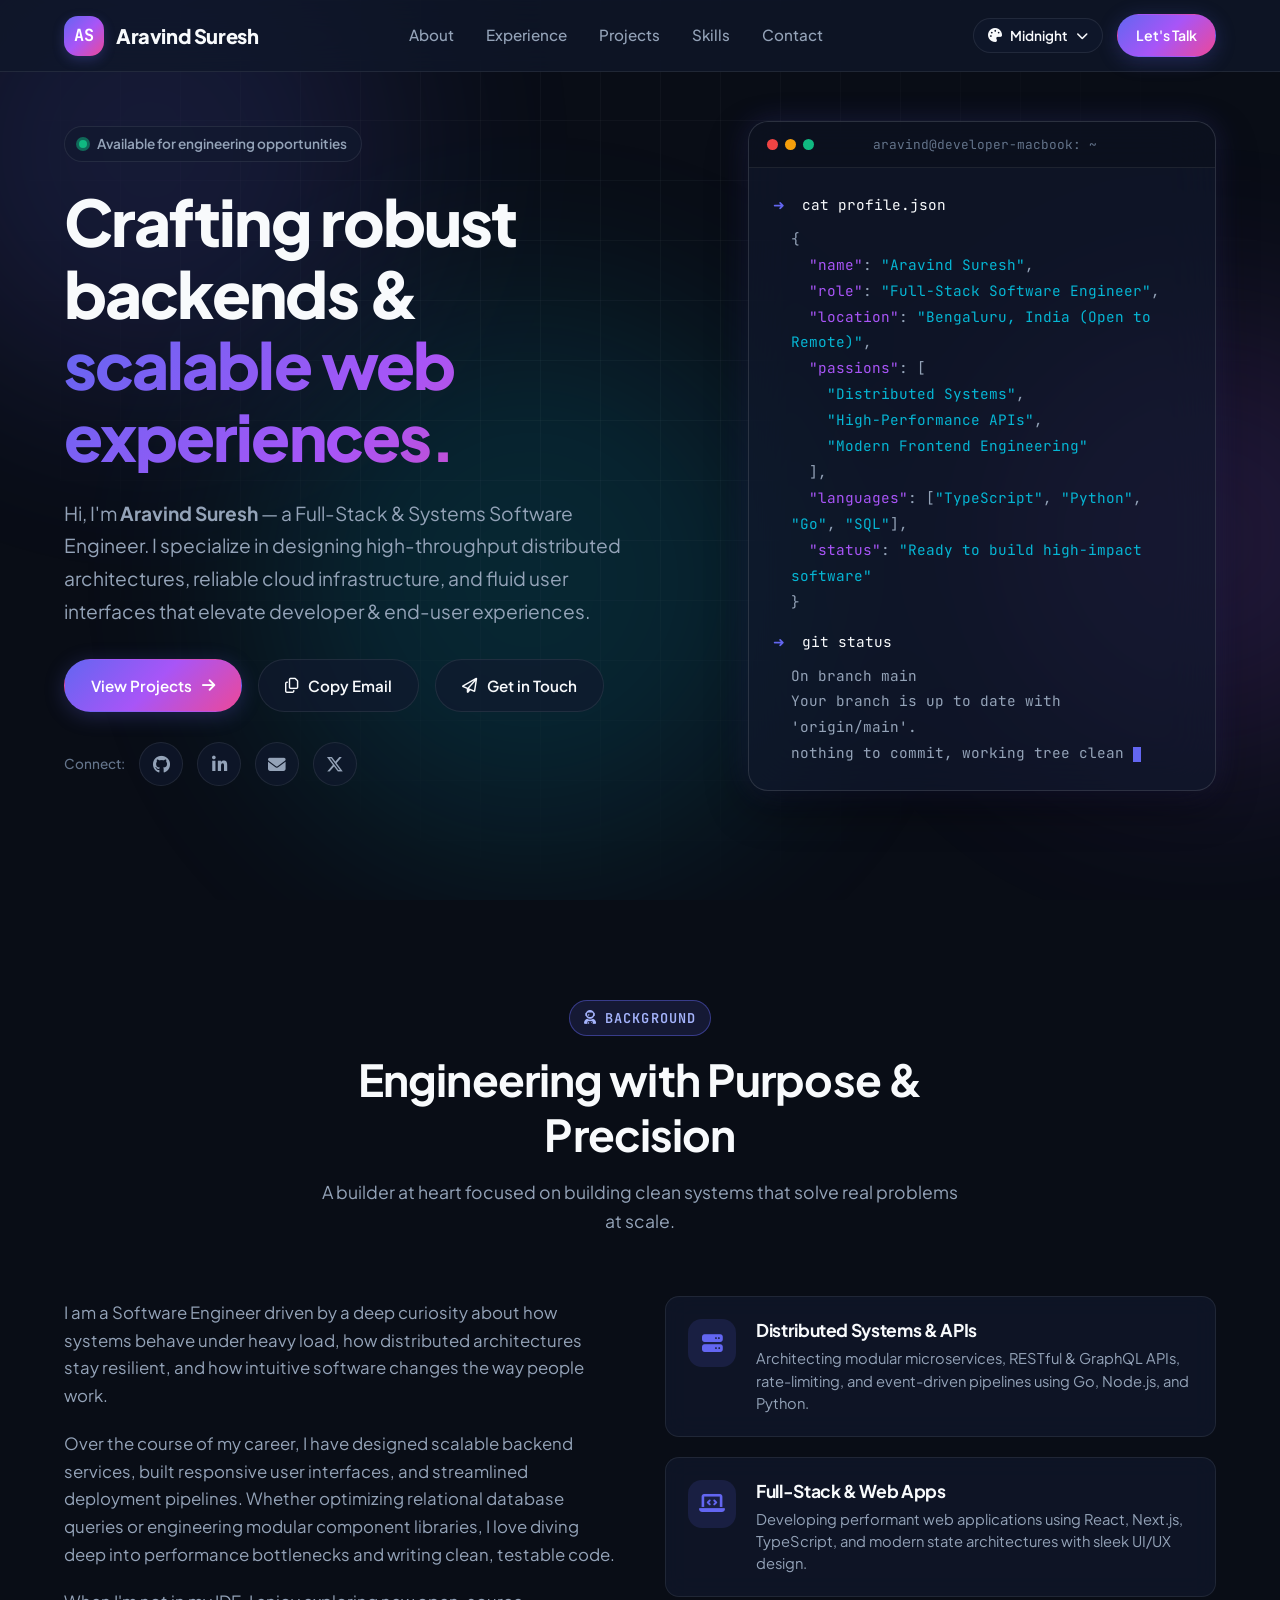
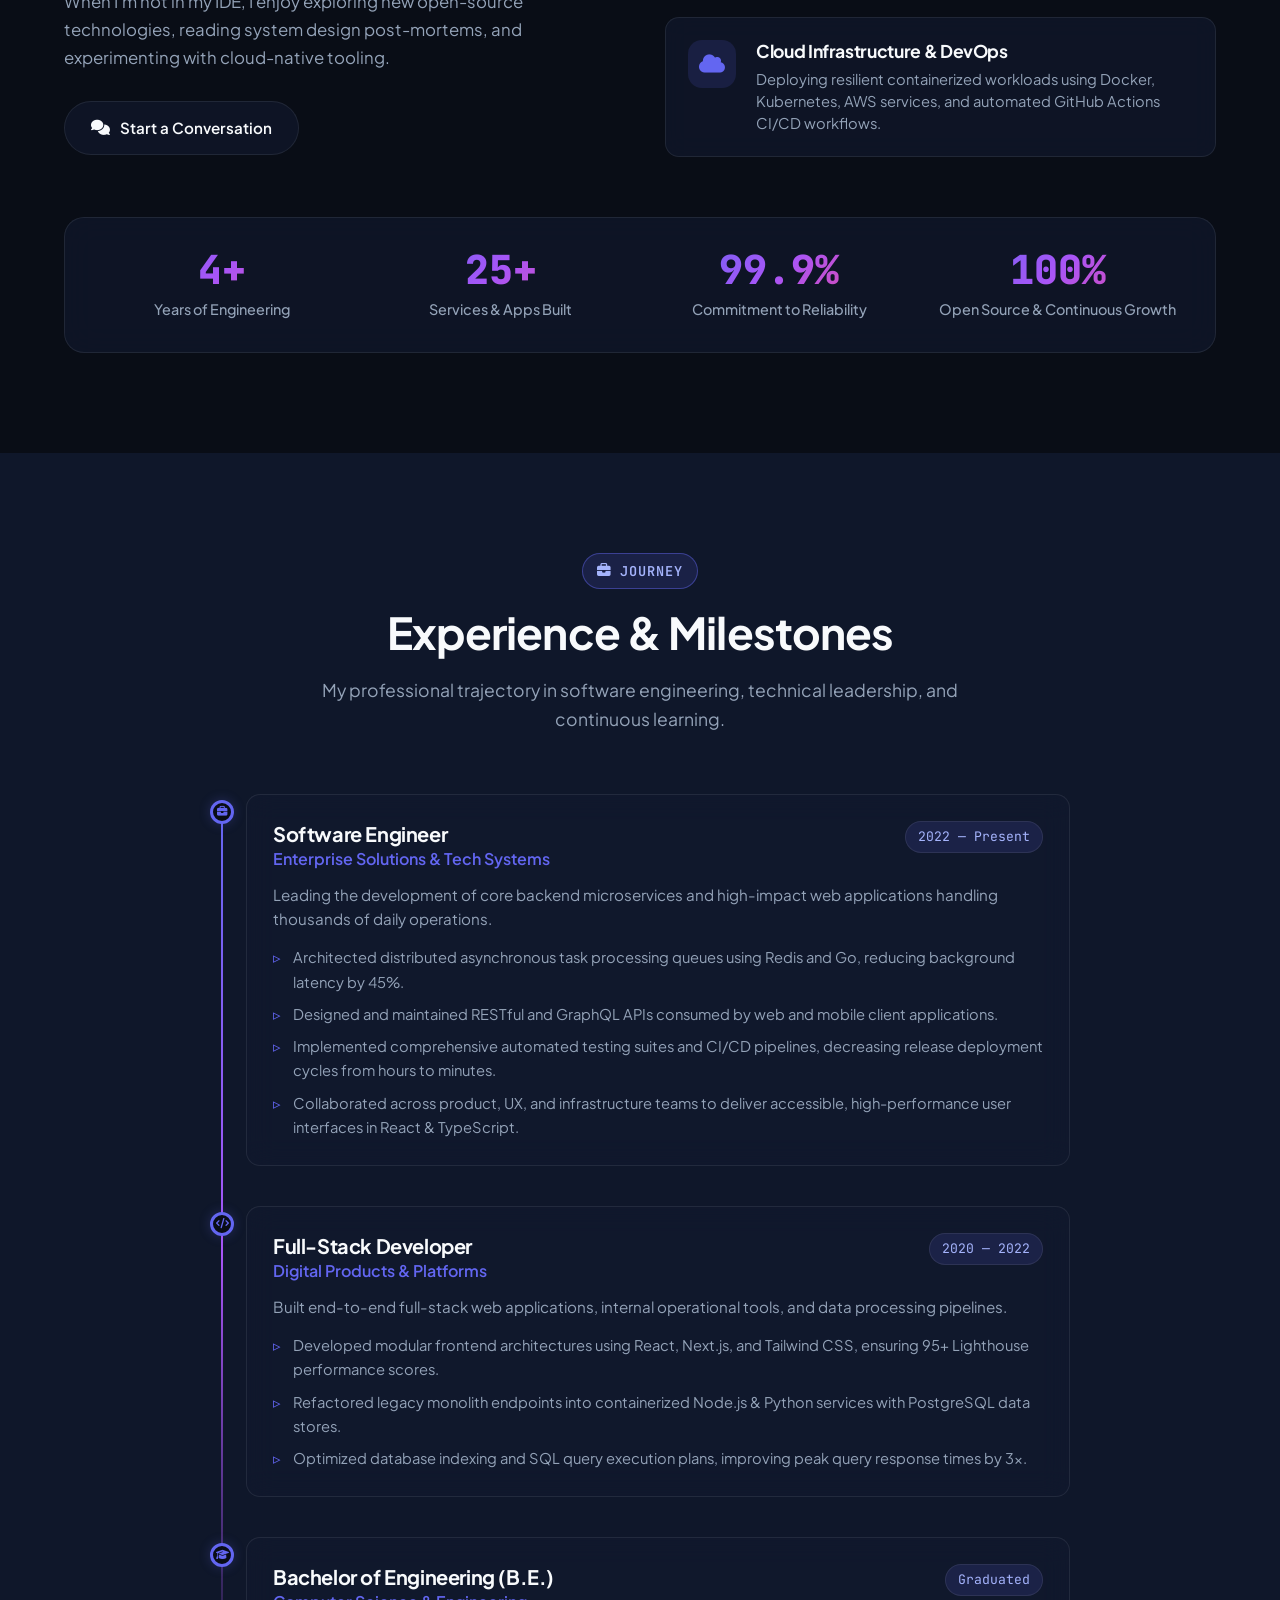
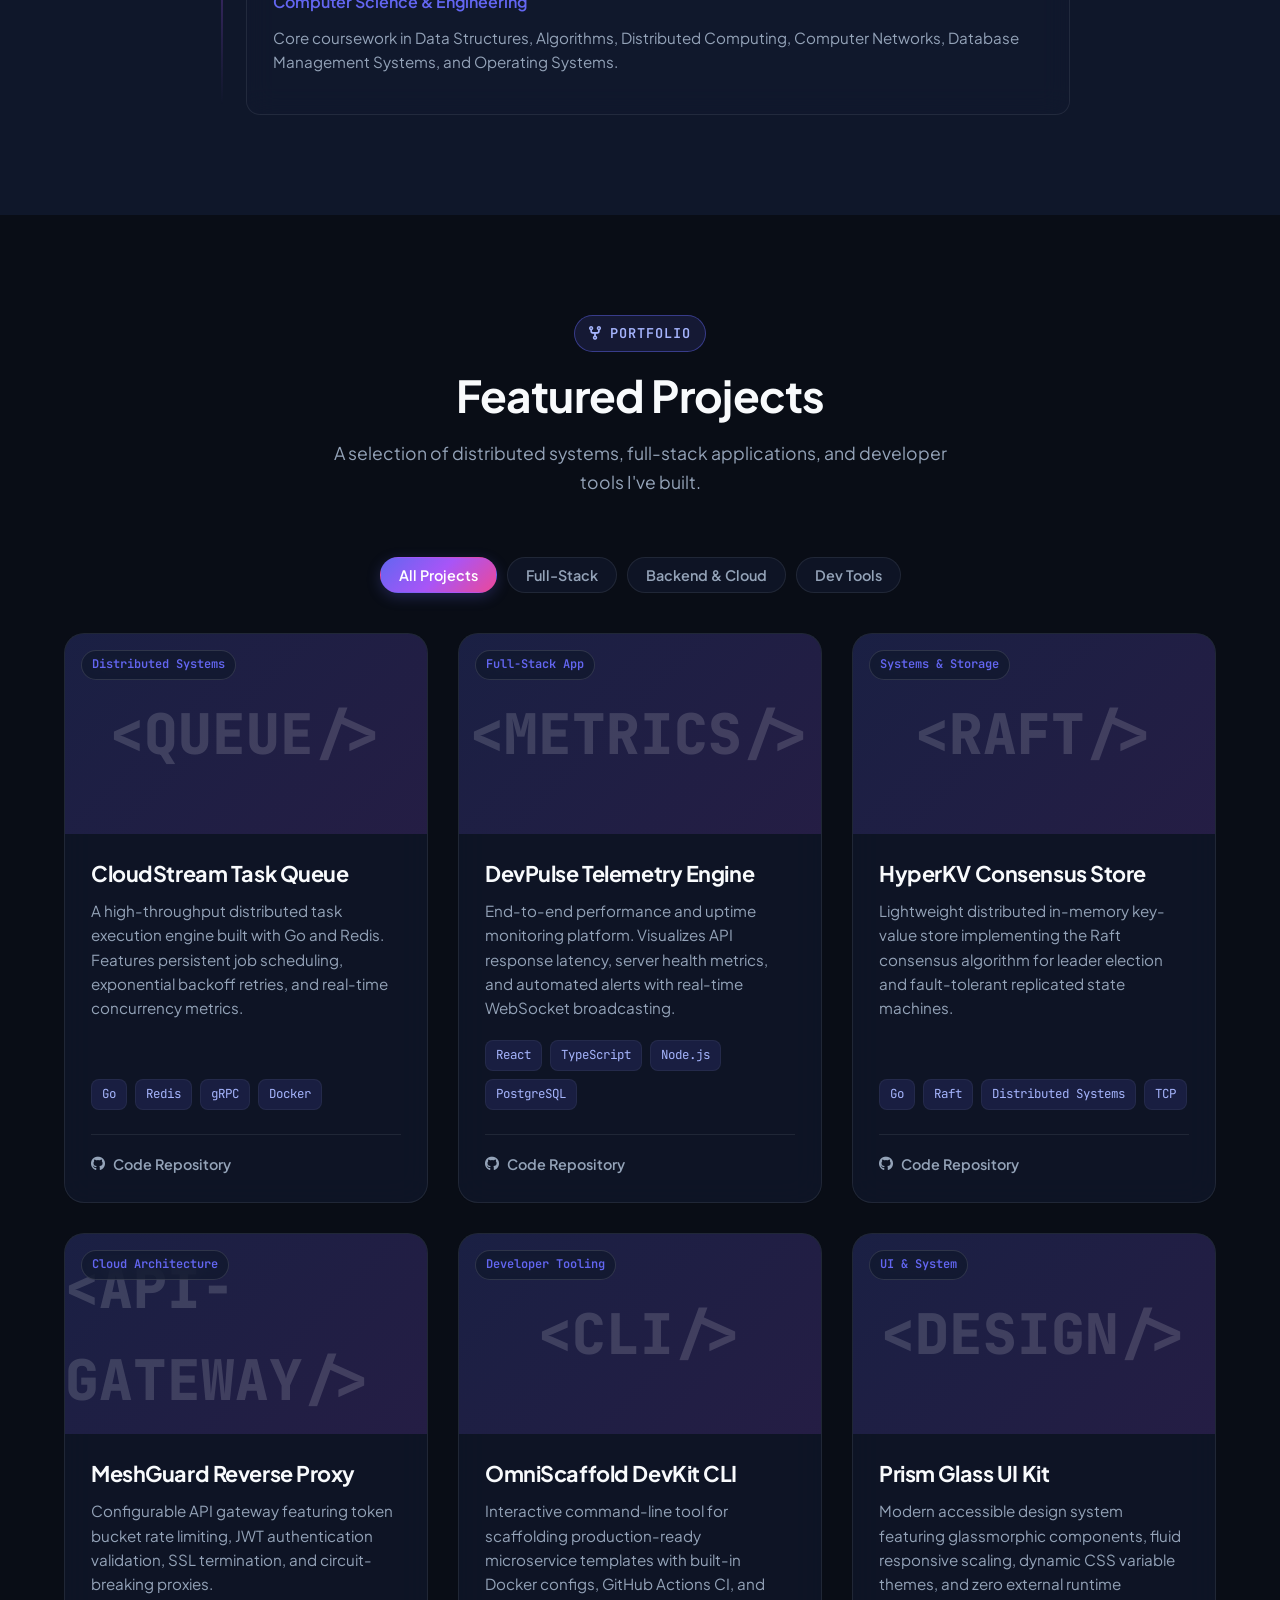
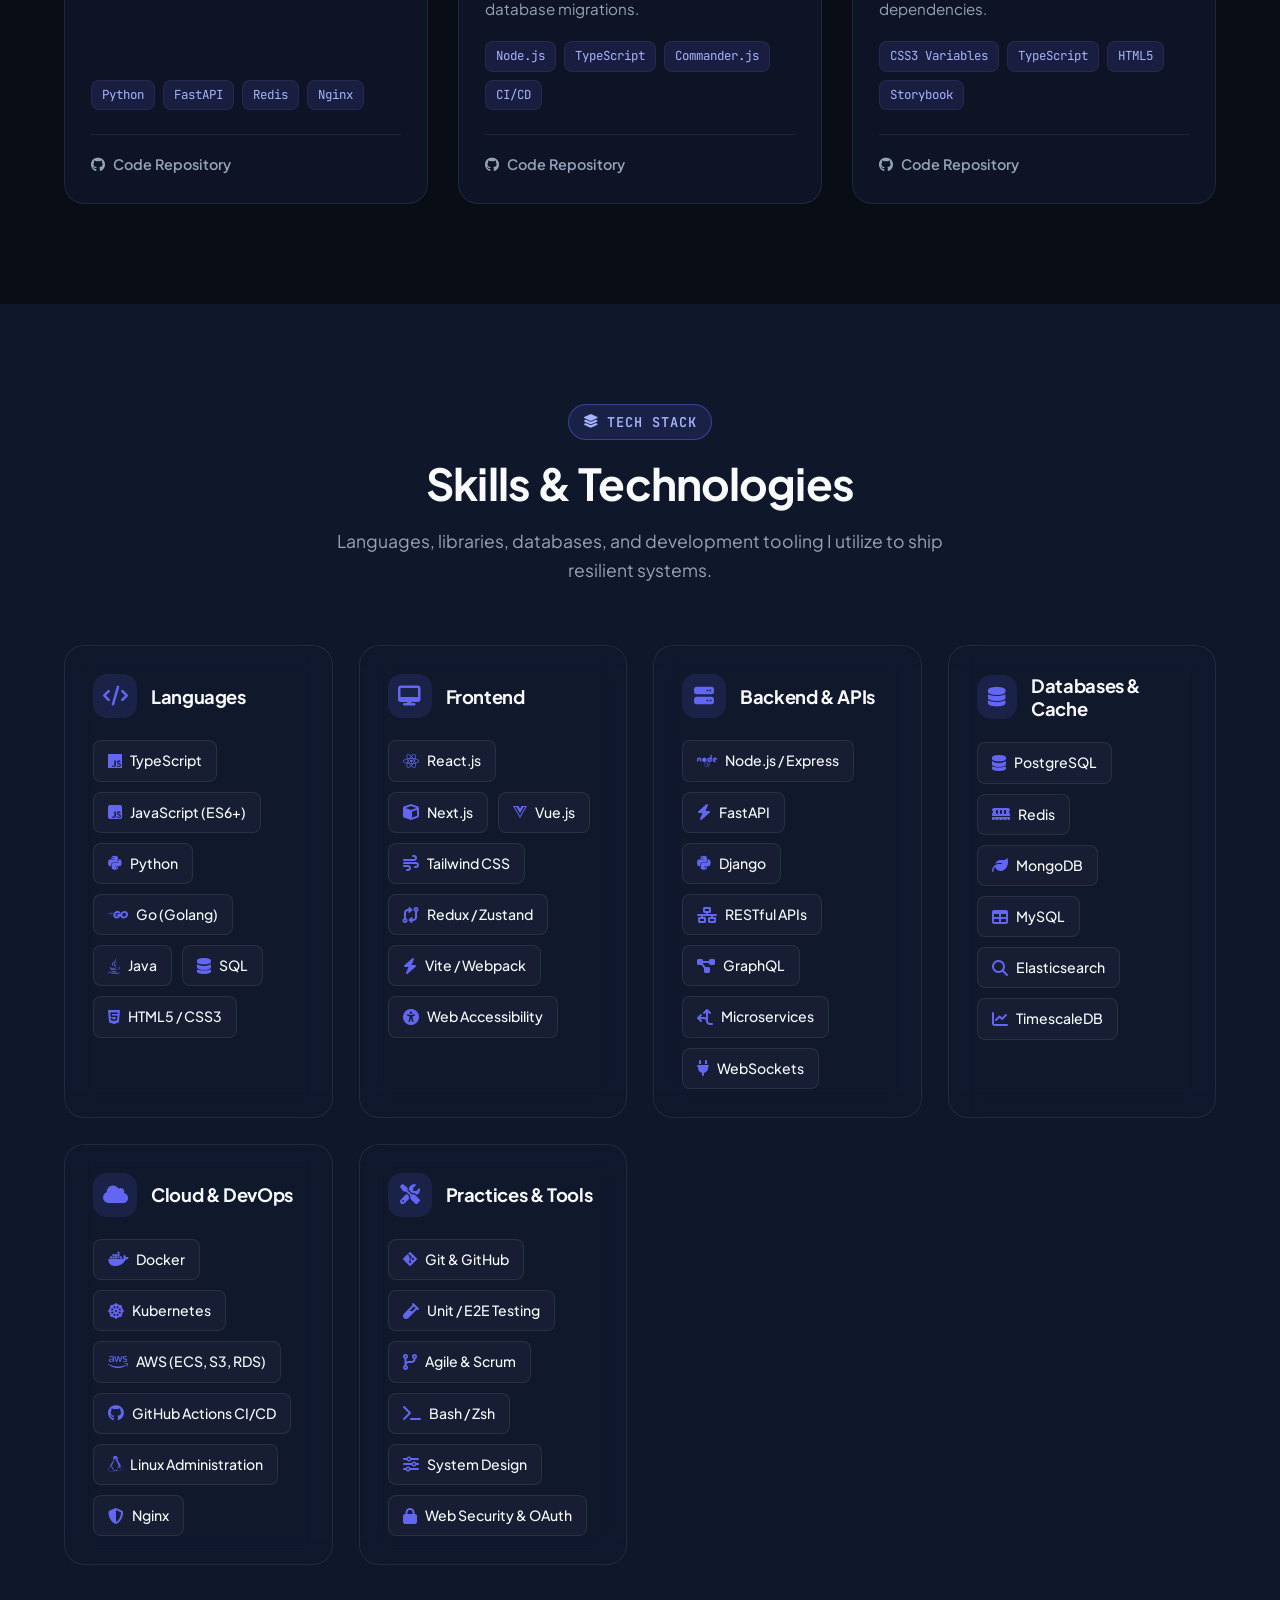
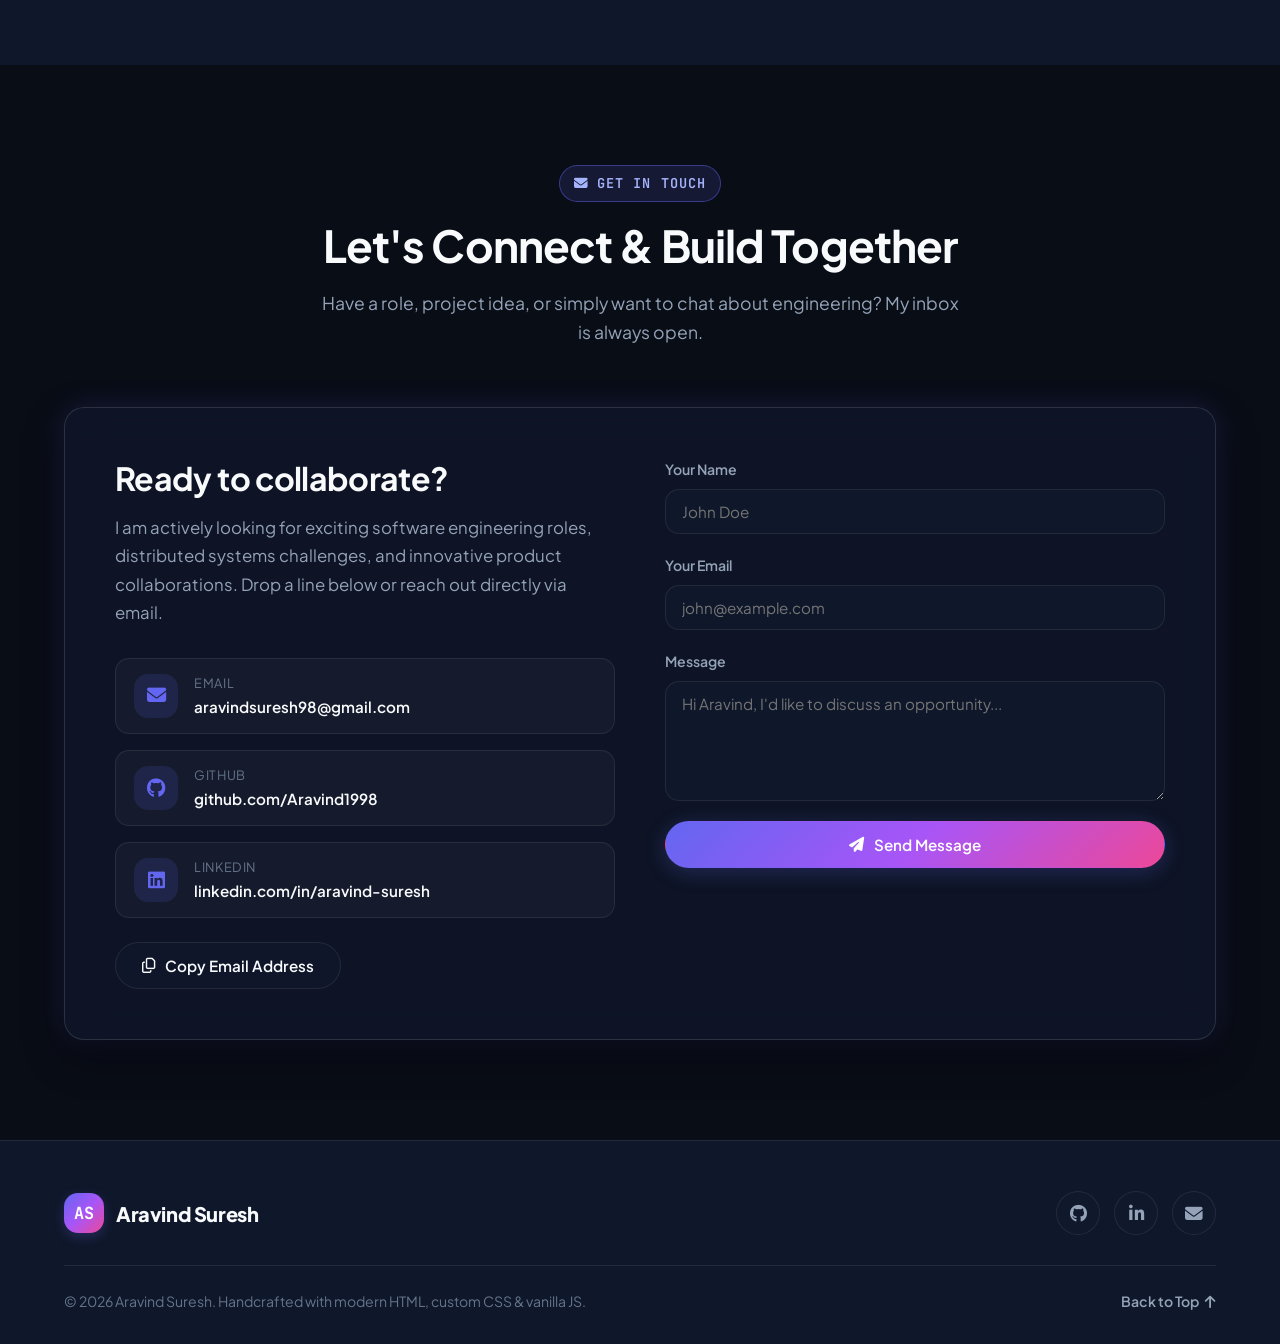
==== index.html @ 9234cc14 "feat: launch personal website with custom multi-palette glassmorphic theme" ====
<!DOCTYPE html>
<html lang="en">
<head>
  <meta charset="UTF-8">
  <meta name="viewport" content="width=device-width, initial-scale=1.0">
  <title>Aravind Suresh | Full-Stack & Systems Software Engineer</title>

  <!-- SEO & Metadata -->
  <meta name="description" content="Personal website & portfolio of Aravind Suresh — Full-Stack & Systems Software Engineer specializing in scalable backends, modern web applications, and cloud architecture.">
  <meta name="author" content="Aravind Suresh">
  <meta name="keywords" content="Aravind Suresh, Software Engineer, Full-Stack Developer, Backend Engineer, Cloud Architecture, TypeScript, Python, Go, React, Portfolio">

  <!-- Open Graph / Social Cards -->
  <meta property="og:type" content="website">
  <meta property="og:url" content="https://aravind1998.github.io/">
  <meta property="og:title" content="Aravind Suresh | Software Engineer">
  <meta property="og:description" content="Personal portfolio and projects of Aravind Suresh. Building robust distributed backends and modern web applications.">
  <meta name="twitter:card" content="summary_large_image">

  <!-- Favicon -->
  <link rel="icon" href="data:image/svg+xml,<svg xmlns=%22http://www.w3.org/2000/svg%22 viewBox=%220%200%20100%20100%22><rect width=%22100%22 height=%22100%22 rx=%2220%22 fill=%22%236366f1%22/><text y=%22.68em%22 x=%2250%25%22 font-size=%2252%22 font-family=%22sans-serif%22 font-weight=%22bold%22 fill=%22white%22 text-anchor=%22middle%22>AS</text></svg>">

  <!-- Stylesheets -->
  <link rel="stylesheet" href="https://cdnjs.cloudflare.com/ajax/libs/font-awesome/6.5.1/css/all.min.css" integrity="sha512-DTOQO9RWCH3ppGqcWaEA1BIZOC6xxalwEsw9c2QQeAIftl+Vegovlnee1c9QX4TctnWMn13TZye+giMm8e2LwA==" crossorigin="anonymous" referrerpolicy="no-referrer" />
  <link rel="stylesheet" href="assets/css/custom-theme.css">
</head>
<body>

  <!-- Ambient Light Orbs for Background Glow -->
  <div class="ambient-bg" aria-hidden="true">
    <div class="ambient-grid"></div>
    <div class="ambient-orb ambient-orb-1"></div>
    <div class="ambient-orb ambient-orb-2"></div>
    <div class="ambient-orb ambient-orb-3"></div>
  </div>

  <!-- Navigation Bar -->
  <header class="header-nav">
    <div class="container nav-container">
      <a href="#" class="nav-logo" aria-label="Aravind Suresh Home">
        <div class="logo-badge">AS</div>
        <span>Aravind Suresh</span>
      </a>

      <ul class="nav-links" id="nav-links">
        <li><a href="#about" class="nav-link">About</a></li>
        <li><a href="#experience" class="nav-link">Experience</a></li>
        <li><a href="#projects" class="nav-link">Projects</a></li>
        <li><a href="#skills" class="nav-link">Skills</a></li>
        <li><a href="#contact" class="nav-link">Contact</a></li>
      </ul>

      <div class="nav-actions">
        <!-- Custom Multi-Theme Picker -->
        <div class="theme-picker-wrapper">
          <button class="theme-btn" id="theme-picker-btn" aria-label="Select theme palette" title="Switch Theme">
            <i class="fa-solid fa-palette"></i>
            <span id="current-theme-label">Theme</span>
            <i class="fa-solid fa-chevron-down" style="font-size: 0.75rem;"></i>
          </button>
          <div class="theme-dropdown" id="theme-dropdown">
            <button class="theme-option active" data-set-theme="midnight">
              <span class="theme-color-dot dot-midnight"></span> Midnight (Dark)
            </button>
            <button class="theme-option" data-set-theme="cyber">
              <span class="theme-color-dot dot-cyber"></span> Cyberpunk (Neon)
            </button>
            <button class="theme-option" data-set-theme="nord">
              <span class="theme-color-dot dot-nord"></span> Nord Frost
            </button>
            <button class="theme-option" data-set-theme="light">
              <span class="theme-color-dot dot-light"></span> Minimal Light
            </button>
          </div>
        </div>

        <a href="#contact" class="btn btn-primary" style="padding: 9px 18px; font-size: 0.88rem;">Let's Talk</a>

        <!-- Mobile Menu Toggle -->
        <button class="mobile-menu-btn" id="mobile-menu-toggle" aria-label="Toggle navigation menu">
          <i class="fa-solid fa-bars"></i>
        </button>
      </div>
    </div>
  </header>

  <main>
    <!-- Hero Section -->
    <section class="hero-section" id="hero">
      <div class="container">
        <div class="hero-grid">
          <div class="hero-content">
            <div class="status-badge">
              <span class="status-dot"></span>
              <span>Available for engineering opportunities</span>
            </div>

            <h1 class="hero-title">
              Crafting robust backends &amp; <span class="gradient-text">scalable web experiences.</span>
            </h1>

            <p class="hero-subtitle">
              Hi, I'm <strong>Aravind Suresh</strong> — a Full-Stack &amp; Systems Software Engineer. I specialize in designing high-throughput distributed architectures, reliable cloud infrastructure, and fluid user interfaces that elevate developer &amp; end-user experiences.
            </p>

            <div class="hero-cta-group">
              <a href="#projects" class="btn btn-primary">
                <span>View Projects</span>
                <i class="fa-solid fa-arrow-right"></i>
              </a>
              <button class="btn btn-secondary copy-email-btn" title="Copy email to clipboard">
                <i class="fa-regular fa-copy"></i>
                <span>Copy Email</span>
              </button>
              <a href="#contact" class="btn btn-secondary">
                <i class="fa-regular fa-paper-plane"></i>
                <span>Get in Touch</span>
              </a>
            </div>

            <div class="hero-socials">
              <span>Connect:</span>
              <a href="https://github.com/Aravind1998" target="_blank" rel="noopener noreferrer" class="btn-icon" title="GitHub">
                <i class="fa-brands fa-github"></i>
              </a>
              <a href="https://linkedin.com/in/aravind-suresh" target="_blank" rel="noopener noreferrer" class="btn-icon" title="LinkedIn">
                <i class="fa-brands fa-linkedin-in"></i>
              </a>
              <a href="mailto:aravindsuresh98@gmail.com" class="btn-icon" title="Email">
                <i class="fa-solid fa-envelope"></i>
              </a>
              <a href="https://twitter.com" target="_blank" rel="noopener noreferrer" class="btn-icon" title="Twitter / X">
                <i class="fa-brands fa-x-twitter"></i>
              </a>
            </div>
          </div>

          <!-- Glassmorphic Terminal Card -->
          <div class="hero-visual">
            <div class="terminal-card">
              <div class="terminal-header">
                <div class="terminal-dots">
                  <div class="terminal-dot dot-red"></div>
                  <div class="terminal-dot dot-yellow"></div>
                  <div class="terminal-dot dot-green"></div>
                </div>
                <div class="terminal-title">aravind@developer-macbook: ~</div>
                <div style="width: 40px;"></div>
              </div>
              <div class="terminal-body">
                <div class="terminal-line">
                  <span class="terminal-prompt">➜</span>
                  <span class="terminal-cmd">cat profile.json</span>
                </div>
                <div class="terminal-output">
                  {<br>
                  &nbsp;&nbsp;<span class="terminal-key">"name"</span>: <span class="terminal-val">"Aravind Suresh"</span>,<br>
                  &nbsp;&nbsp;<span class="terminal-key">"role"</span>: <span class="terminal-val">"Full-Stack Software Engineer"</span>,<br>
                  &nbsp;&nbsp;<span class="terminal-key">"location"</span>: <span class="terminal-val">"Bengaluru, India (Open to Remote)"</span>,<br>
                  &nbsp;&nbsp;<span class="terminal-key">"passions"</span>: [<br>
                  &nbsp;&nbsp;&nbsp;&nbsp;<span class="terminal-val">"Distributed Systems"</span>,<br>
                  &nbsp;&nbsp;&nbsp;&nbsp;<span class="terminal-val">"High-Performance APIs"</span>,<br>
                  &nbsp;&nbsp;&nbsp;&nbsp;<span class="terminal-val">"Modern Frontend Engineering"</span><br>
                  &nbsp;&nbsp;],<br>
                  &nbsp;&nbsp;<span class="terminal-key">"languages"</span>: [<span class="terminal-val">"TypeScript"</span>, <span class="terminal-val">"Python"</span>, <span class="terminal-val">"Go"</span>, <span class="terminal-val">"SQL"</span>],<br>
                  &nbsp;&nbsp;<span class="terminal-key">"status"</span>: <span class="terminal-val">"Ready to build high-impact software"</span><br>
                  }
                </div>
                <div class="terminal-line">
                  <span class="terminal-prompt">➜</span>
                  <span class="terminal-cmd">git status</span>
                </div>
                <div class="terminal-output" style="margin-bottom: 0;">
                  On branch main<br>
                  Your branch is up to date with 'origin/main'.<br>
                  nothing to commit, working tree clean <span class="cursor-blink"></span>
                </div>
              </div>
            </div>
          </div>
        </div>
      </div>
    </section>

    <!-- About Section -->
    <section id="about">
      <div class="container">
        <div class="section-header">
          <span class="section-tag"><i class="fa-solid fa-user-astronaut"></i> Background</span>
          <h2 class="section-title">Engineering with Purpose &amp; Precision</h2>
          <p class="section-desc">A builder at heart focused on building clean systems that solve real problems at scale.</p>
        </div>

        <div class="about-grid">
          <div class="about-text">
            <p>
              I am a Software Engineer driven by a deep curiosity about how systems behave under heavy load, how distributed architectures stay resilient, and how intuitive software changes the way people work.
            </p>
            <p>
              Over the course of my career, I have designed scalable backend services, built responsive user interfaces, and streamlined deployment pipelines. Whether optimizing relational database queries or engineering modular component libraries, I love diving deep into performance bottlenecks and writing clean, testable code.
            </p>
            <p>
              When I'm not in my IDE, I enjoy exploring new open-source technologies, reading system design post-mortems, and experimenting with cloud-native tooling.
            </p>
            <div style="margin-top: 10px;">
              <a href="#contact" class="btn btn-secondary">
                <i class="fa-solid fa-comments"></i> Start a Conversation
              </a>
            </div>
          </div>

          <div class="about-features">
            <div class="feature-card">
              <div class="feature-icon">
                <i class="fa-solid fa-server"></i>
              </div>
              <div class="feature-info">
                <h4>Distributed Systems &amp; APIs</h4>
                <p>Architecting modular microservices, RESTful &amp; GraphQL APIs, rate-limiting, and event-driven pipelines using Go, Node.js, and Python.</p>
              </div>
            </div>

            <div class="feature-card">
              <div class="feature-icon">
                <i class="fa-solid fa-laptop-code"></i>
              </div>
              <div class="feature-info">
                <h4>Full-Stack &amp; Web Apps</h4>
                <p>Developing performant web applications using React, Next.js, TypeScript, and modern state architectures with sleek UI/UX design.</p>
              </div>
            </div>

            <div class="feature-card">
              <div class="feature-icon">
                <i class="fa-solid fa-cloud"></i>
              </div>
              <div class="feature-info">
                <h4>Cloud Infrastructure &amp; DevOps</h4>
                <p>Deploying resilient containerized workloads using Docker, Kubernetes, AWS services, and automated GitHub Actions CI/CD workflows.</p>
              </div>
            </div>
          </div>
        </div>

        <!-- Metric Highlights -->
        <div class="stats-strip">
          <div class="stat-item">
            <div class="stat-number">4+</div>
            <div class="stat-label">Years of Engineering</div>
          </div>
          <div class="stat-item">
            <div class="stat-number">25+</div>
            <div class="stat-label">Services &amp; Apps Built</div>
          </div>
          <div class="stat-item">
            <div class="stat-number">99.9%</div>
            <div class="stat-label">Commitment to Reliability</div>
          </div>
          <div class="stat-item">
            <div class="stat-number">100%</div>
            <div class="stat-label">Open Source &amp; Continuous Growth</div>
          </div>
        </div>
      </div>
    </section>

    <!-- Experience & Education Section -->
    <section id="experience" style="background: var(--bg-secondary);">
      <div class="container">
        <div class="section-header">
          <span class="section-tag"><i class="fa-solid fa-briefcase"></i> Journey</span>
          <h2 class="section-title">Experience &amp; Milestones</h2>
          <p class="section-desc">My professional trajectory in software engineering, technical leadership, and continuous learning.</p>
        </div>

        <div class="timeline-container">
          <!-- Timeline Item 1 -->
          <div class="timeline-item">
            <div class="timeline-dot"><i class="fa-solid fa-briefcase" style="font-size: 0.65rem; color: var(--accent-primary);"></i></div>
            <div class="timeline-card">
              <div class="timeline-header-wrap">
                <div>
                  <h3 class="timeline-role">Software Engineer</h3>
                  <div class="timeline-company">Enterprise Solutions &amp; Tech Systems</div>
                </div>
                <div class="timeline-date">2022 — Present</div>
              </div>
              <p class="timeline-desc">
                Leading the development of core backend microservices and high-impact web applications handling thousands of daily operations.
              </p>
              <ul class="timeline-bullets">
                <li>Architected distributed asynchronous task processing queues using Redis and Go, reducing background latency by 45%.</li>
                <li>Designed and maintained RESTful and GraphQL APIs consumed by web and mobile client applications.</li>
                <li>Implemented comprehensive automated testing suites and CI/CD pipelines, decreasing release deployment cycles from hours to minutes.</li>
                <li>Collaborated across product, UX, and infrastructure teams to deliver accessible, high-performance user interfaces in React &amp; TypeScript.</li>
              </ul>
            </div>
          </div>

          <!-- Timeline Item 2 -->
          <div class="timeline-item">
            <div class="timeline-dot"><i class="fa-solid fa-code" style="font-size: 0.65rem; color: var(--accent-primary);"></i></div>
            <div class="timeline-card">
              <div class="timeline-header-wrap">
                <div>
                  <h3 class="timeline-role">Full-Stack Developer</h3>
                  <div class="timeline-company">Digital Products &amp; Platforms</div>
                </div>
                <div class="timeline-date">2020 — 2022</div>
              </div>
              <p class="timeline-desc">
                Built end-to-end full-stack web applications, internal operational tools, and data processing pipelines.
              </p>
              <ul class="timeline-bullets">
                <li>Developed modular frontend architectures using React, Next.js, and Tailwind CSS, ensuring 95+ Lighthouse performance scores.</li>
                <li>Refactored legacy monolith endpoints into containerized Node.js &amp; Python services with PostgreSQL data stores.</li>
                <li>Optimized database indexing and SQL query execution plans, improving peak query response times by 3x.</li>
              </ul>
            </div>
          </div>

          <!-- Timeline Item 3 -->
          <div class="timeline-item">
            <div class="timeline-dot"><i class="fa-solid fa-graduation-cap" style="font-size: 0.65rem; color: var(--accent-primary);"></i></div>
            <div class="timeline-card">
              <div class="timeline-header-wrap">
                <div>
                  <h3 class="timeline-role">Bachelor of Engineering (B.E.)</h3>
                  <div class="timeline-company">Computer Science &amp; Engineering</div>
                </div>
                <div class="timeline-date">Graduated</div>
              </div>
              <p class="timeline-desc">
                Core coursework in Data Structures, Algorithms, Distributed Computing, Computer Networks, Database Management Systems, and Operating Systems.
              </p>
            </div>
          </div>
        </div>
      </div>
    </section>

    <!-- Featured Projects Section -->
    <section id="projects">
      <div class="container">
        <div class="section-header">
          <span class="section-tag"><i class="fa-solid fa-code-fork"></i> Portfolio</span>
          <h2 class="section-title">Featured Projects</h2>
          <p class="section-desc">A selection of distributed systems, full-stack applications, and developer tools I've built.</p>
        </div>

        <!-- Filter Buttons -->
        <div class="project-filters">
          <button class="filter-btn active" data-filter="all">All Projects</button>
          <button class="filter-btn" data-filter="fullstack">Full-Stack</button>
          <button class="filter-btn" data-filter="backend">Backend &amp; Cloud</button>
          <button class="filter-btn" data-filter="tools">Dev Tools</button>
        </div>

        <div class="projects-grid">
          <!-- Project 1 -->
          <div class="project-card" data-category="backend">
            <div class="project-preview">
              <div class="project-banner-decor">&lt;QUEUE/&gt;</div>
              <span class="project-badge-top">Distributed Systems</span>
            </div>
            <div class="project-body">
              <h3 class="project-title">CloudStream Task Queue</h3>
              <p class="project-desc">
                A high-throughput distributed task execution engine built with Go and Redis. Features persistent job scheduling, exponential backoff retries, and real-time concurrency metrics.
              </p>
              <div class="project-tech-tags">
                <span class="tech-tag">Go</span>
                <span class="tech-tag">Redis</span>
                <span class="tech-tag">gRPC</span>
                <span class="tech-tag">Docker</span>
              </div>
              <div class="project-links">
                <a href="https://github.com/Aravind1998" target="_blank" rel="noopener noreferrer" class="project-link-item">
                  <i class="fa-brands fa-github"></i> Code Repository
                </a>
              </div>
            </div>
          </div>

          <!-- Project 2 -->
          <div class="project-card" data-category="fullstack">
            <div class="project-preview">
              <div class="project-banner-decor">&lt;METRICS/&gt;</div>
              <span class="project-badge-top">Full-Stack App</span>
            </div>
            <div class="project-body">
              <h3 class="project-title">DevPulse Telemetry Engine</h3>
              <p class="project-desc">
                End-to-end performance and uptime monitoring platform. Visualizes API response latency, server health metrics, and automated alerts with real-time WebSocket broadcasting.
              </p>
              <div class="project-tech-tags">
                <span class="tech-tag">React</span>
                <span class="tech-tag">TypeScript</span>
                <span class="tech-tag">Node.js</span>
                <span class="tech-tag">PostgreSQL</span>
              </div>
              <div class="project-links">
                <a href="https://github.com/Aravind1998" target="_blank" rel="noopener noreferrer" class="project-link-item">
                  <i class="fa-brands fa-github"></i> Code Repository
                </a>
              </div>
            </div>
          </div>

          <!-- Project 3 -->
          <div class="project-card" data-category="backend tools">
            <div class="project-preview">
              <div class="project-banner-decor">&lt;RAFT/&gt;</div>
              <span class="project-badge-top">Systems &amp; Storage</span>
            </div>
            <div class="project-body">
              <h3 class="project-title">HyperKV Consensus Store</h3>
              <p class="project-desc">
                Lightweight distributed in-memory key-value store implementing the Raft consensus algorithm for leader election and fault-tolerant replicated state machines.
              </p>
              <div class="project-tech-tags">
                <span class="tech-tag">Go</span>
                <span class="tech-tag">Raft</span>
                <span class="tech-tag">Distributed Systems</span>
                <span class="tech-tag">TCP</span>
              </div>
              <div class="project-links">
                <a href="https://github.com/Aravind1998" target="_blank" rel="noopener noreferrer" class="project-link-item">
                  <i class="fa-brands fa-github"></i> Code Repository
                </a>
              </div>
            </div>
          </div>

          <!-- Project 4 -->
          <div class="project-card" data-category="fullstack">
            <div class="project-preview">
              <div class="project-banner-decor">&lt;API-GATEWAY/&gt;</div>
              <span class="project-badge-top">Cloud Architecture</span>
            </div>
            <div class="project-body">
              <h3 class="project-title">MeshGuard Reverse Proxy</h3>
              <p class="project-desc">
                Configurable API gateway featuring token bucket rate limiting, JWT authentication validation, SSL termination, and circuit-breaking proxies.
              </p>
              <div class="project-tech-tags">
                <span class="tech-tag">Python</span>
                <span class="tech-tag">FastAPI</span>
                <span class="tech-tag">Redis</span>
                <span class="tech-tag">Nginx</span>
              </div>
              <div class="project-links">
                <a href="https://github.com/Aravind1998" target="_blank" rel="noopener noreferrer" class="project-link-item">
                  <i class="fa-brands fa-github"></i> Code Repository
                </a>
              </div>
            </div>
          </div>

          <!-- Project 5 -->
          <div class="project-card" data-category="tools">
            <div class="project-preview">
              <div class="project-banner-decor">&lt;CLI/&gt;</div>
              <span class="project-badge-top">Developer Tooling</span>
            </div>
            <div class="project-body">
              <h3 class="project-title">OmniScaffold DevKit CLI</h3>
              <p class="project-desc">
                Interactive command-line tool for scaffolding production-ready microservice templates with built-in Docker configs, GitHub Actions CI, and database migrations.
              </p>
              <div class="project-tech-tags">
                <span class="tech-tag">Node.js</span>
                <span class="tech-tag">TypeScript</span>
                <span class="tech-tag">Commander.js</span>
                <span class="tech-tag">CI/CD</span>
              </div>
              <div class="project-links">
                <a href="https://github.com/Aravind1998" target="_blank" rel="noopener noreferrer" class="project-link-item">
                  <i class="fa-brands fa-github"></i> Code Repository
                </a>
              </div>
            </div>
          </div>

          <!-- Project 6 -->
          <div class="project-card" data-category="fullstack">
            <div class="project-preview">
              <div class="project-banner-decor">&lt;DESIGN/&gt;</div>
              <span class="project-badge-top">UI &amp; System</span>
            </div>
            <div class="project-body">
              <h3 class="project-title">Prism Glass UI Kit</h3>
              <p class="project-desc">
                Modern accessible design system featuring glassmorphic components, fluid responsive scaling, dynamic CSS variable themes, and zero external runtime dependencies.
              </p>
              <div class="project-tech-tags">
                <span class="tech-tag">CSS3 Variables</span>
                <span class="tech-tag">TypeScript</span>
                <span class="tech-tag">HTML5</span>
                <span class="tech-tag">Storybook</span>
              </div>
              <div class="project-links">
                <a href="https://github.com/Aravind1998" target="_blank" rel="noopener noreferrer" class="project-link-item">
                  <i class="fa-brands fa-github"></i> Code Repository
                </a>
              </div>
            </div>
          </div>
        </div>
      </div>
    </section>

    <!-- Skills & Tech Stack Section -->
    <section id="skills" style="background: var(--bg-secondary);">
      <div class="container">
        <div class="section-header">
          <span class="section-tag"><i class="fa-solid fa-layer-group"></i> Tech Stack</span>
          <h2 class="section-title">Skills &amp; Technologies</h2>
          <p class="section-desc">Languages, libraries, databases, and development tooling I utilize to ship resilient systems.</p>
        </div>

        <div class="skills-grid">
          <!-- Card 1: Languages -->
          <div class="skill-category-card">
            <div class="skill-category-header">
              <div class="skill-cat-icon"><i class="fa-solid fa-code"></i></div>
              <h3>Languages</h3>
            </div>
            <div class="skills-pill-group">
              <span class="skill-pill"><i class="fa-brands fa-js"></i> TypeScript</span>
              <span class="skill-pill"><i class="fa-brands fa-square-js"></i> JavaScript (ES6+)</span>
              <span class="skill-pill"><i class="fa-brands fa-python"></i> Python</span>
              <span class="skill-pill"><i class="fa-brands fa-golang"></i> Go (Golang)</span>
              <span class="skill-pill"><i class="fa-brands fa-java"></i> Java</span>
              <span class="skill-pill"><i class="fa-solid fa-database"></i> SQL</span>
              <span class="skill-pill"><i class="fa-brands fa-html5"></i> HTML5 / CSS3</span>
            </div>
          </div>

          <!-- Card 2: Frontend Engineering -->
          <div class="skill-category-card">
            <div class="skill-category-header">
              <div class="skill-cat-icon"><i class="fa-solid fa-desktop"></i></div>
              <h3>Frontend</h3>
            </div>
            <div class="skills-pill-group">
              <span class="skill-pill"><i class="fa-brands fa-react"></i> React.js</span>
              <span class="skill-pill"><i class="fa-solid fa-cube"></i> Next.js</span>
              <span class="skill-pill"><i class="fa-brands fa-vuejs"></i> Vue.js</span>
              <span class="skill-pill"><i class="fa-solid fa-wind"></i> Tailwind CSS</span>
              <span class="skill-pill"><i class="fa-solid fa-code-compare"></i> Redux / Zustand</span>
              <span class="skill-pill"><i class="fa-solid fa-bolt"></i> Vite / Webpack</span>
              <span class="skill-pill"><i class="fa-solid fa-universal-access"></i> Web Accessibility</span>
            </div>
          </div>

          <!-- Card 3: Backend & Architecture -->
          <div class="skill-category-card">
            <div class="skill-category-header">
              <div class="skill-cat-icon"><i class="fa-solid fa-server"></i></div>
              <h3>Backend &amp; APIs</h3>
            </div>
            <div class="skills-pill-group">
              <span class="skill-pill"><i class="fa-brands fa-node"></i> Node.js / Express</span>
              <span class="skill-pill"><i class="fa-solid fa-bolt"></i> FastAPI</span>
              <span class="skill-pill"><i class="fa-brands fa-python"></i> Django</span>
              <span class="skill-pill"><i class="fa-solid fa-network-wired"></i> RESTful APIs</span>
              <span class="skill-pill"><i class="fa-solid fa-diagram-project"></i> GraphQL</span>
              <span class="skill-pill"><i class="fa-solid fa-arrows-split-up-and-left"></i> Microservices</span>
              <span class="skill-pill"><i class="fa-solid fa-plug"></i> WebSockets</span>
            </div>
          </div>

          <!-- Card 4: Databases & Caching -->
          <div class="skill-category-card">
            <div class="skill-category-header">
              <div class="skill-cat-icon"><i class="fa-solid fa-database"></i></div>
              <h3>Databases &amp; Cache</h3>
            </div>
            <div class="skills-pill-group">
              <span class="skill-pill"><i class="fa-solid fa-database"></i> PostgreSQL</span>
              <span class="skill-pill"><i class="fa-solid fa-memory"></i> Redis</span>
              <span class="skill-pill"><i class="fa-solid fa-leaf"></i> MongoDB</span>
              <span class="skill-pill"><i class="fa-solid fa-table"></i> MySQL</span>
              <span class="skill-pill"><i class="fa-solid fa-magnifying-glass"></i> Elasticsearch</span>
              <span class="skill-pill"><i class="fa-solid fa-chart-line"></i> TimescaleDB</span>
            </div>
          </div>

          <!-- Card 5: Cloud & DevOps -->
          <div class="skill-category-card">
            <div class="skill-category-header">
              <div class="skill-cat-icon"><i class="fa-solid fa-cloud"></i></div>
              <h3>Cloud &amp; DevOps</h3>
            </div>
            <div class="skills-pill-group">
              <span class="skill-pill"><i class="fa-brands fa-docker"></i> Docker</span>
              <span class="skill-pill"><i class="fa-solid fa-dharmachakra"></i> Kubernetes</span>
              <span class="skill-pill"><i class="fa-brands fa-aws"></i> AWS (ECS, S3, RDS)</span>
              <span class="skill-pill"><i class="fa-brands fa-github"></i> GitHub Actions CI/CD</span>
              <span class="skill-pill"><i class="fa-brands fa-linux"></i> Linux Administration</span>
              <span class="skill-pill"><i class="fa-solid fa-shield-halved"></i> Nginx</span>
            </div>
          </div>

          <!-- Card 6: Tools & Practices -->
          <div class="skill-category-card">
            <div class="skill-category-header">
              <div class="skill-cat-icon"><i class="fa-solid fa-screwdriver-wrench"></i></div>
              <h3>Practices &amp; Tools</h3>
            </div>
            <div class="skills-pill-group">
              <span class="skill-pill"><i class="fa-brands fa-git-alt"></i> Git &amp; GitHub</span>
              <span class="skill-pill"><i class="fa-solid fa-vial"></i> Unit / E2E Testing</span>
              <span class="skill-pill"><i class="fa-solid fa-code-branch"></i> Agile &amp; Scrum</span>
              <span class="skill-pill"><i class="fa-solid fa-terminal"></i> Bash / Zsh</span>
              <span class="skill-pill"><i class="fa-solid fa-sliders"></i> System Design</span>
              <span class="skill-pill"><i class="fa-solid fa-lock"></i> Web Security &amp; OAuth</span>
            </div>
          </div>
        </div>
      </div>
    </section>

    <!-- Contact Section -->
    <section id="contact">
      <div class="container">
        <div class="section-header">
          <span class="section-tag"><i class="fa-solid fa-envelope"></i> Get In Touch</span>
          <h2 class="section-title">Let's Connect &amp; Build Together</h2>
          <p class="section-desc">Have a role, project idea, or simply want to chat about engineering? My inbox is always open.</p>
        </div>

        <div class="contact-card-box">
          <div class="contact-left">
            <h3>Ready to collaborate?</h3>
            <p>
              I am actively looking for exciting software engineering roles, distributed systems challenges, and innovative product collaborations. Drop a line below or reach out directly via email.
            </p>

            <div class="contact-channels">
              <div class="contact-item">
                <div class="contact-icon-box">
                  <i class="fa-solid fa-envelope"></i>
                </div>
                <div class="contact-detail">
                  <span class="contact-label">Email</span>
                  <a href="mailto:aravindsuresh98@gmail.com" class="contact-value">aravindsuresh98@gmail.com</a>
                </div>
              </div>

              <div class="contact-item">
                <div class="contact-icon-box">
                  <i class="fa-brands fa-github"></i>
                </div>
                <div class="contact-detail">
                  <span class="contact-label">GitHub</span>
                  <a href="https://github.com/Aravind1998" target="_blank" rel="noopener noreferrer" class="contact-value">github.com/Aravind1998</a>
                </div>
              </div>

              <div class="contact-item">
                <div class="contact-icon-box">
                  <i class="fa-brands fa-linkedin"></i>
                </div>
                <div class="contact-detail">
                  <span class="contact-label">LinkedIn</span>
                  <a href="https://linkedin.com/in/aravind-suresh" target="_blank" rel="noopener noreferrer" class="contact-value">linkedin.com/in/aravind-suresh</a>
                </div>
              </div>
            </div>

            <div style="margin-top: 24px;">
              <button class="btn btn-secondary copy-email-btn">
                <i class="fa-regular fa-copy"></i>
                <span>Copy Email Address</span>
              </button>
            </div>
          </div>

          <!-- Contact Form -->
          <div class="contact-right">
            <form class="contact-form" id="contact-form">
              <div class="form-group">
                <label for="name-input">Your Name</label>
                <input type="text" id="name-input" class="form-control" placeholder="John Doe" required>
              </div>

              <div class="form-group">
                <label for="email-input">Your Email</label>
                <input type="email" id="email-input" class="form-control" placeholder="john@example.com" required>
              </div>

              <div class="form-group">
                <label for="msg-input">Message</label>
                <textarea id="msg-input" class="form-control" placeholder="Hi Aravind, I'd like to discuss an opportunity..." required></textarea>
              </div>

              <button type="submit" class="btn btn-primary" style="width: 100%;">
                <i class="fa-solid fa-paper-plane"></i> Send Message
              </button>
            </form>
          </div>
        </div>
      </div>
    </section>
  </main>

  <!-- Footer -->
  <footer>
    <div class="container">
      <div class="footer-top">
        <a href="#" class="nav-logo">
          <div class="logo-badge">AS</div>
          <span>Aravind Suresh</span>
        </a>

        <div class="footer-social-links">
          <a href="https://github.com/Aravind1998" target="_blank" rel="noopener noreferrer" class="btn-icon" title="GitHub">
            <i class="fa-brands fa-github"></i>
          </a>
          <a href="https://linkedin.com/in/aravind-suresh" target="_blank" rel="noopener noreferrer" class="btn-icon" title="LinkedIn">
            <i class="fa-brands fa-linkedin-in"></i>
          </a>
          <a href="mailto:aravindsuresh98@gmail.com" class="btn-icon" title="Email">
            <i class="fa-solid fa-envelope"></i>
          </a>
        </div>
      </div>

      <div class="footer-bottom">
        <div>
          &copy; 2026 Aravind Suresh. Handcrafted with modern HTML, custom CSS &amp; vanilla JS.
        </div>
        <a href="#" class="back-to-top">
          <span>Back to Top</span>
          <i class="fa-solid fa-arrow-up"></i>
        </a>
      </div>
    </div>
  </footer>

  <!-- Toast Notification -->
  <div class="toast-msg" id="toast-notification">
    <i class="fa-solid fa-circle-check" style="color: #10b981;"></i>
    <span class="toast-text">Notification</span>
  </div>

  <!-- Scripts -->
  <script src="assets/js/custom-site.js"></script>
</body>
</html>
---- assets/css/custom-theme.css ----
/* ===================================================================
   ARAVIND SURESH — PERSONAL PORTFOLIO
   Custom Theme Engine & Glassmorphism Design System
   =================================================================== */

@import url('https://fonts.googleapis.com/css2?family=Plus+Jakarta+Sans:wght@300;400;500;600;700;800&family=JetBrains+Mono:wght@400;500;600&display=swap');

/* --- Root Variables: Midnight Theme (Default) --- */
:root {
  --font-main: 'Plus Jakarta Sans', -apple-system, BlinkMacSystemFont, 'Segoe UI', Roboto, sans-serif;
  --font-mono: 'JetBrains Mono', 'Fira Code', monospace;

  /* Midnight Palette */
  --bg-primary: #090d16;
  --bg-secondary: #0f172a;
  --bg-card: rgba(18, 26, 46, 0.65);
  --bg-card-hover: rgba(28, 39, 68, 0.85);
  --bg-card-active: rgba(35, 48, 82, 0.95);
  --bg-glass: rgba(15, 23, 42, 0.75);
  --border-color: rgba(255, 255, 255, 0.08);
  --border-hover: rgba(99, 102, 241, 0.45);
  --border-glass: rgba(255, 255, 255, 0.12);

  --text-primary: #f8fafc;
  --text-secondary: #94a3b8;
  --text-muted: #64748b;

  --accent-primary: #6366f1;
  --accent-secondary: #a855f7;
  --accent-cyan: #06b6d4;
  --accent-gradient: linear-gradient(135deg, #6366f1 0%, #a855f7 50%, #ec4899 100%);
  --accent-subtle: rgba(99, 102, 241, 0.12);
  --glow-color: rgba(99, 102, 241, 0.25);
  
  --badge-bg: rgba(99, 102, 241, 0.14);
  --badge-text: #a5b4fc;
  
  --shadow-sm: 0 2px 8px rgba(0, 0, 0, 0.25);
  --shadow-md: 0 8px 24px rgba(0, 0, 0, 0.35);
  --shadow-lg: 0 16px 40px rgba(0, 0, 0, 0.45);
  --shadow-glow: 0 0 30px rgba(99, 102, 241, 0.2);

  --radius-sm: 8px;
  --radius-md: 14px;
  --radius-lg: 20px;
  --radius-full: 9999px;

  --nav-height: 72px;
  --transition: all 0.3s cubic-bezier(0.16, 1, 0.3, 1);
}

/* --- Theme 2: Cyberpunk / Neon --- */
[data-theme="cyber"] {
  --bg-primary: #060911;
  --bg-secondary: #0b1120;
  --bg-card: rgba(14, 23, 40, 0.7);
  --bg-card-hover: rgba(20, 32, 57, 0.9);
  --bg-card-active: rgba(25, 41, 74, 0.95);
  --bg-glass: rgba(10, 17, 30, 0.85);
  --border-color: rgba(0, 245, 212, 0.12);
  --border-hover: rgba(0, 245, 212, 0.55);
  --border-glass: rgba(0, 245, 212, 0.2);

  --text-primary: #f0fdf4;
  --text-secondary: #94a3b8;
  --text-muted: #64748b;

  --accent-primary: #00f5d4;
  --accent-secondary: #f72585;
  --accent-cyan: #7209b7;
  --accent-gradient: linear-gradient(135deg, #00f5d4 0%, #7209b7 60%, #f72585 100%);
  --accent-subtle: rgba(0, 245, 212, 0.12);
  --glow-color: rgba(0, 245, 212, 0.3);

  --badge-bg: rgba(0, 245, 212, 0.12);
  --badge-text: #2dd4bf;

  --shadow-glow: 0 0 32px rgba(0, 245, 212, 0.22);
}

/* --- Theme 3: Nord Frost --- */
[data-theme="nord"] {
  --bg-primary: #242933;
  --bg-secondary: #2e3440;
  --bg-card: rgba(46, 52, 64, 0.72);
  --bg-card-hover: rgba(59, 66, 82, 0.9);
  --bg-card-active: rgba(67, 76, 94, 0.95);
  --bg-glass: rgba(46, 52, 64, 0.85);
  --border-color: rgba(216, 222, 233, 0.1);
  --border-hover: rgba(136, 192, 208, 0.55);
  --border-glass: rgba(216, 222, 233, 0.18);

  --text-primary: #eceff4;
  --text-secondary: #d8dee9;
  --text-muted: #8892b0;

  --accent-primary: #88c0d0;
  --accent-secondary: #81a1c1;
  --accent-cyan: #8fbcbb;
  --accent-gradient: linear-gradient(135deg, #88c0d0 0%, #81a1c1 60%, #b48ead 100%);
  --accent-subtle: rgba(136, 192, 208, 0.14);
  --glow-color: rgba(136, 192, 208, 0.25);

  --badge-bg: rgba(136, 192, 208, 0.15);
  --badge-text: #88c0d0;

  --shadow-glow: 0 0 30px rgba(136, 192, 208, 0.2);
}

/* --- Theme 4: Minimal Light --- */
[data-theme="light"] {
  --bg-primary: #f8fafc;
  --bg-secondary: #ffffff;
  --bg-card: rgba(255, 255, 255, 0.85);
  --bg-card-hover: #ffffff;
  --bg-card-active: #f1f5f9;
  --bg-glass: rgba(255, 255, 255, 0.85);
  --border-color: rgba(226, 232, 240, 0.9);
  --border-hover: rgba(79, 70, 229, 0.45);
  --border-glass: rgba(226, 232, 240, 0.8);

  --text-primary: #0f172a;
  --text-secondary: #475569;
  --text-muted: #94a3b8;

  --accent-primary: #4f46e5;
  --accent-secondary: #7c3aed;
  --accent-cyan: #0284c7;
  --accent-gradient: linear-gradient(135deg, #4f46e5 0%, #7c3aed 60%, #db2777 100%);
  --accent-subtle: rgba(79, 70, 229, 0.08);
  --glow-color: rgba(79, 70, 229, 0.15);

  --badge-bg: rgba(79, 70, 229, 0.08);
  --badge-text: #4f46e5;

  --shadow-sm: 0 1px 3px rgba(0, 0, 0, 0.05);
  --shadow-md: 0 6px 18px rgba(0, 0, 0, 0.08);
  --shadow-lg: 0 12px 30px rgba(0, 0, 0, 0.1);
  --shadow-glow: 0 0 25px rgba(79, 70, 229, 0.12);
}

/* --- Base & Reset --- */
*, *::before, *::after {
  box-sizing: border-box;
  margin: 0;
  padding: 0;
}

html {
  scroll-behavior: smooth;
  scroll-padding-top: calc(var(--nav-height) + 20px);
}

body {
  font-family: var(--font-main);
  background-color: var(--bg-primary);
  color: var(--text-primary);
  line-height: 1.65;
  overflow-x: hidden;
  transition: background-color 0.4s ease, color 0.3s ease;
  min-height: 100vh;
  position: relative;
}

/* Background Ambient Orbs */
.ambient-bg {
  position: fixed;
  inset: 0;
  pointer-events: none;
  z-index: 0;
  overflow: hidden;
}

.ambient-orb {
  position: absolute;
  border-radius: 50%;
  filter: blur(100px);
  opacity: 0.15;
  transition: all 0.6s ease;
}

.ambient-orb-1 {
  width: 500px;
  height: 500px;
  top: -100px;
  left: -100px;
  background: var(--accent-primary);
}

.ambient-orb-2 {
  width: 450px;
  height: 450px;
  top: 35%;
  right: -150px;
  background: var(--accent-secondary);
}

.ambient-orb-3 {
  width: 550px;
  height: 550px;
  bottom: 5%;
  left: 20%;
  background: var(--accent-cyan);
}

/* Subtle Grid Texture */
.ambient-grid {
  position: absolute;
  inset: 0;
  background-image: 
    linear-gradient(to right, var(--border-color) 1px, transparent 1px),
    linear-gradient(to bottom, var(--border-color) 1px, transparent 1px);
  background-size: 60px 60px;
  mask-image: radial-gradient(ellipse at 50% 30%, black 20%, transparent 75%);
  -webkit-mask-image: radial-gradient(ellipse at 50% 30%, black 20%, transparent 75%);
  opacity: 0.4;
}

/* --- Container & Layout --- */
.container {
  width: 100%;
  max-width: 1200px;
  margin: 0 auto;
  padding: 0 24px;
  position: relative;
  z-index: 1;
}

section {
  padding: 100px 0;
}

/* --- Typography --- */
h1, h2, h3, h4, h5, h6 {
  font-weight: 700;
  line-height: 1.25;
  color: var(--text-primary);
  letter-spacing: -0.02em;
}

p {
  color: var(--text-secondary);
}

a {
  color: inherit;
  text-decoration: none;
  transition: var(--transition);
}

.gradient-text {
  background: var(--accent-gradient);
  -webkit-background-clip: text;
  -webkit-text-fill-color: transparent;
  background-clip: text;
  display: inline-block;
}

.section-header {
  text-align: center;
  max-width: 650px;
  margin: 0 auto 60px;
}

.section-tag {
  display: inline-flex;
  align-items: center;
  gap: 8px;
  font-family: var(--font-mono);
  font-size: 0.85rem;
  font-weight: 600;
  text-transform: uppercase;
  letter-spacing: 0.08em;
  padding: 6px 14px;
  border-radius: var(--radius-full);
  background: var(--badge-bg);
  color: var(--badge-text);
  border: 1px solid var(--border-hover);
  margin-bottom: 16px;
}

.section-title {
  font-size: clamp(2rem, 3.5vw, 2.75rem);
  margin-bottom: 16px;
}

.section-desc {
  font-size: 1.1rem;
  color: var(--text-secondary);
}

/* --- Navigation Bar --- */
.header-nav {
  position: fixed;
  top: 0;
  left: 0;
  right: 0;
  height: var(--nav-height);
  background: var(--bg-glass);
  backdrop-filter: blur(20px);
  -webkit-backdrop-filter: blur(20px);
  border-bottom: 1px solid var(--border-color);
  z-index: 100;
  transition: var(--transition);
}

.nav-container {
  display: flex;
  align-items: center;
  justify-content: space-between;
  height: 100%;
}

.nav-logo {
  display: flex;
  align-items: center;
  gap: 12px;
  font-size: 1.25rem;
  font-weight: 800;
  letter-spacing: -0.02em;
}

.logo-badge {
  width: 40px;
  height: 40px;
  border-radius: var(--radius-md);
  background: var(--accent-gradient);
  display: flex;
  align-items: center;
  justify-content: center;
  font-family: var(--font-mono);
  font-size: 1.05rem;
  font-weight: 700;
  color: #ffffff;
  box-shadow: 0 4px 12px var(--glow-color);
}

.nav-links {
  display: flex;
  align-items: center;
  gap: 32px;
  list-style: none;
}

.nav-link {
  font-size: 0.95rem;
  font-weight: 500;
  color: var(--text-secondary);
  position: relative;
  padding: 6px 0;
}

.nav-link:hover, .nav-link.active {
  color: var(--text-primary);
}

.nav-link::after {
  content: '';
  position: absolute;
  bottom: 0;
  left: 0;
  width: 0%;
  height: 2px;
  background: var(--accent-gradient);
  border-radius: 2px;
  transition: width 0.3s ease;
}

.nav-link:hover::after, .nav-link.active::after {
  width: 100%;
}

.nav-actions {
  display: flex;
  align-items: center;
  gap: 14px;
}

/* Theme Dropdown / Selector */
.theme-picker-wrapper {
  position: relative;
}

.theme-btn {
  display: flex;
  align-items: center;
  gap: 8px;
  background: var(--bg-card);
  border: 1px solid var(--border-color);
  padding: 8px 14px;
  border-radius: var(--radius-full);
  color: var(--text-primary);
  font-family: var(--font-main);
  font-size: 0.85rem;
  font-weight: 600;
  cursor: pointer;
  transition: var(--transition);
}

.theme-btn:hover {
  border-color: var(--border-hover);
  box-shadow: var(--shadow-glow);
}

.theme-dropdown {
  position: absolute;
  top: calc(100% + 10px);
  right: 0;
  width: 190px;
  background: var(--bg-secondary);
  border: 1px solid var(--border-glass);
  border-radius: var(--radius-md);
  box-shadow: var(--shadow-lg);
  padding: 8px;
  display: none;
  flex-direction: column;
  gap: 4px;
  z-index: 102;
  backdrop-filter: blur(20px);
  -webkit-backdrop-filter: blur(20px);
}

.theme-dropdown.show {
  display: flex;
  animation: fadeInDown 0.2s ease-out forwards;
}

@keyframes fadeInDown {
  from { opacity: 0; transform: translateY(-8px); }
  to { opacity: 1; transform: translateY(0); }
}

.theme-option {
  display: flex;
  align-items: center;
  gap: 10px;
  padding: 9px 12px;
  border-radius: var(--radius-sm);
  background: transparent;
  border: none;
  color: var(--text-secondary);
  font-family: var(--font-main);
  font-size: 0.85rem;
  font-weight: 500;
  cursor: pointer;
  width: 100%;
  text-align: left;
  transition: var(--transition);
}

.theme-option:hover {
  background: var(--bg-card-hover);
  color: var(--text-primary);
}

.theme-option.active {
  background: var(--accent-subtle);
  color: var(--accent-primary);
  font-weight: 600;
}

.theme-color-dot {
  width: 12px;
  height: 12px;
  border-radius: 50%;
  border: 1px solid rgba(255, 255, 255, 0.2);
}

.dot-midnight { background: #6366f1; }
.dot-cyber { background: #00f5d4; }
.dot-nord { background: #88c0d0; }
.dot-light { background: #f8fafc; border: 1px solid #cbd5e1; }

.mobile-menu-btn {
  display: none;
  background: transparent;
  border: none;
  color: var(--text-primary);
  font-size: 1.4rem;
  cursor: pointer;
  padding: 6px;
}

/* --- Hero Section --- */
.hero-section {
  min-height: 100vh;
  display: flex;
  align-items: center;
  padding-top: calc(var(--nav-height) + 40px);
  position: relative;
}

.hero-grid {
  display: grid;
  grid-template-columns: 1.15fr 0.85fr;
  gap: 50px;
  align-items: center;
}

.hero-content {
  display: flex;
  flex-direction: column;
  gap: 24px;
}

.status-badge {
  display: inline-flex;
  align-items: center;
  gap: 10px;
  padding: 6px 14px;
  background: var(--bg-card);
  border: 1px solid var(--border-color);
  border-radius: var(--radius-full);
  font-size: 0.85rem;
  font-weight: 600;
  width: fit-content;
  color: var(--text-secondary);
}

.status-dot {
  width: 8px;
  height: 8px;
  border-radius: 50%;
  background: #10b981;
  position: relative;
}

.status-dot::after {
  content: '';
  position: absolute;
  inset: -3px;
  border-radius: 50%;
  background: #10b981;
  opacity: 0.5;
  animation: pulseDot 2s infinite ease-out;
}

@keyframes pulseDot {
  0% { transform: scale(1); opacity: 0.6; }
  100% { transform: scale(2.4); opacity: 0; }
}

.hero-title {
  font-size: clamp(2.5rem, 5vw, 4rem);
  font-weight: 800;
  line-height: 1.12;
  letter-spacing: -0.03em;
}

.hero-subtitle {
  font-size: 1.2rem;
  line-height: 1.7;
  color: var(--text-secondary);
  max-width: 560px;
}

.hero-cta-group {
  display: flex;
  flex-wrap: wrap;
  gap: 16px;
  margin-top: 8px;
}

.btn {
  display: inline-flex;
  align-items: center;
  justify-content: center;
  gap: 10px;
  padding: 13px 26px;
  border-radius: var(--radius-full);
  font-family: var(--font-main);
  font-size: 0.95rem;
  font-weight: 600;
  cursor: pointer;
  transition: var(--transition);
  border: 1px solid transparent;
  white-space: nowrap;
}

.btn-primary {
  background: var(--accent-gradient);
  color: #ffffff;
  box-shadow: 0 4px 20px var(--glow-color);
}

.btn-primary:hover {
  transform: translateY(-2px);
  box-shadow: 0 8px 25px var(--glow-color);
  color: #ffffff;
}

.btn-secondary {
  background: var(--bg-card);
  border-color: var(--border-color);
  color: var(--text-primary);
}

.btn-secondary:hover {
  background: var(--bg-card-hover);
  border-color: var(--border-hover);
  transform: translateY(-2px);
}

.btn-icon {
  width: 44px;
  height: 44px;
  padding: 0;
  border-radius: 50%;
  display: inline-flex;
  align-items: center;
  justify-content: center;
  background: var(--bg-card);
  border: 1px solid var(--border-color);
  color: var(--text-secondary);
  font-size: 1.1rem;
}

.btn-icon:hover {
  color: var(--accent-primary);
  border-color: var(--border-hover);
  transform: translateY(-2px);
}

.hero-socials {
  display: flex;
  align-items: center;
  gap: 14px;
  margin-top: 6px;
}

.hero-socials span {
  font-size: 0.85rem;
  color: var(--text-muted);
  font-weight: 500;
}

/* Glassmorphic Interactive Terminal / Tech Window */
.terminal-card {
  background: var(--bg-card);
  border: 1px solid var(--border-glass);
  border-radius: var(--radius-lg);
  box-shadow: var(--shadow-lg), var(--shadow-glow);
  backdrop-filter: blur(24px);
  -webkit-backdrop-filter: blur(24px);
  overflow: hidden;
  transition: var(--transition);
}

.terminal-card:hover {
  border-color: var(--border-hover);
  transform: translateY(-4px);
}

.terminal-header {
  background: rgba(0, 0, 0, 0.2);
  padding: 12px 18px;
  display: flex;
  align-items: center;
  justify-content: space-between;
  border-bottom: 1px solid var(--border-color);
}

.terminal-dots {
  display: flex;
  gap: 7px;
}

.terminal-dot {
  width: 11px;
  height: 11px;
  border-radius: 50%;
}

.dot-red { background: #ef4444; }
.dot-yellow { background: #f59e0b; }
.dot-green { background: #10b981; }

.terminal-title {
  font-family: var(--font-mono);
  font-size: 0.8rem;
  color: var(--text-muted);
}

.terminal-body {
  padding: 24px;
  font-family: var(--font-mono);
  font-size: 0.9rem;
  line-height: 1.8;
}

.terminal-line {
  margin-bottom: 8px;
}

.terminal-prompt {
  color: var(--accent-primary);
  margin-right: 8px;
}

.terminal-cmd {
  color: var(--text-primary);
}

.terminal-output {
  color: var(--text-secondary);
  padding-left: 18px;
  margin-bottom: 14px;
}

.terminal-key {
  color: var(--accent-secondary);
}

.terminal-val {
  color: var(--accent-cyan);
}

.cursor-blink {
  display: inline-block;
  width: 8px;
  height: 15px;
  background: var(--accent-primary);
  vertical-align: middle;
  animation: blink 1s step-end infinite;
}

@keyframes blink {
  0%, 100% { opacity: 1; }
  50% { opacity: 0; }
}

/* --- About Section --- */
.about-grid {
  display: grid;
  grid-template-columns: 1fr 1fr;
  gap: 50px;
  align-items: center;
}

.about-text {
  display: flex;
  flex-direction: column;
  gap: 20px;
  font-size: 1.05rem;
}

.about-features {
  display: grid;
  grid-template-columns: 1fr;
  gap: 20px;
}

.feature-card {
  display: flex;
  gap: 20px;
  padding: 22px;
  background: var(--bg-card);
  border: 1px solid var(--border-color);
  border-radius: var(--radius-md);
  backdrop-filter: blur(12px);
  -webkit-backdrop-filter: blur(12px);
  transition: var(--transition);
}

.feature-card:hover {
  border-color: var(--border-hover);
  background: var(--bg-card-hover);
  transform: translateX(6px);
}

.feature-icon {
  width: 48px;
  height: 48px;
  flex-shrink: 0;
  border-radius: var(--radius-md);
  background: var(--badge-bg);
  color: var(--accent-primary);
  display: flex;
  align-items: center;
  justify-content: center;
  font-size: 1.3rem;
}

.feature-info h4 {
  font-size: 1.1rem;
  margin-bottom: 6px;
}

.feature-info p {
  font-size: 0.92rem;
  line-height: 1.5;
}

/* Stats Counter Row */
.stats-strip {
  display: grid;
  grid-template-columns: repeat(4, 1fr);
  gap: 24px;
  margin-top: 60px;
  padding: 30px;
  background: var(--bg-card);
  border: 1px solid var(--border-color);
  border-radius: var(--radius-lg);
  backdrop-filter: blur(16px);
}

.stat-item {
  text-align: center;
}

.stat-number {
  font-size: 2.5rem;
  font-weight: 800;
  font-family: var(--font-mono);
  background: var(--accent-gradient);
  -webkit-background-clip: text;
  -webkit-text-fill-color: transparent;
  line-height: 1.1;
  margin-bottom: 6px;
}

.stat-label {
  font-size: 0.9rem;
  color: var(--text-secondary);
  font-weight: 500;
}

/* --- Projects Section --- */
.project-filters {
  display: flex;
  justify-content: center;
  flex-wrap: wrap;
  gap: 10px;
  margin-bottom: 40px;
}

.filter-btn {
  padding: 8px 18px;
  border-radius: var(--radius-full);
  background: var(--bg-card);
  border: 1px solid var(--border-color);
  color: var(--text-secondary);
  font-family: var(--font-main);
  font-size: 0.9rem;
  font-weight: 600;
  cursor: pointer;
  transition: var(--transition);
}

.filter-btn:hover {
  color: var(--text-primary);
  border-color: var(--border-hover);
}

.filter-btn.active {
  background: var(--accent-gradient);
  color: #ffffff;
  border-color: transparent;
  box-shadow: 0 4px 14px var(--glow-color);
}

.projects-grid {
  display: grid;
  grid-template-columns: repeat(auto-fill, minmax(360px, 1fr));
  gap: 30px;
}

.project-card {
  background: var(--bg-card);
  border: 1px solid var(--border-color);
  border-radius: var(--radius-lg);
  overflow: hidden;
  backdrop-filter: blur(16px);
  -webkit-backdrop-filter: blur(16px);
  transition: var(--transition);
  display: flex;
  flex-direction: column;
}

.project-card:hover {
  transform: translateY(-8px);
  border-color: var(--border-hover);
  box-shadow: var(--shadow-lg), var(--shadow-glow);
}

.project-preview {
  height: 200px;
  position: relative;
  overflow: hidden;
  background: linear-gradient(135deg, rgba(99, 102, 241, 0.15), rgba(168, 85, 247, 0.15));
  display: flex;
  align-items: center;
  justify-content: center;
}

.project-banner-decor {
  font-family: var(--font-mono);
  font-size: 3.5rem;
  font-weight: 800;
  opacity: 0.15;
  color: var(--text-primary);
  user-select: none;
}

.project-badge-top {
  position: absolute;
  top: 16px;
  left: 16px;
  font-family: var(--font-mono);
  font-size: 0.75rem;
  font-weight: 600;
  padding: 4px 10px;
  border-radius: var(--radius-full);
  background: var(--bg-glass);
  border: 1px solid var(--border-glass);
  color: var(--accent-primary);
  backdrop-filter: blur(8px);
}

.project-body {
  padding: 26px;
  display: flex;
  flex-direction: column;
  flex-grow: 1;
}

.project-title {
  font-size: 1.35rem;
  margin-bottom: 12px;
}

.project-desc {
  font-size: 0.95rem;
  line-height: 1.6;
  margin-bottom: 20px;
  flex-grow: 1;
}

.project-tech-tags {
  display: flex;
  flex-wrap: wrap;
  gap: 8px;
  margin-bottom: 24px;
}

.tech-tag {
  font-family: var(--font-mono);
  font-size: 0.78rem;
  padding: 4px 10px;
  border-radius: var(--radius-sm);
  background: var(--badge-bg);
  color: var(--badge-text);
  border: 1px solid rgba(255, 255, 255, 0.05);
}

.project-links {
  display: flex;
  align-items: center;
  gap: 16px;
  border-top: 1px solid var(--border-color);
  padding-top: 18px;
}

.project-link-item {
  display: inline-flex;
  align-items: center;
  gap: 8px;
  font-size: 0.9rem;
  font-weight: 600;
  color: var(--text-secondary);
}

.project-link-item:hover {
  color: var(--accent-primary);
}

/* --- Experience & Education Section --- */
.timeline-container {
  position: relative;
  max-width: 860px;
  margin: 0 auto;
  padding-left: 36px;
}

.timeline-container::before {
  content: '';
  position: absolute;
  top: 10px;
  bottom: 10px;
  left: 11px;
  width: 2px;
  background: linear-gradient(to bottom, var(--accent-primary), var(--accent-secondary), transparent);
}

.timeline-item {
  position: relative;
  margin-bottom: 40px;
}

.timeline-item:last-child {
  margin-bottom: 0;
}

.timeline-dot {
  position: absolute;
  left: -36px;
  top: 6px;
  width: 24px;
  height: 24px;
  border-radius: 50%;
  background: var(--bg-primary);
  border: 3px solid var(--accent-primary);
  box-shadow: 0 0 12px var(--glow-color);
  display: flex;
  align-items: center;
  justify-content: center;
}

.timeline-card {
  background: var(--bg-card);
  border: 1px solid var(--border-color);
  border-radius: var(--radius-md);
  padding: 26px;
  backdrop-filter: blur(14px);
  -webkit-backdrop-filter: blur(14px);
  transition: var(--transition);
}

.timeline-card:hover {
  border-color: var(--border-hover);
  transform: translateX(6px);
  box-shadow: var(--shadow-md);
}

.timeline-header-wrap {
  display: flex;
  justify-content: space-between;
  align-items: flex-start;
  flex-wrap: wrap;
  gap: 10px;
  margin-bottom: 10px;
}

.timeline-role {
  font-size: 1.25rem;
  font-weight: 700;
}

.timeline-company {
  color: var(--accent-primary);
  font-weight: 600;
  font-size: 1rem;
}

.timeline-date {
  font-family: var(--font-mono);
  font-size: 0.82rem;
  padding: 4px 12px;
  border-radius: var(--radius-full);
  background: var(--badge-bg);
  color: var(--badge-text);
  border: 1px solid var(--border-color);
}

.timeline-desc {
  font-size: 0.95rem;
  line-height: 1.6;
  margin-bottom: 14px;
}

.timeline-bullets {
  list-style: none;
  display: flex;
  flex-direction: column;
  gap: 8px;
}

.timeline-bullets li {
  font-size: 0.92rem;
  color: var(--text-secondary);
  position: relative;
  padding-left: 20px;
}

.timeline-bullets li::before {
  content: '▹';
  position: absolute;
  left: 0;
  color: var(--accent-primary);
}

/* --- Skills Section --- */
.skills-grid {
  display: grid;
  grid-template-columns: repeat(auto-fit, minmax(260px, 1fr));
  gap: 26px;
}

.skill-category-card {
  background: var(--bg-card);
  border: 1px solid var(--border-color);
  border-radius: var(--radius-lg);
  padding: 28px;
  backdrop-filter: blur(14px);
  -webkit-backdrop-filter: blur(14px);
  transition: var(--transition);
}

.skill-category-card:hover {
  border-color: var(--border-hover);
  transform: translateY(-5px);
  box-shadow: var(--shadow-md);
}

.skill-category-header {
  display: flex;
  align-items: center;
  gap: 14px;
  margin-bottom: 22px;
}

.skill-cat-icon {
  width: 44px;
  height: 44px;
  border-radius: var(--radius-md);
  background: var(--badge-bg);
  color: var(--accent-primary);
  display: flex;
  align-items: center;
  justify-content: center;
  font-size: 1.25rem;
}

.skill-category-header h3 {
  font-size: 1.15rem;
}

.skills-pill-group {
  display: flex;
  flex-wrap: wrap;
  gap: 10px;
}

.skill-pill {
  display: inline-flex;
  align-items: center;
  gap: 8px;
  padding: 8px 14px;
  border-radius: var(--radius-sm);
  background: rgba(255, 255, 255, 0.03);
  border: 1px solid var(--border-color);
  font-size: 0.88rem;
  font-weight: 500;
  color: var(--text-primary);
  transition: var(--transition);
}

.skill-pill:hover {
  background: var(--accent-subtle);
  border-color: var(--border-hover);
  color: var(--accent-primary);
  transform: translateY(-2px);
}

.skill-pill i {
  color: var(--accent-primary);
  font-size: 1rem;
}

/* --- Contact Section --- */
.contact-card-box {
  background: var(--bg-card);
  border: 1px solid var(--border-glass);
  border-radius: var(--radius-lg);
  padding: 50px;
  backdrop-filter: blur(20px);
  -webkit-backdrop-filter: blur(20px);
  box-shadow: var(--shadow-lg), var(--shadow-glow);
  display: grid;
  grid-template-columns: 1fr 1fr;
  gap: 50px;
}

.contact-left h3 {
  font-size: 2rem;
  margin-bottom: 16px;
}

.contact-left p {
  font-size: 1.05rem;
  line-height: 1.7;
  margin-bottom: 30px;
}

.contact-channels {
  display: flex;
  flex-direction: column;
  gap: 16px;
}

.contact-item {
  display: flex;
  align-items: center;
  gap: 16px;
  padding: 14px 18px;
  background: rgba(255, 255, 255, 0.03);
  border: 1px solid var(--border-color);
  border-radius: var(--radius-md);
  transition: var(--transition);
}

.contact-item:hover {
  border-color: var(--border-hover);
  background: var(--bg-card-hover);
}

.contact-icon-box {
  width: 44px;
  height: 44px;
  border-radius: var(--radius-md);
  background: var(--badge-bg);
  color: var(--accent-primary);
  display: flex;
  align-items: center;
  justify-content: center;
  font-size: 1.2rem;
}

.contact-detail {
  display: flex;
  flex-direction: column;
}

.contact-label {
  font-size: 0.8rem;
  color: var(--text-muted);
  text-transform: uppercase;
  letter-spacing: 0.05em;
}

.contact-value {
  font-size: 0.95rem;
  font-weight: 600;
  color: var(--text-primary);
}

/* Contact Form */
.contact-form {
  display: flex;
  flex-direction: column;
  gap: 20px;
}

.form-group {
  display: flex;
  flex-direction: column;
  gap: 8px;
}

.form-group label {
  font-size: 0.88rem;
  font-weight: 600;
  color: var(--text-secondary);
}

.form-control {
  padding: 12px 16px;
  border-radius: var(--radius-md);
  background: var(--bg-secondary);
  border: 1px solid var(--border-color);
  color: var(--text-primary);
  font-family: var(--font-main);
  font-size: 0.95rem;
  outline: none;
  transition: var(--transition);
}

.form-control:focus {
  border-color: var(--accent-primary);
  box-shadow: 0 0 0 3px var(--glow-color);
}

textarea.form-control {
  min-height: 120px;
  resize: vertical;
}

/* Copy Email Toast */
.toast-msg {
  position: fixed;
  bottom: 30px;
  right: 30px;
  background: var(--bg-secondary);
  color: var(--text-primary);
  border: 1px solid var(--border-hover);
  box-shadow: var(--shadow-lg);
  padding: 14px 22px;
  border-radius: var(--radius-md);
  font-size: 0.92rem;
  font-weight: 600;
  display: flex;
  align-items: center;
  gap: 12px;
  z-index: 1000;
  transform: translateY(100px);
  opacity: 0;
  pointer-events: none;
  transition: var(--transition);
}

.toast-msg.show {
  transform: translateY(0);
  opacity: 1;
}

/* --- Footer --- */
footer {
  border-top: 1px solid var(--border-color);
  padding: 50px 0 30px;
  background: var(--bg-secondary);
  position: relative;
  z-index: 1;
}

.footer-top {
  display: flex;
  justify-content: space-between;
  align-items: center;
  flex-wrap: wrap;
  gap: 24px;
  margin-bottom: 30px;
}

.footer-social-links {
  display: flex;
  gap: 14px;
}

.footer-bottom {
  display: flex;
  justify-content: space-between;
  align-items: center;
  flex-wrap: wrap;
  gap: 16px;
  padding-top: 24px;
  border-top: 1px solid var(--border-color);
  font-size: 0.88rem;
  color: var(--text-muted);
}

.back-to-top {
  display: inline-flex;
  align-items: center;
  gap: 6px;
  color: var(--text-secondary);
  font-weight: 600;
}

.back-to-top:hover {
  color: var(--accent-primary);
}

/* --- Responsive Media Queries --- */
@media (max-width: 992px) {
  .hero-grid {
    grid-template-columns: 1fr;
    gap: 40px;
  }

  .about-grid {
    grid-template-columns: 1fr;
  }

  .contact-card-box {
    grid-template-columns: 1fr;
    padding: 30px;
  }

  .stats-strip {
    grid-template-columns: repeat(2, 1fr);
  }
}

@media (max-width: 768px) {
  .nav-links {
    position: fixed;
    top: var(--nav-height);
    left: 0;
    right: 0;
    background: var(--bg-secondary);
    border-bottom: 1px solid var(--border-glass);
    flex-direction: column;
    padding: 24px;
    gap: 18px;
    transform: translateY(-150%);
    opacity: 0;
    transition: var(--transition);
    pointer-events: none;
    box-shadow: var(--shadow-lg);
  }

  .nav-links.mobile-open {
    transform: translateY(0);
    opacity: 1;
    pointer-events: auto;
  }

  .mobile-menu-btn {
    display: block;
  }

  .projects-grid {
    grid-template-columns: 1fr;
  }

  .stats-strip {
    grid-template-columns: 1fr 1fr;
    gap: 16px;
    padding: 20px;
  }

  .hero-cta-group {
    flex-direction: column;
  }

  .btn {
    width: 100%;
  }

  .footer-top, .footer-bottom {
    flex-direction: column;
    text-align: center;
    align-items: center;
  }
}

@keyframes fadeInUp {
  from {
    opacity: 0;
    transform: translateY(16px);
  }
  to {
    opacity: 1;
    transform: translateY(0);
  }
}
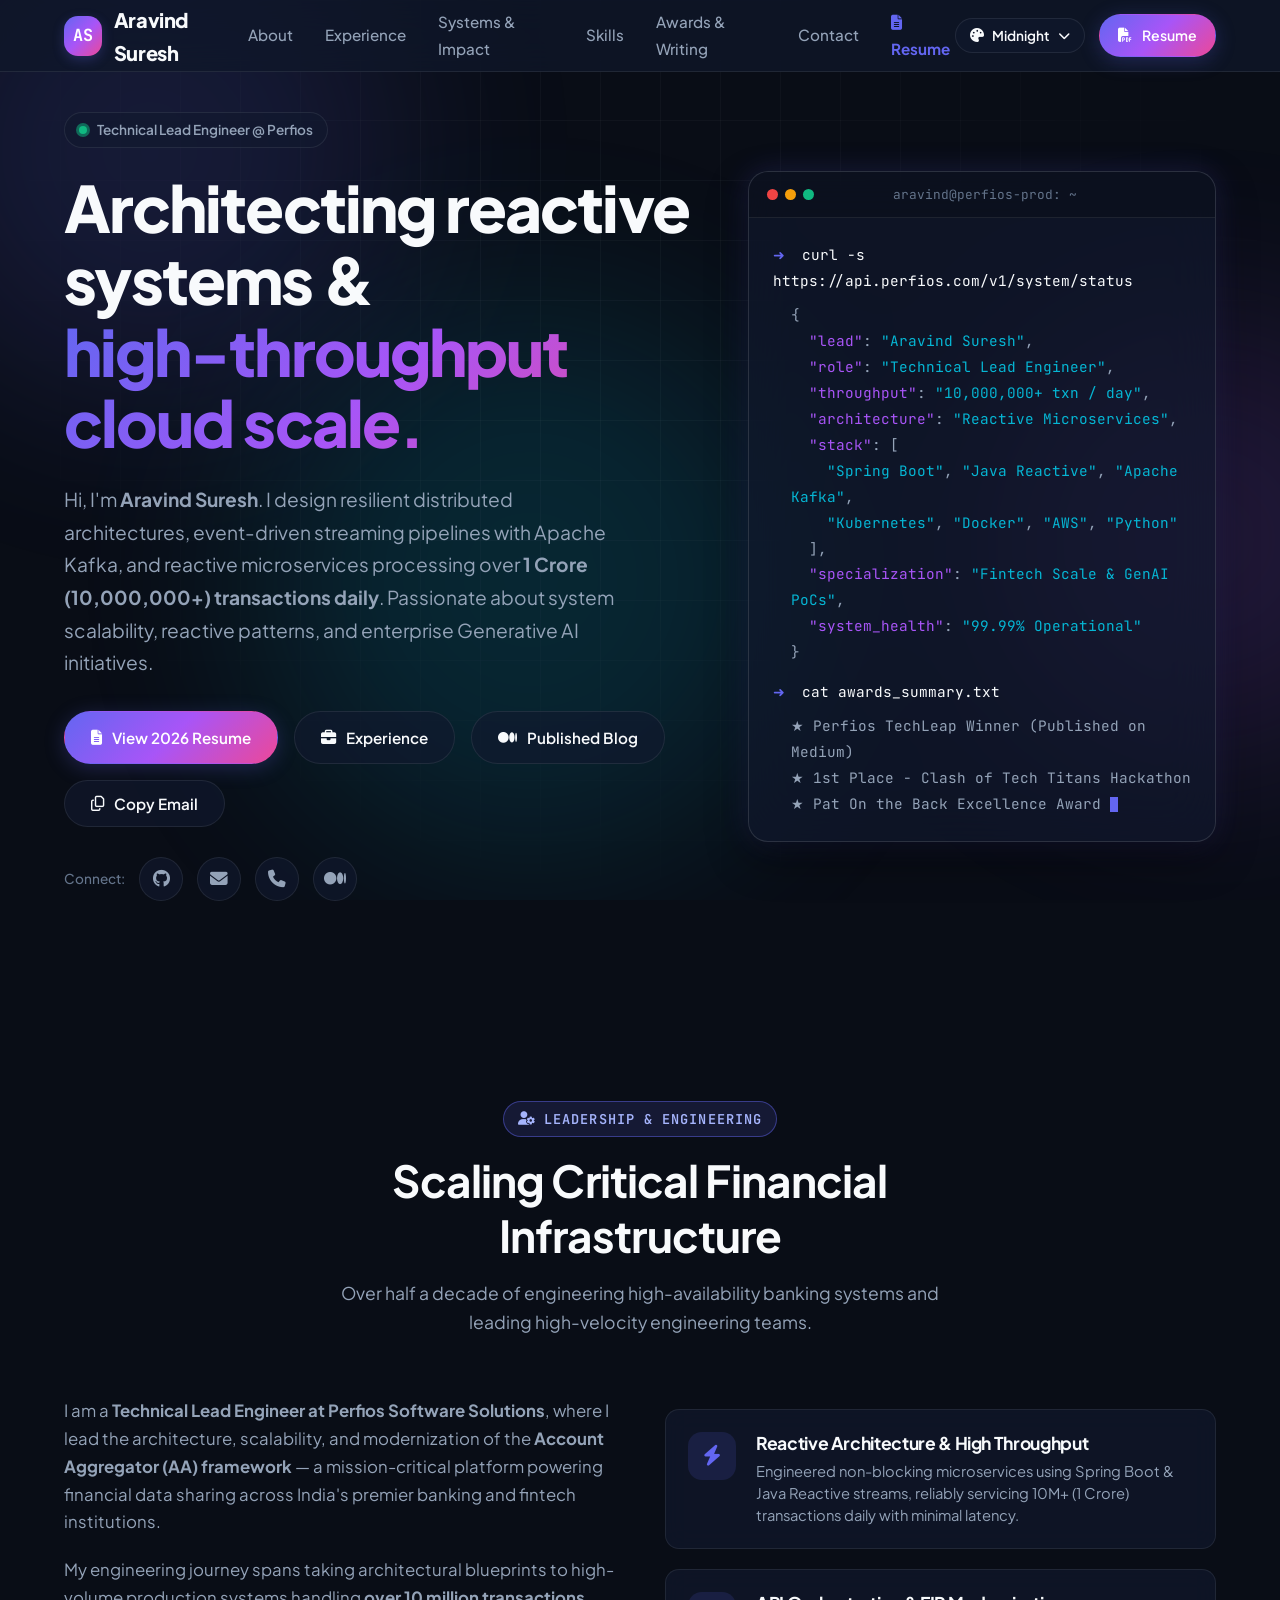
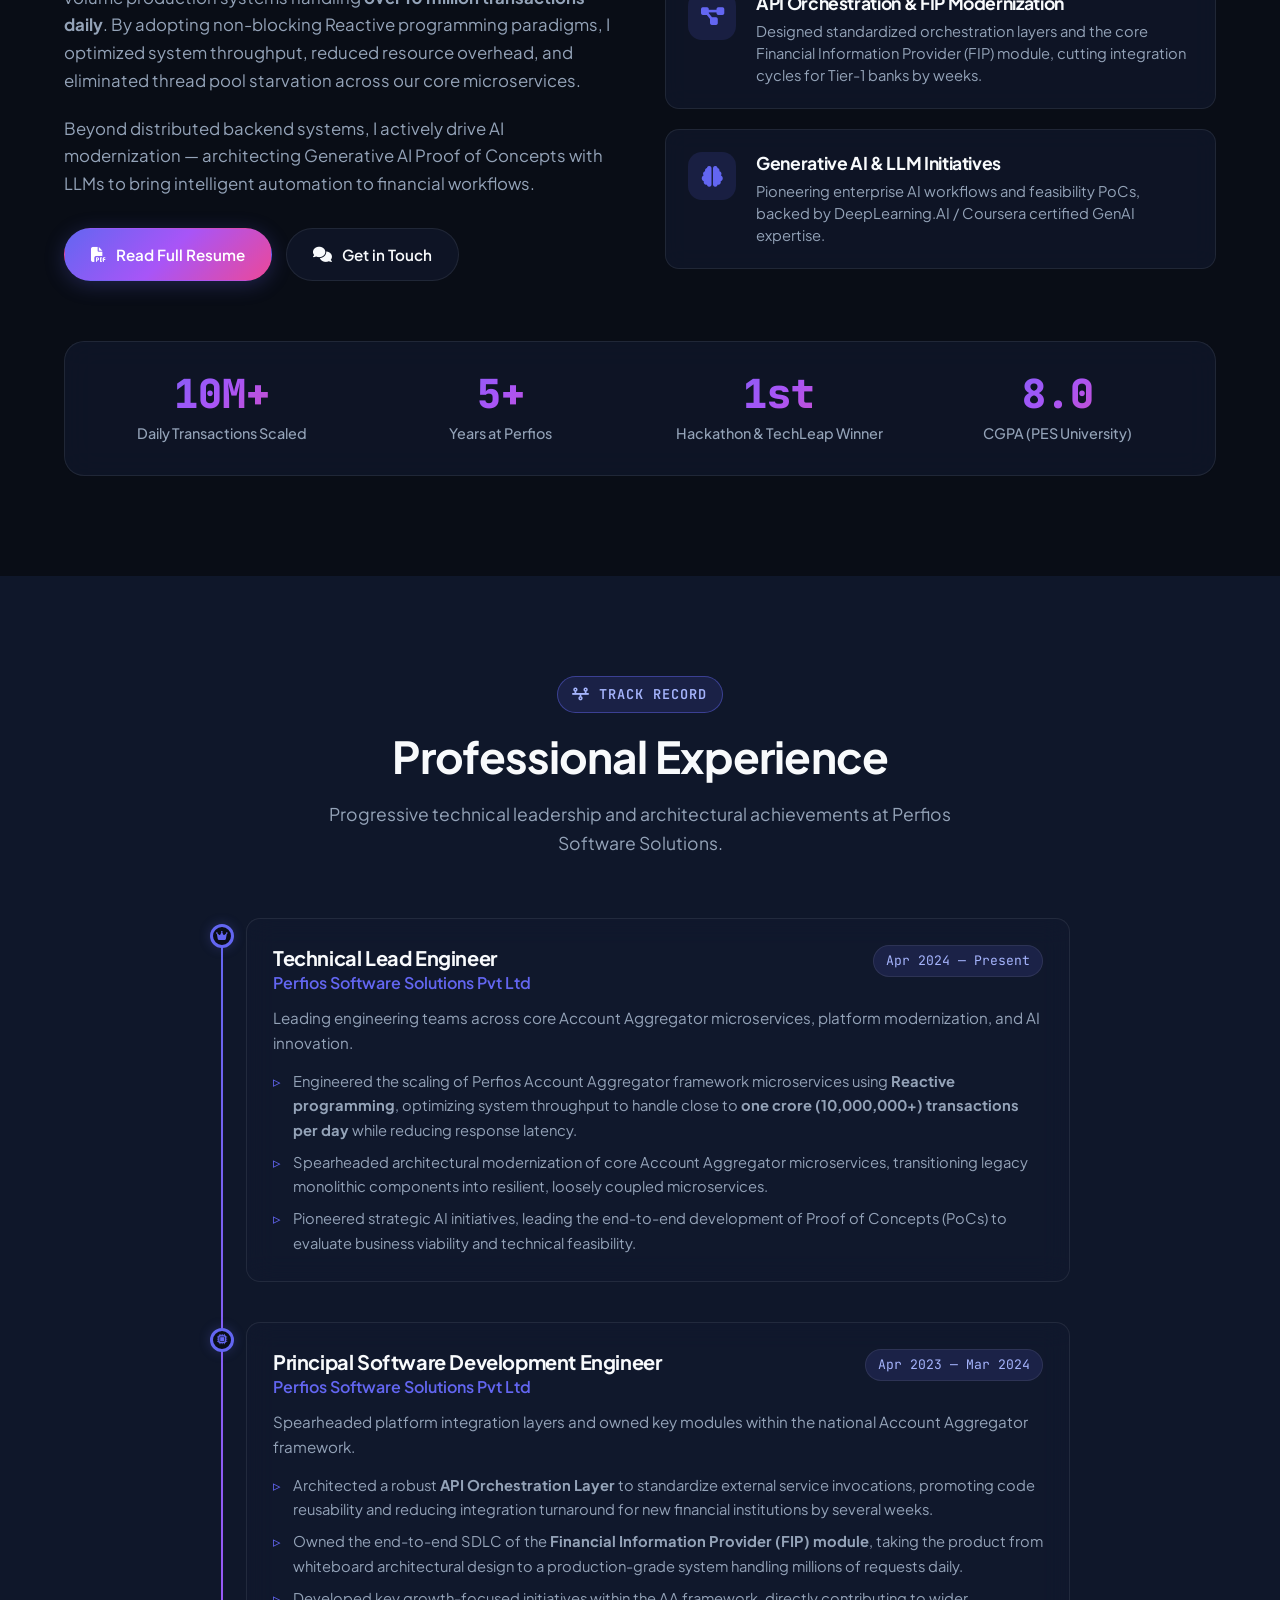
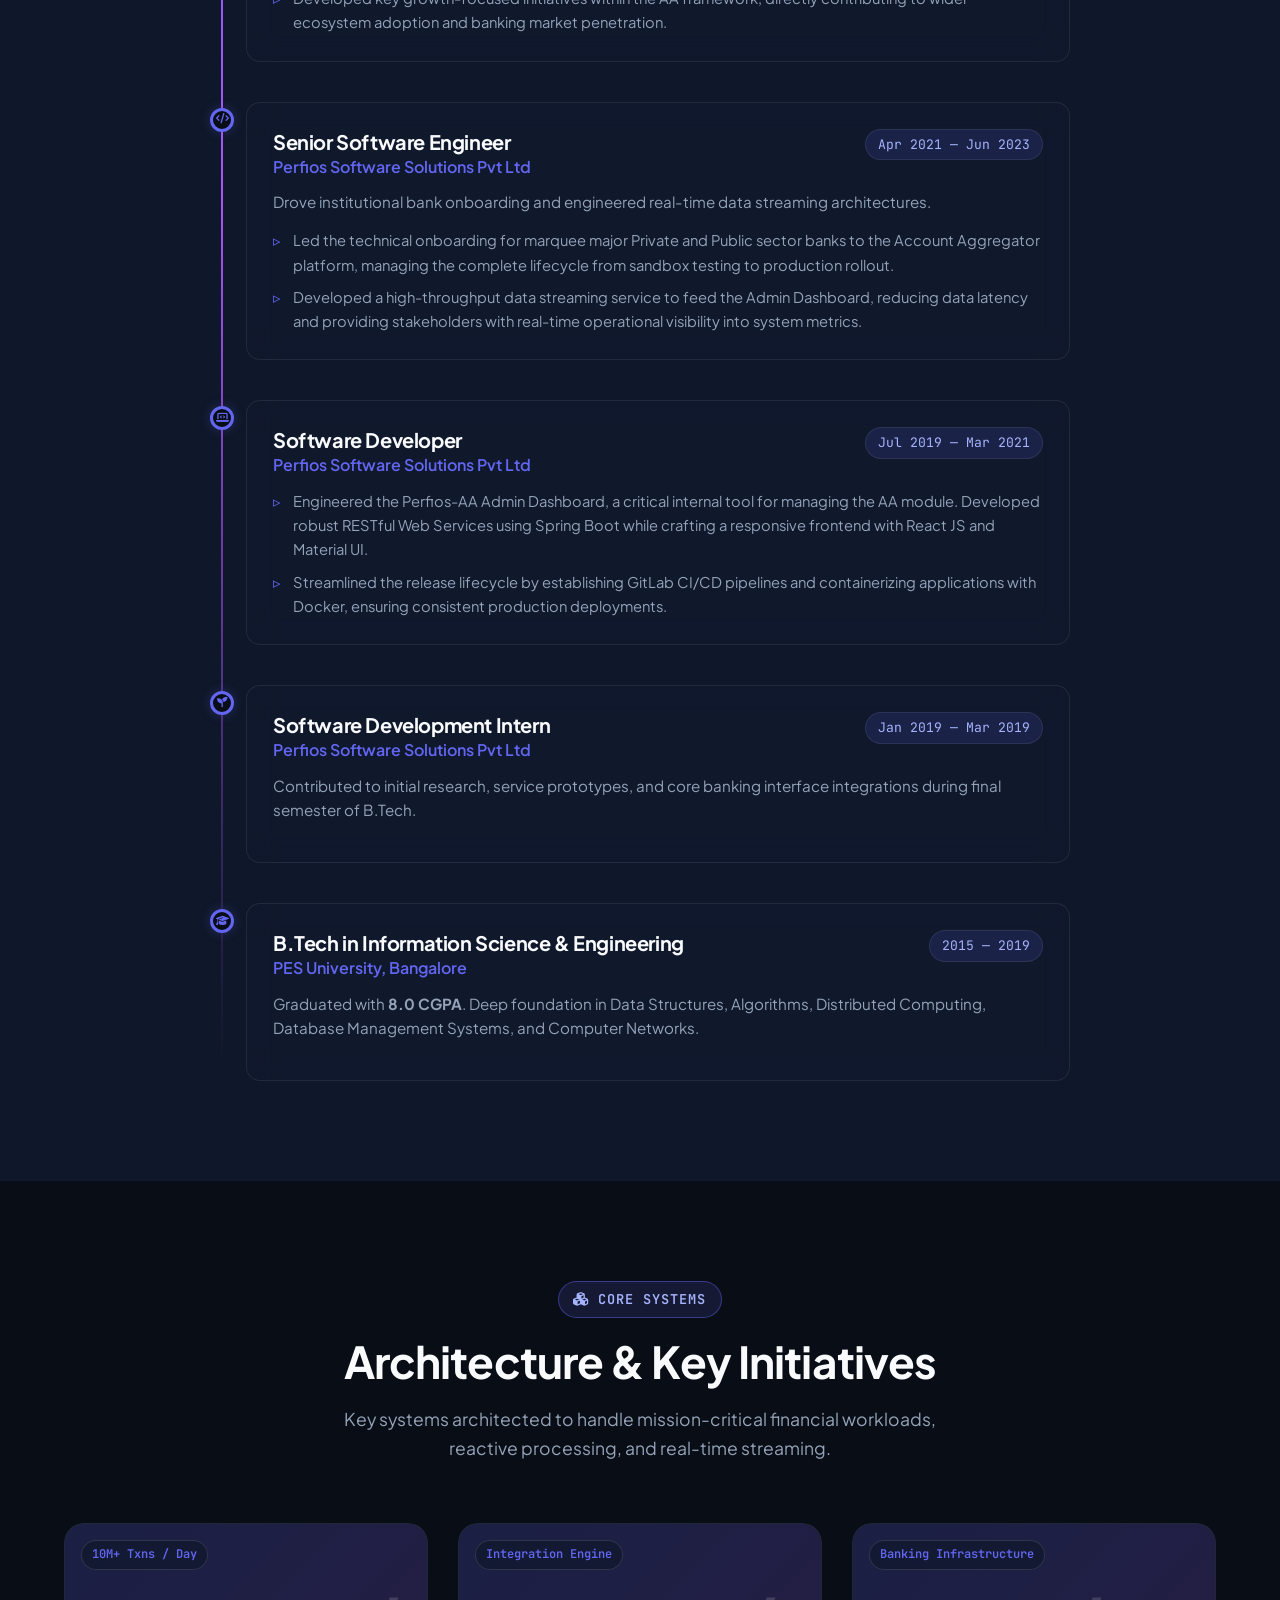
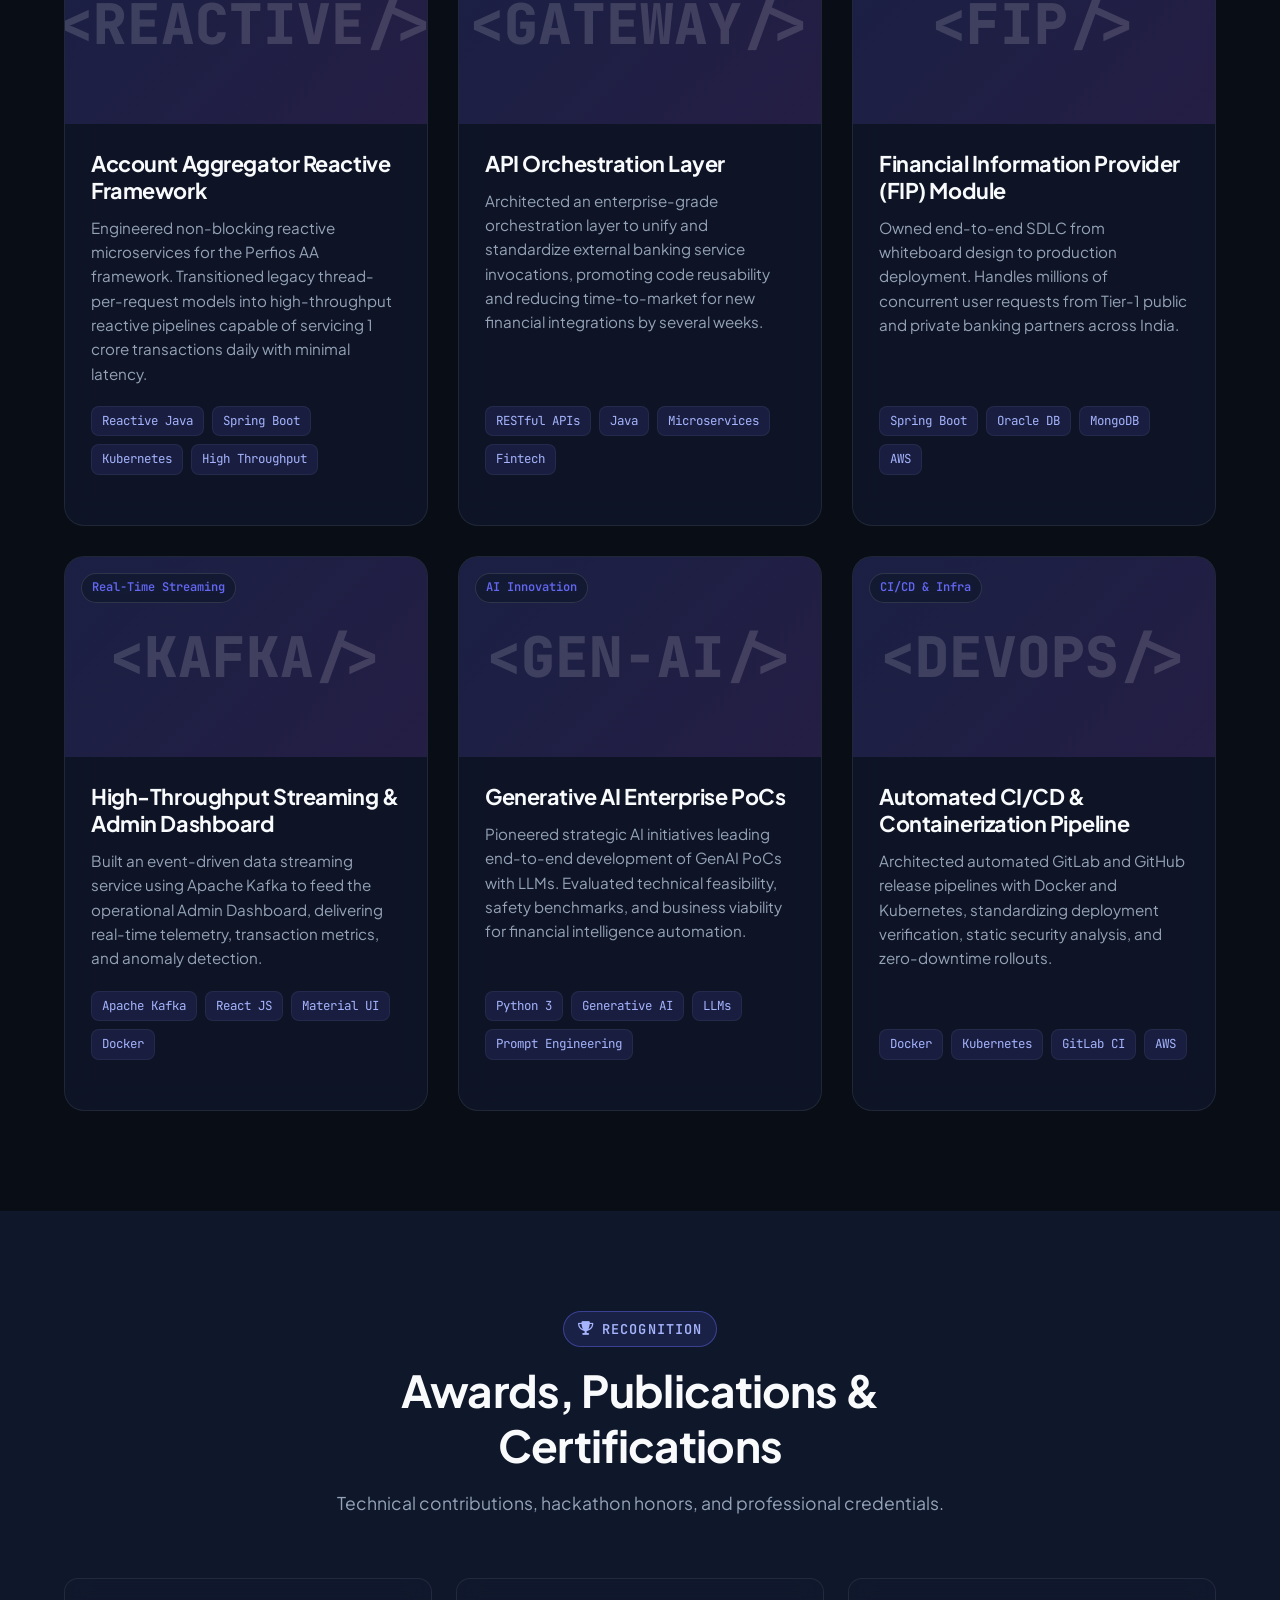
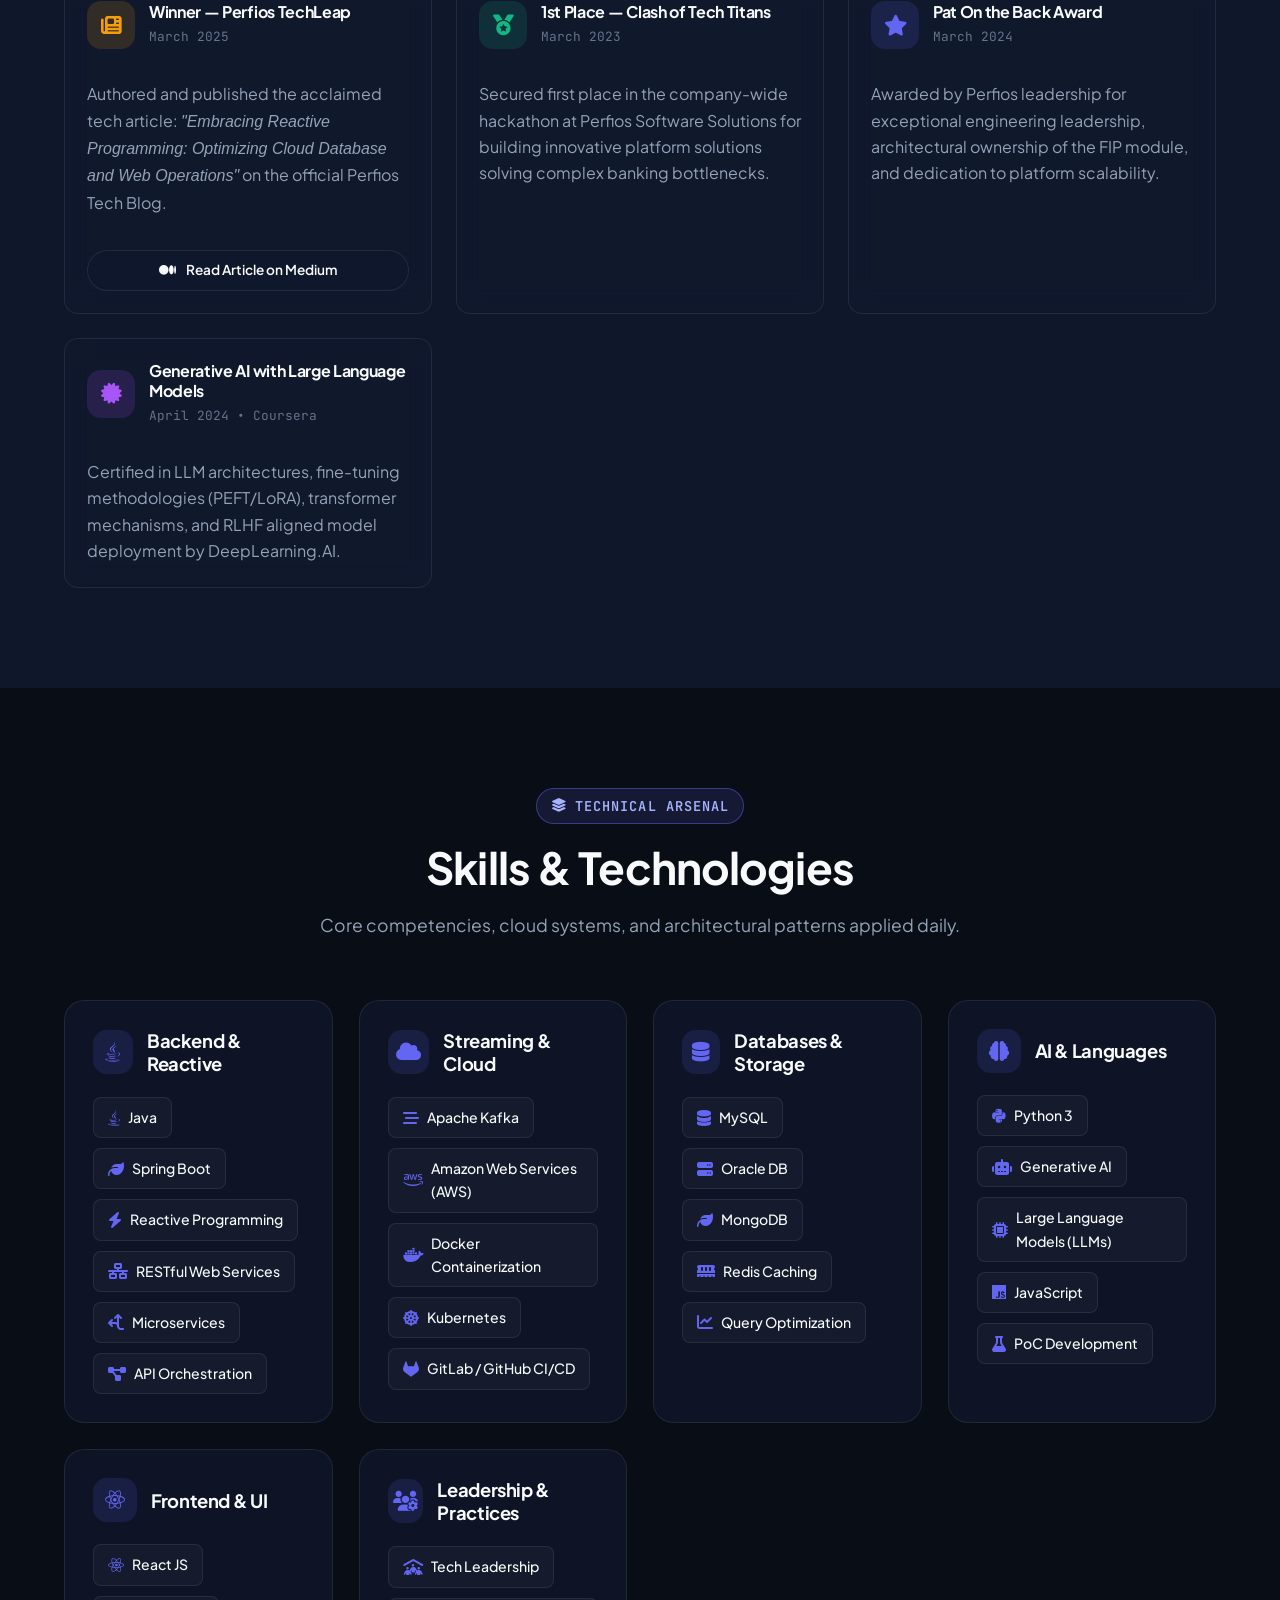
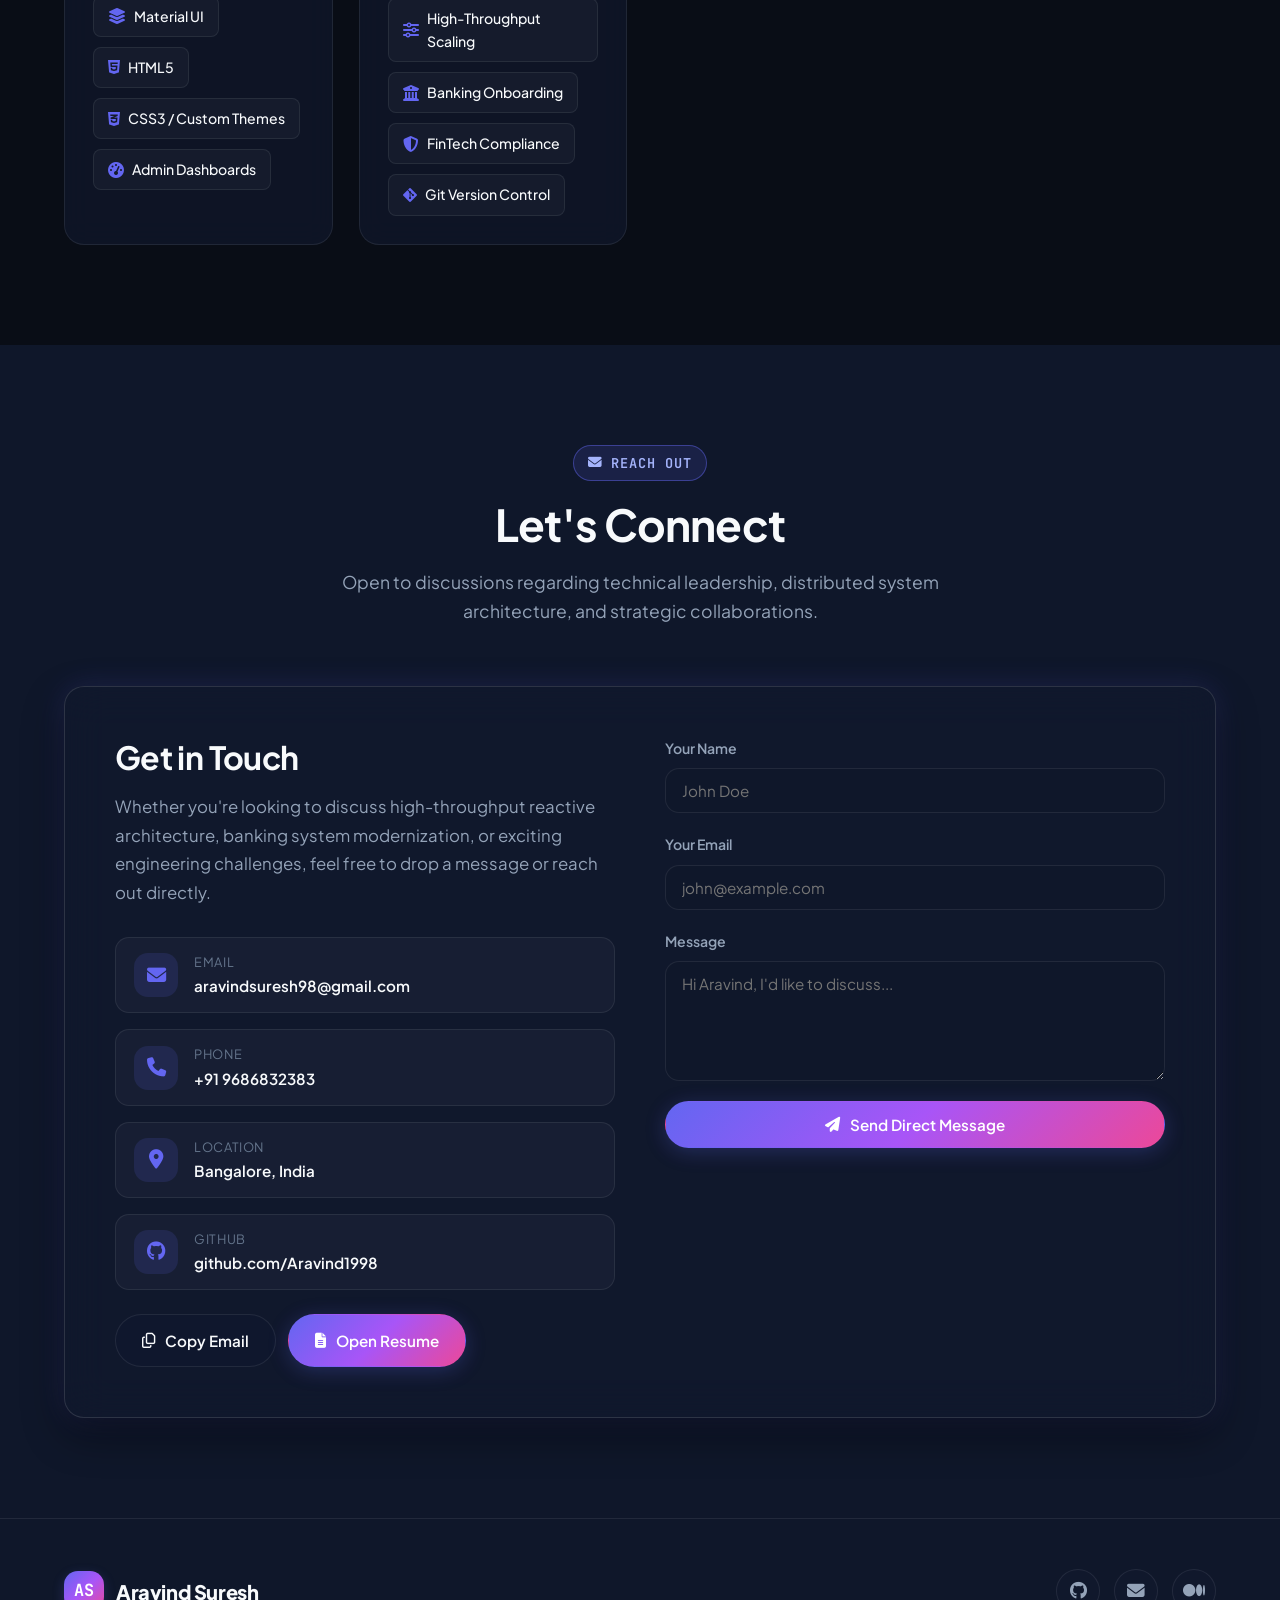
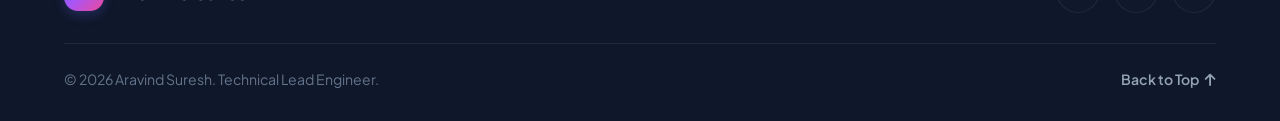
==== commit 4a2e29de: "feat: modernize resume & portfolio with 2026 standards, docx template, and live resume page" ====
--- a/index.html
+++ b/index.html
@@ -3,18 +3,18 @@
 <head>
   <meta charset="UTF-8">
   <meta name="viewport" content="width=device-width, initial-scale=1.0">
-  <title>Aravind Suresh | Full-Stack & Systems Software Engineer</title>
+  <title>Aravind Suresh | Technical Lead Engineer</title>
 
   <!-- SEO & Metadata -->
-  <meta name="description" content="Personal website & portfolio of Aravind Suresh — Full-Stack & Systems Software Engineer specializing in scalable backends, modern web applications, and cloud architecture.">
+  <meta name="description" content="Portfolio of Aravind Suresh — Technical Lead Engineer at Perfios specializing in Reactive Programming, High-Throughput Microservices (10M+ txns/day), Cloud Architecture & Generative AI.">
   <meta name="author" content="Aravind Suresh">
-  <meta name="keywords" content="Aravind Suresh, Software Engineer, Full-Stack Developer, Backend Engineer, Cloud Architecture, TypeScript, Python, Go, React, Portfolio">
+  <meta name="keywords" content="Aravind Suresh, Technical Lead Engineer, Perfios, Reactive Programming, Spring Boot, Java, Apache Kafka, Generative AI, Bangalore, Portfolio">
 
   <!-- Open Graph / Social Cards -->
   <meta property="og:type" content="website">
   <meta property="og:url" content="https://aravind1998.github.io/">
-  <meta property="og:title" content="Aravind Suresh | Software Engineer">
-  <meta property="og:description" content="Personal portfolio and projects of Aravind Suresh. Building robust distributed backends and modern web applications.">
+  <meta property="og:title" content="Aravind Suresh | Technical Lead Engineer">
+  <meta property="og:description" content="Technical Lead Engineer specializing in Reactive Systems, High-Throughput Microservices (10M+ txn/day), and GenAI.">
   <meta name="twitter:card" content="summary_large_image">
 
   <!-- Favicon -->
@@ -45,9 +45,11 @@
       <ul class="nav-links" id="nav-links">
         <li><a href="#about" class="nav-link">About</a></li>
         <li><a href="#experience" class="nav-link">Experience</a></li>
-        <li><a href="#projects" class="nav-link">Projects</a></li>
+        <li><a href="#projects" class="nav-link">Systems &amp; Impact</a></li>
         <li><a href="#skills" class="nav-link">Skills</a></li>
+        <li><a href="#awards" class="nav-link">Awards &amp; Writing</a></li>
         <li><a href="#contact" class="nav-link">Contact</a></li>
+        <li><a href="resume.html" class="nav-link" style="color: var(--accent-primary); font-weight: 700;"><i class="fa-solid fa-file-lines"></i> Resume</a></li>
       </ul>
 
       <div class="nav-actions">
@@ -74,7 +76,9 @@
           </div>
         </div>
 
-        <a href="#contact" class="btn btn-primary" style="padding: 9px 18px; font-size: 0.88rem;">Let's Talk</a>
+        <a href="resume.html" class="btn btn-primary" style="padding: 9px 18px; font-size: 0.88rem;">
+          <i class="fa-solid fa-file-pdf"></i> Resume
+        </a>
 
         <!-- Mobile Menu Toggle -->
         <button class="mobile-menu-btn" id="mobile-menu-toggle" aria-label="Toggle navigation menu">
@@ -92,30 +96,34 @@
           <div class="hero-content">
             <div class="status-badge">
               <span class="status-dot"></span>
-              <span>Available for engineering opportunities</span>
+              <span>Technical Lead Engineer @ Perfios</span>
             </div>
 
             <h1 class="hero-title">
-              Crafting robust backends &amp; <span class="gradient-text">scalable web experiences.</span>
+              Architecting reactive systems &amp; <span class="gradient-text">high-throughput cloud scale.</span>
             </h1>
 
             <p class="hero-subtitle">
-              Hi, I'm <strong>Aravind Suresh</strong> — a Full-Stack &amp; Systems Software Engineer. I specialize in designing high-throughput distributed architectures, reliable cloud infrastructure, and fluid user interfaces that elevate developer &amp; end-user experiences.
+              Hi, I'm <strong>Aravind Suresh</strong>. I design resilient distributed architectures, event-driven streaming pipelines with Apache Kafka, and reactive microservices processing over <strong>1 Crore (10,000,000+) transactions daily</strong>. Passionate about system scalability, reactive patterns, and enterprise Generative AI initiatives.
             </p>
 
             <div class="hero-cta-group">
-              <a href="#projects" class="btn btn-primary">
-                <span>View Projects</span>
-                <i class="fa-solid fa-arrow-right"></i>
+              <a href="resume.html" class="btn btn-primary">
+                <i class="fa-solid fa-file-lines"></i>
+                <span>View 2026 Resume</span>
+              </a>
+              <a href="#experience" class="btn btn-secondary">
+                <i class="fa-solid fa-briefcase"></i>
+                <span>Experience</span>
+              </a>
+              <a href="https://medium.com/perfiostechblog/embracing-reactive-programming-optimizing-cloud-database-and-web-operations-36e16913ded9" target="_blank" rel="noopener noreferrer" class="btn btn-secondary" title="Read on Medium">
+                <i class="fa-brands fa-medium"></i>
+                <span>Published Blog</span>
               </a>
               <button class="btn btn-secondary copy-email-btn" title="Copy email to clipboard">
                 <i class="fa-regular fa-copy"></i>
                 <span>Copy Email</span>
               </button>
-              <a href="#contact" class="btn btn-secondary">
-                <i class="fa-regular fa-paper-plane"></i>
-                <span>Get in Touch</span>
-              </a>
             </div>
 
             <div class="hero-socials">
@@ -123,14 +131,14 @@
               <a href="https://github.com/Aravind1998" target="_blank" rel="noopener noreferrer" class="btn-icon" title="GitHub">
                 <i class="fa-brands fa-github"></i>
               </a>
-              <a href="https://linkedin.com/in/aravind-suresh" target="_blank" rel="noopener noreferrer" class="btn-icon" title="LinkedIn">
-                <i class="fa-brands fa-linkedin-in"></i>
-              </a>
               <a href="mailto:aravindsuresh98@gmail.com" class="btn-icon" title="Email">
                 <i class="fa-solid fa-envelope"></i>
               </a>
-              <a href="https://twitter.com" target="_blank" rel="noopener noreferrer" class="btn-icon" title="Twitter / X">
-                <i class="fa-brands fa-x-twitter"></i>
+              <a href="tel:+919686832383" class="btn-icon" title="Call">
+                <i class="fa-solid fa-phone"></i>
+              </a>
+              <a href="https://medium.com/perfiostechblog/embracing-reactive-programming-optimizing-cloud-database-and-web-operations-36e16913ded9" target="_blank" rel="noopener noreferrer" class="btn-icon" title="Medium Publication">
+                <i class="fa-brands fa-medium"></i>
               </a>
             </div>
           </div>
@@ -144,36 +152,36 @@
                   <div class="terminal-dot dot-yellow"></div>
                   <div class="terminal-dot dot-green"></div>
                 </div>
-                <div class="terminal-title">aravind@developer-macbook: ~</div>
+                <div class="terminal-title">aravind@perfios-prod: ~</div>
                 <div style="width: 40px;"></div>
               </div>
               <div class="terminal-body">
                 <div class="terminal-line">
                   <span class="terminal-prompt">➜</span>
-                  <span class="terminal-cmd">cat profile.json</span>
+                  <span class="terminal-cmd">curl -s https://api.perfios.com/v1/system/status</span>
                 </div>
                 <div class="terminal-output">
                   {<br>
-                  &nbsp;&nbsp;<span class="terminal-key">"name"</span>: <span class="terminal-val">"Aravind Suresh"</span>,<br>
-                  &nbsp;&nbsp;<span class="terminal-key">"role"</span>: <span class="terminal-val">"Full-Stack Software Engineer"</span>,<br>
-                  &nbsp;&nbsp;<span class="terminal-key">"location"</span>: <span class="terminal-val">"Bengaluru, India (Open to Remote)"</span>,<br>
-                  &nbsp;&nbsp;<span class="terminal-key">"passions"</span>: [<br>
-                  &nbsp;&nbsp;&nbsp;&nbsp;<span class="terminal-val">"Distributed Systems"</span>,<br>
-                  &nbsp;&nbsp;&nbsp;&nbsp;<span class="terminal-val">"High-Performance APIs"</span>,<br>
-                  &nbsp;&nbsp;&nbsp;&nbsp;<span class="terminal-val">"Modern Frontend Engineering"</span><br>
+                  &nbsp;&nbsp;<span class="terminal-key">"lead"</span>: <span class="terminal-val">"Aravind Suresh"</span>,<br>
+                  &nbsp;&nbsp;<span class="terminal-key">"role"</span>: <span class="terminal-val">"Technical Lead Engineer"</span>,<br>
+                  &nbsp;&nbsp;<span class="terminal-key">"throughput"</span>: <span class="terminal-val">"10,000,000+ txn / day"</span>,<br>
+                  &nbsp;&nbsp;<span class="terminal-key">"architecture"</span>: <span class="terminal-val">"Reactive Microservices"</span>,<br>
+                  &nbsp;&nbsp;<span class="terminal-key">"stack"</span>: [<br>
+                  &nbsp;&nbsp;&nbsp;&nbsp;<span class="terminal-val">"Spring Boot"</span>, <span class="terminal-val">"Java Reactive"</span>, <span class="terminal-val">"Apache Kafka"</span>,<br>
+                  &nbsp;&nbsp;&nbsp;&nbsp;<span class="terminal-val">"Kubernetes"</span>, <span class="terminal-val">"Docker"</span>, <span class="terminal-val">"AWS"</span>, <span class="terminal-val">"Python"</span><br>
                   &nbsp;&nbsp;],<br>
-                  &nbsp;&nbsp;<span class="terminal-key">"languages"</span>: [<span class="terminal-val">"TypeScript"</span>, <span class="terminal-val">"Python"</span>, <span class="terminal-val">"Go"</span>, <span class="terminal-val">"SQL"</span>],<br>
-                  &nbsp;&nbsp;<span class="terminal-key">"status"</span>: <span class="terminal-val">"Ready to build high-impact software"</span><br>
+                  &nbsp;&nbsp;<span class="terminal-key">"specialization"</span>: <span class="terminal-val">"Fintech Scale &amp; GenAI PoCs"</span>,<br>
+                  &nbsp;&nbsp;<span class="terminal-key">"system_health"</span>: <span class="terminal-val">"99.99% Operational"</span><br>
                   }
                 </div>
                 <div class="terminal-line">
                   <span class="terminal-prompt">➜</span>
-                  <span class="terminal-cmd">git status</span>
+                  <span class="terminal-cmd">cat awards_summary.txt</span>
                 </div>
                 <div class="terminal-output" style="margin-bottom: 0;">
-                  On branch main<br>
-                  Your branch is up to date with 'origin/main'.<br>
-                  nothing to commit, working tree clean <span class="cursor-blink"></span>
+                  ★ Perfios TechLeap Winner (Published on Medium)<br>
+                  ★ 1st Place - Clash of Tech Titans Hackathon<br>
+                  ★ Pat On the Back Excellence Award <span class="cursor-blink"></span>
                 </div>
               </div>
             </div>
@@ -186,25 +194,28 @@
     <section id="about">
       <div class="container">
         <div class="section-header">
-          <span class="section-tag"><i class="fa-solid fa-user-astronaut"></i> Background</span>
-          <h2 class="section-title">Engineering with Purpose &amp; Precision</h2>
-          <p class="section-desc">A builder at heart focused on building clean systems that solve real problems at scale.</p>
+          <span class="section-tag"><i class="fa-solid fa-user-gear"></i> Leadership &amp; Engineering</span>
+          <h2 class="section-title">Scaling Critical Financial Infrastructure</h2>
+          <p class="section-desc">Over half a decade of engineering high-availability banking systems and leading high-velocity engineering teams.</p>
         </div>
 
         <div class="about-grid">
           <div class="about-text">
             <p>
-              I am a Software Engineer driven by a deep curiosity about how systems behave under heavy load, how distributed architectures stay resilient, and how intuitive software changes the way people work.
+              I am a <strong>Technical Lead Engineer at Perfios Software Solutions</strong>, where I lead the architecture, scalability, and modernization of the <strong>Account Aggregator (AA) framework</strong> — a mission-critical platform powering financial data sharing across India's premier banking and fintech institutions.
             </p>
             <p>
-              Over the course of my career, I have designed scalable backend services, built responsive user interfaces, and streamlined deployment pipelines. Whether optimizing relational database queries or engineering modular component libraries, I love diving deep into performance bottlenecks and writing clean, testable code.
+              My engineering journey spans taking architectural blueprints to high-volume production systems handling <strong>over 10 million transactions daily</strong>. By adopting non-blocking Reactive programming paradigms, I optimized system throughput, reduced resource overhead, and eliminated thread pool starvation across our core microservices.
             </p>
             <p>
-              When I'm not in my IDE, I enjoy exploring new open-source technologies, reading system design post-mortems, and experimenting with cloud-native tooling.
+              Beyond distributed backend systems, I actively drive AI modernization — architecting Generative AI Proof of Concepts with LLMs to bring intelligent automation to financial workflows.
             </p>
-            <div style="margin-top: 10px;">
+            <div style="margin-top: 10px; display: flex; gap: 14px; flex-wrap: wrap;">
+              <a href="resume.html" class="btn btn-primary">
+                <i class="fa-solid fa-file-pdf"></i> Read Full Resume
+              </a>
               <a href="#contact" class="btn btn-secondary">
-                <i class="fa-solid fa-comments"></i> Start a Conversation
+                <i class="fa-solid fa-comments"></i> Get in Touch
               </a>
             </div>
           </div>
@@ -212,31 +223,31 @@
           <div class="about-features">
             <div class="feature-card">
               <div class="feature-icon">
-                <i class="fa-solid fa-server"></i>
+                <i class="fa-solid fa-bolt"></i>
               </div>
               <div class="feature-info">
-                <h4>Distributed Systems &amp; APIs</h4>
-                <p>Architecting modular microservices, RESTful &amp; GraphQL APIs, rate-limiting, and event-driven pipelines using Go, Node.js, and Python.</p>
+                <h4>Reactive Architecture &amp; High Throughput</h4>
+                <p>Engineered non-blocking microservices using Spring Boot &amp; Java Reactive streams, reliably servicing 10M+ (1 Crore) transactions daily with minimal latency.</p>
               </div>
             </div>
 
             <div class="feature-card">
               <div class="feature-icon">
-                <i class="fa-solid fa-laptop-code"></i>
+                <i class="fa-solid fa-diagram-project"></i>
               </div>
               <div class="feature-info">
-                <h4>Full-Stack &amp; Web Apps</h4>
-                <p>Developing performant web applications using React, Next.js, TypeScript, and modern state architectures with sleek UI/UX design.</p>
+                <h4>API Orchestration &amp; FIP Modernization</h4>
+                <p>Designed standardized orchestration layers and the core Financial Information Provider (FIP) module, cutting integration cycles for Tier-1 banks by weeks.</p>
               </div>
             </div>
 
             <div class="feature-card">
               <div class="feature-icon">
-                <i class="fa-solid fa-cloud"></i>
+                <i class="fa-solid fa-brain"></i>
               </div>
               <div class="feature-info">
-                <h4>Cloud Infrastructure &amp; DevOps</h4>
-                <p>Deploying resilient containerized workloads using Docker, Kubernetes, AWS services, and automated GitHub Actions CI/CD workflows.</p>
+                <h4>Generative AI &amp; LLM Initiatives</h4>
+                <p>Pioneering enterprise AI workflows and feasibility PoCs, backed by DeepLearning.AI / Coursera certified GenAI expertise.</p>
               </div>
             </div>
           </div>
@@ -245,93 +256,148 @@
         <!-- Metric Highlights -->
         <div class="stats-strip">
           <div class="stat-item">
-            <div class="stat-number">4+</div>
-            <div class="stat-label">Years of Engineering</div>
+            <div class="stat-number">10M+</div>
+            <div class="stat-label">Daily Transactions Scaled</div>
           </div>
           <div class="stat-item">
-            <div class="stat-number">25+</div>
-            <div class="stat-label">Services &amp; Apps Built</div>
+            <div class="stat-number">5+</div>
+            <div class="stat-label">Years at Perfios</div>
           </div>
           <div class="stat-item">
-            <div class="stat-number">99.9%</div>
-            <div class="stat-label">Commitment to Reliability</div>
+            <div class="stat-number">1st</div>
+            <div class="stat-label">Hackathon &amp; TechLeap Winner</div>
           </div>
           <div class="stat-item">
-            <div class="stat-number">100%</div>
-            <div class="stat-label">Open Source &amp; Continuous Growth</div>
+            <div class="stat-number">8.0</div>
+            <div class="stat-label">CGPA (PES University)</div>
           </div>
         </div>
       </div>
     </section>
 
-    <!-- Experience & Education Section -->
+    <!-- Experience Timeline Section -->
     <section id="experience" style="background: var(--bg-secondary);">
       <div class="container">
         <div class="section-header">
-          <span class="section-tag"><i class="fa-solid fa-briefcase"></i> Journey</span>
-          <h2 class="section-title">Experience &amp; Milestones</h2>
-          <p class="section-desc">My professional trajectory in software engineering, technical leadership, and continuous learning.</p>
+          <span class="section-tag"><i class="fa-solid fa-timeline"></i> Track Record</span>
+          <h2 class="section-title">Professional Experience</h2>
+          <p class="section-desc">Progressive technical leadership and architectural achievements at Perfios Software Solutions.</p>
         </div>
 
         <div class="timeline-container">
-          <!-- Timeline Item 1 -->
+          <!-- Role 1: Technical Lead Engineer -->
           <div class="timeline-item">
-            <div class="timeline-dot"><i class="fa-solid fa-briefcase" style="font-size: 0.65rem; color: var(--accent-primary);"></i></div>
+            <div class="timeline-dot"><i class="fa-solid fa-crown" style="font-size: 0.65rem; color: var(--accent-primary);"></i></div>
             <div class="timeline-card">
               <div class="timeline-header-wrap">
                 <div>
-                  <h3 class="timeline-role">Software Engineer</h3>
-                  <div class="timeline-company">Enterprise Solutions &amp; Tech Systems</div>
-                </div>
-                <div class="timeline-date">2022 — Present</div>
+                  <h3 class="timeline-role">Technical Lead Engineer</h3>
+                  <div class="timeline-company">Perfios Software Solutions Pvt Ltd</div>
+                </div>
+                <div class="timeline-date">Apr 2024 — Present</div>
               </div>
               <p class="timeline-desc">
-                Leading the development of core backend microservices and high-impact web applications handling thousands of daily operations.
+                Leading engineering teams across core Account Aggregator microservices, platform modernization, and AI innovation.
               </p>
               <ul class="timeline-bullets">
-                <li>Architected distributed asynchronous task processing queues using Redis and Go, reducing background latency by 45%.</li>
-                <li>Designed and maintained RESTful and GraphQL APIs consumed by web and mobile client applications.</li>
-                <li>Implemented comprehensive automated testing suites and CI/CD pipelines, decreasing release deployment cycles from hours to minutes.</li>
-                <li>Collaborated across product, UX, and infrastructure teams to deliver accessible, high-performance user interfaces in React &amp; TypeScript.</li>
+                <li>Engineered the scaling of Perfios Account Aggregator framework microservices using <strong>Reactive programming</strong>, optimizing system throughput to handle close to <strong>one crore (10,000,000+) transactions per day</strong> while reducing response latency.</li>
+                <li>Spearheaded architectural modernization of core Account Aggregator microservices, transitioning legacy monolithic components into resilient, loosely coupled microservices.</li>
+                <li>Pioneered strategic AI initiatives, leading the end-to-end development of Proof of Concepts (PoCs) to evaluate business viability and technical feasibility.</li>
               </ul>
             </div>
           </div>
 
-          <!-- Timeline Item 2 -->
+          <!-- Role 2: Principal SDE -->
+          <div class="timeline-item">
+            <div class="timeline-dot"><i class="fa-solid fa-microchip" style="font-size: 0.65rem; color: var(--accent-primary);"></i></div>
+            <div class="timeline-card">
+              <div class="timeline-header-wrap">
+                <div>
+                  <h3 class="timeline-role">Principal Software Development Engineer</h3>
+                  <div class="timeline-company">Perfios Software Solutions Pvt Ltd</div>
+                </div>
+                <div class="timeline-date">Apr 2023 — Mar 2024</div>
+              </div>
+              <p class="timeline-desc">
+                Spearheaded platform integration layers and owned key modules within the national Account Aggregator framework.
+              </p>
+              <ul class="timeline-bullets">
+                <li>Architected a robust <strong>API Orchestration Layer</strong> to standardize external service invocations, promoting code reusability and reducing integration turnaround for new financial institutions by several weeks.</li>
+                <li>Owned the end-to-end SDLC of the <strong>Financial Information Provider (FIP) module</strong>, taking the product from whiteboard architectural design to a production-grade system handling millions of requests daily.</li>
+                <li>Developed key growth-focused initiatives within the AA framework, directly contributing to wider ecosystem adoption and banking market penetration.</li>
+              </ul>
+            </div>
+          </div>
+
+          <!-- Role 3: Senior Software Engineer -->
           <div class="timeline-item">
             <div class="timeline-dot"><i class="fa-solid fa-code" style="font-size: 0.65rem; color: var(--accent-primary);"></i></div>
             <div class="timeline-card">
               <div class="timeline-header-wrap">
                 <div>
-                  <h3 class="timeline-role">Full-Stack Developer</h3>
-                  <div class="timeline-company">Digital Products &amp; Platforms</div>
-                </div>
-                <div class="timeline-date">2020 — 2022</div>
+                  <h3 class="timeline-role">Senior Software Engineer</h3>
+                  <div class="timeline-company">Perfios Software Solutions Pvt Ltd</div>
+                </div>
+                <div class="timeline-date">Apr 2021 — Jun 2023</div>
               </div>
               <p class="timeline-desc">
-                Built end-to-end full-stack web applications, internal operational tools, and data processing pipelines.
+                Drove institutional bank onboarding and engineered real-time data streaming architectures.
               </p>
               <ul class="timeline-bullets">
-                <li>Developed modular frontend architectures using React, Next.js, and Tailwind CSS, ensuring 95+ Lighthouse performance scores.</li>
-                <li>Refactored legacy monolith endpoints into containerized Node.js &amp; Python services with PostgreSQL data stores.</li>
-                <li>Optimized database indexing and SQL query execution plans, improving peak query response times by 3x.</li>
+                <li>Led the technical onboarding for marquee major Private and Public sector banks to the Account Aggregator platform, managing the complete lifecycle from sandbox testing to production rollout.</li>
+                <li>Developed a high-throughput data streaming service to feed the Admin Dashboard, reducing data latency and providing stakeholders with real-time operational visibility into system metrics.</li>
               </ul>
             </div>
           </div>
 
-          <!-- Timeline Item 3 -->
+          <!-- Role 4: Software Developer -->
+          <div class="timeline-item">
+            <div class="timeline-dot"><i class="fa-solid fa-laptop-code" style="font-size: 0.65rem; color: var(--accent-primary);"></i></div>
+            <div class="timeline-card">
+              <div class="timeline-header-wrap">
+                <div>
+                  <h3 class="timeline-role">Software Developer</h3>
+                  <div class="timeline-company">Perfios Software Solutions Pvt Ltd</div>
+                </div>
+                <div class="timeline-date">Jul 2019 — Mar 2021</div>
+              </div>
+              <ul class="timeline-bullets">
+                <li>Engineered the Perfios-AA Admin Dashboard, a critical internal tool for managing the AA module. Developed robust RESTful Web Services using Spring Boot while crafting a responsive frontend with React JS and Material UI.</li>
+                <li>Streamlined the release lifecycle by establishing GitLab CI/CD pipelines and containerizing applications with Docker, ensuring consistent production deployments.</li>
+              </ul>
+            </div>
+          </div>
+
+          <!-- Role 5: Intern -->
+          <div class="timeline-item">
+            <div class="timeline-dot"><i class="fa-solid fa-seedling" style="font-size: 0.65rem; color: var(--accent-primary);"></i></div>
+            <div class="timeline-card">
+              <div class="timeline-header-wrap">
+                <div>
+                  <h3 class="timeline-role">Software Development Intern</h3>
+                  <div class="timeline-company">Perfios Software Solutions Pvt Ltd</div>
+                </div>
+                <div class="timeline-date">Jan 2019 — Mar 2019</div>
+              </div>
+              <p class="timeline-desc">
+                Contributed to initial research, service prototypes, and core banking interface integrations during final semester of B.Tech.
+              </p>
+            </div>
+          </div>
+
+          <!-- Education -->
           <div class="timeline-item">
             <div class="timeline-dot"><i class="fa-solid fa-graduation-cap" style="font-size: 0.65rem; color: var(--accent-primary);"></i></div>
             <div class="timeline-card">
               <div class="timeline-header-wrap">
                 <div>
-                  <h3 class="timeline-role">Bachelor of Engineering (B.E.)</h3>
-                  <div class="timeline-company">Computer Science &amp; Engineering</div>
-                </div>
-                <div class="timeline-date">Graduated</div>
+                  <h3 class="timeline-role">B.Tech in Information Science &amp; Engineering</h3>
+                  <div class="timeline-company">PES University, Bangalore</div>
+                </div>
+                <div class="timeline-date">2015 — 2019</div>
               </div>
               <p class="timeline-desc">
-                Core coursework in Data Structures, Algorithms, Distributed Computing, Computer Networks, Database Management Systems, and Operating Systems.
+                Graduated with <strong>8.0 CGPA</strong>. Deep foundation in Data Structures, Algorithms, Distributed Computing, Database Management Systems, and Computer Networks.
               </p>
             </div>
           </div>
@@ -339,170 +405,132 @@
       </div>
     </section>
 
-    <!-- Featured Projects Section -->
+    <!-- Systems, Architecture & Impact Section -->
     <section id="projects">
       <div class="container">
         <div class="section-header">
-          <span class="section-tag"><i class="fa-solid fa-code-fork"></i> Portfolio</span>
-          <h2 class="section-title">Featured Projects</h2>
-          <p class="section-desc">A selection of distributed systems, full-stack applications, and developer tools I've built.</p>
-        </div>
-
-        <!-- Filter Buttons -->
-        <div class="project-filters">
-          <button class="filter-btn active" data-filter="all">All Projects</button>
-          <button class="filter-btn" data-filter="fullstack">Full-Stack</button>
-          <button class="filter-btn" data-filter="backend">Backend &amp; Cloud</button>
-          <button class="filter-btn" data-filter="tools">Dev Tools</button>
+          <span class="section-tag"><i class="fa-solid fa-cubes"></i> Core Systems</span>
+          <h2 class="section-title">Architecture &amp; Key Initiatives</h2>
+          <p class="section-desc">Key systems architected to handle mission-critical financial workloads, reactive processing, and real-time streaming.</p>
         </div>
 
         <div class="projects-grid">
-          <!-- Project 1 -->
-          <div class="project-card" data-category="backend">
+          <!-- System 1 -->
+          <div class="project-card">
             <div class="project-preview">
-              <div class="project-banner-decor">&lt;QUEUE/&gt;</div>
-              <span class="project-badge-top">Distributed Systems</span>
+              <div class="project-banner-decor">&lt;REACTIVE/&gt;</div>
+              <span class="project-badge-top">10M+ Txns / Day</span>
             </div>
             <div class="project-body">
-              <h3 class="project-title">CloudStream Task Queue</h3>
+              <h3 class="project-title">Account Aggregator Reactive Framework</h3>
               <p class="project-desc">
-                A high-throughput distributed task execution engine built with Go and Redis. Features persistent job scheduling, exponential backoff retries, and real-time concurrency metrics.
+                Engineered non-blocking reactive microservices for the Perfios AA framework. Transitioned legacy thread-per-request models into high-throughput reactive pipelines capable of servicing 1 crore transactions daily with minimal latency.
               </p>
               <div class="project-tech-tags">
-                <span class="tech-tag">Go</span>
-                <span class="tech-tag">Redis</span>
-                <span class="tech-tag">gRPC</span>
+                <span class="tech-tag">Reactive Java</span>
+                <span class="tech-tag">Spring Boot</span>
+                <span class="tech-tag">Kubernetes</span>
+                <span class="tech-tag">High Throughput</span>
+              </div>
+            </div>
+          </div>
+
+          <!-- System 2 -->
+          <div class="project-card">
+            <div class="project-preview">
+              <div class="project-banner-decor">&lt;GATEWAY/&gt;</div>
+              <span class="project-badge-top">Integration Engine</span>
+            </div>
+            <div class="project-body">
+              <h3 class="project-title">API Orchestration Layer</h3>
+              <p class="project-desc">
+                Architected an enterprise-grade orchestration layer to unify and standardize external banking service invocations, promoting code reusability and reducing time-to-market for new financial integrations by several weeks.
+              </p>
+              <div class="project-tech-tags">
+                <span class="tech-tag">RESTful APIs</span>
+                <span class="tech-tag">Java</span>
+                <span class="tech-tag">Microservices</span>
+                <span class="tech-tag">Fintech</span>
+              </div>
+            </div>
+          </div>
+
+          <!-- System 3 -->
+          <div class="project-card">
+            <div class="project-preview">
+              <div class="project-banner-decor">&lt;FIP/&gt;</div>
+              <span class="project-badge-top">Banking Infrastructure</span>
+            </div>
+            <div class="project-body">
+              <h3 class="project-title">Financial Information Provider (FIP) Module</h3>
+              <p class="project-desc">
+                Owned end-to-end SDLC from whiteboard design to production deployment. Handles millions of concurrent user requests from Tier-1 public and private banking partners across India.
+              </p>
+              <div class="project-tech-tags">
+                <span class="tech-tag">Spring Boot</span>
+                <span class="tech-tag">Oracle DB</span>
+                <span class="tech-tag">MongoDB</span>
+                <span class="tech-tag">AWS</span>
+              </div>
+            </div>
+          </div>
+
+          <!-- System 4 -->
+          <div class="project-card">
+            <div class="project-preview">
+              <div class="project-banner-decor">&lt;KAFKA/&gt;</div>
+              <span class="project-badge-top">Real-Time Streaming</span>
+            </div>
+            <div class="project-body">
+              <h3 class="project-title">High-Throughput Streaming &amp; Admin Dashboard</h3>
+              <p class="project-desc">
+                Built an event-driven data streaming service using Apache Kafka to feed the operational Admin Dashboard, delivering real-time telemetry, transaction metrics, and anomaly detection.
+              </p>
+              <div class="project-tech-tags">
+                <span class="tech-tag">Apache Kafka</span>
+                <span class="tech-tag">React JS</span>
+                <span class="tech-tag">Material UI</span>
                 <span class="tech-tag">Docker</span>
               </div>
-              <div class="project-links">
-                <a href="https://github.com/Aravind1998" target="_blank" rel="noopener noreferrer" class="project-link-item">
-                  <i class="fa-brands fa-github"></i> Code Repository
-                </a>
-              </div>
-            </div>
-          </div>
-
-          <!-- Project 2 -->
-          <div class="project-card" data-category="fullstack">
+            </div>
+          </div>
+
+          <!-- System 5 -->
+          <div class="project-card">
             <div class="project-preview">
-              <div class="project-banner-decor">&lt;METRICS/&gt;</div>
-              <span class="project-badge-top">Full-Stack App</span>
+              <div class="project-banner-decor">&lt;GEN-AI/&gt;</div>
+              <span class="project-badge-top">AI Innovation</span>
             </div>
             <div class="project-body">
-              <h3 class="project-title">DevPulse Telemetry Engine</h3>
+              <h3 class="project-title">Generative AI Enterprise PoCs</h3>
               <p class="project-desc">
-                End-to-end performance and uptime monitoring platform. Visualizes API response latency, server health metrics, and automated alerts with real-time WebSocket broadcasting.
+                Pioneered strategic AI initiatives leading end-to-end development of GenAI PoCs with LLMs. Evaluated technical feasibility, safety benchmarks, and business viability for financial intelligence automation.
               </p>
               <div class="project-tech-tags">
-                <span class="tech-tag">React</span>
-                <span class="tech-tag">TypeScript</span>
-                <span class="tech-tag">Node.js</span>
-                <span class="tech-tag">PostgreSQL</span>
-              </div>
-              <div class="project-links">
-                <a href="https://github.com/Aravind1998" target="_blank" rel="noopener noreferrer" class="project-link-item">
-                  <i class="fa-brands fa-github"></i> Code Repository
-                </a>
-              </div>
-            </div>
-          </div>
-
-          <!-- Project 3 -->
-          <div class="project-card" data-category="backend tools">
+                <span class="tech-tag">Python 3</span>
+                <span class="tech-tag">Generative AI</span>
+                <span class="tech-tag">LLMs</span>
+                <span class="tech-tag">Prompt Engineering</span>
+              </div>
+            </div>
+          </div>
+
+          <!-- System 6 -->
+          <div class="project-card">
             <div class="project-preview">
-              <div class="project-banner-decor">&lt;RAFT/&gt;</div>
-              <span class="project-badge-top">Systems &amp; Storage</span>
+              <div class="project-banner-decor">&lt;DEVOPS/&gt;</div>
+              <span class="project-badge-top">CI/CD &amp; Infra</span>
             </div>
             <div class="project-body">
-              <h3 class="project-title">HyperKV Consensus Store</h3>
+              <h3 class="project-title">Automated CI/CD &amp; Containerization Pipeline</h3>
               <p class="project-desc">
-                Lightweight distributed in-memory key-value store implementing the Raft consensus algorithm for leader election and fault-tolerant replicated state machines.
+                Architected automated GitLab and GitHub release pipelines with Docker and Kubernetes, standardizing deployment verification, static security analysis, and zero-downtime rollouts.
               </p>
               <div class="project-tech-tags">
-                <span class="tech-tag">Go</span>
-                <span class="tech-tag">Raft</span>
-                <span class="tech-tag">Distributed Systems</span>
-                <span class="tech-tag">TCP</span>
-              </div>
-              <div class="project-links">
-                <a href="https://github.com/Aravind1998" target="_blank" rel="noopener noreferrer" class="project-link-item">
-                  <i class="fa-brands fa-github"></i> Code Repository
-                </a>
-              </div>
-            </div>
-          </div>
-
-          <!-- Project 4 -->
-          <div class="project-card" data-category="fullstack">
-            <div class="project-preview">
-              <div class="project-banner-decor">&lt;API-GATEWAY/&gt;</div>
-              <span class="project-badge-top">Cloud Architecture</span>
-            </div>
-            <div class="project-body">
-              <h3 class="project-title">MeshGuard Reverse Proxy</h3>
-              <p class="project-desc">
-                Configurable API gateway featuring token bucket rate limiting, JWT authentication validation, SSL termination, and circuit-breaking proxies.
-              </p>
-              <div class="project-tech-tags">
-                <span class="tech-tag">Python</span>
-                <span class="tech-tag">FastAPI</span>
-                <span class="tech-tag">Redis</span>
-                <span class="tech-tag">Nginx</span>
-              </div>
-              <div class="project-links">
-                <a href="https://github.com/Aravind1998" target="_blank" rel="noopener noreferrer" class="project-link-item">
-                  <i class="fa-brands fa-github"></i> Code Repository
-                </a>
-              </div>
-            </div>
-          </div>
-
-          <!-- Project 5 -->
-          <div class="project-card" data-category="tools">
-            <div class="project-preview">
-              <div class="project-banner-decor">&lt;CLI/&gt;</div>
-              <span class="project-badge-top">Developer Tooling</span>
-            </div>
-            <div class="project-body">
-              <h3 class="project-title">OmniScaffold DevKit CLI</h3>
-              <p class="project-desc">
-                Interactive command-line tool for scaffolding production-ready microservice templates with built-in Docker configs, GitHub Actions CI, and database migrations.
-              </p>
-              <div class="project-tech-tags">
-                <span class="tech-tag">Node.js</span>
-                <span class="tech-tag">TypeScript</span>
-                <span class="tech-tag">Commander.js</span>
-                <span class="tech-tag">CI/CD</span>
-              </div>
-              <div class="project-links">
-                <a href="https://github.com/Aravind1998" target="_blank" rel="noopener noreferrer" class="project-link-item">
-                  <i class="fa-brands fa-github"></i> Code Repository
-                </a>
-              </div>
-            </div>
-          </div>
-
-          <!-- Project 6 -->
-          <div class="project-card" data-category="fullstack">
-            <div class="project-preview">
-              <div class="project-banner-decor">&lt;DESIGN/&gt;</div>
-              <span class="project-badge-top">UI &amp; System</span>
-            </div>
-            <div class="project-body">
-              <h3 class="project-title">Prism Glass UI Kit</h3>
-              <p class="project-desc">
-                Modern accessible design system featuring glassmorphic components, fluid responsive scaling, dynamic CSS variable themes, and zero external runtime dependencies.
-              </p>
-              <div class="project-tech-tags">
-                <span class="tech-tag">CSS3 Variables</span>
-                <span class="tech-tag">TypeScript</span>
-                <span class="tech-tag">HTML5</span>
-                <span class="tech-tag">Storybook</span>
-              </div>
-              <div class="project-links">
-                <a href="https://github.com/Aravind1998" target="_blank" rel="noopener noreferrer" class="project-link-item">
-                  <i class="fa-brands fa-github"></i> Code Repository
-                </a>
+                <span class="tech-tag">Docker</span>
+                <span class="tech-tag">Kubernetes</span>
+                <span class="tech-tag">GitLab CI</span>
+                <span class="tech-tag">AWS</span>
               </div>
             </div>
           </div>
@@ -510,112 +538,184 @@
       </div>
     </section>
 
-    <!-- Skills & Tech Stack Section -->
-    <section id="skills" style="background: var(--bg-secondary);">
+    <!-- Awards, Publications & Certifications Section -->
+    <section id="awards" style="background: var(--bg-secondary);">
       <div class="container">
         <div class="section-header">
-          <span class="section-tag"><i class="fa-solid fa-layer-group"></i> Tech Stack</span>
+          <span class="section-tag"><i class="fa-solid fa-trophy"></i> Recognition</span>
+          <h2 class="section-title">Awards, Publications &amp; Certifications</h2>
+          <p class="section-desc">Technical contributions, hackathon honors, and professional credentials.</p>
+        </div>
+
+        <div style="display: grid; grid-template-columns: repeat(auto-fit, minmax(320px, 1fr)); gap: 24px;">
+          <!-- Card 1 -->
+          <div class="feature-card" style="flex-direction: column;">
+            <div style="display: flex; align-items: center; gap: 14px;">
+              <div class="feature-icon" style="color: #f59e0b; background: rgba(245, 158, 11, 0.15);">
+                <i class="fa-solid fa-newspaper"></i>
+              </div>
+              <div>
+                <h4>Winner — Perfios TechLeap</h4>
+                <span style="font-family: var(--font-mono); font-size: 0.8rem; color: var(--text-muted);">March 2025</span>
+              </div>
+            </div>
+            <p style="margin-top: 12px;">
+              Authored and published the acclaimed tech article: <em>"Embracing Reactive Programming: Optimizing Cloud Database and Web Operations"</em> on the official Perfios Tech Blog.
+            </p>
+            <a href="https://medium.com/perfiostechblog/embracing-reactive-programming-optimizing-cloud-database-and-web-operations-36e16913ded9" target="_blank" rel="noopener noreferrer" class="btn btn-secondary" style="margin-top: 14px; font-size: 0.85rem; padding: 8px 16px;">
+              <i class="fa-brands fa-medium"></i> Read Article on Medium
+            </a>
+          </div>
+
+          <!-- Card 2 -->
+          <div class="feature-card" style="flex-direction: column;">
+            <div style="display: flex; align-items: center; gap: 14px;">
+              <div class="feature-icon" style="color: #10b981; background: rgba(16, 185, 129, 0.15);">
+                <i class="fa-solid fa-medal"></i>
+              </div>
+              <div>
+                <h4>1st Place — Clash of Tech Titans</h4>
+                <span style="font-family: var(--font-mono); font-size: 0.8rem; color: var(--text-muted);">March 2023</span>
+              </div>
+            </div>
+            <p style="margin-top: 12px;">
+              Secured first place in the company-wide hackathon at Perfios Software Solutions for building innovative platform solutions solving complex banking bottlenecks.
+            </p>
+          </div>
+
+          <!-- Card 3 -->
+          <div class="feature-card" style="flex-direction: column;">
+            <div style="display: flex; align-items: center; gap: 14px;">
+              <div class="feature-icon" style="color: #6366f1; background: rgba(99, 102, 241, 0.15);">
+                <i class="fa-solid fa-star"></i>
+              </div>
+              <div>
+                <h4>Pat On the Back Award</h4>
+                <span style="font-family: var(--font-mono); font-size: 0.8rem; color: var(--text-muted);">March 2024</span>
+              </div>
+            </div>
+            <p style="margin-top: 12px;">
+              Awarded by Perfios leadership for exceptional engineering leadership, architectural ownership of the FIP module, and dedication to platform scalability.
+            </p>
+          </div>
+
+          <!-- Card 4 -->
+          <div class="feature-card" style="flex-direction: column;">
+            <div style="display: flex; align-items: center; gap: 14px;">
+              <div class="feature-icon" style="color: #a855f7; background: rgba(168, 85, 247, 0.15);">
+                <i class="fa-solid fa-certificate"></i>
+              </div>
+              <div>
+                <h4>Generative AI with Large Language Models</h4>
+                <span style="font-family: var(--font-mono); font-size: 0.8rem; color: var(--text-muted);">April 2024 • Coursera</span>
+              </div>
+            </div>
+            <p style="margin-top: 12px;">
+              Certified in LLM architectures, fine-tuning methodologies (PEFT/LoRA), transformer mechanisms, and RLHF aligned model deployment by DeepLearning.AI.
+            </p>
+          </div>
+        </div>
+      </div>
+    </section>
+
+    <!-- Skills & Tech Stack Section -->
+    <section id="skills">
+      <div class="container">
+        <div class="section-header">
+          <span class="section-tag"><i class="fa-solid fa-layer-group"></i> Technical Arsenal</span>
           <h2 class="section-title">Skills &amp; Technologies</h2>
-          <p class="section-desc">Languages, libraries, databases, and development tooling I utilize to ship resilient systems.</p>
+          <p class="section-desc">Core competencies, cloud systems, and architectural patterns applied daily.</p>
         </div>
 
         <div class="skills-grid">
-          <!-- Card 1: Languages -->
+          <!-- Card 1: Core Backend -->
           <div class="skill-category-card">
             <div class="skill-category-header">
-              <div class="skill-cat-icon"><i class="fa-solid fa-code"></i></div>
-              <h3>Languages</h3>
+              <div class="skill-cat-icon"><i class="fa-brands fa-java"></i></div>
+              <h3>Backend &amp; Reactive</h3>
             </div>
             <div class="skills-pill-group">
-              <span class="skill-pill"><i class="fa-brands fa-js"></i> TypeScript</span>
-              <span class="skill-pill"><i class="fa-brands fa-square-js"></i> JavaScript (ES6+)</span>
-              <span class="skill-pill"><i class="fa-brands fa-python"></i> Python</span>
-              <span class="skill-pill"><i class="fa-brands fa-golang"></i> Go (Golang)</span>
               <span class="skill-pill"><i class="fa-brands fa-java"></i> Java</span>
-              <span class="skill-pill"><i class="fa-solid fa-database"></i> SQL</span>
-              <span class="skill-pill"><i class="fa-brands fa-html5"></i> HTML5 / CSS3</span>
-            </div>
-          </div>
-
-          <!-- Card 2: Frontend Engineering -->
+              <span class="skill-pill"><i class="fa-solid fa-leaf"></i> Spring Boot</span>
+              <span class="skill-pill"><i class="fa-solid fa-bolt"></i> Reactive Programming</span>
+              <span class="skill-pill"><i class="fa-solid fa-network-wired"></i> RESTful Web Services</span>
+              <span class="skill-pill"><i class="fa-solid fa-arrows-split-up-and-left"></i> Microservices</span>
+              <span class="skill-pill"><i class="fa-solid fa-diagram-project"></i> API Orchestration</span>
+            </div>
+          </div>
+
+          <!-- Card 2: Streaming & Cloud -->
           <div class="skill-category-card">
             <div class="skill-category-header">
-              <div class="skill-cat-icon"><i class="fa-solid fa-desktop"></i></div>
-              <h3>Frontend</h3>
+              <div class="skill-cat-icon"><i class="fa-solid fa-cloud"></i></div>
+              <h3>Streaming &amp; Cloud</h3>
             </div>
             <div class="skills-pill-group">
-              <span class="skill-pill"><i class="fa-brands fa-react"></i> React.js</span>
-              <span class="skill-pill"><i class="fa-solid fa-cube"></i> Next.js</span>
-              <span class="skill-pill"><i class="fa-brands fa-vuejs"></i> Vue.js</span>
-              <span class="skill-pill"><i class="fa-solid fa-wind"></i> Tailwind CSS</span>
-              <span class="skill-pill"><i class="fa-solid fa-code-compare"></i> Redux / Zustand</span>
-              <span class="skill-pill"><i class="fa-solid fa-bolt"></i> Vite / Webpack</span>
-              <span class="skill-pill"><i class="fa-solid fa-universal-access"></i> Web Accessibility</span>
-            </div>
-          </div>
-
-          <!-- Card 3: Backend & Architecture -->
-          <div class="skill-category-card">
-            <div class="skill-category-header">
-              <div class="skill-cat-icon"><i class="fa-solid fa-server"></i></div>
-              <h3>Backend &amp; APIs</h3>
-            </div>
-            <div class="skills-pill-group">
-              <span class="skill-pill"><i class="fa-brands fa-node"></i> Node.js / Express</span>
-              <span class="skill-pill"><i class="fa-solid fa-bolt"></i> FastAPI</span>
-              <span class="skill-pill"><i class="fa-brands fa-python"></i> Django</span>
-              <span class="skill-pill"><i class="fa-solid fa-network-wired"></i> RESTful APIs</span>
-              <span class="skill-pill"><i class="fa-solid fa-diagram-project"></i> GraphQL</span>
-              <span class="skill-pill"><i class="fa-solid fa-arrows-split-up-and-left"></i> Microservices</span>
-              <span class="skill-pill"><i class="fa-solid fa-plug"></i> WebSockets</span>
-            </div>
-          </div>
-
-          <!-- Card 4: Databases & Caching -->
+              <span class="skill-pill"><i class="fa-solid fa-bars-staggered"></i> Apache Kafka</span>
+              <span class="skill-pill"><i class="fa-brands fa-aws"></i> Amazon Web Services (AWS)</span>
+              <span class="skill-pill"><i class="fa-brands fa-docker"></i> Docker Containerization</span>
+              <span class="skill-pill"><i class="fa-solid fa-dharmachakra"></i> Kubernetes</span>
+              <span class="skill-pill"><i class="fa-brands fa-gitlab"></i> GitLab / GitHub CI/CD</span>
+            </div>
+          </div>
+
+          <!-- Card 3: Databases -->
           <div class="skill-category-card">
             <div class="skill-category-header">
               <div class="skill-cat-icon"><i class="fa-solid fa-database"></i></div>
-              <h3>Databases &amp; Cache</h3>
+              <h3>Databases &amp; Storage</h3>
             </div>
             <div class="skills-pill-group">
-              <span class="skill-pill"><i class="fa-solid fa-database"></i> PostgreSQL</span>
-              <span class="skill-pill"><i class="fa-solid fa-memory"></i> Redis</span>
+              <span class="skill-pill"><i class="fa-solid fa-database"></i> MySQL</span>
+              <span class="skill-pill"><i class="fa-solid fa-server"></i> Oracle DB</span>
               <span class="skill-pill"><i class="fa-solid fa-leaf"></i> MongoDB</span>
-              <span class="skill-pill"><i class="fa-solid fa-table"></i> MySQL</span>
-              <span class="skill-pill"><i class="fa-solid fa-magnifying-glass"></i> Elasticsearch</span>
-              <span class="skill-pill"><i class="fa-solid fa-chart-line"></i> TimescaleDB</span>
-            </div>
-          </div>
-
-          <!-- Card 5: Cloud & DevOps -->
+              <span class="skill-pill"><i class="fa-solid fa-memory"></i> Redis Caching</span>
+              <span class="skill-pill"><i class="fa-solid fa-chart-line"></i> Query Optimization</span>
+            </div>
+          </div>
+
+          <!-- Card 4: AI & Languages -->
           <div class="skill-category-card">
             <div class="skill-category-header">
-              <div class="skill-cat-icon"><i class="fa-solid fa-cloud"></i></div>
-              <h3>Cloud &amp; DevOps</h3>
+              <div class="skill-cat-icon"><i class="fa-solid fa-brain"></i></div>
+              <h3>AI &amp; Languages</h3>
             </div>
             <div class="skills-pill-group">
-              <span class="skill-pill"><i class="fa-brands fa-docker"></i> Docker</span>
-              <span class="skill-pill"><i class="fa-solid fa-dharmachakra"></i> Kubernetes</span>
-              <span class="skill-pill"><i class="fa-brands fa-aws"></i> AWS (ECS, S3, RDS)</span>
-              <span class="skill-pill"><i class="fa-brands fa-github"></i> GitHub Actions CI/CD</span>
-              <span class="skill-pill"><i class="fa-brands fa-linux"></i> Linux Administration</span>
-              <span class="skill-pill"><i class="fa-solid fa-shield-halved"></i> Nginx</span>
-            </div>
-          </div>
-
-          <!-- Card 6: Tools & Practices -->
+              <span class="skill-pill"><i class="fa-brands fa-python"></i> Python 3</span>
+              <span class="skill-pill"><i class="fa-solid fa-robot"></i> Generative AI</span>
+              <span class="skill-pill"><i class="fa-solid fa-microchip"></i> Large Language Models (LLMs)</span>
+              <span class="skill-pill"><i class="fa-brands fa-js"></i> JavaScript</span>
+              <span class="skill-pill"><i class="fa-solid fa-flask"></i> PoC Development</span>
+            </div>
+          </div>
+
+          <!-- Card 5: Frontend -->
           <div class="skill-category-card">
             <div class="skill-category-header">
-              <div class="skill-cat-icon"><i class="fa-solid fa-screwdriver-wrench"></i></div>
-              <h3>Practices &amp; Tools</h3>
+              <div class="skill-cat-icon"><i class="fa-brands fa-react"></i></div>
+              <h3>Frontend &amp; UI</h3>
             </div>
             <div class="skills-pill-group">
-              <span class="skill-pill"><i class="fa-brands fa-git-alt"></i> Git &amp; GitHub</span>
-              <span class="skill-pill"><i class="fa-solid fa-vial"></i> Unit / E2E Testing</span>
-              <span class="skill-pill"><i class="fa-solid fa-code-branch"></i> Agile &amp; Scrum</span>
-              <span class="skill-pill"><i class="fa-solid fa-terminal"></i> Bash / Zsh</span>
-              <span class="skill-pill"><i class="fa-solid fa-sliders"></i> System Design</span>
-              <span class="skill-pill"><i class="fa-solid fa-lock"></i> Web Security &amp; OAuth</span>
+              <span class="skill-pill"><i class="fa-brands fa-react"></i> React JS</span>
+              <span class="skill-pill"><i class="fa-solid fa-layer-group"></i> Material UI</span>
+              <span class="skill-pill"><i class="fa-brands fa-html5"></i> HTML5</span>
+              <span class="skill-pill"><i class="fa-brands fa-css3-alt"></i> CSS3 / Custom Themes</span>
+              <span class="skill-pill"><i class="fa-solid fa-gauge-high"></i> Admin Dashboards</span>
+            </div>
+          </div>
+
+          <!-- Card 6: Engineering Practices -->
+          <div class="skill-category-card">
+            <div class="skill-category-header">
+              <div class="skill-cat-icon"><i class="fa-solid fa-users-gear"></i></div>
+              <h3>Leadership &amp; Practices</h3>
+            </div>
+            <div class="skills-pill-group">
+              <span class="skill-pill"><i class="fa-solid fa-people-roof"></i> Tech Leadership</span>
+              <span class="skill-pill"><i class="fa-solid fa-sliders"></i> High-Throughput Scaling</span>
+              <span class="skill-pill"><i class="fa-solid fa-building-columns"></i> Banking Onboarding</span>
+              <span class="skill-pill"><i class="fa-solid fa-shield-halved"></i> FinTech Compliance</span>
+              <span class="skill-pill"><i class="fa-brands fa-git-alt"></i> Git Version Control</span>
             </div>
           </div>
         </div>
@@ -623,19 +723,19 @@
     </section>
 
     <!-- Contact Section -->
-    <section id="contact">
+    <section id="contact" style="background: var(--bg-secondary);">
       <div class="container">
         <div class="section-header">
-          <span class="section-tag"><i class="fa-solid fa-envelope"></i> Get In Touch</span>
-          <h2 class="section-title">Let's Connect &amp; Build Together</h2>
-          <p class="section-desc">Have a role, project idea, or simply want to chat about engineering? My inbox is always open.</p>
+          <span class="section-tag"><i class="fa-solid fa-envelope"></i> Reach Out</span>
+          <h2 class="section-title">Let's Connect</h2>
+          <p class="section-desc">Open to discussions regarding technical leadership, distributed system architecture, and strategic collaborations.</p>
         </div>
 
         <div class="contact-card-box">
           <div class="contact-left">
-            <h3>Ready to collaborate?</h3>
+            <h3>Get in Touch</h3>
             <p>
-              I am actively looking for exciting software engineering roles, distributed systems challenges, and innovative product collaborations. Drop a line below or reach out directly via email.
+              Whether you're looking to discuss high-throughput reactive architecture, banking system modernization, or exciting engineering challenges, feel free to drop a message or reach out directly.
             </p>
 
             <div class="contact-channels">
@@ -651,6 +751,26 @@
 
               <div class="contact-item">
                 <div class="contact-icon-box">
+                  <i class="fa-solid fa-phone"></i>
+                </div>
+                <div class="contact-detail">
+                  <span class="contact-label">Phone</span>
+                  <a href="tel:+919686832383" class="contact-value">+91 9686832383</a>
+                </div>
+              </div>
+
+              <div class="contact-item">
+                <div class="contact-icon-box">
+                  <i class="fa-solid fa-location-dot"></i>
+                </div>
+                <div class="contact-detail">
+                  <span class="contact-label">Location</span>
+                  <span class="contact-value">Bangalore, India</span>
+                </div>
+              </div>
+
+              <div class="contact-item">
+                <div class="contact-icon-box">
                   <i class="fa-brands fa-github"></i>
                 </div>
                 <div class="contact-detail">
@@ -658,23 +778,17 @@
                   <a href="https://github.com/Aravind1998" target="_blank" rel="noopener noreferrer" class="contact-value">github.com/Aravind1998</a>
                 </div>
               </div>
-
-              <div class="contact-item">
-                <div class="contact-icon-box">
-                  <i class="fa-brands fa-linkedin"></i>
-                </div>
-                <div class="contact-detail">
-                  <span class="contact-label">LinkedIn</span>
-                  <a href="https://linkedin.com/in/aravind-suresh" target="_blank" rel="noopener noreferrer" class="contact-value">linkedin.com/in/aravind-suresh</a>
-                </div>
-              </div>
-            </div>
-
-            <div style="margin-top: 24px;">
+            </div>
+
+            <div style="margin-top: 24px; display: flex; gap: 12px; flex-wrap: wrap;">
               <button class="btn btn-secondary copy-email-btn">
                 <i class="fa-regular fa-copy"></i>
-                <span>Copy Email Address</span>
+                <span>Copy Email</span>
               </button>
+              <a href="resume.html" class="btn btn-primary">
+                <i class="fa-solid fa-file-lines"></i>
+                <span>Open Resume</span>
+              </a>
             </div>
           </div>
 
@@ -693,11 +807,11 @@
 
               <div class="form-group">
                 <label for="msg-input">Message</label>
-                <textarea id="msg-input" class="form-control" placeholder="Hi Aravind, I'd like to discuss an opportunity..." required></textarea>
+                <textarea id="msg-input" class="form-control" placeholder="Hi Aravind, I'd like to discuss..." required></textarea>
               </div>
 
               <button type="submit" class="btn btn-primary" style="width: 100%;">
-                <i class="fa-solid fa-paper-plane"></i> Send Message
+                <i class="fa-solid fa-paper-plane"></i> Send Direct Message
               </button>
             </form>
           </div>
@@ -719,18 +833,18 @@
           <a href="https://github.com/Aravind1998" target="_blank" rel="noopener noreferrer" class="btn-icon" title="GitHub">
             <i class="fa-brands fa-github"></i>
           </a>
-          <a href="https://linkedin.com/in/aravind-suresh" target="_blank" rel="noopener noreferrer" class="btn-icon" title="LinkedIn">
-            <i class="fa-brands fa-linkedin-in"></i>
-          </a>
           <a href="mailto:aravindsuresh98@gmail.com" class="btn-icon" title="Email">
             <i class="fa-solid fa-envelope"></i>
           </a>
+          <a href="https://medium.com/perfiostechblog/embracing-reactive-programming-optimizing-cloud-database-and-web-operations-36e16913ded9" target="_blank" rel="noopener noreferrer" class="btn-icon" title="Medium Publication">
+            <i class="fa-brands fa-medium"></i>
+          </a>
         </div>
       </div>
 
       <div class="footer-bottom">
         <div>
-          &copy; 2026 Aravind Suresh. Handcrafted with modern HTML, custom CSS &amp; vanilla JS.
+          &copy; 2026 Aravind Suresh. Technical Lead Engineer.
         </div>
         <a href="#" class="back-to-top">
           <span>Back to Top</span>
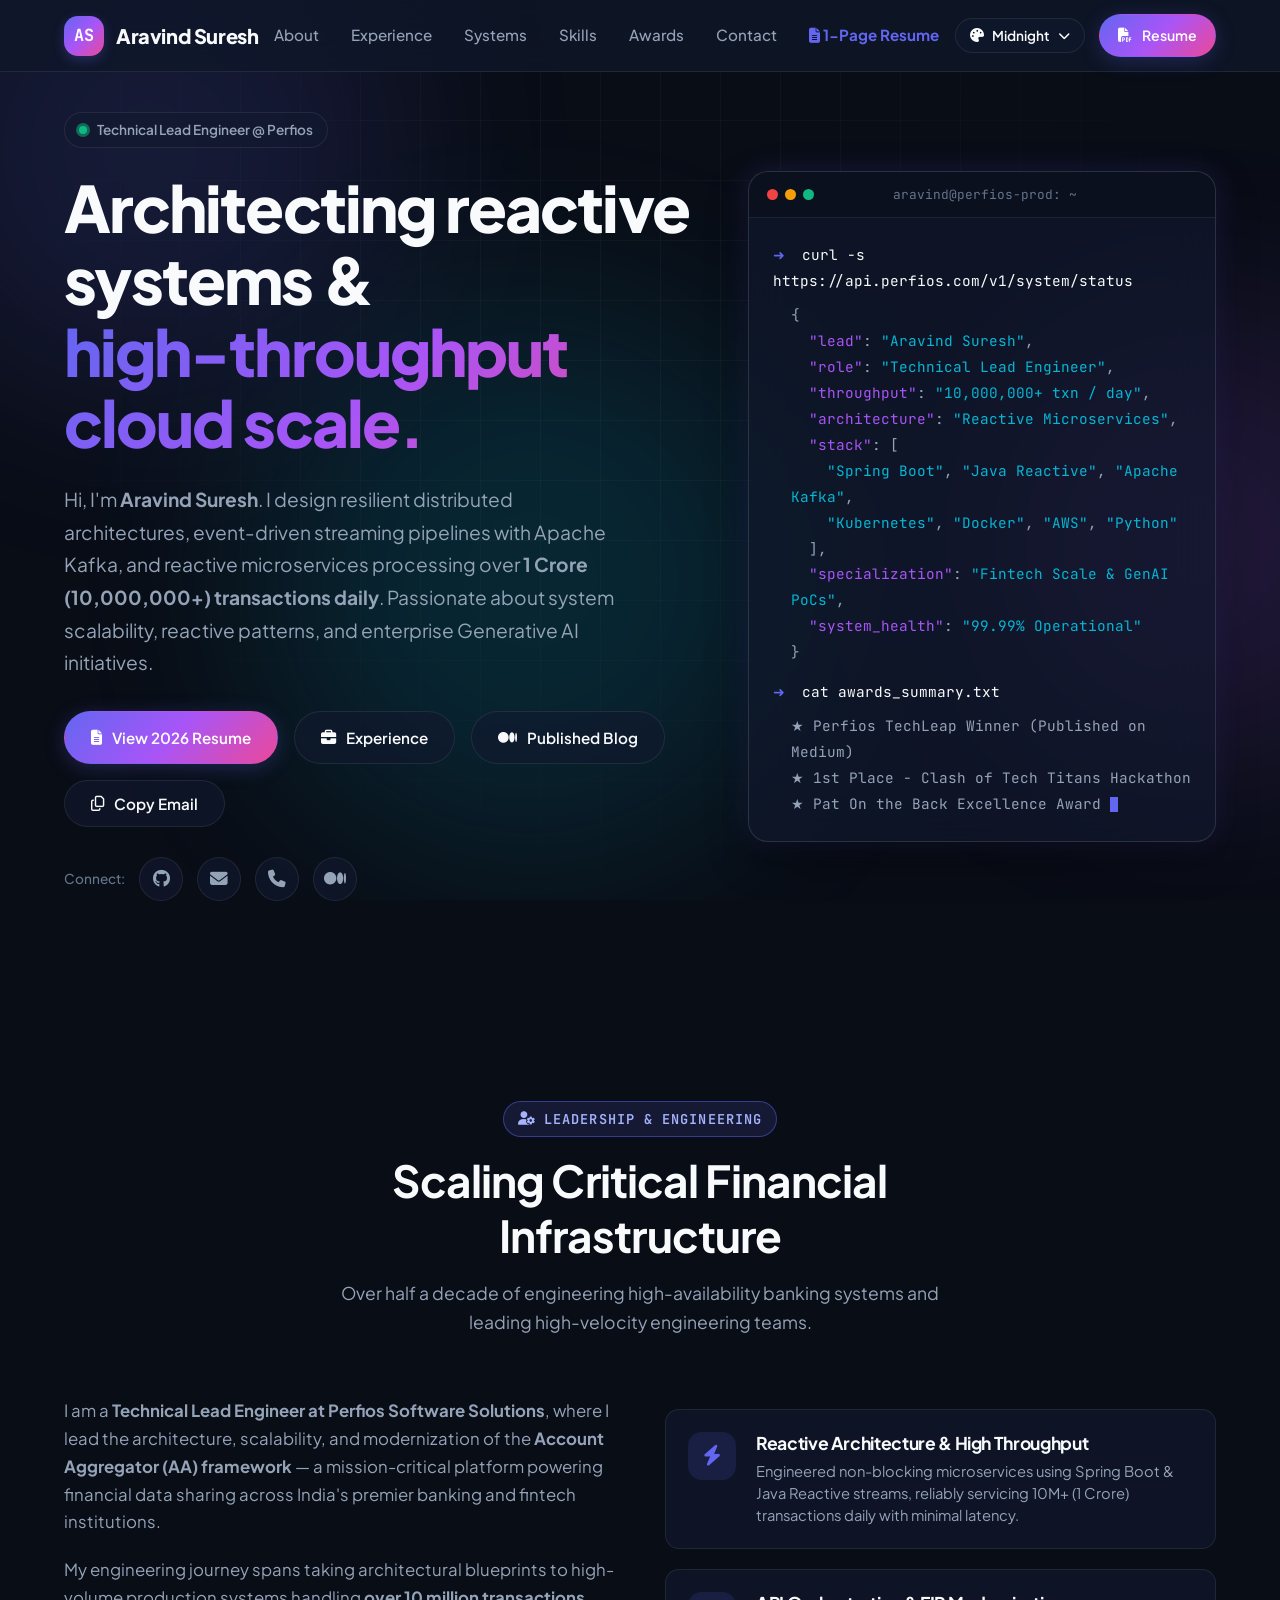
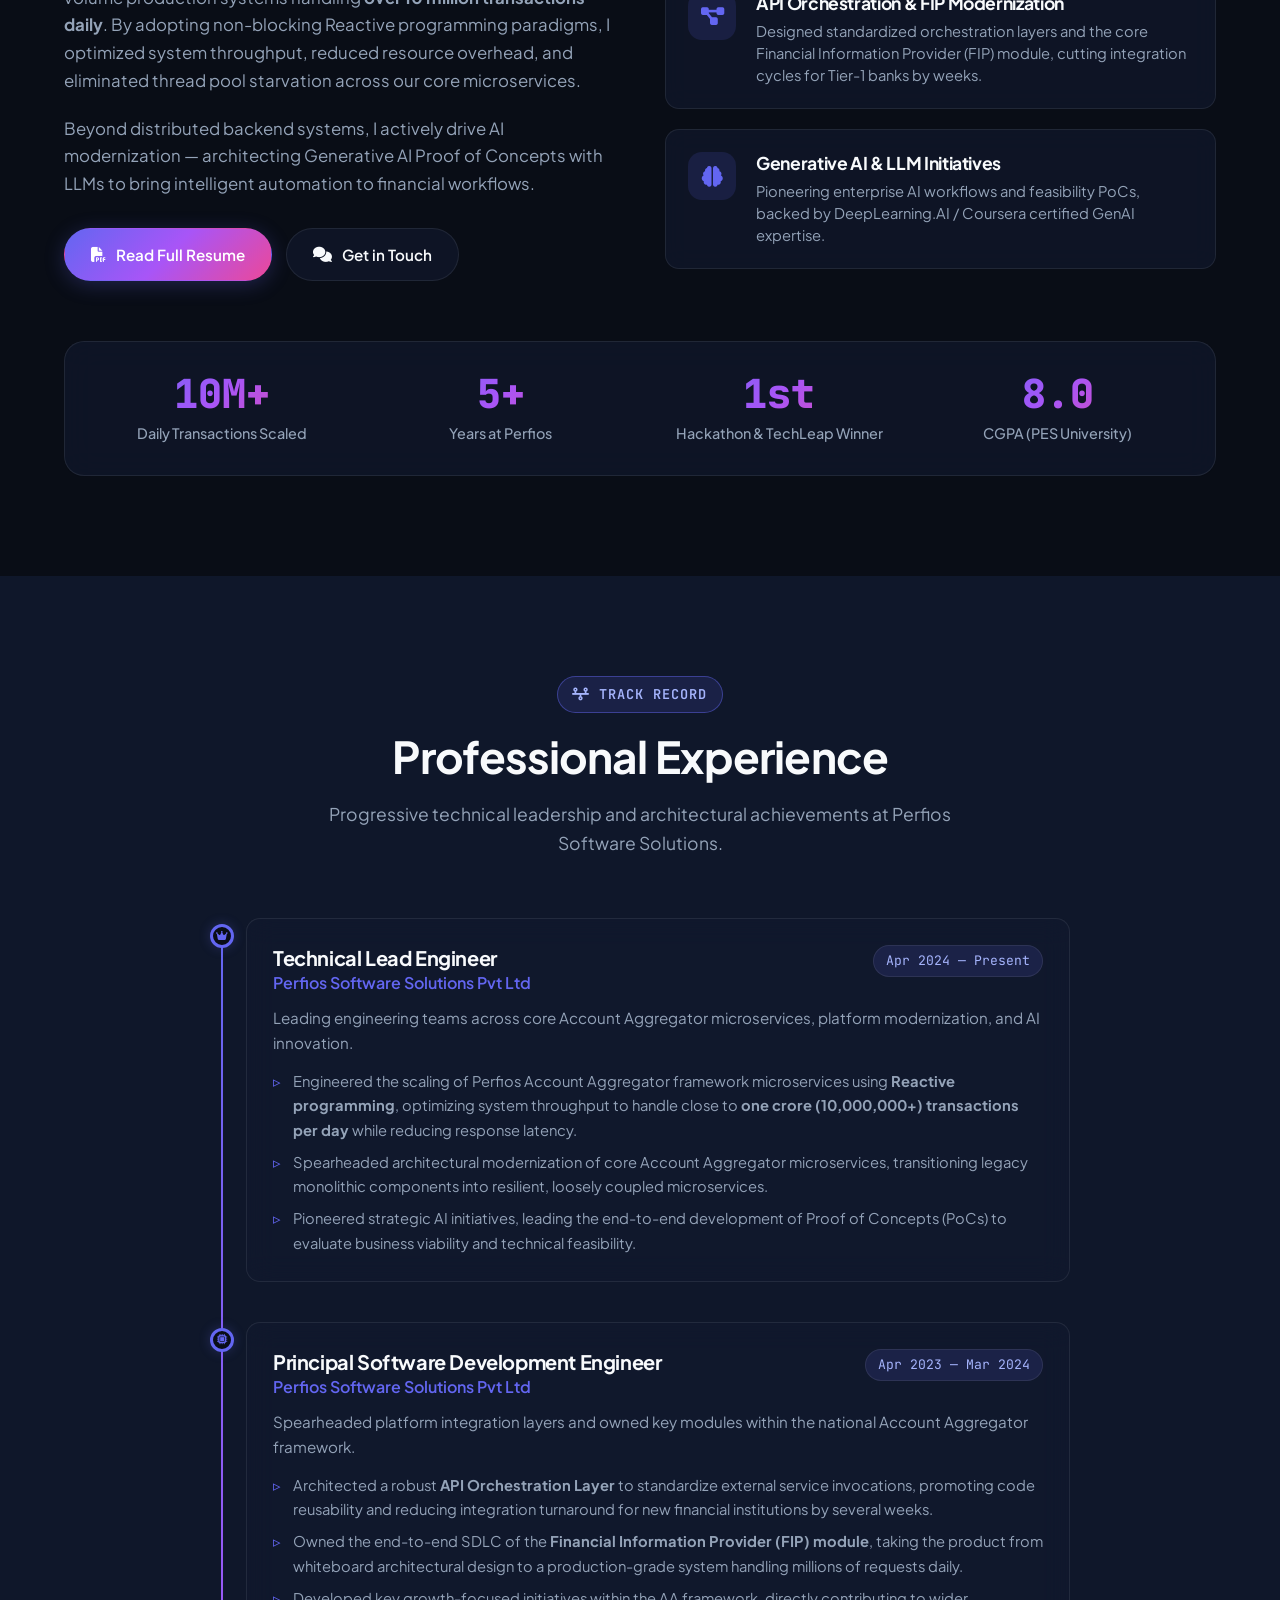
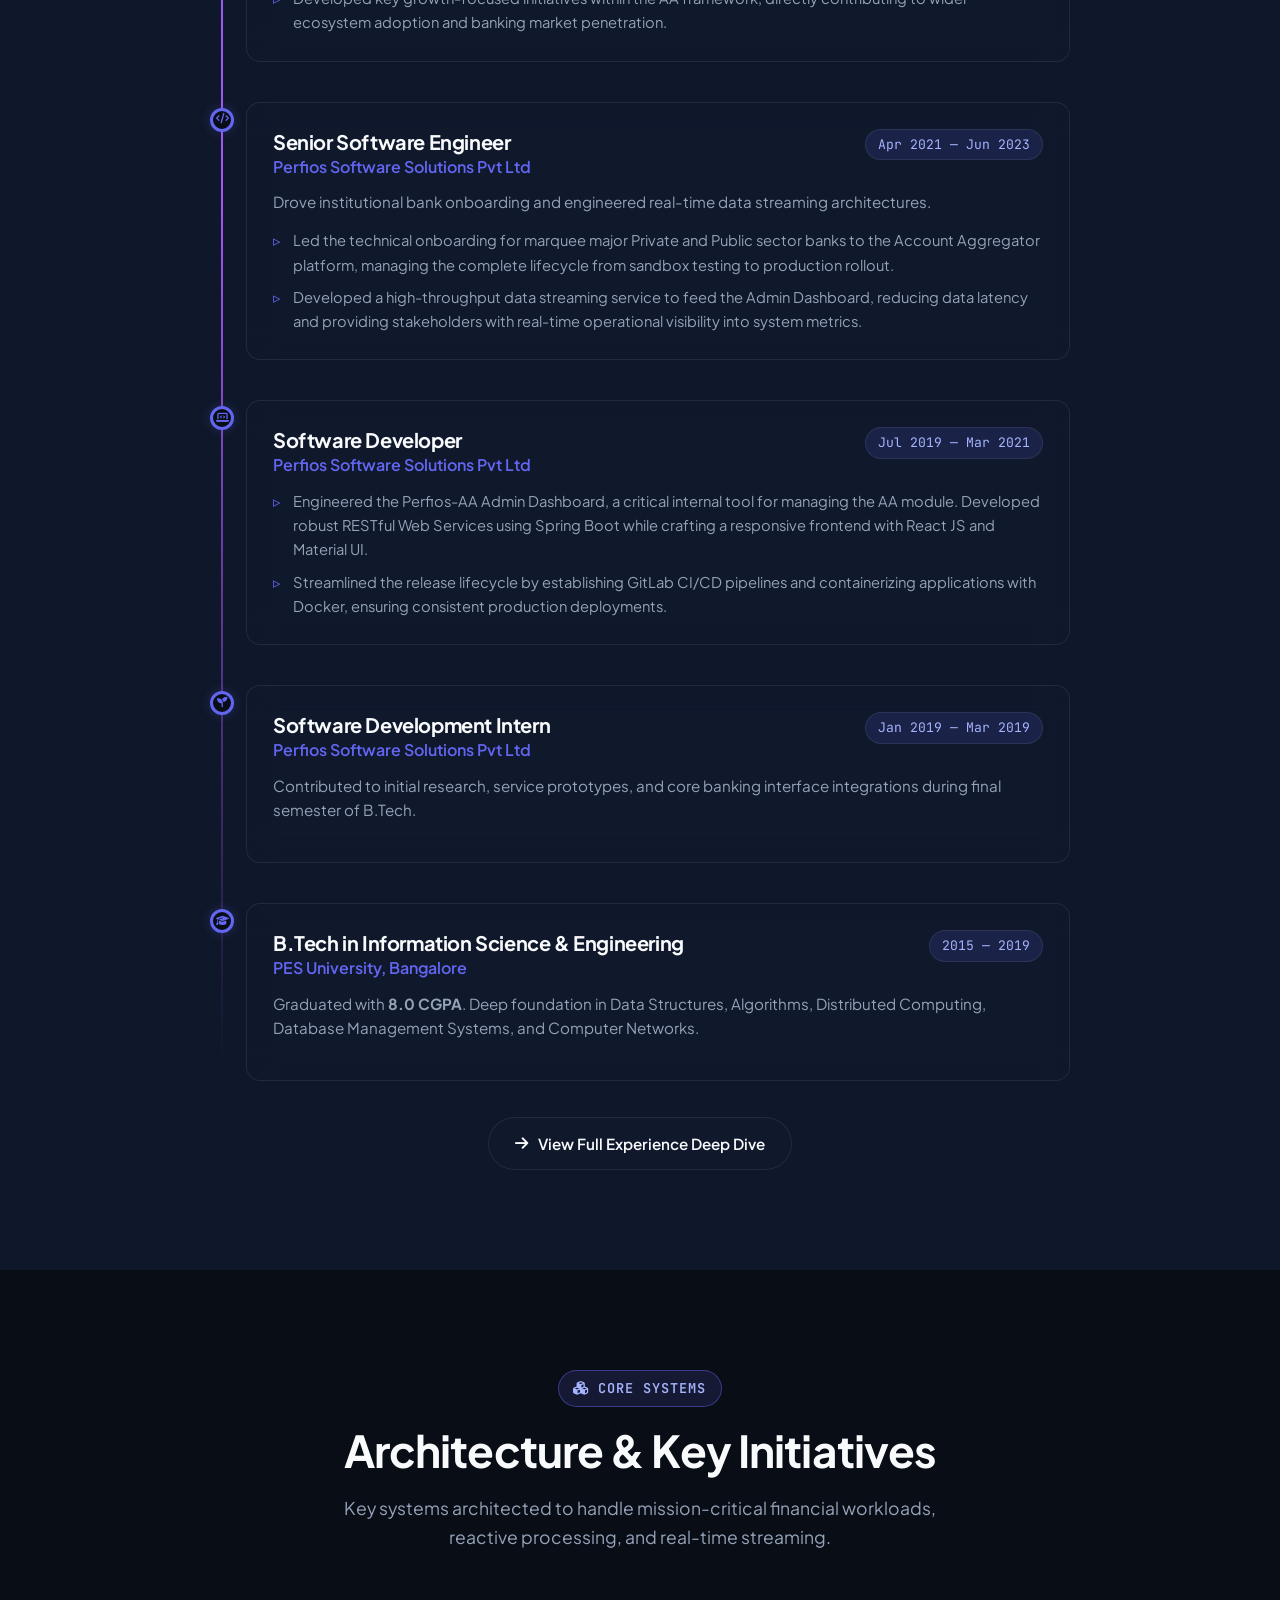
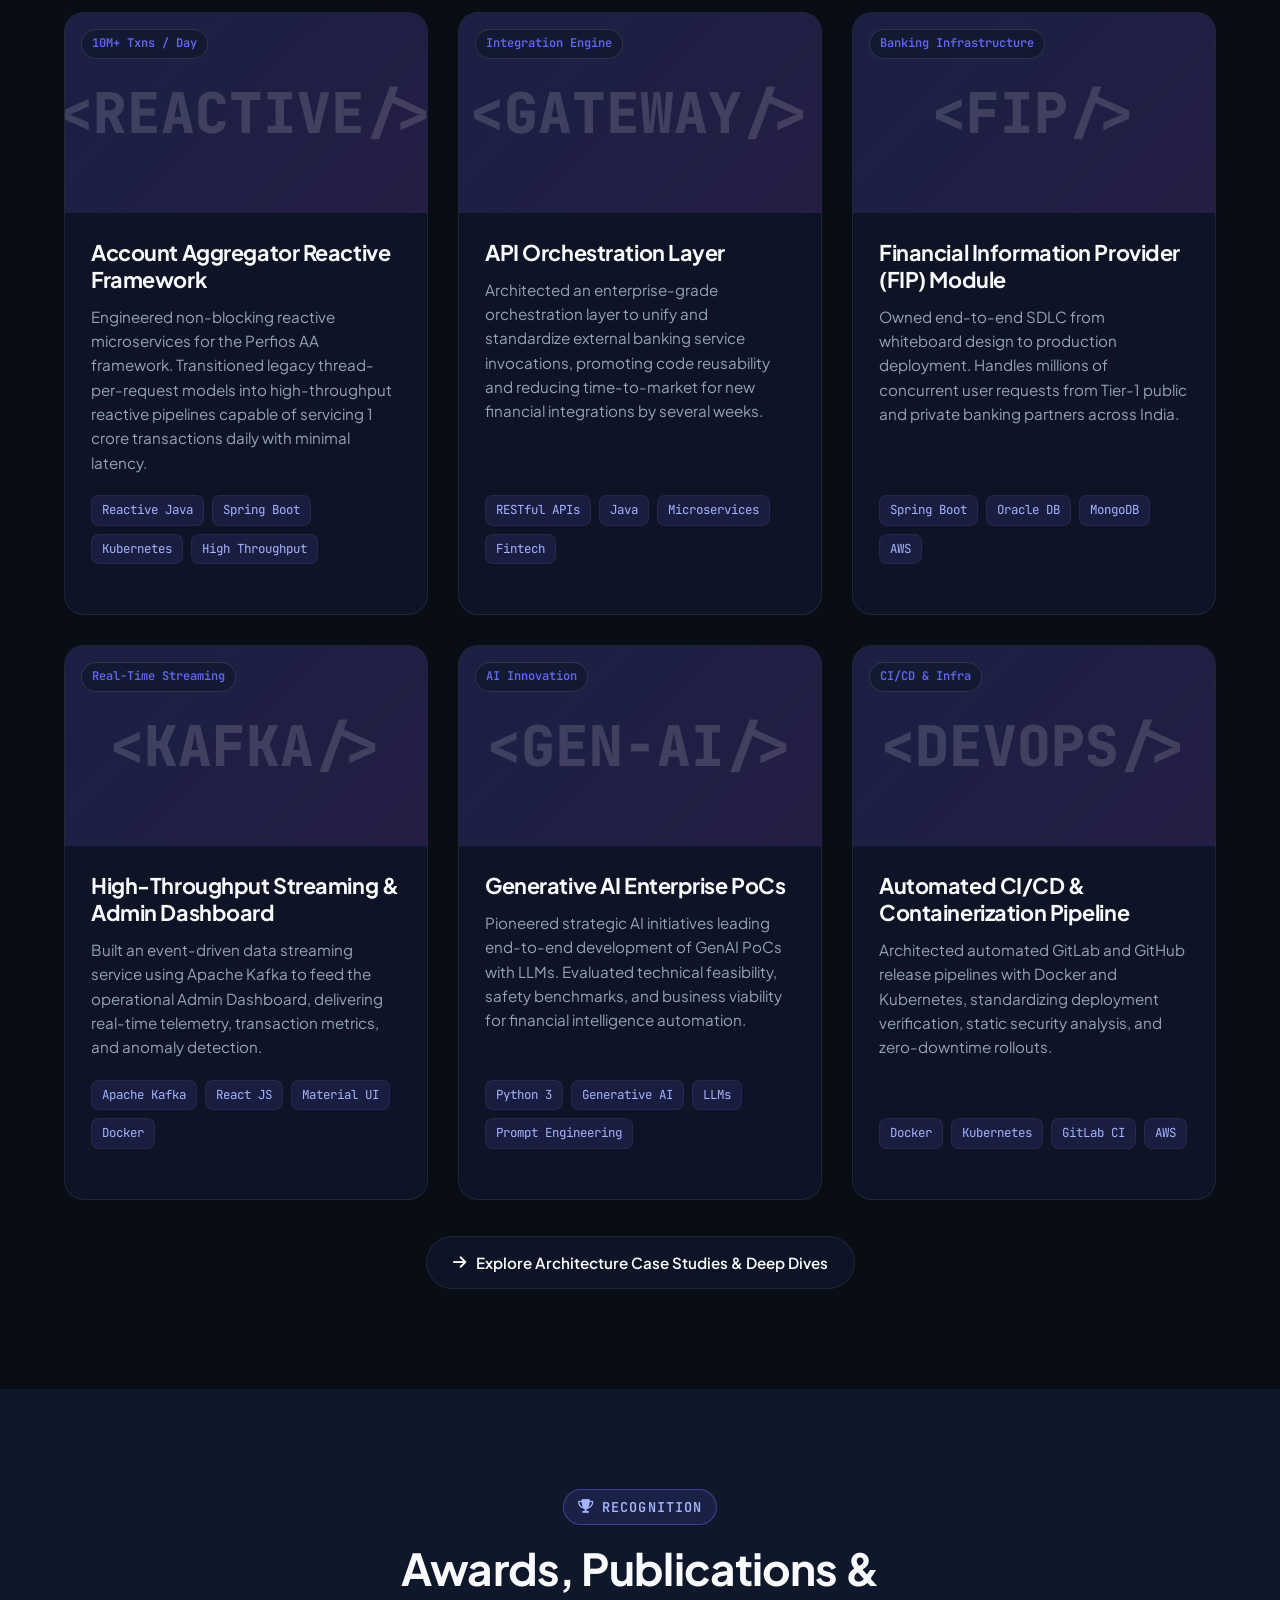
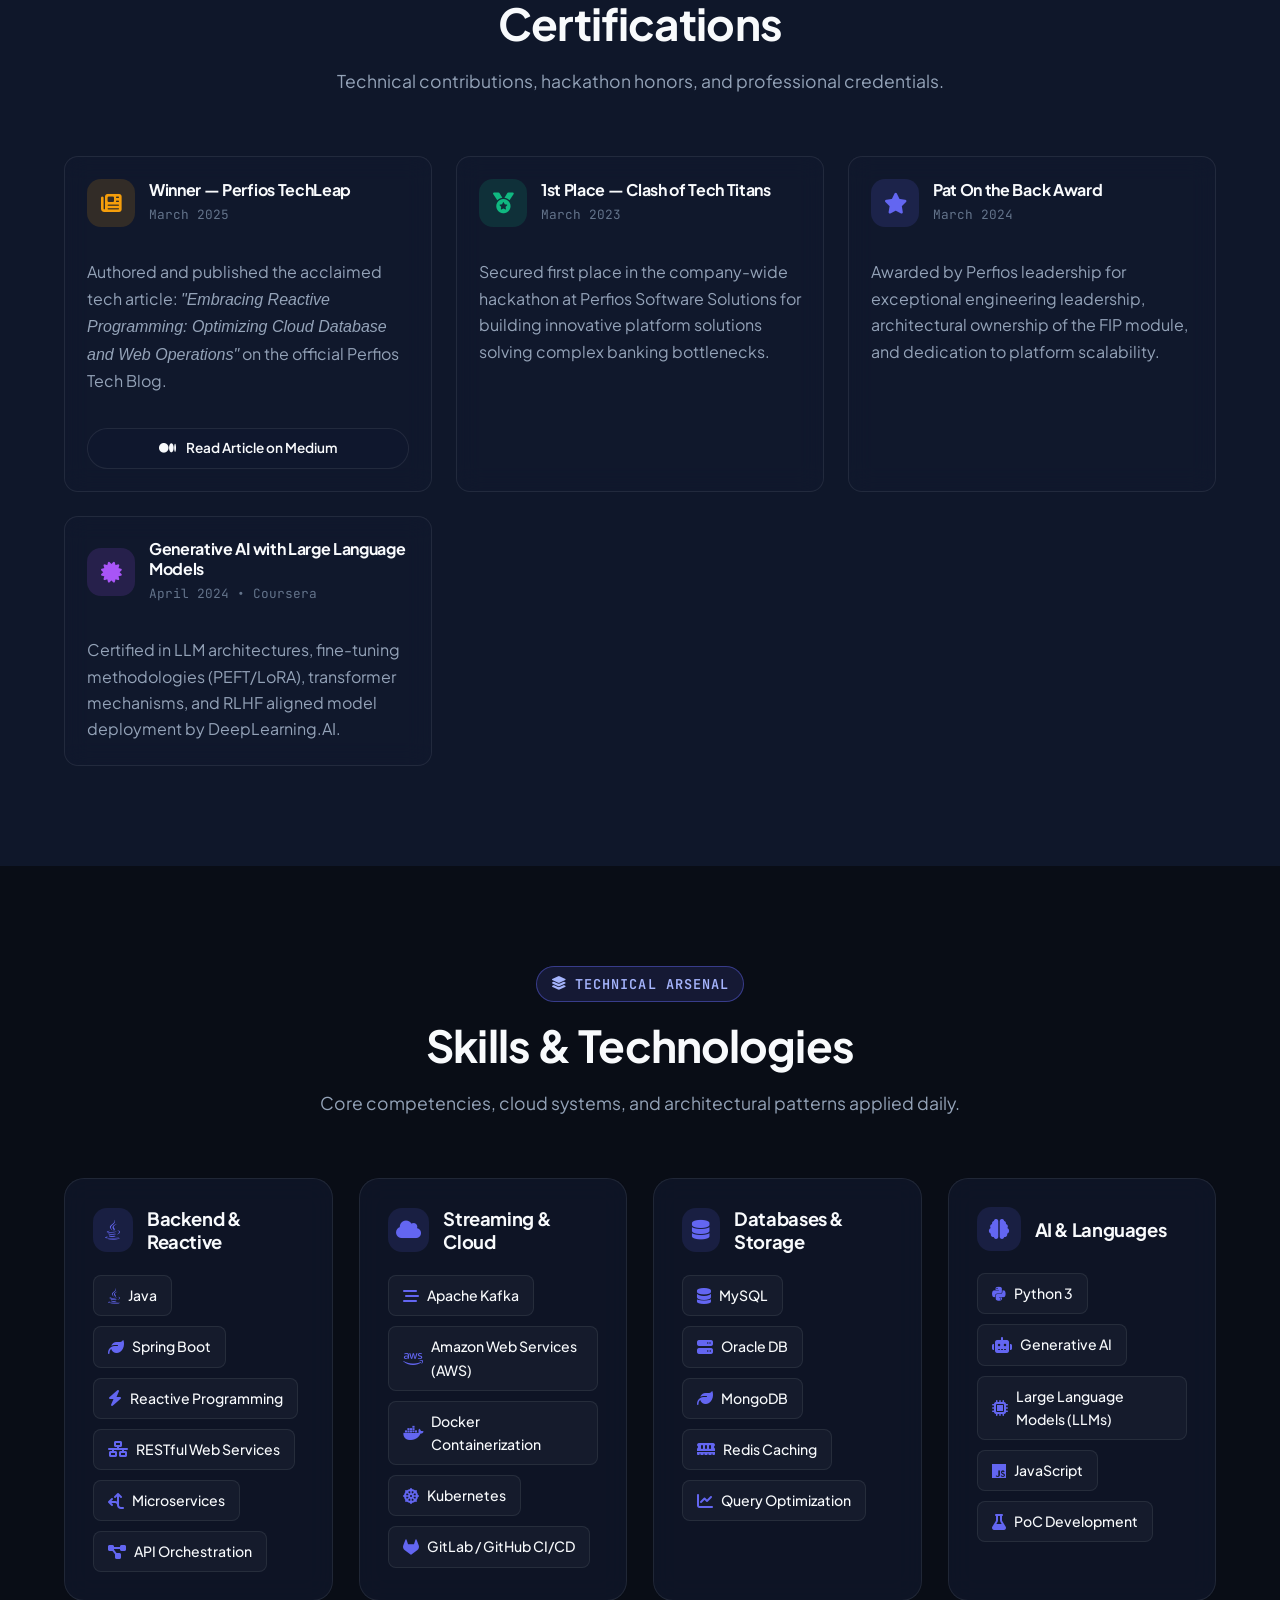
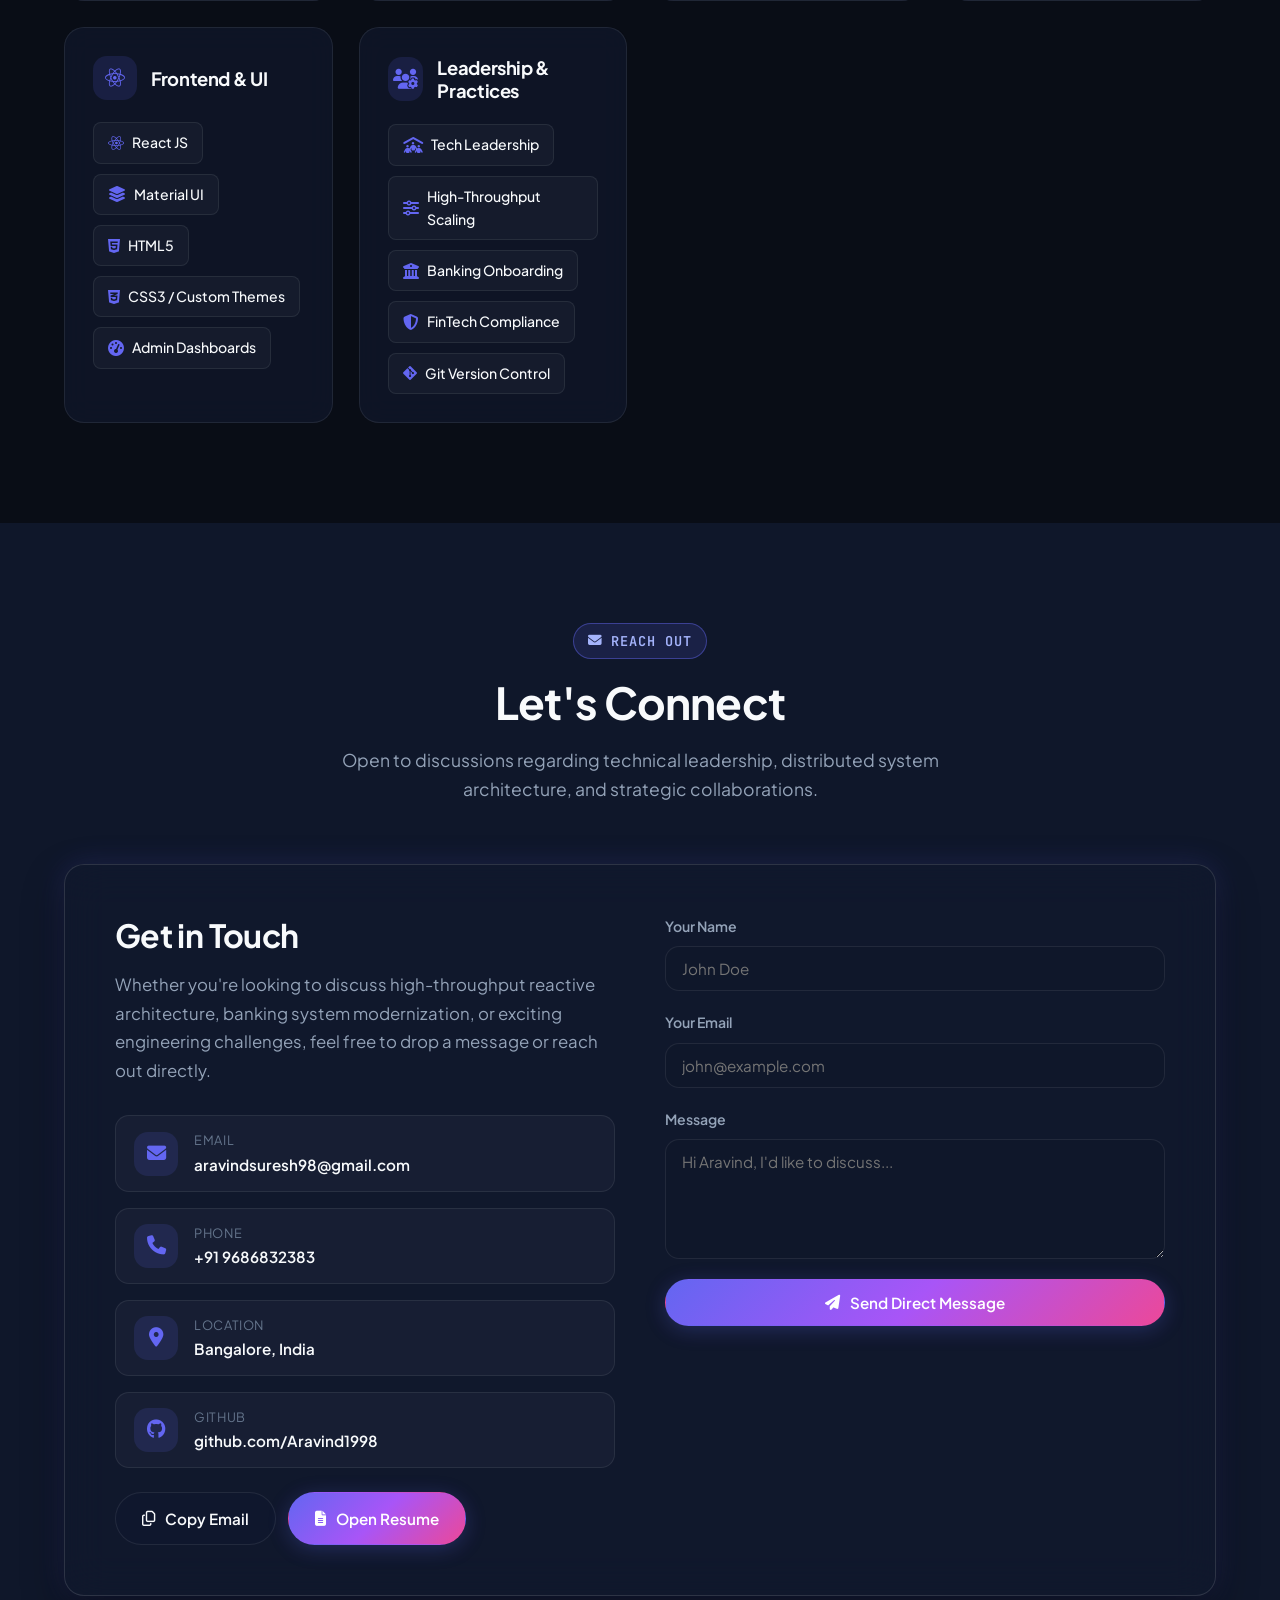
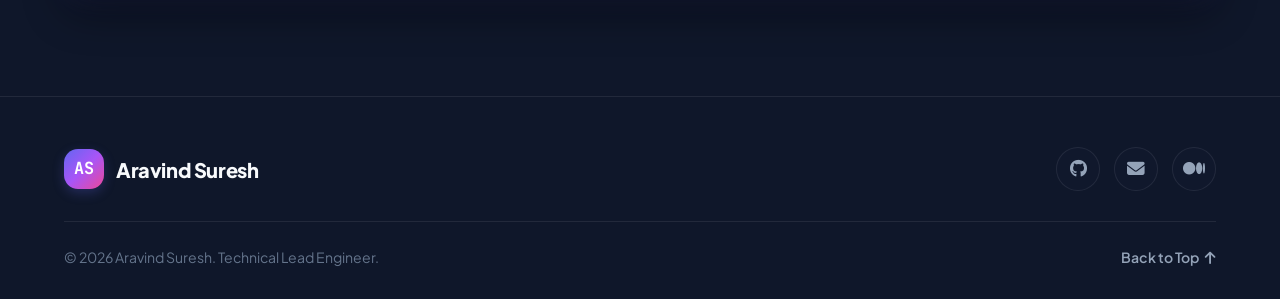
==== commit 6521158c: "feat: expand personal website to rich multi-page architecture with 1-page resume" ====
--- a/index.html
+++ b/index.html
@@ -44,12 +44,12 @@
 
       <ul class="nav-links" id="nav-links">
         <li><a href="#about" class="nav-link">About</a></li>
-        <li><a href="#experience" class="nav-link">Experience</a></li>
-        <li><a href="#projects" class="nav-link">Systems &amp; Impact</a></li>
+        <li><a href="experience.html" class="nav-link">Experience</a></li>
+        <li><a href="projects.html" class="nav-link">Systems</a></li>
         <li><a href="#skills" class="nav-link">Skills</a></li>
-        <li><a href="#awards" class="nav-link">Awards &amp; Writing</a></li>
-        <li><a href="#contact" class="nav-link">Contact</a></li>
-        <li><a href="resume.html" class="nav-link" style="color: var(--accent-primary); font-weight: 700;"><i class="fa-solid fa-file-lines"></i> Resume</a></li>
+        <li><a href="#awards" class="nav-link">Awards</a></li>
+        <li><a href="contact.html" class="nav-link">Contact</a></li>
+        <li><a href="resume.html" class="nav-link" style="color: var(--accent-primary); font-weight: 700;"><i class="fa-solid fa-file-lines"></i> 1-Page Resume</a></li>
       </ul>
 
       <div class="nav-actions">
@@ -402,6 +402,12 @@
             </div>
           </div>
         </div>
+
+        <div style="text-align: center; margin-top: 36px;">
+          <a href="experience.html" class="btn btn-secondary">
+            <i class="fa-solid fa-arrow-right"></i> View Full Experience Deep Dive
+          </a>
+        </div>
       </div>
     </section>
 
@@ -534,6 +540,12 @@
               </div>
             </div>
           </div>
+        </div>
+
+        <div style="text-align: center; margin-top: 36px;">
+          <a href="projects.html" class="btn btn-secondary">
+            <i class="fa-solid fa-arrow-right"></i> Explore Architecture Case Studies &amp; Deep Dives
+          </a>
         </div>
       </div>
     </section>
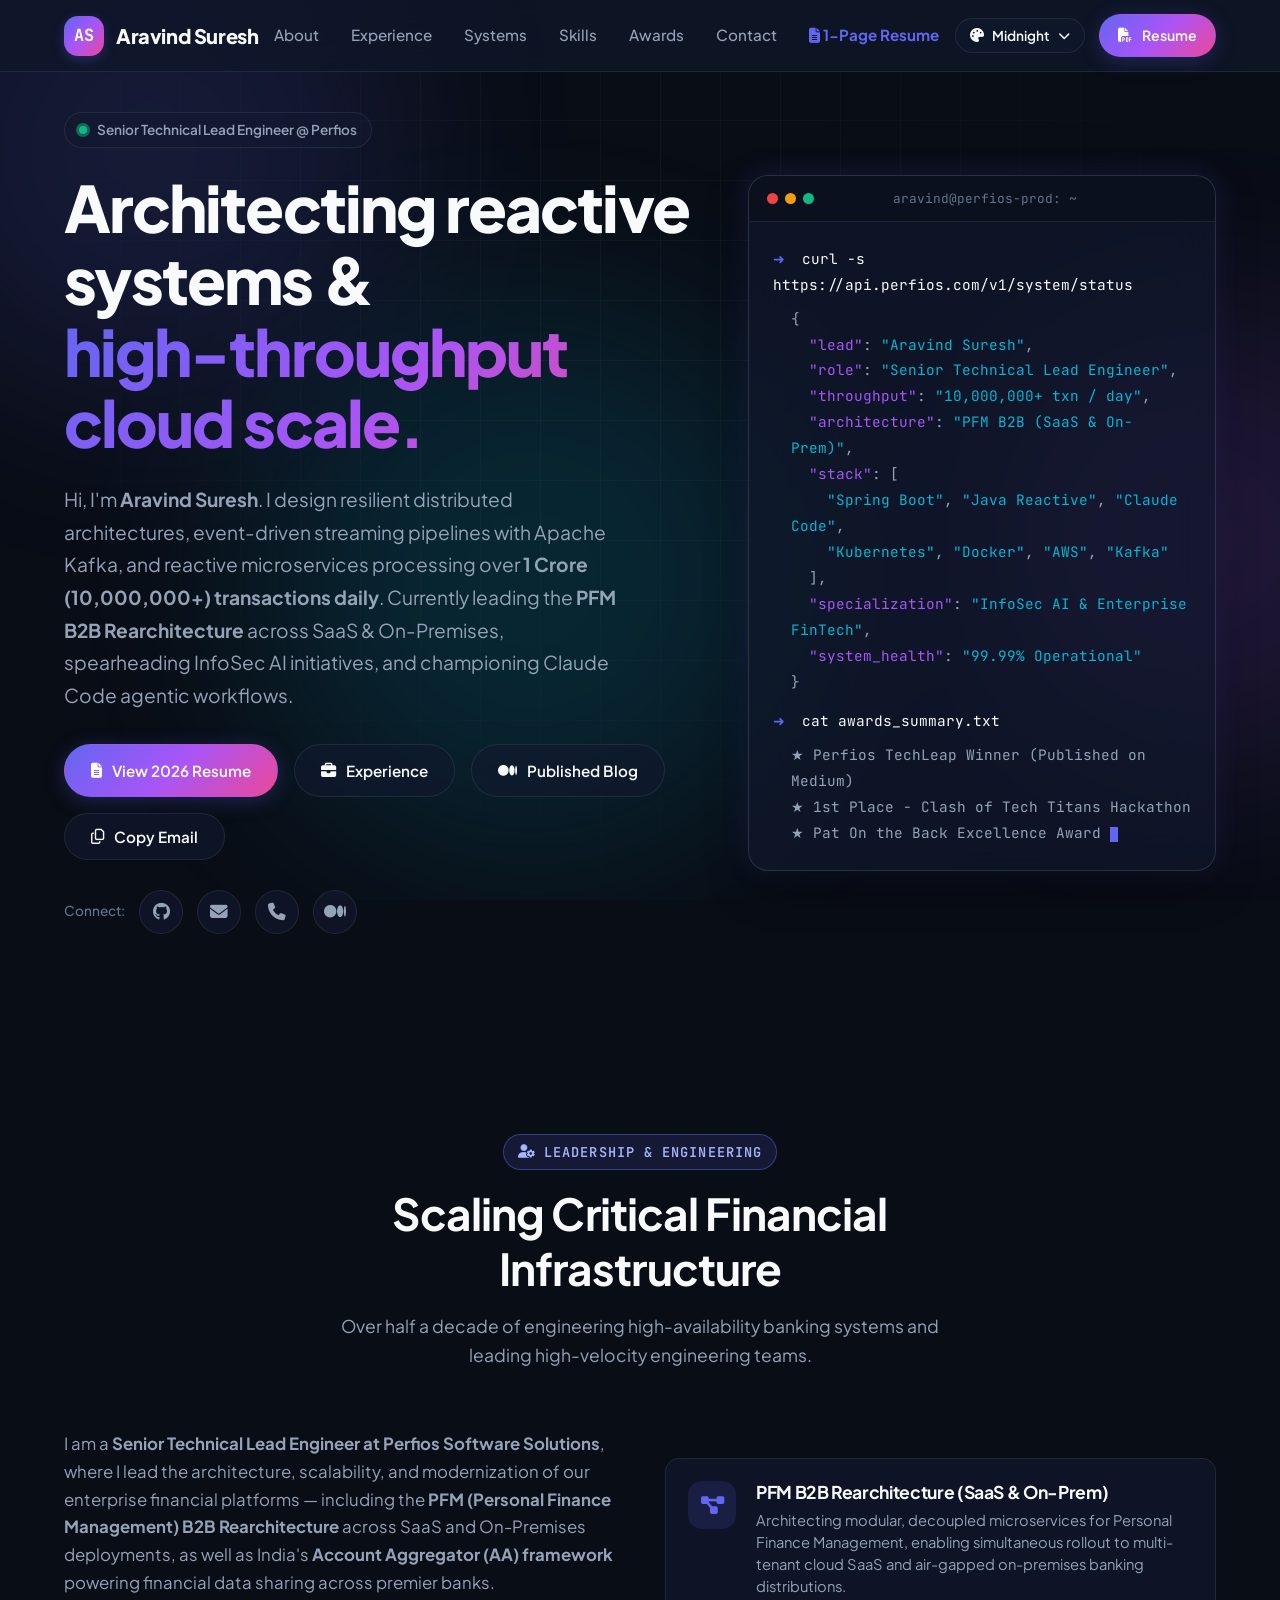
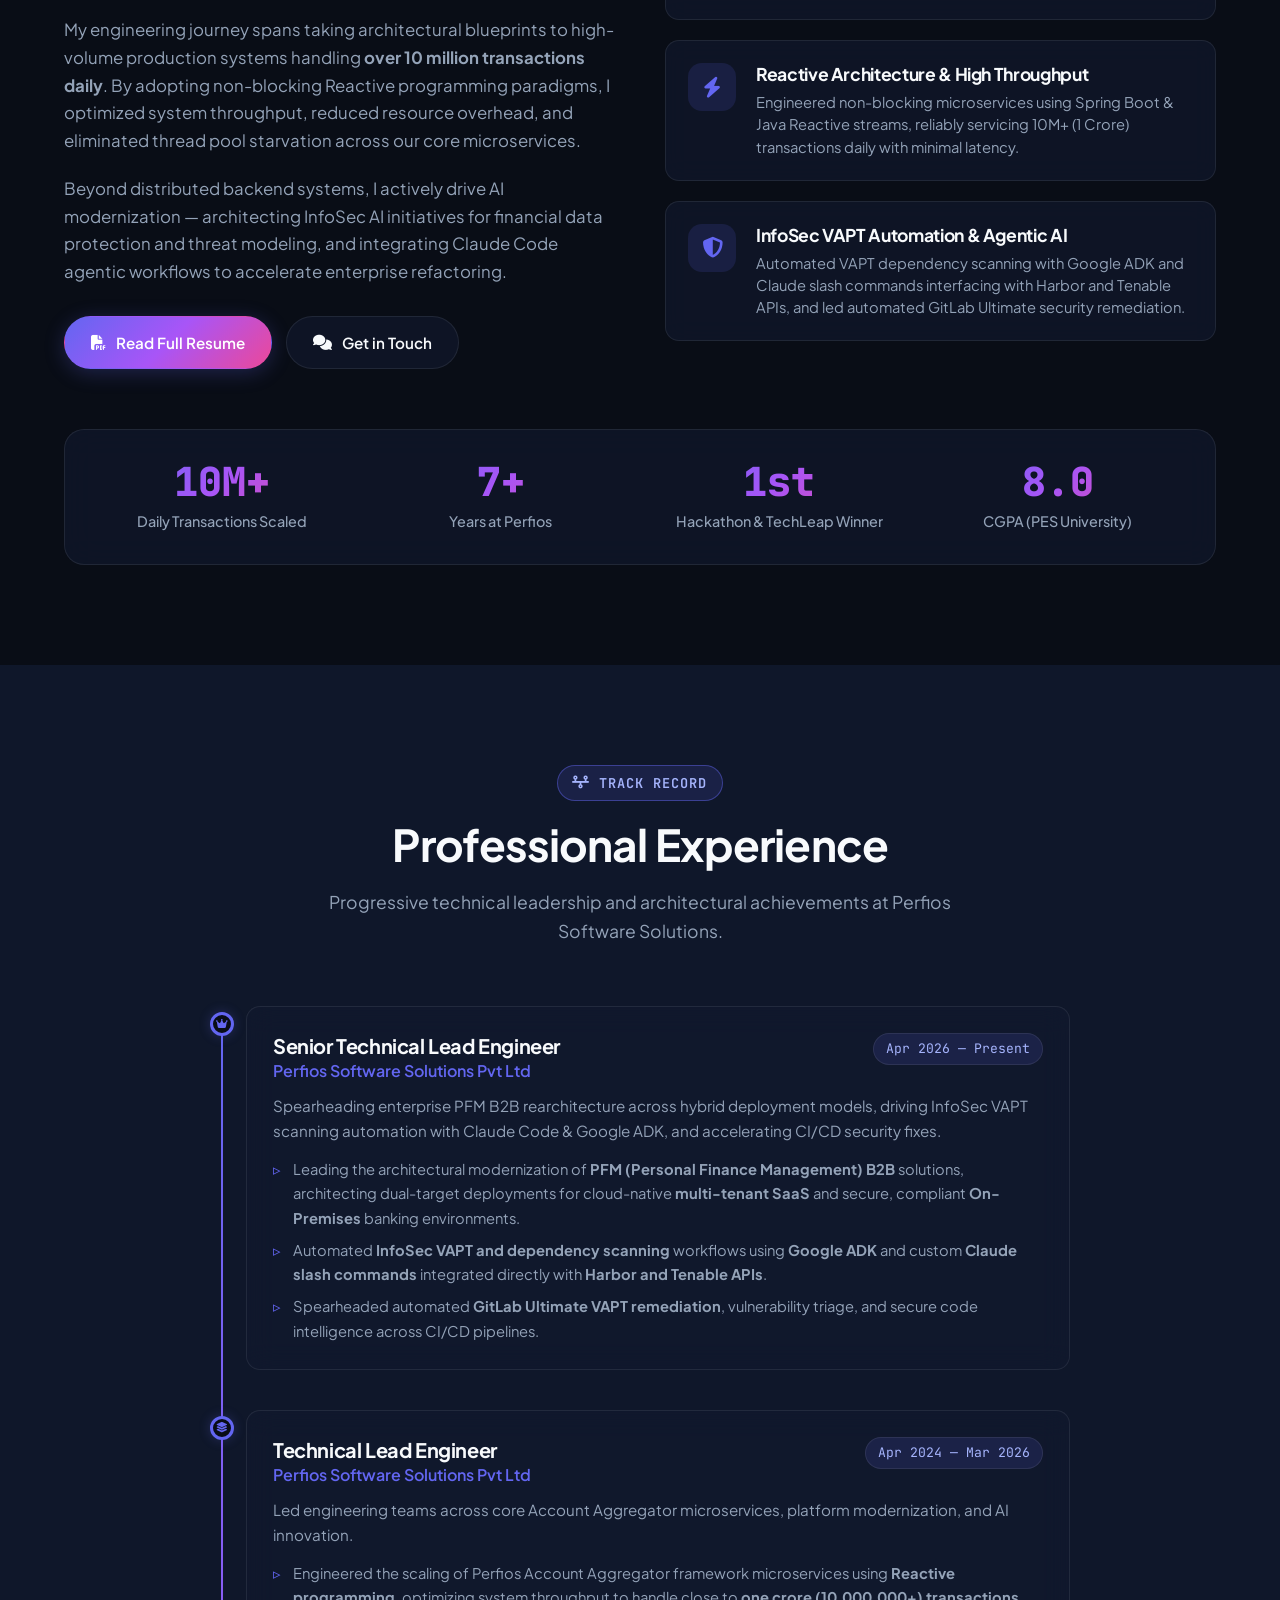
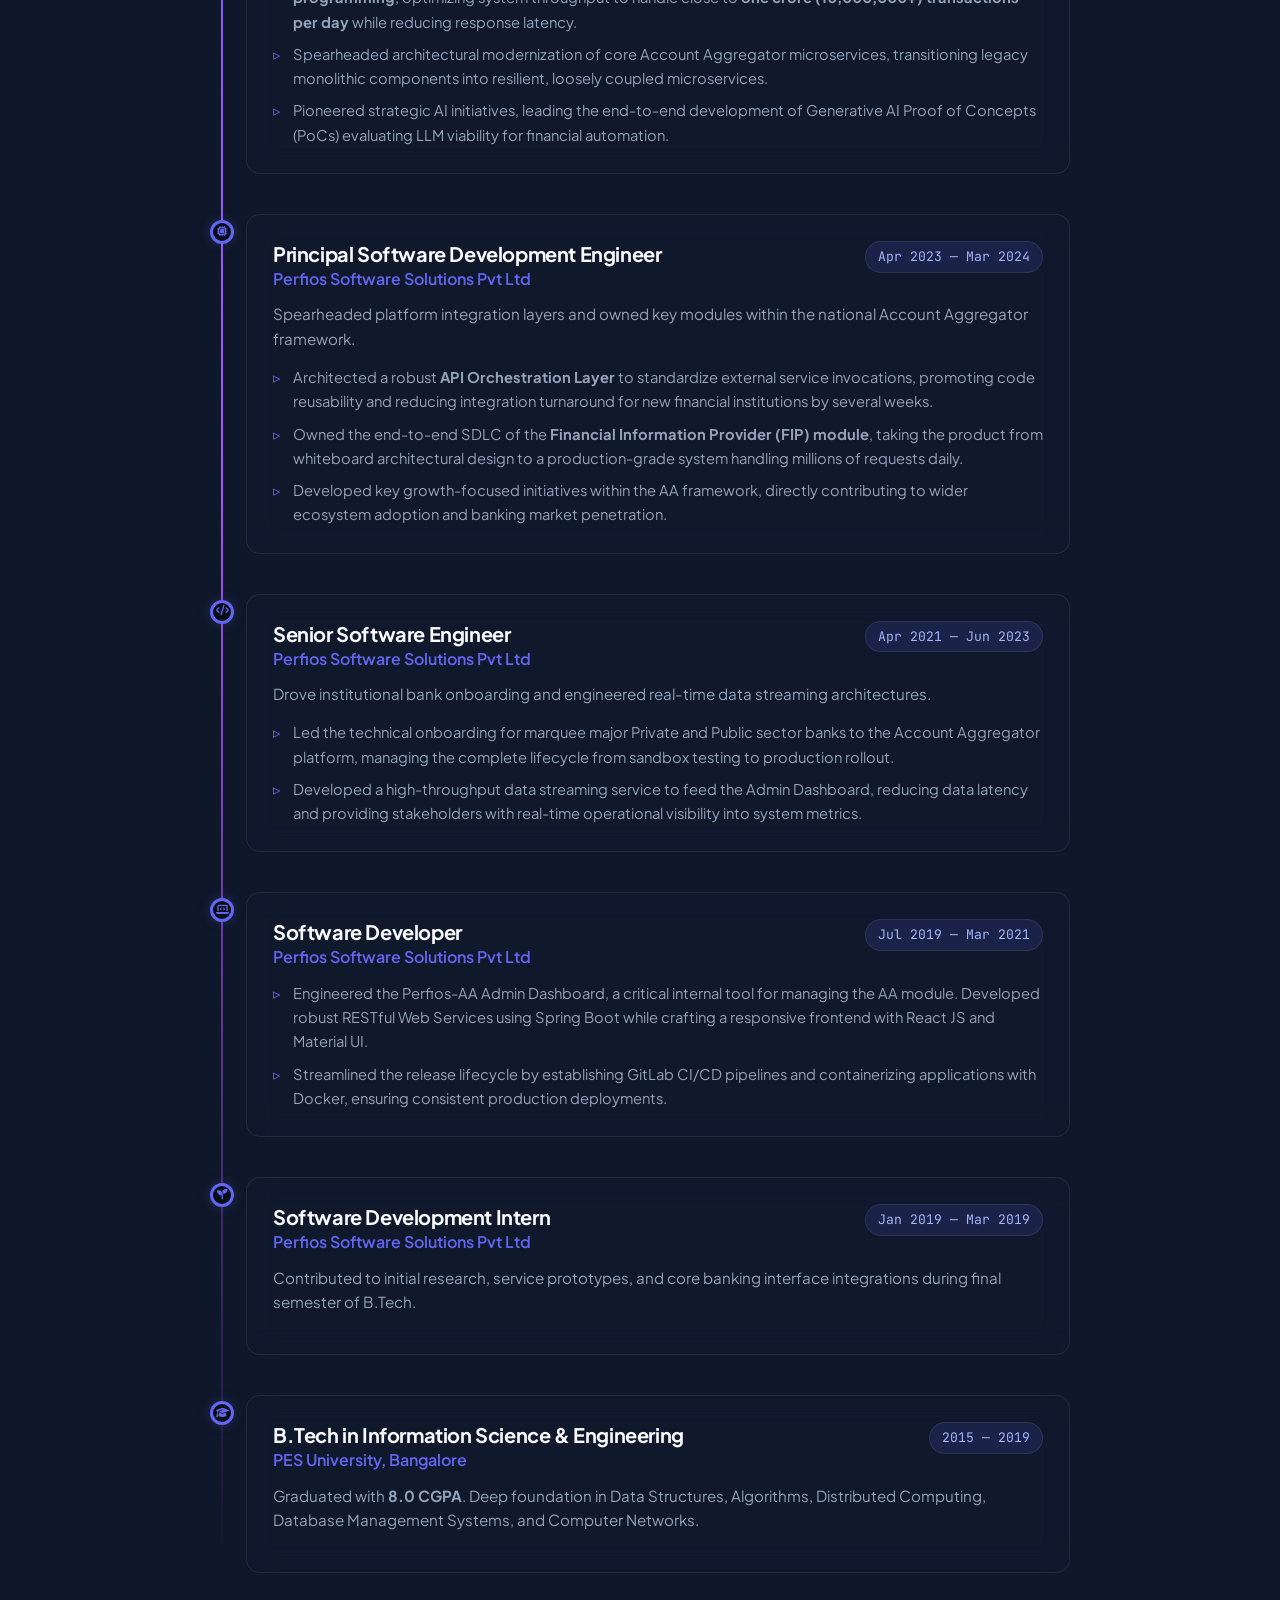
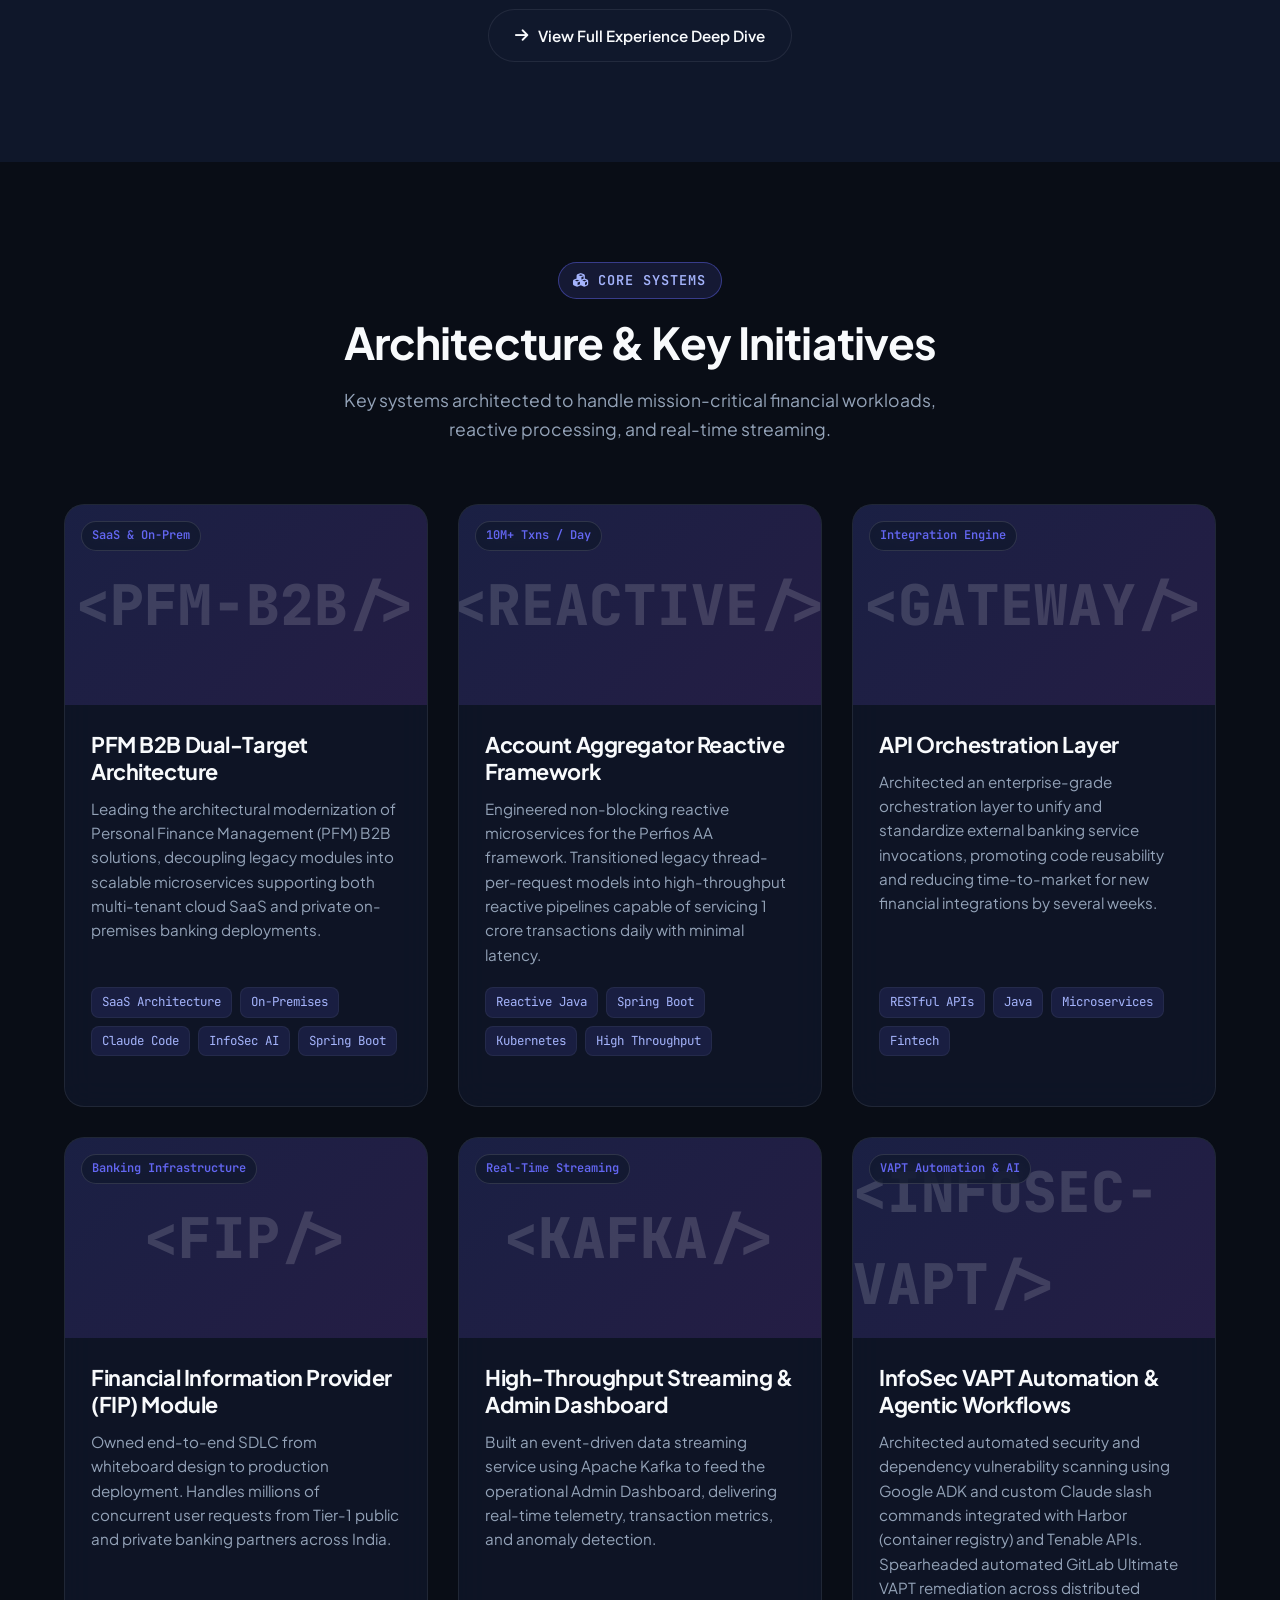
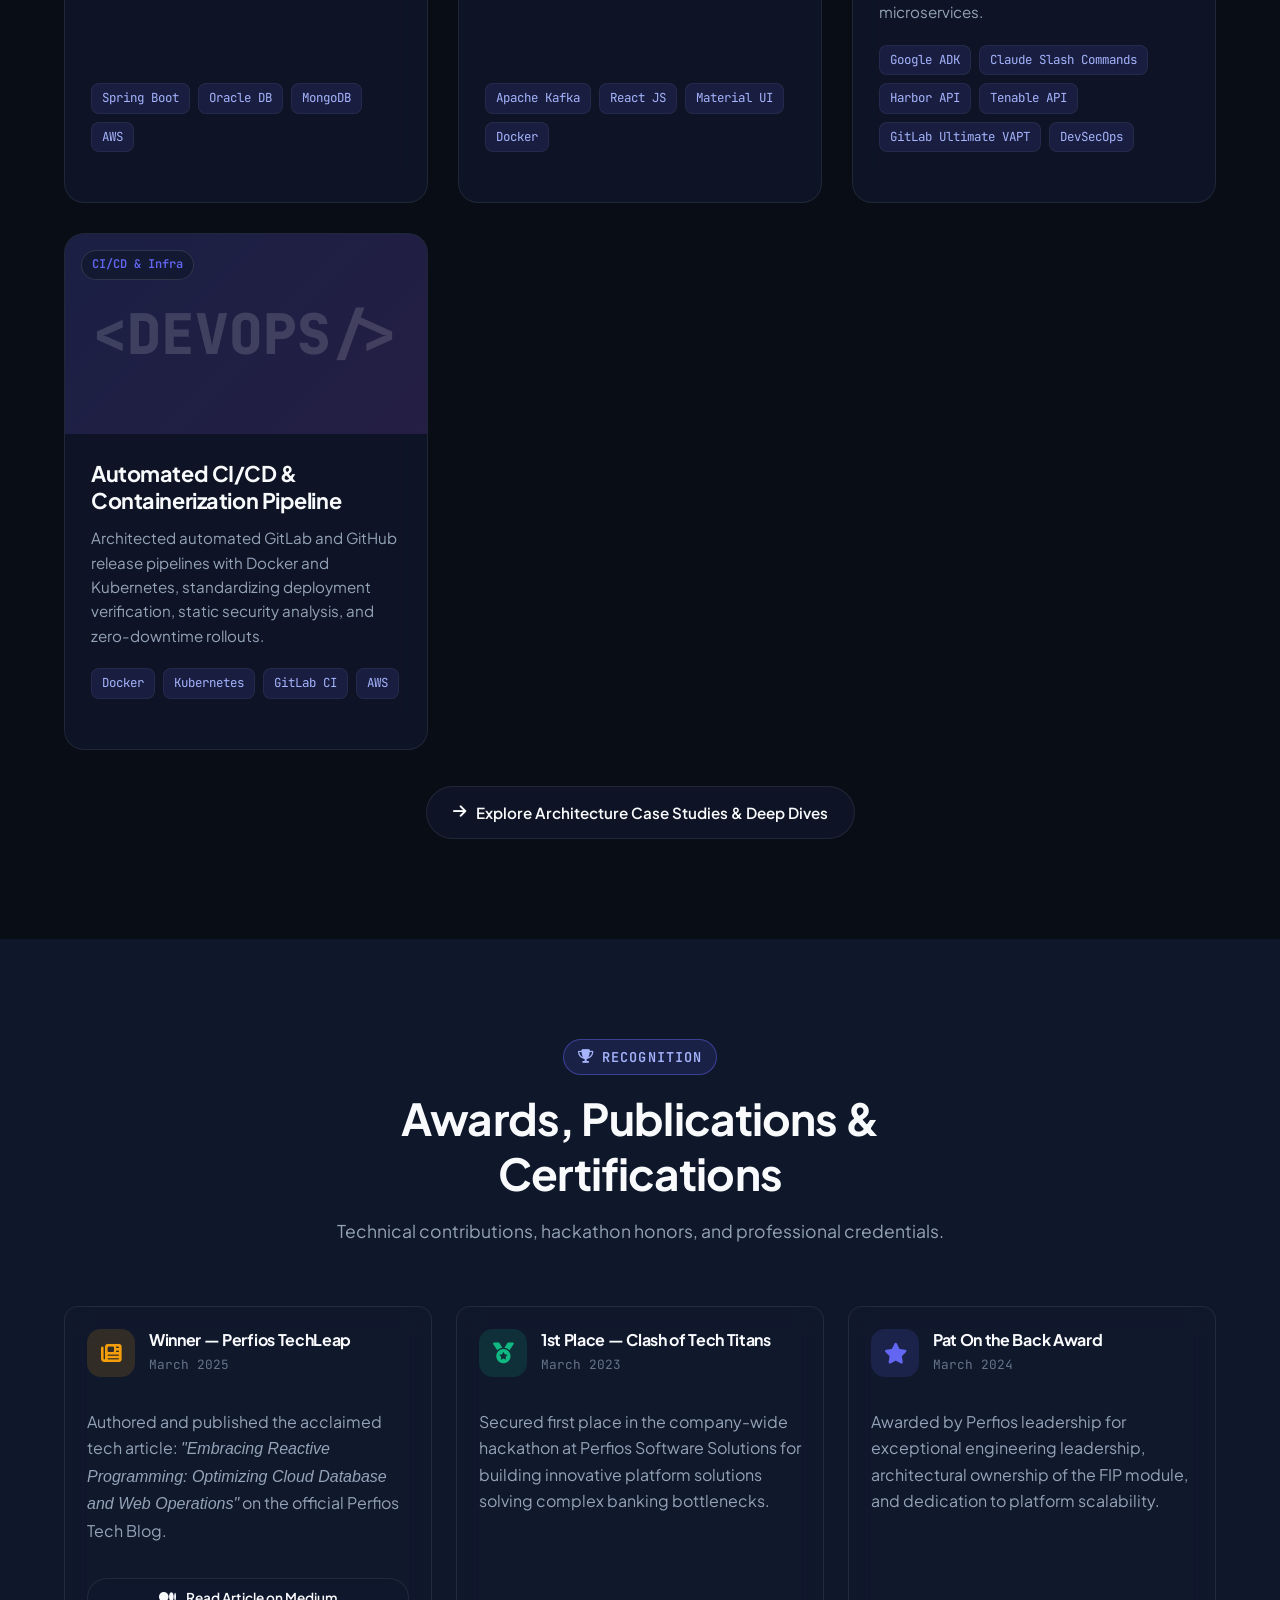
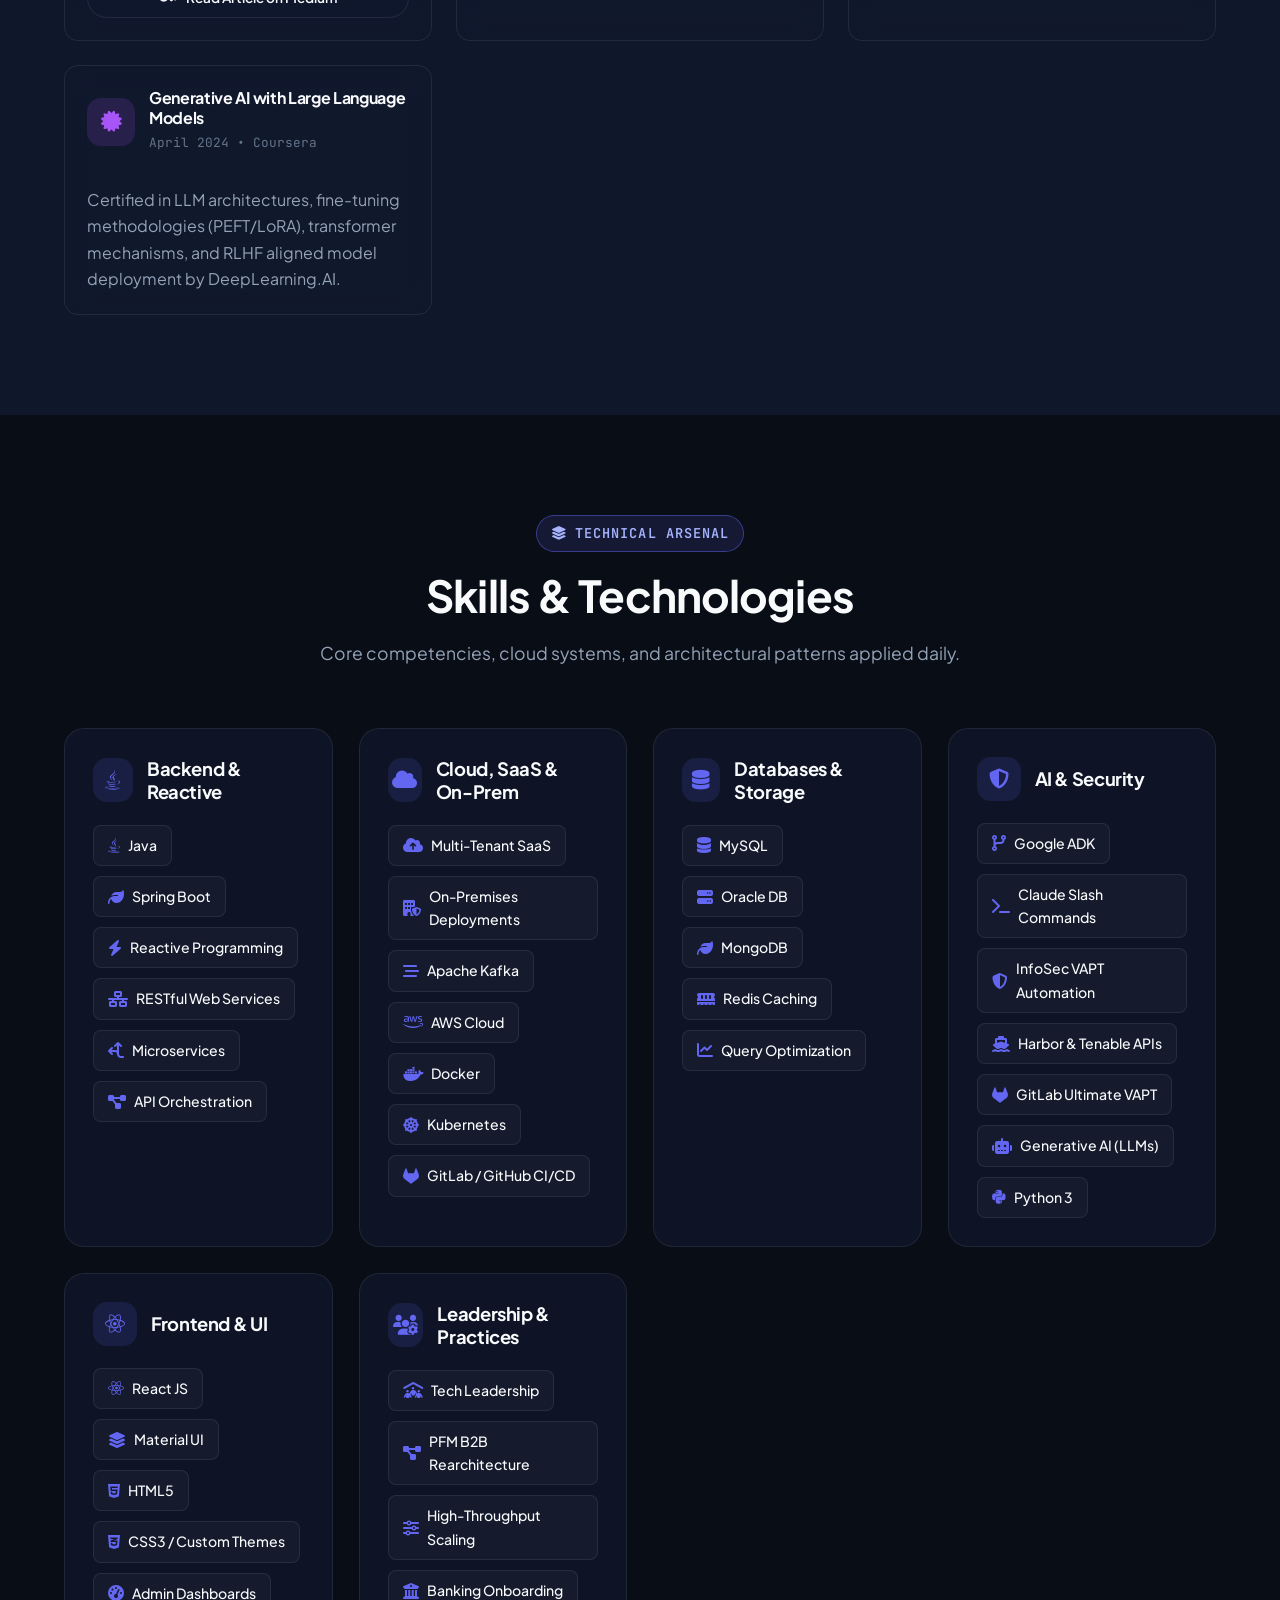
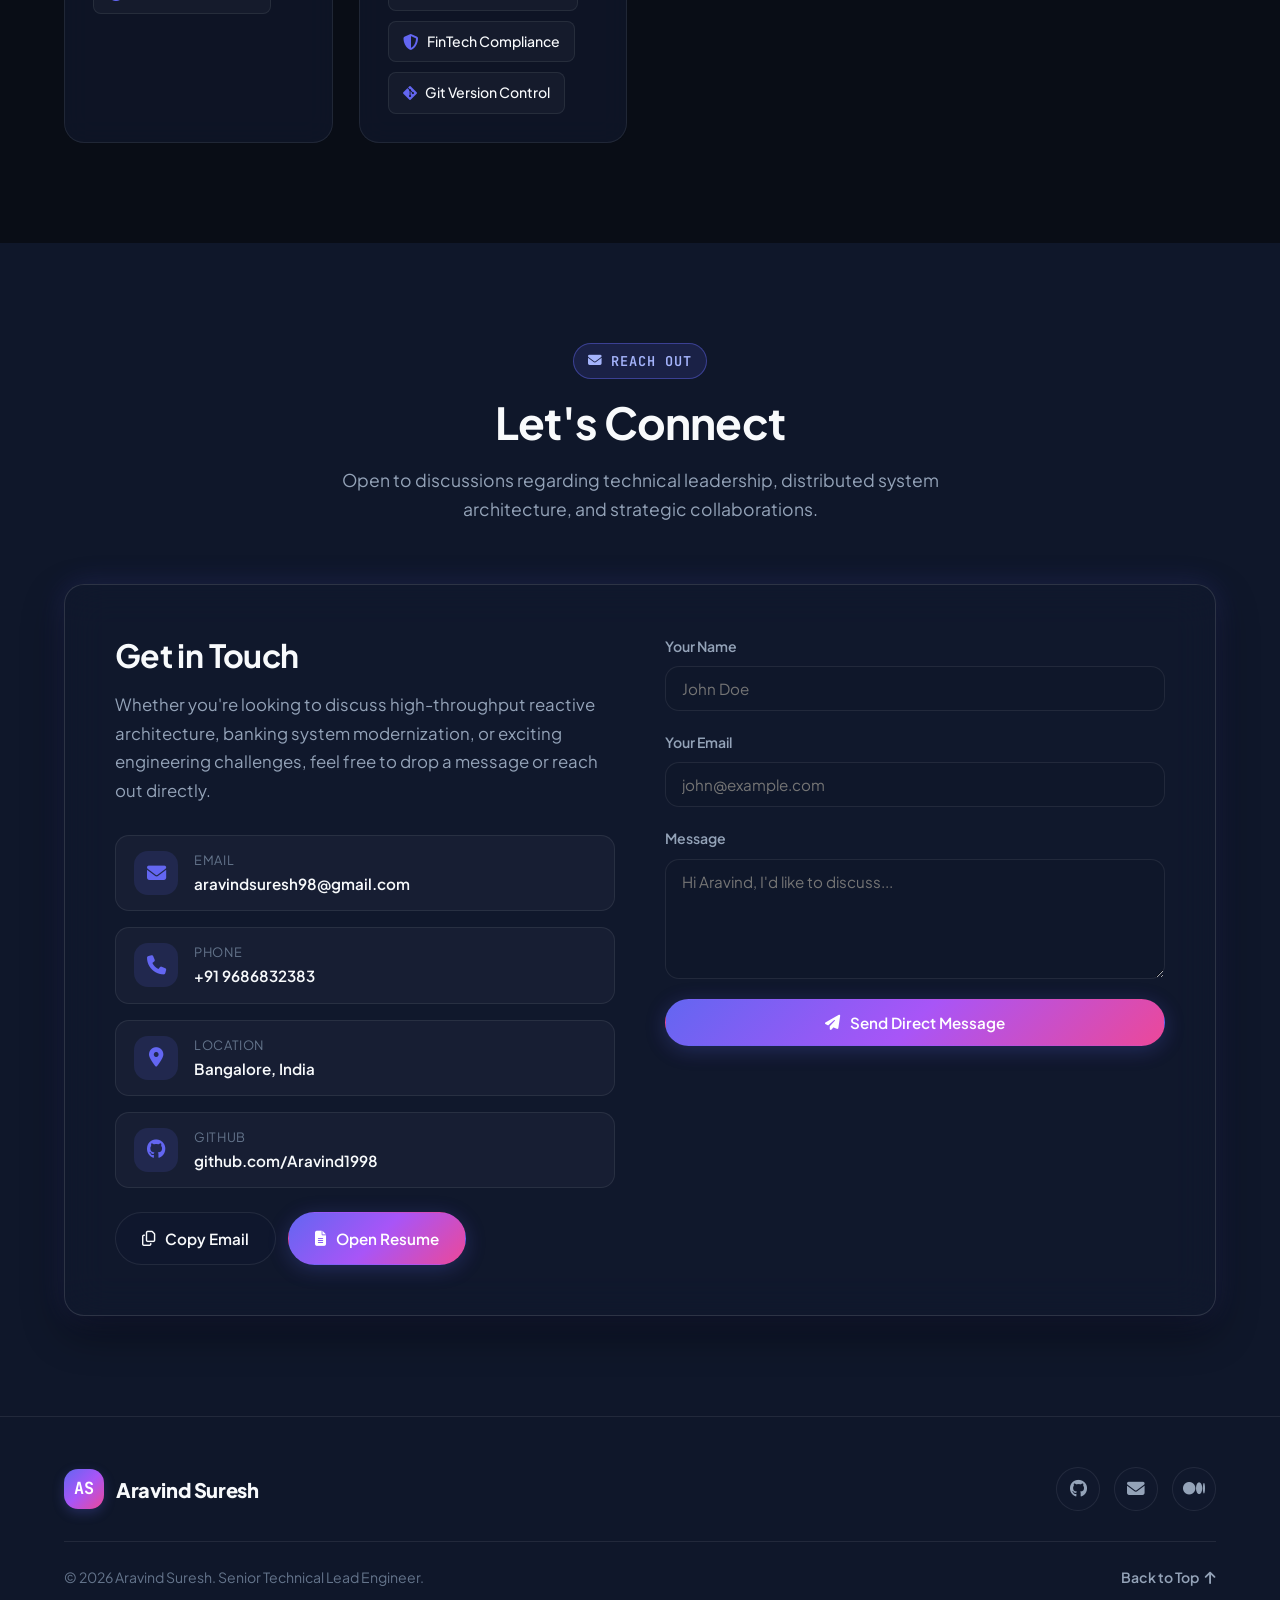
==== commit b4cbd442: "feat: add Senior Technical Lead promotion, PFM B2B rearchitecture, and InfoSec AI initiatives" ====
--- a/index.html
+++ b/index.html
@@ -3,18 +3,18 @@
 <head>
   <meta charset="UTF-8">
   <meta name="viewport" content="width=device-width, initial-scale=1.0">
-  <title>Aravind Suresh | Technical Lead Engineer</title>
+  <title>Aravind Suresh | Senior Technical Lead Engineer</title>
 
   <!-- SEO & Metadata -->
-  <meta name="description" content="Portfolio of Aravind Suresh — Technical Lead Engineer at Perfios specializing in Reactive Programming, High-Throughput Microservices (10M+ txns/day), Cloud Architecture & Generative AI.">
+  <meta name="description" content="Portfolio of Aravind Suresh — Senior Technical Lead Engineer at Perfios specializing in PFM B2B Rearchitecture (SaaS & On-Prem), Reactive Systems (10M+ txns/day), InfoSec AI & Claude Code.">
   <meta name="author" content="Aravind Suresh">
-  <meta name="keywords" content="Aravind Suresh, Technical Lead Engineer, Perfios, Reactive Programming, Spring Boot, Java, Apache Kafka, Generative AI, Bangalore, Portfolio">
+  <meta name="keywords" content="Aravind Suresh, Senior Technical Lead Engineer, Perfios, PFM B2B, SaaS, On-Prem, Reactive Programming, Spring Boot, Java, Claude Code, InfoSec AI, Apache Kafka, Bangalore, Portfolio">
 
   <!-- Open Graph / Social Cards -->
   <meta property="og:type" content="website">
   <meta property="og:url" content="https://aravind1998.github.io/">
-  <meta property="og:title" content="Aravind Suresh | Technical Lead Engineer">
-  <meta property="og:description" content="Technical Lead Engineer specializing in Reactive Systems, High-Throughput Microservices (10M+ txn/day), and GenAI.">
+  <meta property="og:title" content="Aravind Suresh | Senior Technical Lead Engineer">
+  <meta property="og:description" content="Senior Technical Lead Engineer specializing in PFM B2B Rearchitecture (SaaS & On-Prem), Reactive Systems (10M+ txn/day), InfoSec AI, and Claude Code.">
   <meta name="twitter:card" content="summary_large_image">
 
   <!-- Favicon -->
@@ -96,7 +96,7 @@
           <div class="hero-content">
             <div class="status-badge">
               <span class="status-dot"></span>
-              <span>Technical Lead Engineer @ Perfios</span>
+              <span>Senior Technical Lead Engineer @ Perfios</span>
             </div>
 
             <h1 class="hero-title">
@@ -104,7 +104,7 @@
             </h1>
 
             <p class="hero-subtitle">
-              Hi, I'm <strong>Aravind Suresh</strong>. I design resilient distributed architectures, event-driven streaming pipelines with Apache Kafka, and reactive microservices processing over <strong>1 Crore (10,000,000+) transactions daily</strong>. Passionate about system scalability, reactive patterns, and enterprise Generative AI initiatives.
+              Hi, I'm <strong>Aravind Suresh</strong>. I design resilient distributed architectures, event-driven streaming pipelines with Apache Kafka, and reactive microservices processing over <strong>1 Crore (10,000,000+) transactions daily</strong>. Currently leading the <strong>PFM B2B Rearchitecture</strong> across SaaS &amp; On-Premises, spearheading InfoSec AI initiatives, and championing Claude Code agentic workflows.
             </p>
 
             <div class="hero-cta-group">
@@ -163,14 +163,14 @@
                 <div class="terminal-output">
                   {<br>
                   &nbsp;&nbsp;<span class="terminal-key">"lead"</span>: <span class="terminal-val">"Aravind Suresh"</span>,<br>
-                  &nbsp;&nbsp;<span class="terminal-key">"role"</span>: <span class="terminal-val">"Technical Lead Engineer"</span>,<br>
+                  &nbsp;&nbsp;<span class="terminal-key">"role"</span>: <span class="terminal-val">"Senior Technical Lead Engineer"</span>,<br>
                   &nbsp;&nbsp;<span class="terminal-key">"throughput"</span>: <span class="terminal-val">"10,000,000+ txn / day"</span>,<br>
-                  &nbsp;&nbsp;<span class="terminal-key">"architecture"</span>: <span class="terminal-val">"Reactive Microservices"</span>,<br>
+                  &nbsp;&nbsp;<span class="terminal-key">"architecture"</span>: <span class="terminal-val">"PFM B2B (SaaS &amp; On-Prem)"</span>,<br>
                   &nbsp;&nbsp;<span class="terminal-key">"stack"</span>: [<br>
-                  &nbsp;&nbsp;&nbsp;&nbsp;<span class="terminal-val">"Spring Boot"</span>, <span class="terminal-val">"Java Reactive"</span>, <span class="terminal-val">"Apache Kafka"</span>,<br>
-                  &nbsp;&nbsp;&nbsp;&nbsp;<span class="terminal-val">"Kubernetes"</span>, <span class="terminal-val">"Docker"</span>, <span class="terminal-val">"AWS"</span>, <span class="terminal-val">"Python"</span><br>
+                  &nbsp;&nbsp;&nbsp;&nbsp;<span class="terminal-val">"Spring Boot"</span>, <span class="terminal-val">"Java Reactive"</span>, <span class="terminal-val">"Claude Code"</span>,<br>
+                  &nbsp;&nbsp;&nbsp;&nbsp;<span class="terminal-val">"Kubernetes"</span>, <span class="terminal-val">"Docker"</span>, <span class="terminal-val">"AWS"</span>, <span class="terminal-val">"Kafka"</span><br>
                   &nbsp;&nbsp;],<br>
-                  &nbsp;&nbsp;<span class="terminal-key">"specialization"</span>: <span class="terminal-val">"Fintech Scale &amp; GenAI PoCs"</span>,<br>
+                  &nbsp;&nbsp;<span class="terminal-key">"specialization"</span>: <span class="terminal-val">"InfoSec AI &amp; Enterprise FinTech"</span>,<br>
                   &nbsp;&nbsp;<span class="terminal-key">"system_health"</span>: <span class="terminal-val">"99.99% Operational"</span><br>
                   }
                 </div>
@@ -202,13 +202,13 @@
         <div class="about-grid">
           <div class="about-text">
             <p>
-              I am a <strong>Technical Lead Engineer at Perfios Software Solutions</strong>, where I lead the architecture, scalability, and modernization of the <strong>Account Aggregator (AA) framework</strong> — a mission-critical platform powering financial data sharing across India's premier banking and fintech institutions.
+              I am a <strong>Senior Technical Lead Engineer at Perfios Software Solutions</strong>, where I lead the architecture, scalability, and modernization of our enterprise financial platforms — including the <strong>PFM (Personal Finance Management) B2B Rearchitecture</strong> across SaaS and On-Premises deployments, as well as India's <strong>Account Aggregator (AA) framework</strong> powering financial data sharing across premier banks.
             </p>
             <p>
               My engineering journey spans taking architectural blueprints to high-volume production systems handling <strong>over 10 million transactions daily</strong>. By adopting non-blocking Reactive programming paradigms, I optimized system throughput, reduced resource overhead, and eliminated thread pool starvation across our core microservices.
             </p>
             <p>
-              Beyond distributed backend systems, I actively drive AI modernization — architecting Generative AI Proof of Concepts with LLMs to bring intelligent automation to financial workflows.
+              Beyond distributed backend systems, I actively drive AI modernization — architecting InfoSec AI initiatives for financial data protection and threat modeling, and integrating Claude Code agentic workflows to accelerate enterprise refactoring.
             </p>
             <div style="margin-top: 10px; display: flex; gap: 14px; flex-wrap: wrap;">
               <a href="resume.html" class="btn btn-primary">
@@ -223,6 +223,16 @@
           <div class="about-features">
             <div class="feature-card">
               <div class="feature-icon">
+                <i class="fa-solid fa-diagram-project"></i>
+              </div>
+              <div class="feature-info">
+                <h4>PFM B2B Rearchitecture (SaaS &amp; On-Prem)</h4>
+                <p>Architecting modular, decoupled microservices for Personal Finance Management, enabling simultaneous rollout to multi-tenant cloud SaaS and air-gapped on-premises banking distributions.</p>
+              </div>
+            </div>
+
+            <div class="feature-card">
+              <div class="feature-icon">
                 <i class="fa-solid fa-bolt"></i>
               </div>
               <div class="feature-info">
@@ -233,21 +243,11 @@
 
             <div class="feature-card">
               <div class="feature-icon">
-                <i class="fa-solid fa-diagram-project"></i>
+                <i class="fa-solid fa-shield-halved"></i>
               </div>
               <div class="feature-info">
-                <h4>API Orchestration &amp; FIP Modernization</h4>
-                <p>Designed standardized orchestration layers and the core Financial Information Provider (FIP) module, cutting integration cycles for Tier-1 banks by weeks.</p>
-              </div>
-            </div>
-
-            <div class="feature-card">
-              <div class="feature-icon">
-                <i class="fa-solid fa-brain"></i>
-              </div>
-              <div class="feature-info">
-                <h4>Generative AI &amp; LLM Initiatives</h4>
-                <p>Pioneering enterprise AI workflows and feasibility PoCs, backed by DeepLearning.AI / Coursera certified GenAI expertise.</p>
+                <h4>InfoSec VAPT Automation &amp; Agentic AI</h4>
+                <p>Automated VAPT dependency scanning with Google ADK and Claude slash commands interfacing with Harbor and Tenable APIs, and led automated GitLab Ultimate security remediation.</p>
               </div>
             </div>
           </div>
@@ -260,7 +260,7 @@
             <div class="stat-label">Daily Transactions Scaled</div>
           </div>
           <div class="stat-item">
-            <div class="stat-number">5+</div>
+            <div class="stat-number">7+</div>
             <div class="stat-label">Years at Perfios</div>
           </div>
           <div class="stat-item">
@@ -285,24 +285,46 @@
         </div>
 
         <div class="timeline-container">
-          <!-- Role 1: Technical Lead Engineer -->
+          <!-- Role 1: Senior Technical Lead Engineer -->
           <div class="timeline-item">
             <div class="timeline-dot"><i class="fa-solid fa-crown" style="font-size: 0.65rem; color: var(--accent-primary);"></i></div>
             <div class="timeline-card">
               <div class="timeline-header-wrap">
                 <div>
+                  <h3 class="timeline-role">Senior Technical Lead Engineer</h3>
+                  <div class="timeline-company">Perfios Software Solutions Pvt Ltd</div>
+                </div>
+                <div class="timeline-date">Apr 2026 — Present</div>
+              </div>
+              <p class="timeline-desc">
+                Spearheading enterprise PFM B2B rearchitecture across hybrid deployment models, driving InfoSec VAPT scanning automation with Claude Code &amp; Google ADK, and accelerating CI/CD security fixes.
+              </p>
+              <ul class="timeline-bullets">
+                <li>Leading the architectural modernization of <strong>PFM (Personal Finance Management) B2B</strong> solutions, architecting dual-target deployments for cloud-native <strong>multi-tenant SaaS</strong> and secure, compliant <strong>On-Premises</strong> banking environments.</li>
+                <li>Automated <strong>InfoSec VAPT and dependency scanning</strong> workflows using <strong>Google ADK</strong> and custom <strong>Claude slash commands</strong> integrated directly with <strong>Harbor and Tenable APIs</strong>.</li>
+                <li>Spearheaded automated <strong>GitLab Ultimate VAPT remediation</strong>, vulnerability triage, and secure code intelligence across CI/CD pipelines.</li>
+              </ul>
+            </div>
+          </div>
+
+          <!-- Role 2: Technical Lead Engineer -->
+          <div class="timeline-item">
+            <div class="timeline-dot"><i class="fa-solid fa-layer-group" style="font-size: 0.65rem; color: var(--accent-primary);"></i></div>
+            <div class="timeline-card">
+              <div class="timeline-header-wrap">
+                <div>
                   <h3 class="timeline-role">Technical Lead Engineer</h3>
                   <div class="timeline-company">Perfios Software Solutions Pvt Ltd</div>
                 </div>
-                <div class="timeline-date">Apr 2024 — Present</div>
+                <div class="timeline-date">Apr 2024 — Mar 2026</div>
               </div>
               <p class="timeline-desc">
-                Leading engineering teams across core Account Aggregator microservices, platform modernization, and AI innovation.
+                Led engineering teams across core Account Aggregator microservices, platform modernization, and AI innovation.
               </p>
               <ul class="timeline-bullets">
                 <li>Engineered the scaling of Perfios Account Aggregator framework microservices using <strong>Reactive programming</strong>, optimizing system throughput to handle close to <strong>one crore (10,000,000+) transactions per day</strong> while reducing response latency.</li>
                 <li>Spearheaded architectural modernization of core Account Aggregator microservices, transitioning legacy monolithic components into resilient, loosely coupled microservices.</li>
-                <li>Pioneered strategic AI initiatives, leading the end-to-end development of Proof of Concepts (PoCs) to evaluate business viability and technical feasibility.</li>
+                <li>Pioneered strategic AI initiatives, leading the end-to-end development of Generative AI Proof of Concepts (PoCs) evaluating LLM viability for financial automation.</li>
               </ul>
             </div>
           </div>
@@ -421,7 +443,28 @@
         </div>
 
         <div class="projects-grid">
-          <!-- System 1 -->
+          <!-- System 1: PFM B2B -->
+          <div class="project-card">
+            <div class="project-preview">
+              <div class="project-banner-decor">&lt;PFM-B2B/&gt;</div>
+              <span class="project-badge-top">SaaS &amp; On-Prem</span>
+            </div>
+            <div class="project-body">
+              <h3 class="project-title">PFM B2B Dual-Target Architecture</h3>
+              <p class="project-desc">
+                Leading the architectural modernization of Personal Finance Management (PFM) B2B solutions, decoupling legacy modules into scalable microservices supporting both multi-tenant cloud SaaS and private on-premises banking deployments.
+              </p>
+              <div class="project-tech-tags">
+                <span class="tech-tag">SaaS Architecture</span>
+                <span class="tech-tag">On-Premises</span>
+                <span class="tech-tag">Claude Code</span>
+                <span class="tech-tag">InfoSec AI</span>
+                <span class="tech-tag">Spring Boot</span>
+              </div>
+            </div>
+          </div>
+
+          <!-- System 2 -->
           <div class="project-card">
             <div class="project-preview">
               <div class="project-banner-decor">&lt;REACTIVE/&gt;</div>
@@ -501,22 +544,24 @@
             </div>
           </div>
 
-          <!-- System 5 -->
+          <!-- System 5: InfoSec VAPT Automation & Agentic Workflows -->
           <div class="project-card">
             <div class="project-preview">
-              <div class="project-banner-decor">&lt;GEN-AI/&gt;</div>
-              <span class="project-badge-top">AI Innovation</span>
+              <div class="project-banner-decor">&lt;INFOSEC-VAPT/&gt;</div>
+              <span class="project-badge-top">VAPT Automation &amp; AI</span>
             </div>
             <div class="project-body">
-              <h3 class="project-title">Generative AI Enterprise PoCs</h3>
+              <h3 class="project-title">InfoSec VAPT Automation &amp; Agentic Workflows</h3>
               <p class="project-desc">
-                Pioneered strategic AI initiatives leading end-to-end development of GenAI PoCs with LLMs. Evaluated technical feasibility, safety benchmarks, and business viability for financial intelligence automation.
+                Architected automated security and dependency vulnerability scanning using Google ADK and custom Claude slash commands integrated with Harbor (container registry) and Tenable APIs. Spearheaded automated GitLab Ultimate VAPT remediation across distributed microservices.
               </p>
               <div class="project-tech-tags">
-                <span class="tech-tag">Python 3</span>
-                <span class="tech-tag">Generative AI</span>
-                <span class="tech-tag">LLMs</span>
-                <span class="tech-tag">Prompt Engineering</span>
+                <span class="tech-tag">Google ADK</span>
+                <span class="tech-tag">Claude Slash Commands</span>
+                <span class="tech-tag">Harbor API</span>
+                <span class="tech-tag">Tenable API</span>
+                <span class="tech-tag">GitLab Ultimate VAPT</span>
+                <span class="tech-tag">DevSecOps</span>
               </div>
             </div>
           </div>
@@ -660,12 +705,14 @@
           <div class="skill-category-card">
             <div class="skill-category-header">
               <div class="skill-cat-icon"><i class="fa-solid fa-cloud"></i></div>
-              <h3>Streaming &amp; Cloud</h3>
+              <h3>Cloud, SaaS &amp; On-Prem</h3>
             </div>
             <div class="skills-pill-group">
+              <span class="skill-pill"><i class="fa-solid fa-cloud-arrow-up"></i> Multi-Tenant SaaS</span>
+              <span class="skill-pill"><i class="fa-solid fa-building-shield"></i> On-Premises Deployments</span>
               <span class="skill-pill"><i class="fa-solid fa-bars-staggered"></i> Apache Kafka</span>
-              <span class="skill-pill"><i class="fa-brands fa-aws"></i> Amazon Web Services (AWS)</span>
-              <span class="skill-pill"><i class="fa-brands fa-docker"></i> Docker Containerization</span>
+              <span class="skill-pill"><i class="fa-brands fa-aws"></i> AWS Cloud</span>
+              <span class="skill-pill"><i class="fa-brands fa-docker"></i> Docker</span>
               <span class="skill-pill"><i class="fa-solid fa-dharmachakra"></i> Kubernetes</span>
               <span class="skill-pill"><i class="fa-brands fa-gitlab"></i> GitLab / GitHub CI/CD</span>
             </div>
@@ -686,18 +733,20 @@
             </div>
           </div>
 
-          <!-- Card 4: AI & Languages -->
+          <!-- Card 4: AI & Security -->
           <div class="skill-category-card">
             <div class="skill-category-header">
-              <div class="skill-cat-icon"><i class="fa-solid fa-brain"></i></div>
-              <h3>AI &amp; Languages</h3>
+              <div class="skill-cat-icon"><i class="fa-solid fa-shield-halved"></i></div>
+              <h3>AI &amp; Security</h3>
             </div>
             <div class="skills-pill-group">
+              <span class="skill-pill"><i class="fa-solid fa-code-branch"></i> Google ADK</span>
+              <span class="skill-pill"><i class="fa-solid fa-terminal"></i> Claude Slash Commands</span>
+              <span class="skill-pill"><i class="fa-solid fa-shield-halved"></i> InfoSec VAPT Automation</span>
+              <span class="skill-pill"><i class="fa-solid fa-ship"></i> Harbor &amp; Tenable APIs</span>
+              <span class="skill-pill"><i class="fa-brands fa-gitlab"></i> GitLab Ultimate VAPT</span>
+              <span class="skill-pill"><i class="fa-solid fa-robot"></i> Generative AI (LLMs)</span>
               <span class="skill-pill"><i class="fa-brands fa-python"></i> Python 3</span>
-              <span class="skill-pill"><i class="fa-solid fa-robot"></i> Generative AI</span>
-              <span class="skill-pill"><i class="fa-solid fa-microchip"></i> Large Language Models (LLMs)</span>
-              <span class="skill-pill"><i class="fa-brands fa-js"></i> JavaScript</span>
-              <span class="skill-pill"><i class="fa-solid fa-flask"></i> PoC Development</span>
             </div>
           </div>
 
@@ -724,6 +773,7 @@
             </div>
             <div class="skills-pill-group">
               <span class="skill-pill"><i class="fa-solid fa-people-roof"></i> Tech Leadership</span>
+              <span class="skill-pill"><i class="fa-solid fa-diagram-project"></i> PFM B2B Rearchitecture</span>
               <span class="skill-pill"><i class="fa-solid fa-sliders"></i> High-Throughput Scaling</span>
               <span class="skill-pill"><i class="fa-solid fa-building-columns"></i> Banking Onboarding</span>
               <span class="skill-pill"><i class="fa-solid fa-shield-halved"></i> FinTech Compliance</span>
@@ -856,7 +906,7 @@
 
       <div class="footer-bottom">
         <div>
-          &copy; 2026 Aravind Suresh. Technical Lead Engineer.
+          &copy; 2026 Aravind Suresh. Senior Technical Lead Engineer.
         </div>
         <a href="#" class="back-to-top">
           <span>Back to Top</span>
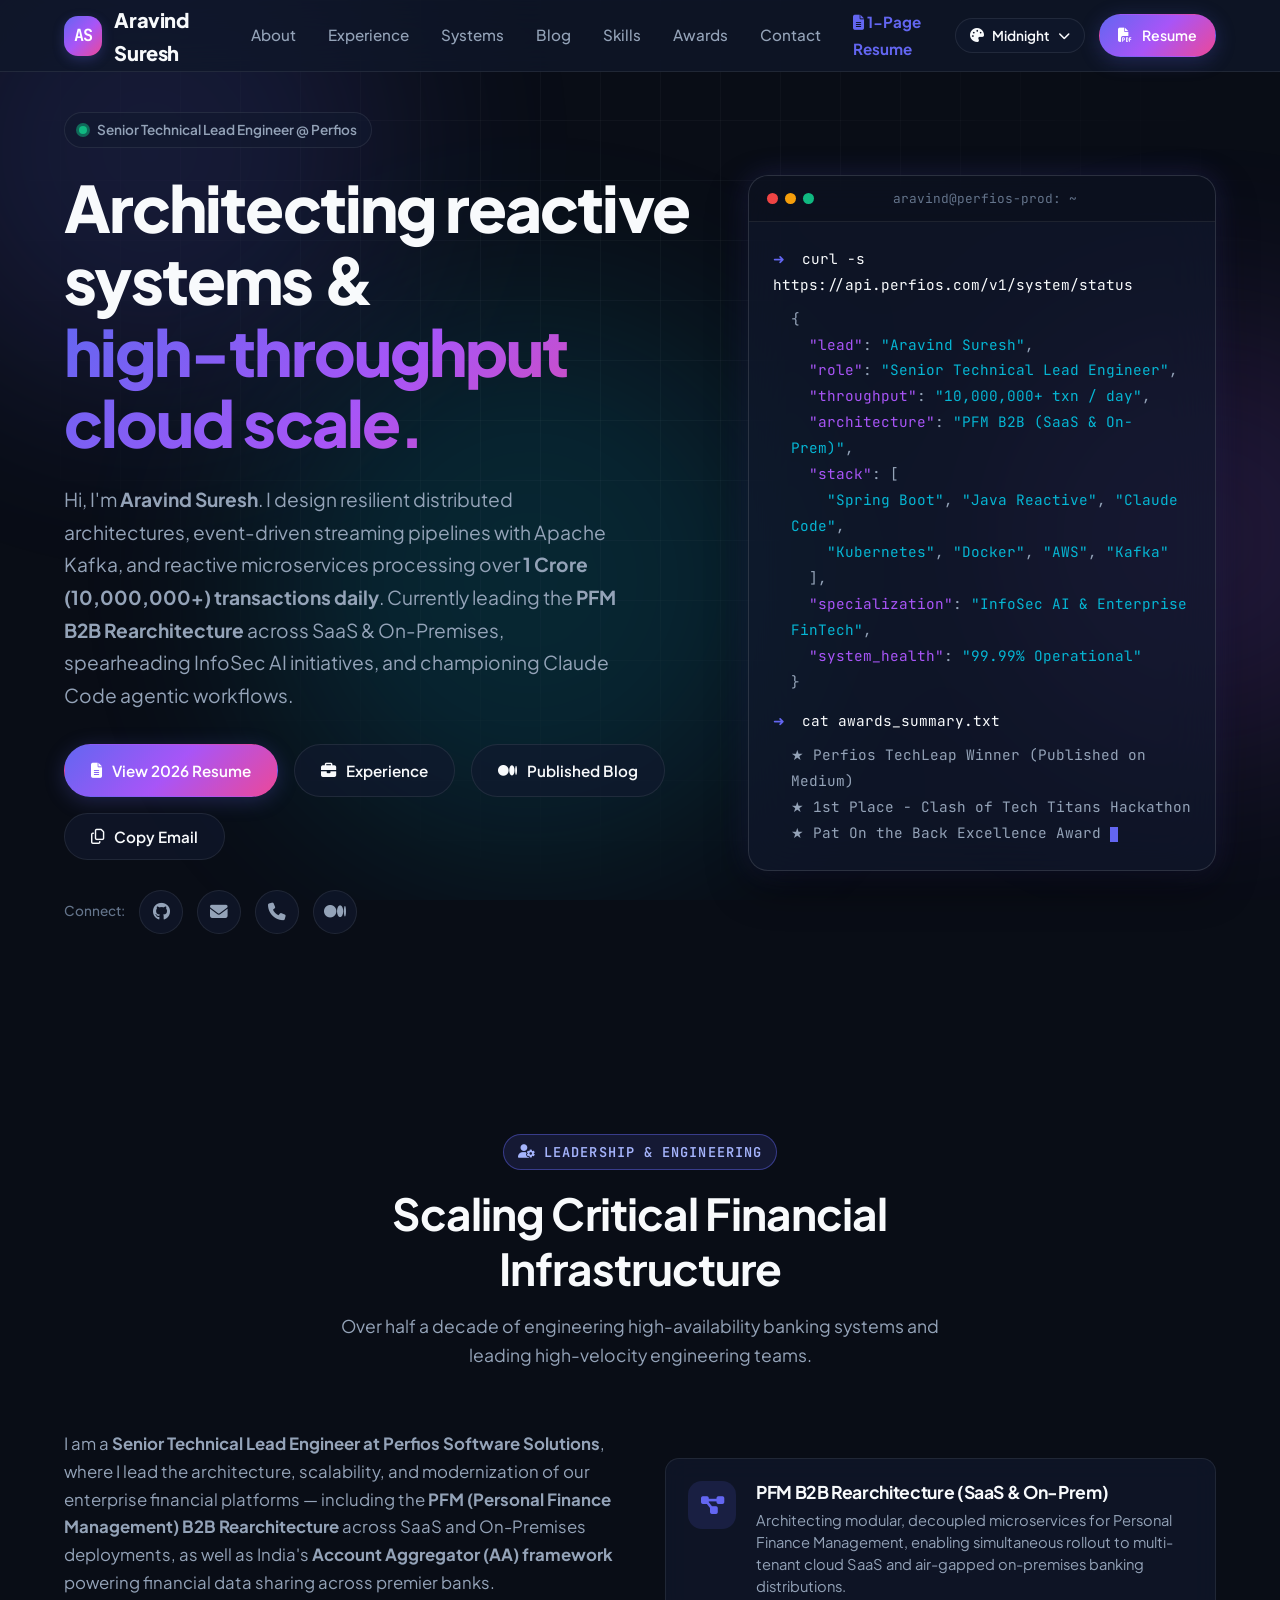
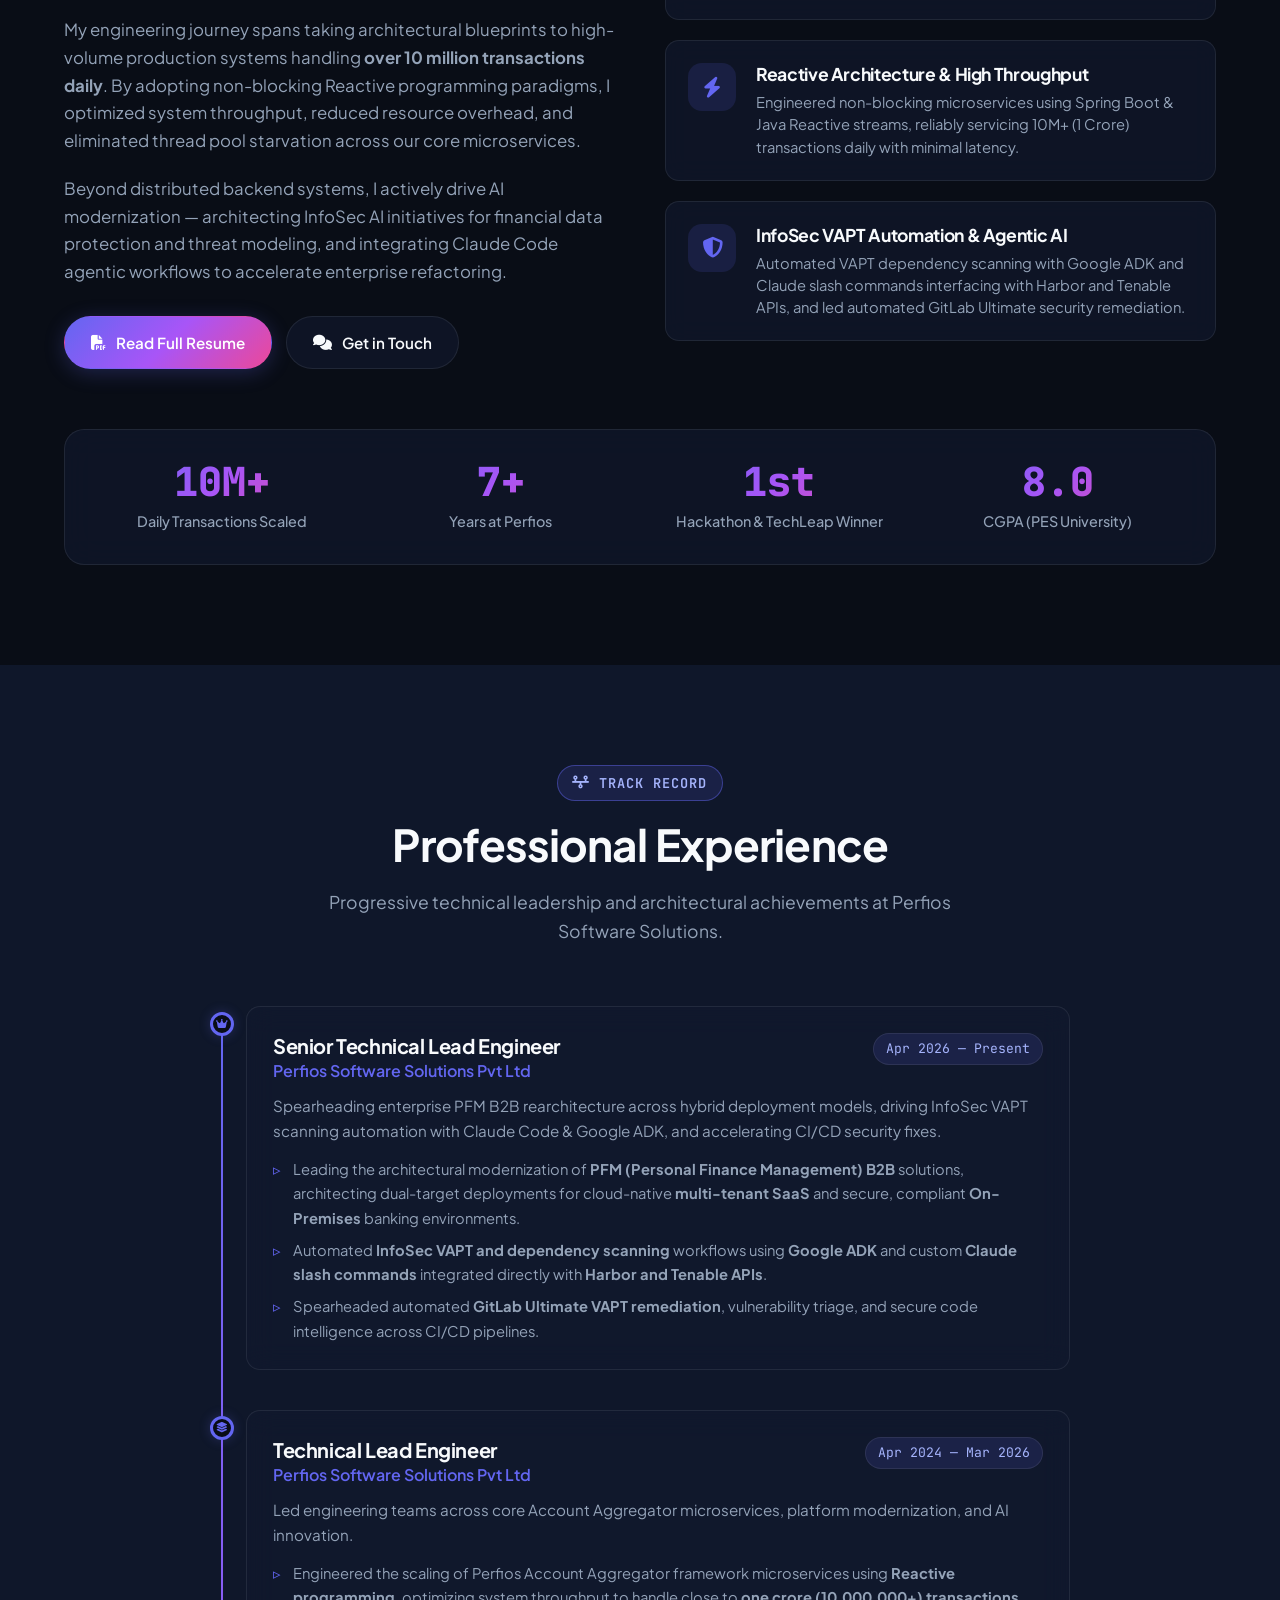
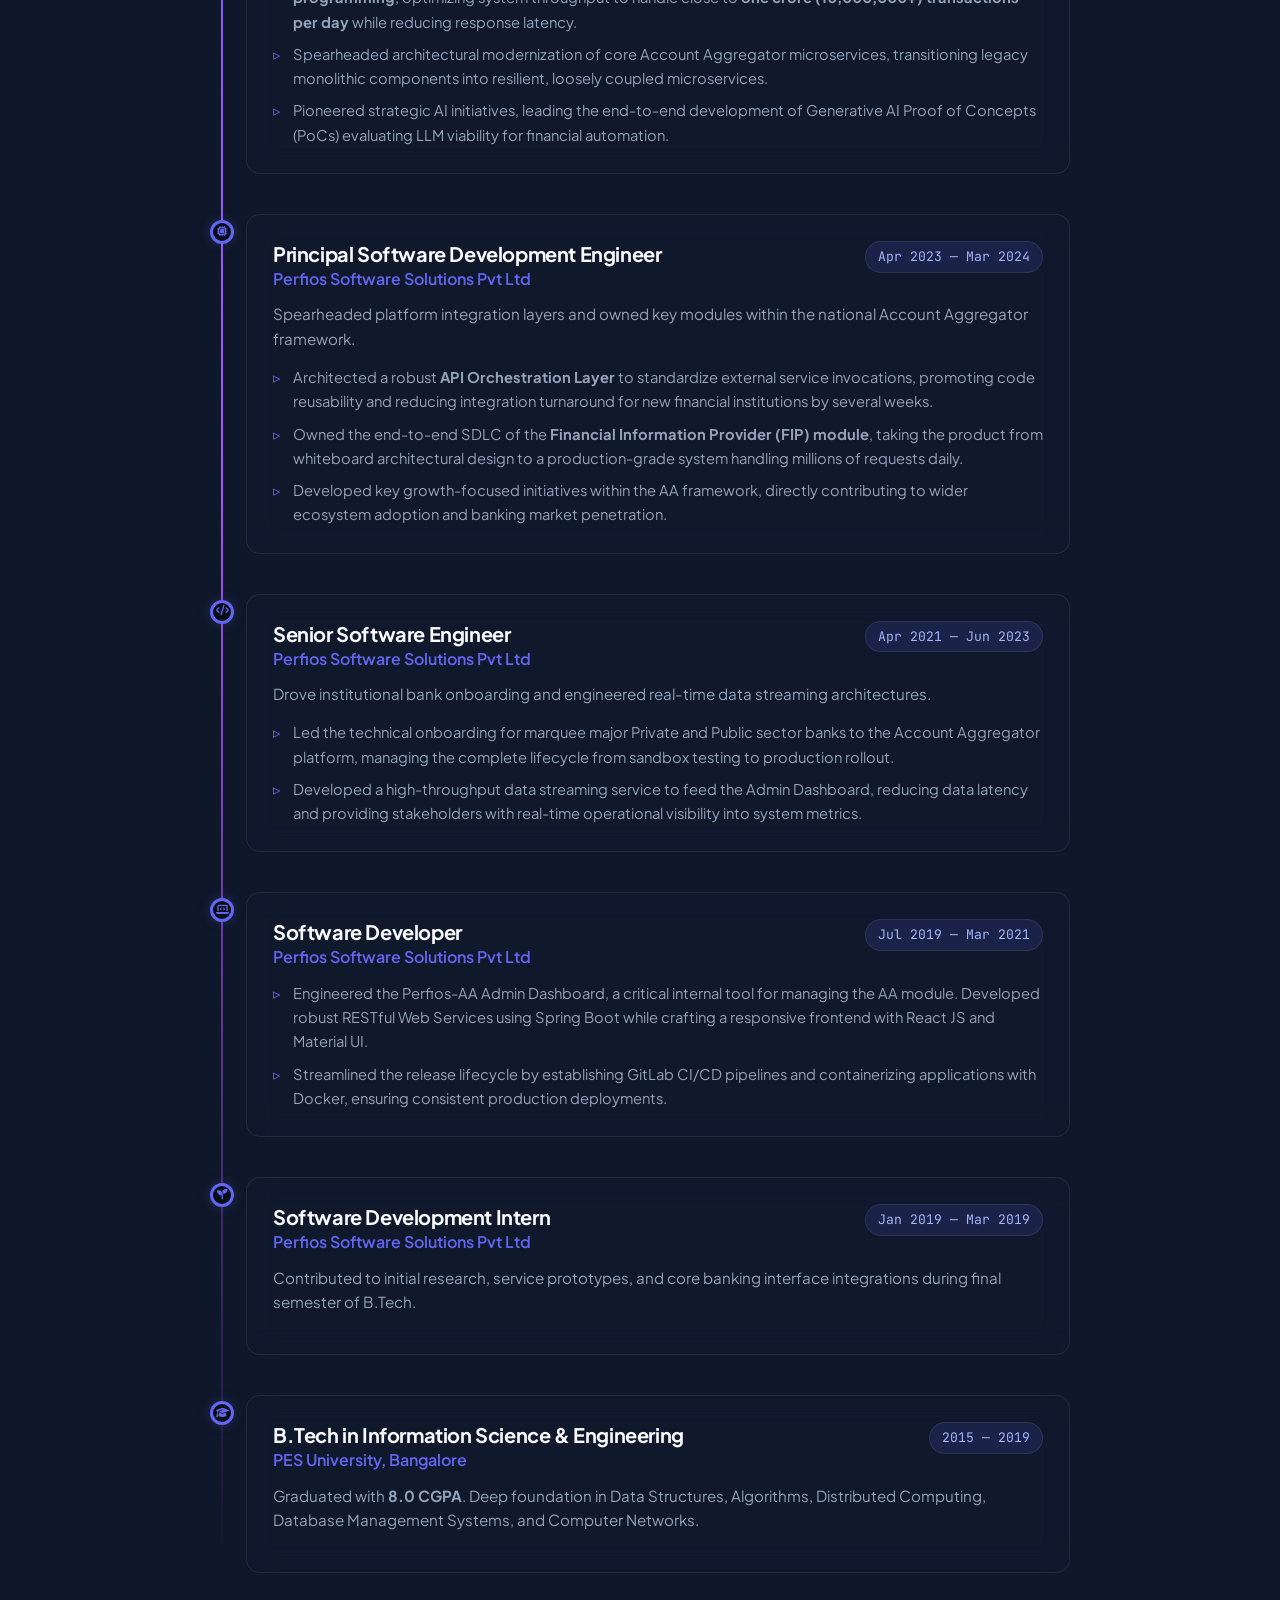
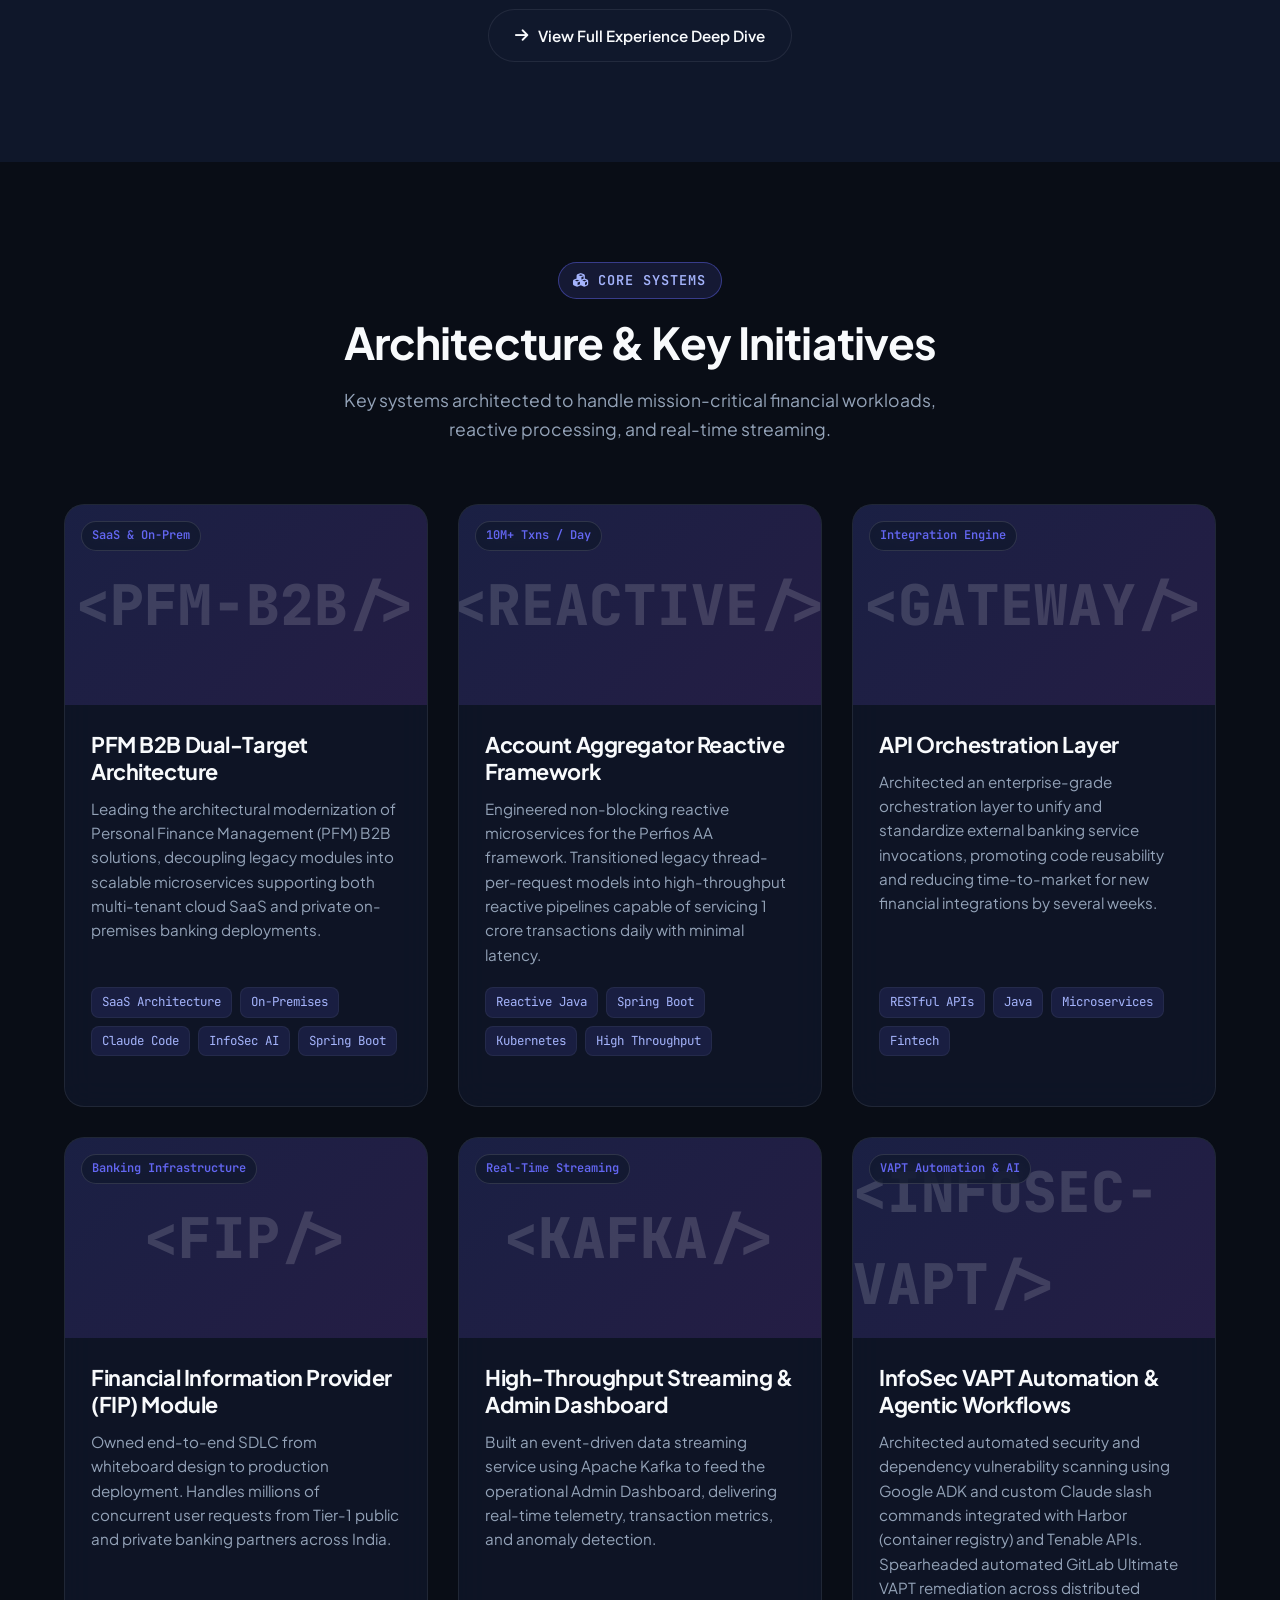
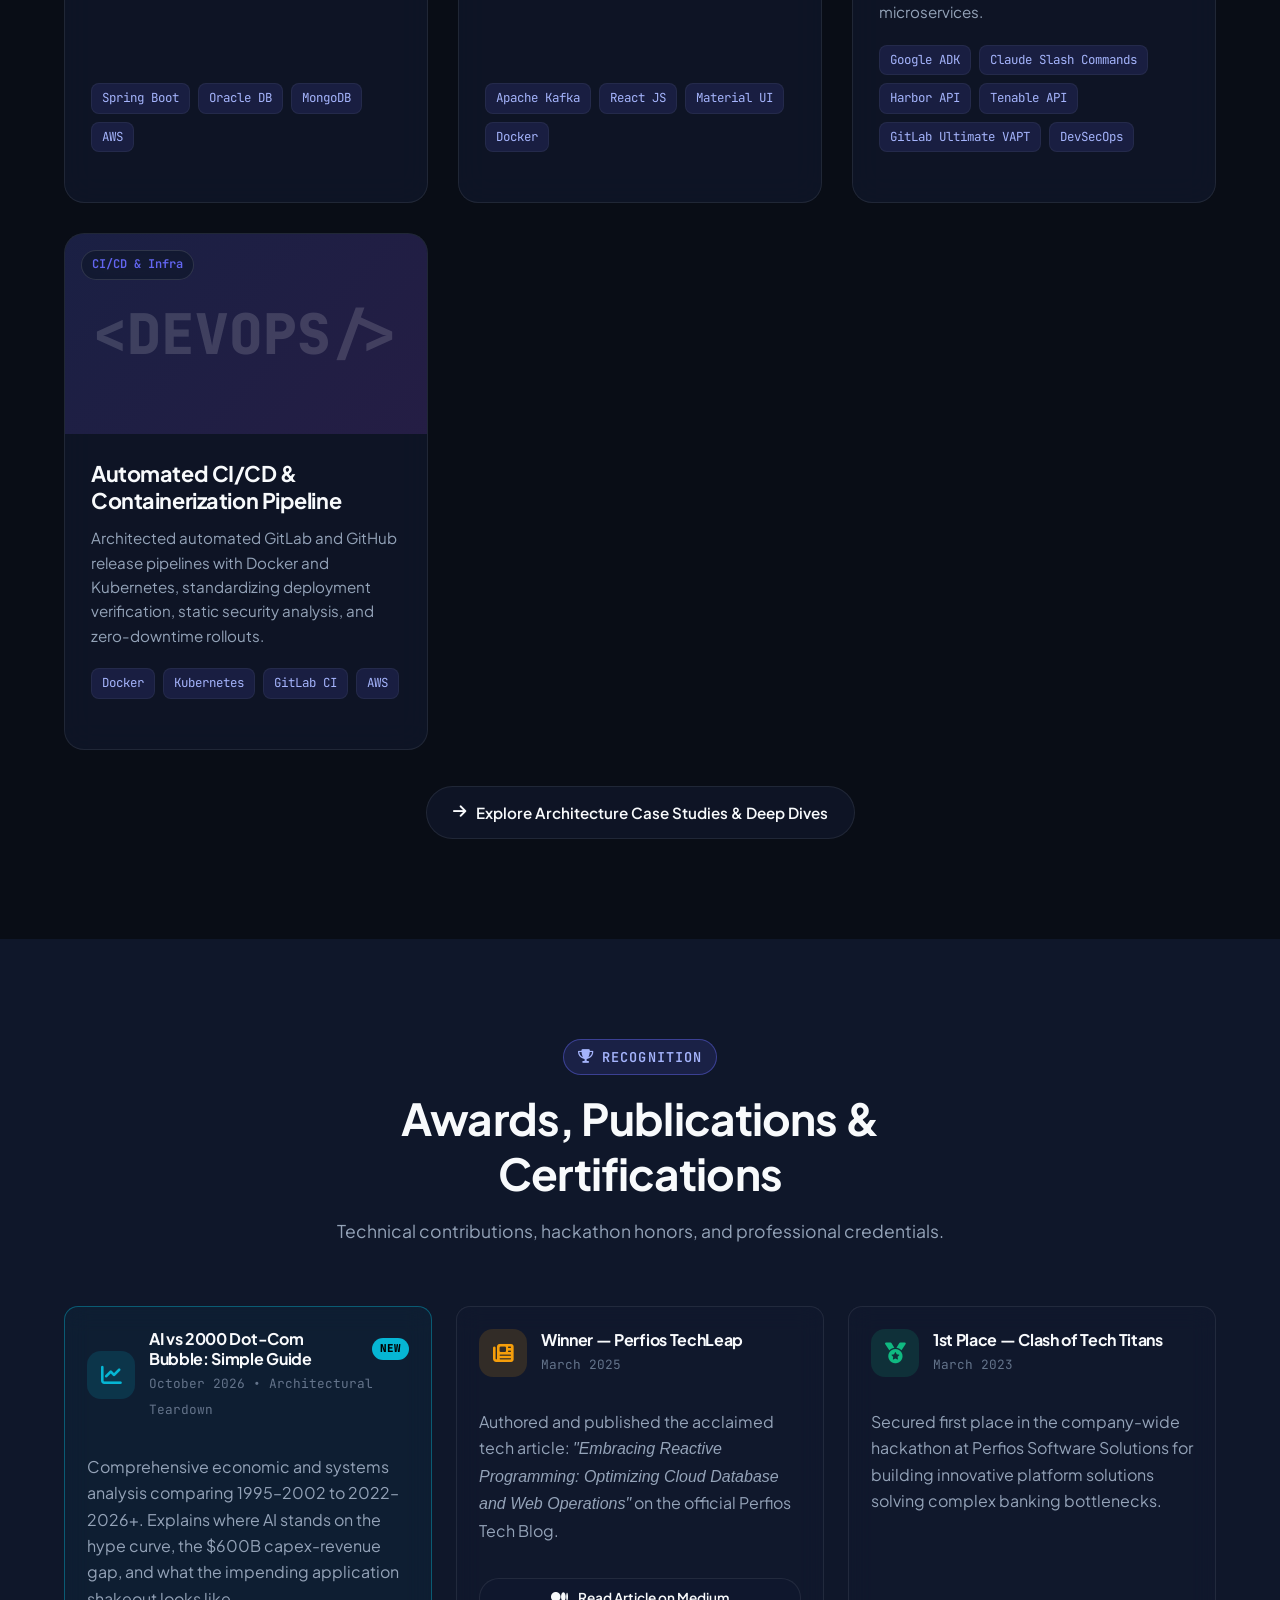
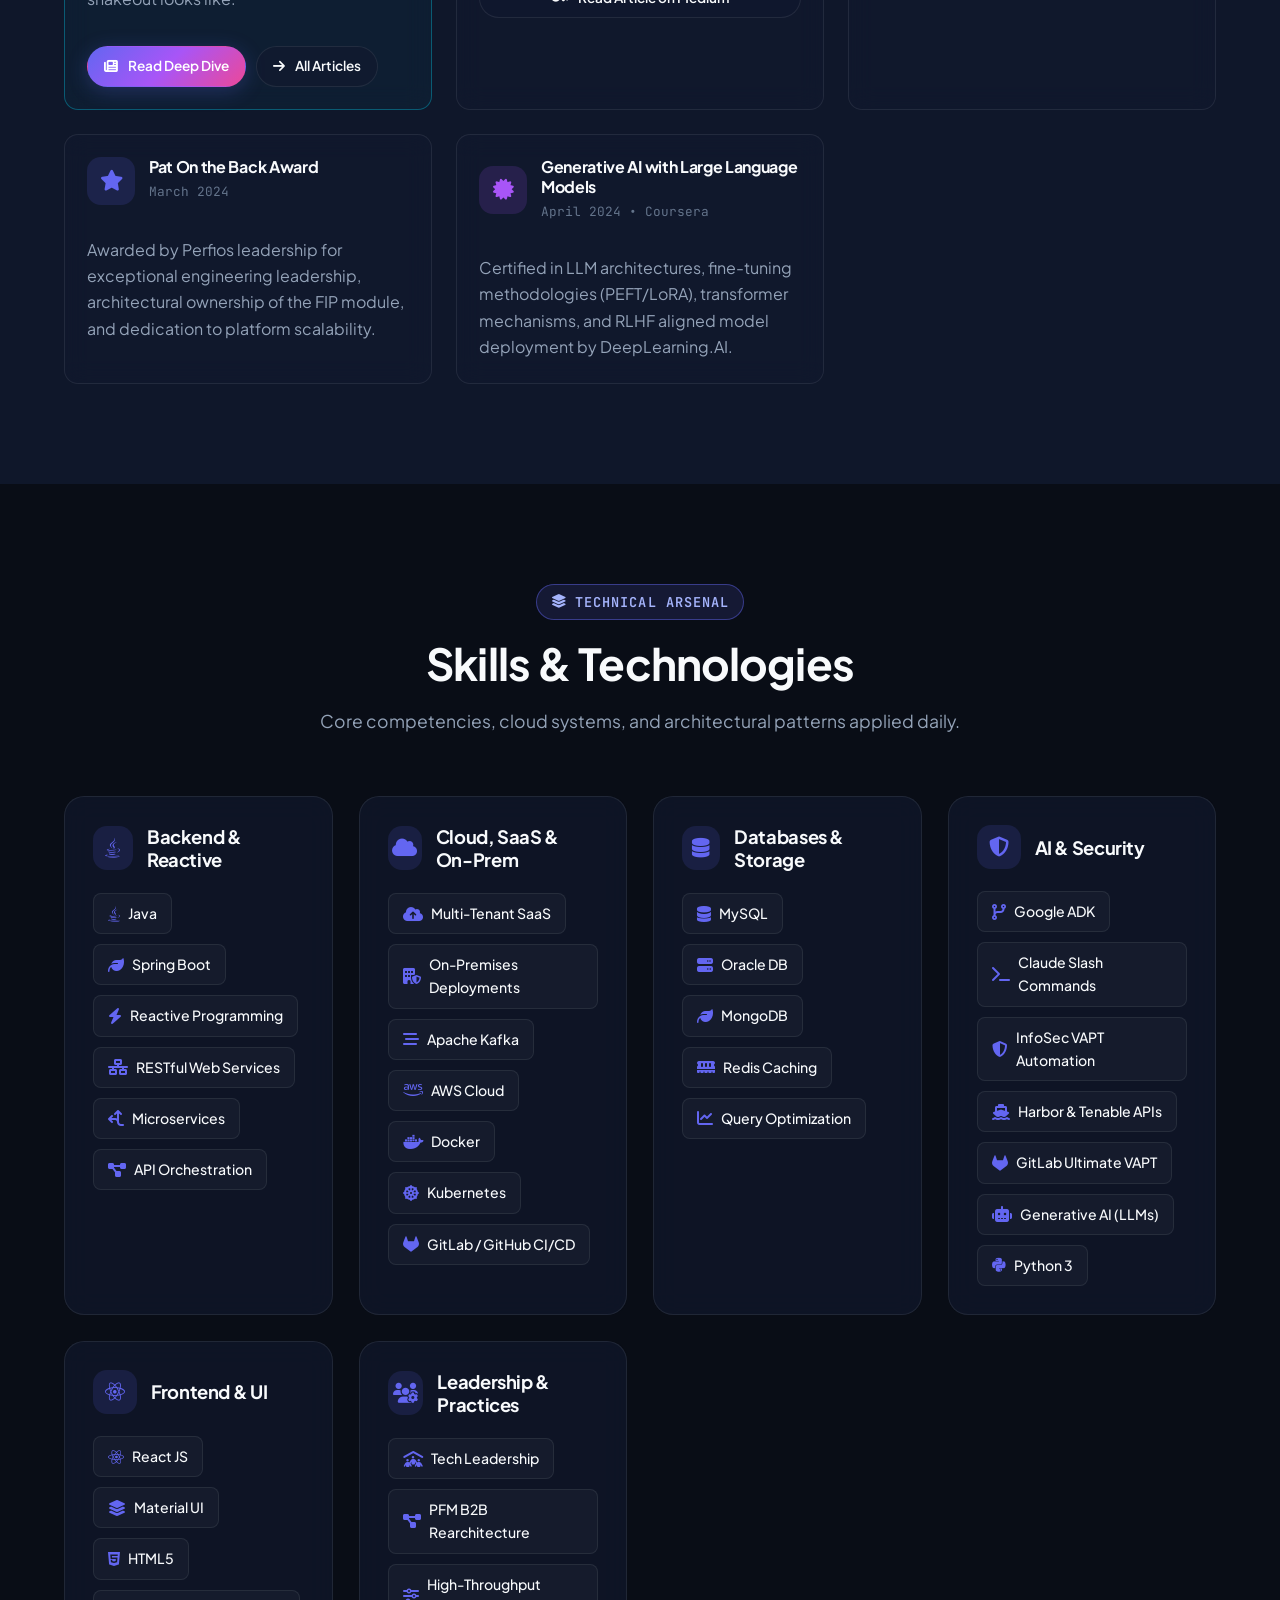
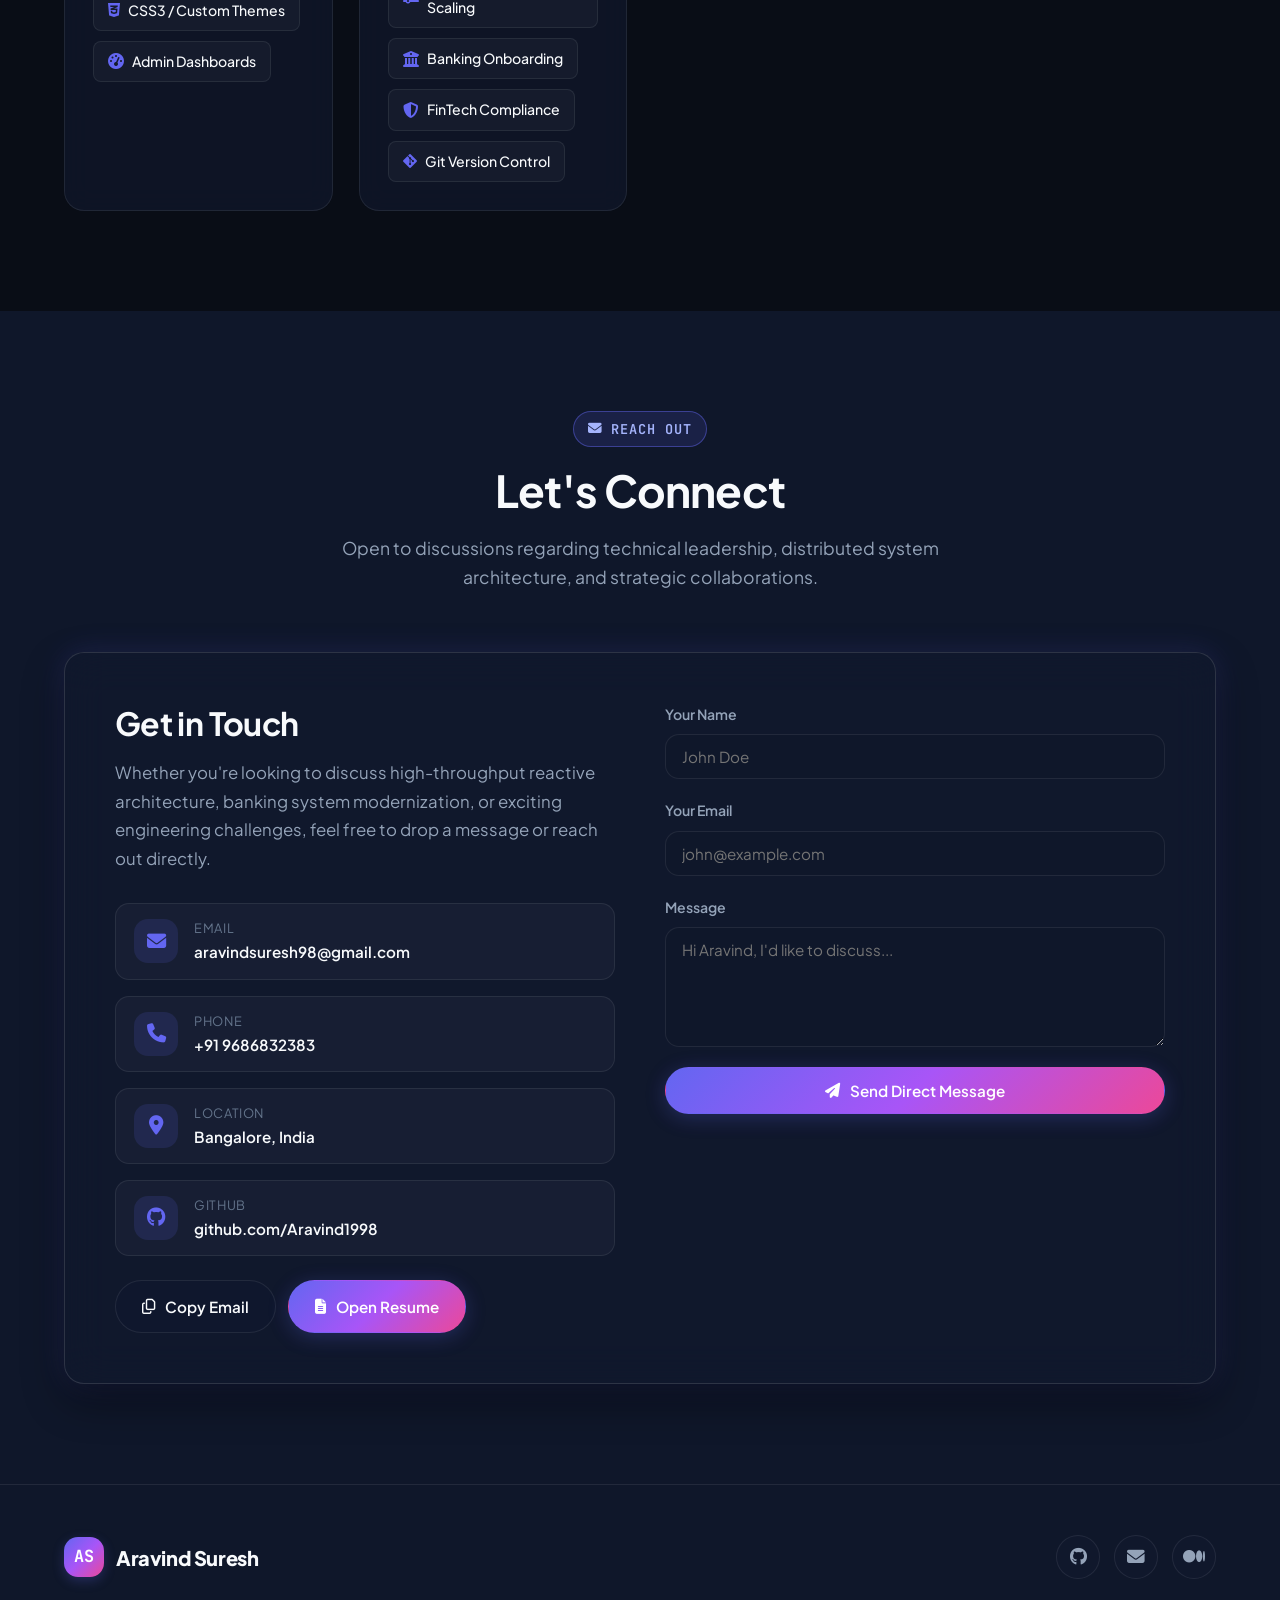
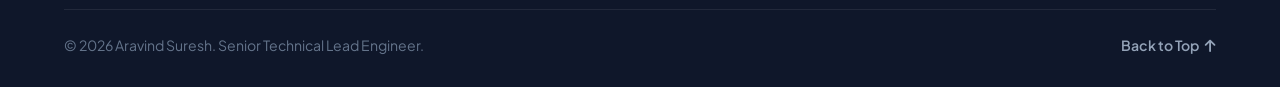
==== commit 55b46545: "feat(blog): launch engineering blog hub with AI vs Dot-Com bubble teardown and navigation integratio" ====
--- a/index.html
+++ b/index.html
@@ -46,6 +46,7 @@
         <li><a href="#about" class="nav-link">About</a></li>
         <li><a href="experience.html" class="nav-link">Experience</a></li>
         <li><a href="projects.html" class="nav-link">Systems</a></li>
+        <li><a href="blog.html" class="nav-link">Blog</a></li>
         <li><a href="#skills" class="nav-link">Skills</a></li>
         <li><a href="#awards" class="nav-link">Awards</a></li>
         <li><a href="contact.html" class="nav-link">Contact</a></li>
@@ -605,6 +606,32 @@
         </div>
 
         <div style="display: grid; grid-template-columns: repeat(auto-fit, minmax(320px, 1fr)); gap: 24px;">
+          <!-- Featured Blog Post Card -->
+          <div class="feature-card" style="flex-direction: column; border-color: rgba(6, 182, 212, 0.4); background: rgba(6, 182, 212, 0.05);">
+            <div style="display: flex; align-items: center; gap: 14px;">
+              <div class="feature-icon" style="color: #06b6d4; background: rgba(6, 182, 212, 0.15);">
+                <i class="fa-solid fa-chart-line"></i>
+              </div>
+              <div>
+                <div style="display: flex; align-items: center; gap: 8px;">
+                  <h4>AI vs 2000 Dot-Com Bubble: Simple Guide</h4>
+                  <span style="background: #06b6d4; color: #000; font-family: var(--font-mono); font-size: 0.68rem; font-weight: 800; padding: 2px 8px; border-radius: var(--radius-full); text-transform: uppercase;">NEW</span>
+                </div>
+                <span style="font-family: var(--font-mono); font-size: 0.8rem; color: var(--text-muted);">October 2026 • Architectural Teardown</span>
+              </div>
+            </div>
+            <p style="margin-top: 12px;">
+              Comprehensive economic and systems analysis comparing 1995–2002 to 2022–2026+. Explains where AI stands on the hype curve, the $600B capex-revenue gap, and what the impending application shakeout looks like.
+            </p>
+            <div style="display: flex; gap: 10px; margin-top: 14px;">
+              <a href="blog-ai-bubble-vs-dotcom.html" class="btn btn-primary" style="font-size: 0.85rem; padding: 8px 16px;">
+                <i class="fa-solid fa-newspaper"></i> Read Deep Dive
+              </a>
+              <a href="blog.html" class="btn btn-secondary" style="font-size: 0.85rem; padding: 8px 16px;">
+                <i class="fa-solid fa-arrow-right"></i> All Articles
+              </a>
+            </div>
+          </div>
           <!-- Card 1 -->
           <div class="feature-card" style="flex-direction: column;">
             <div style="display: flex; align-items: center; gap: 14px;">
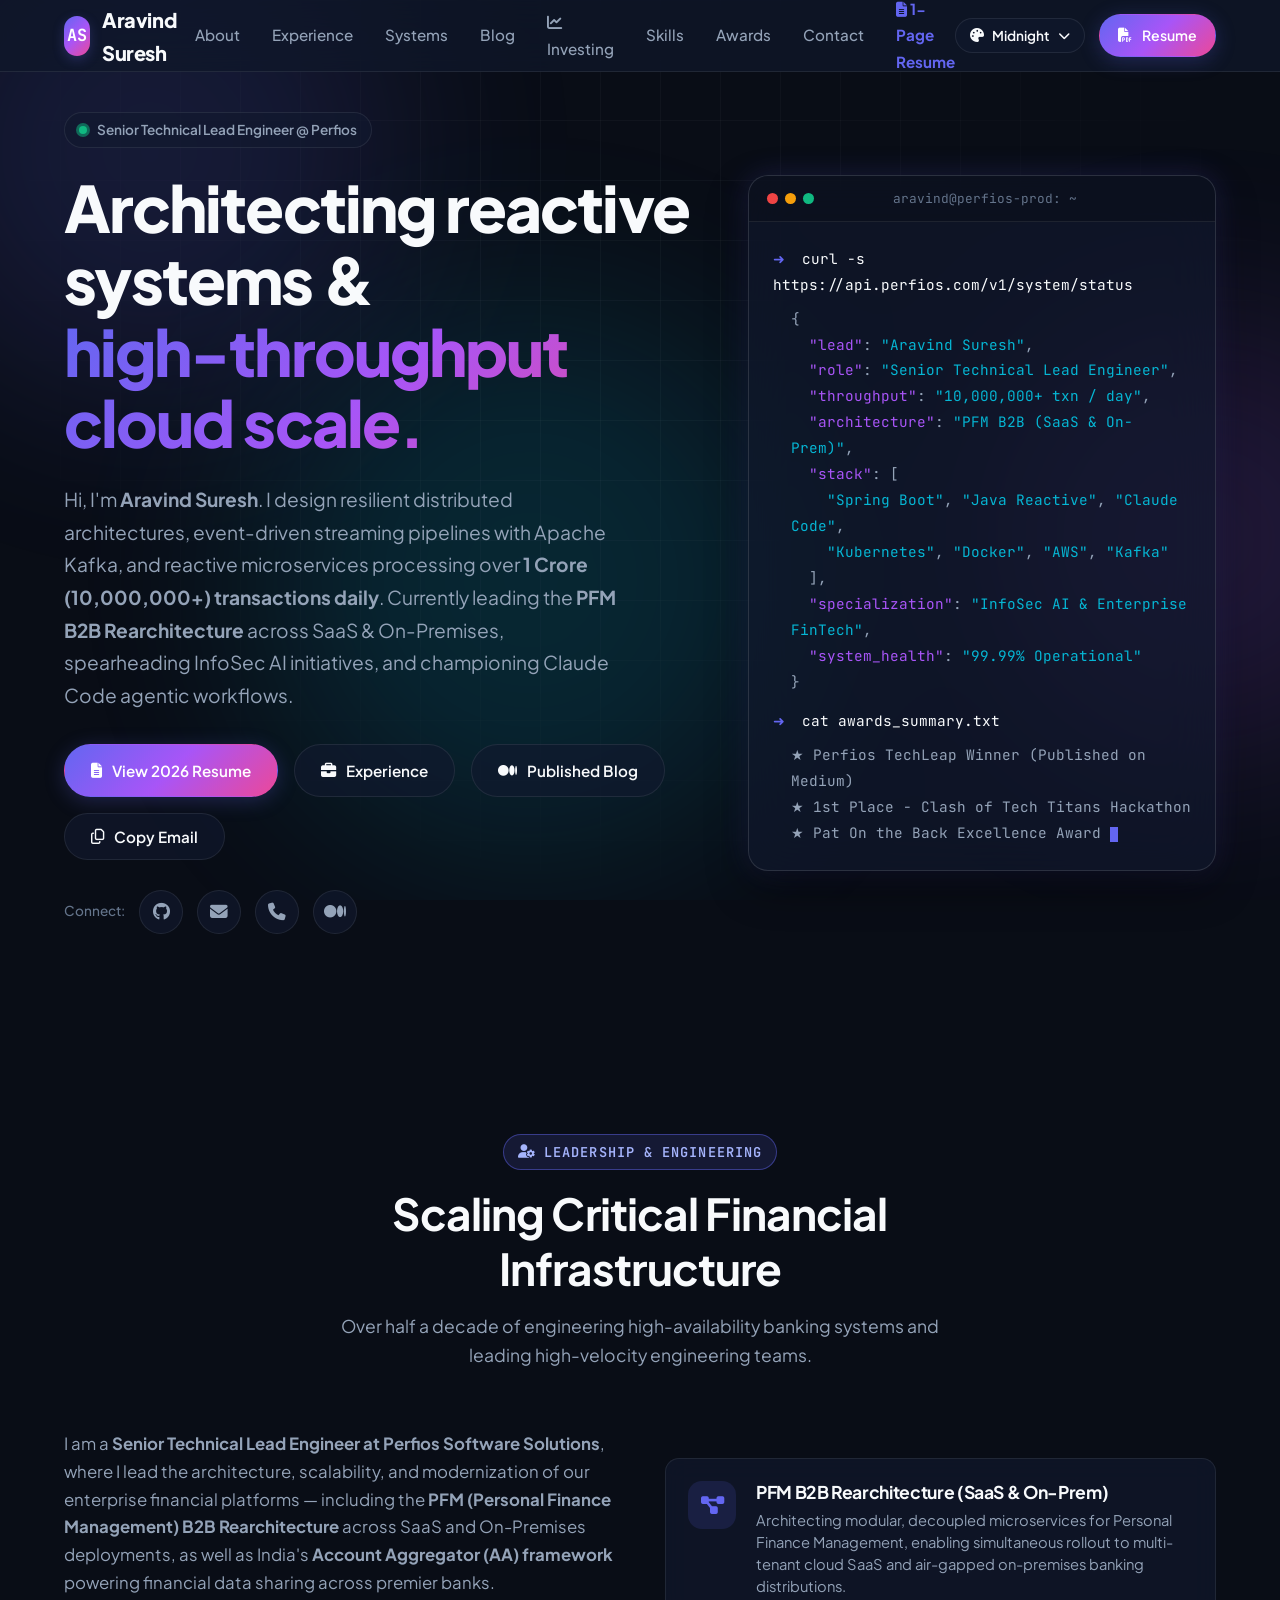
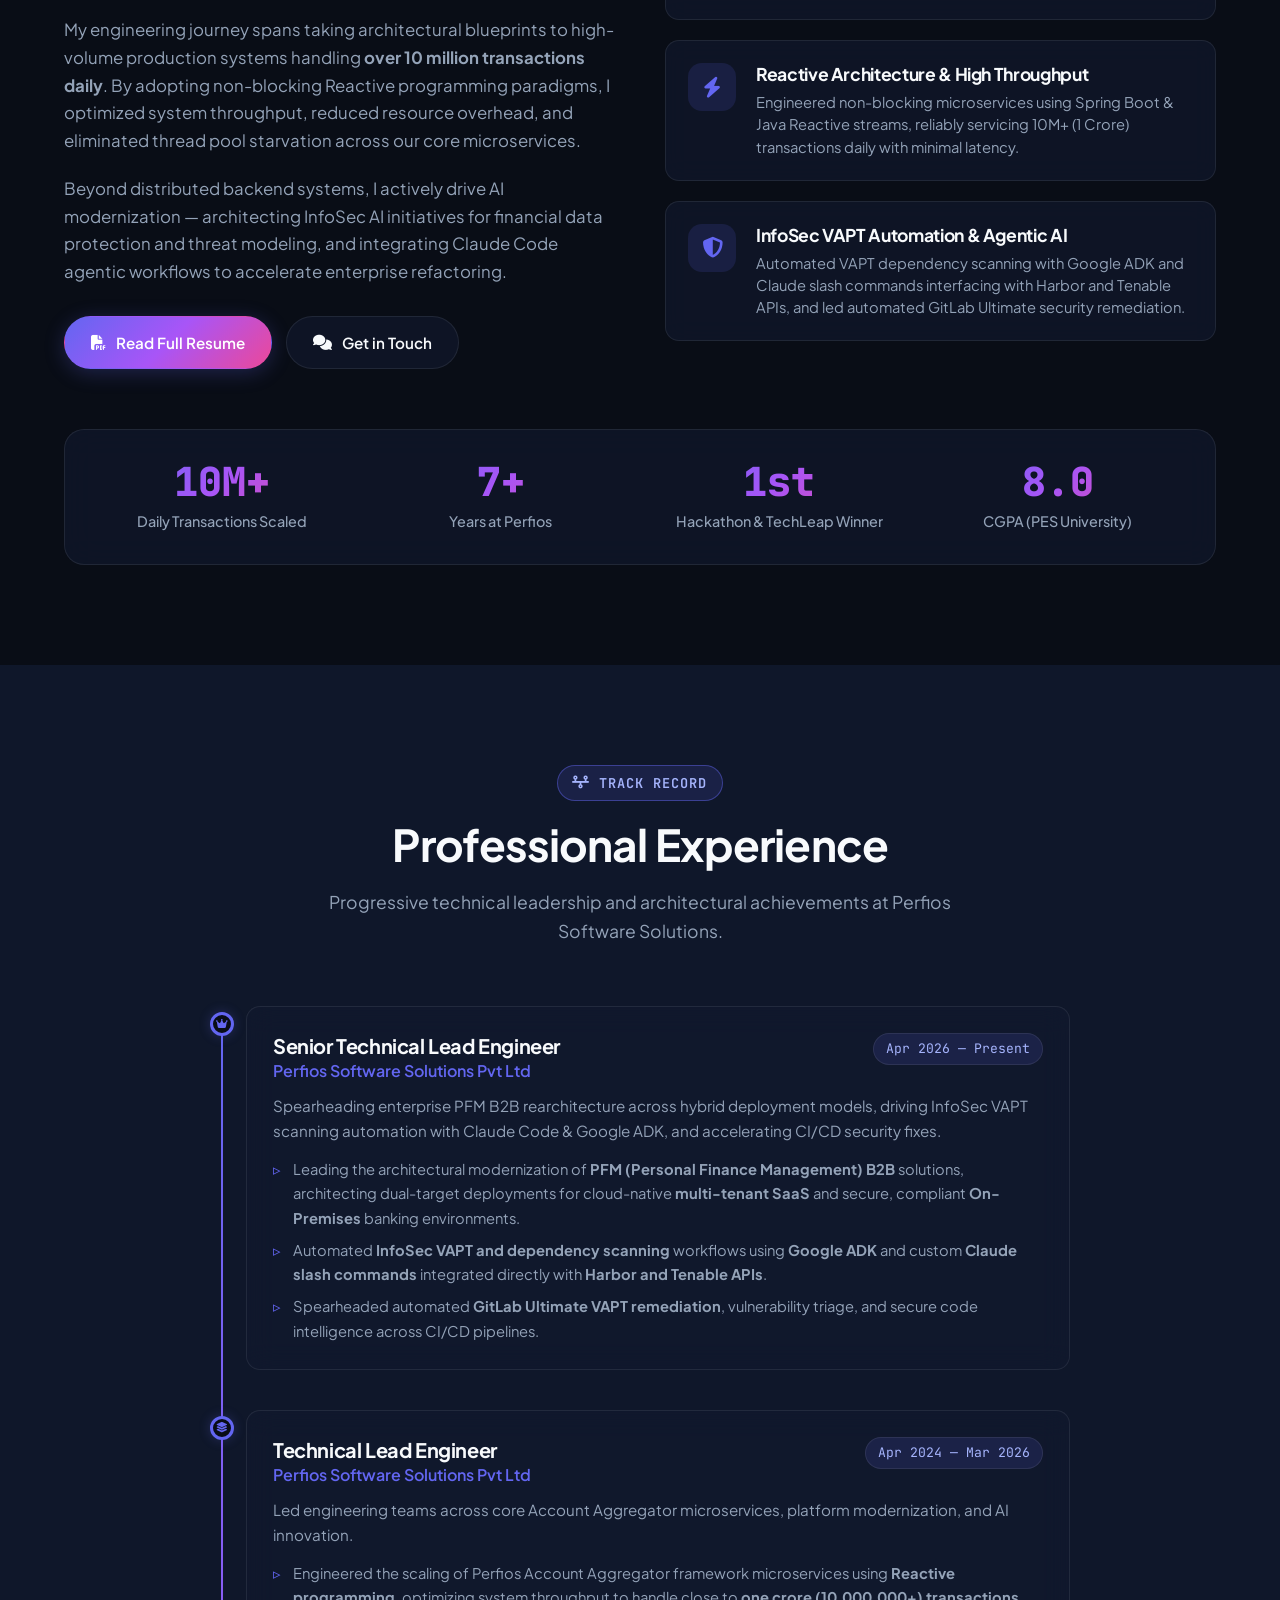
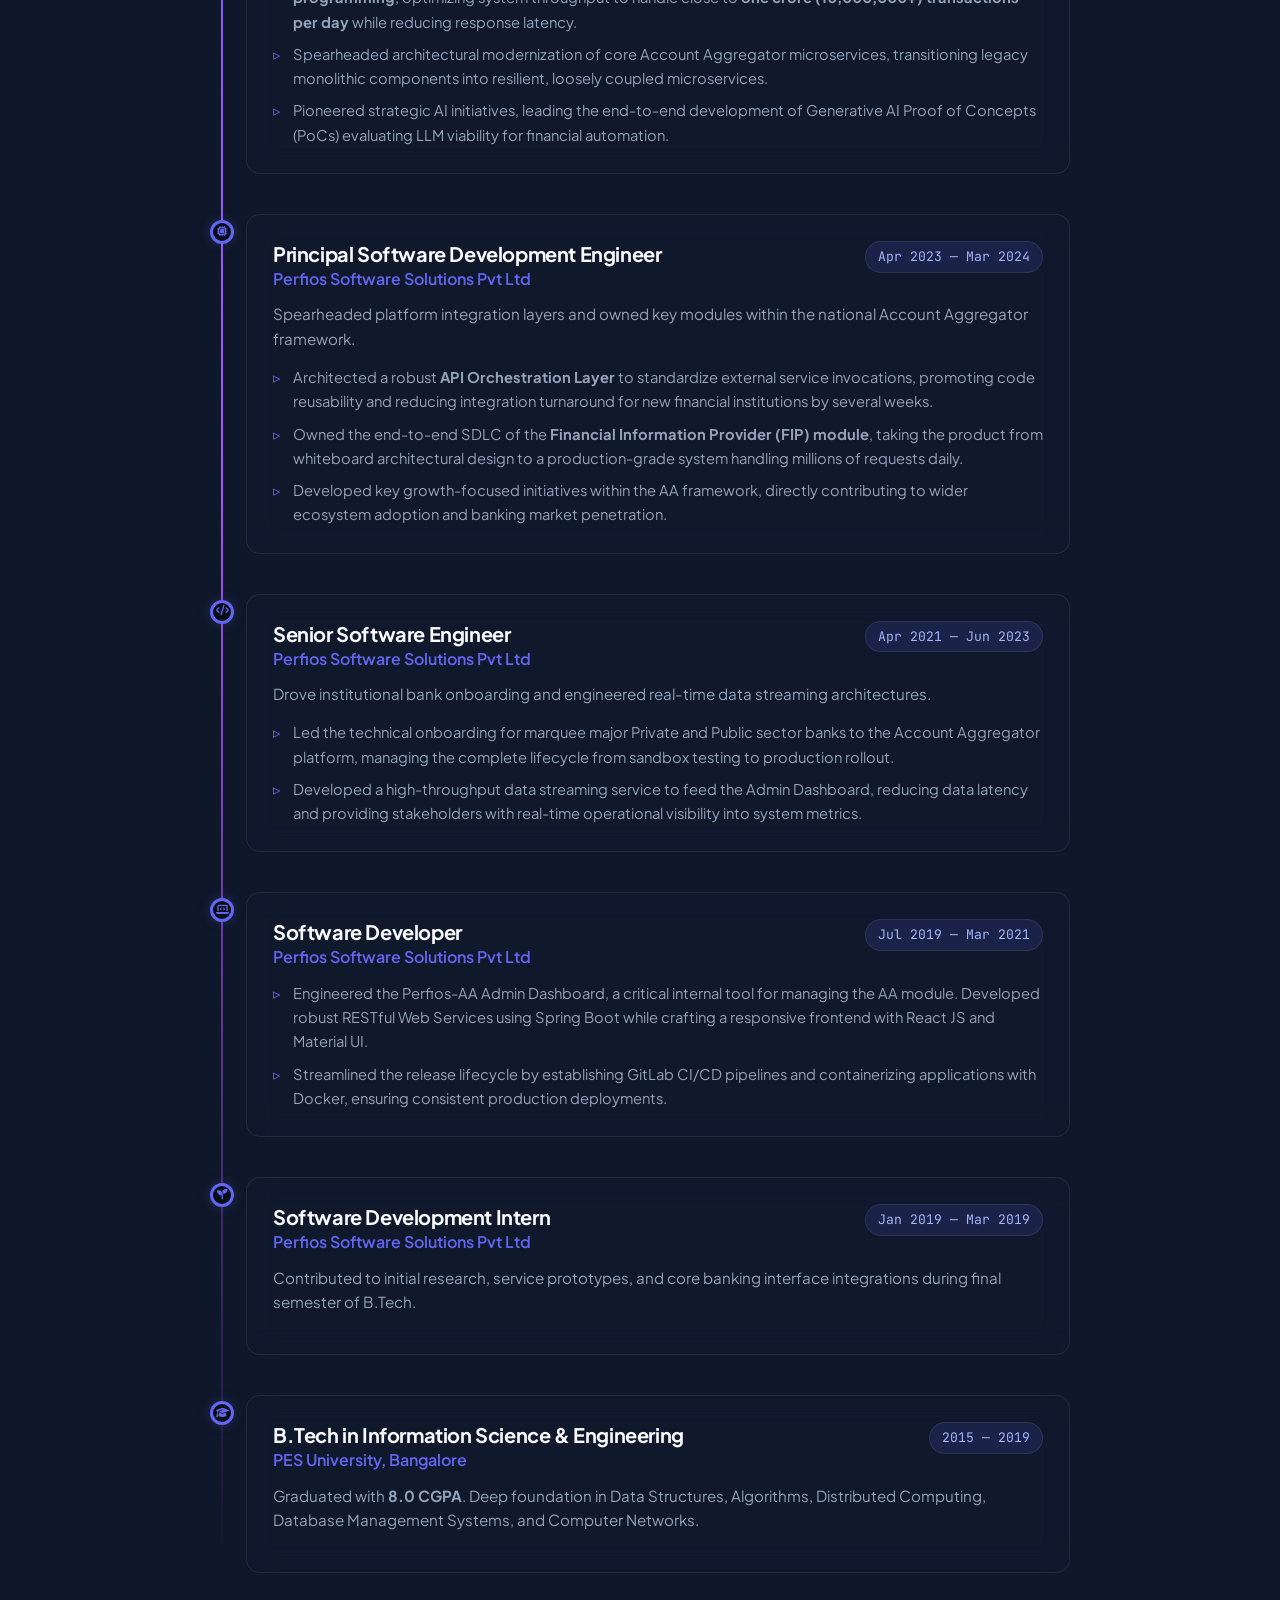
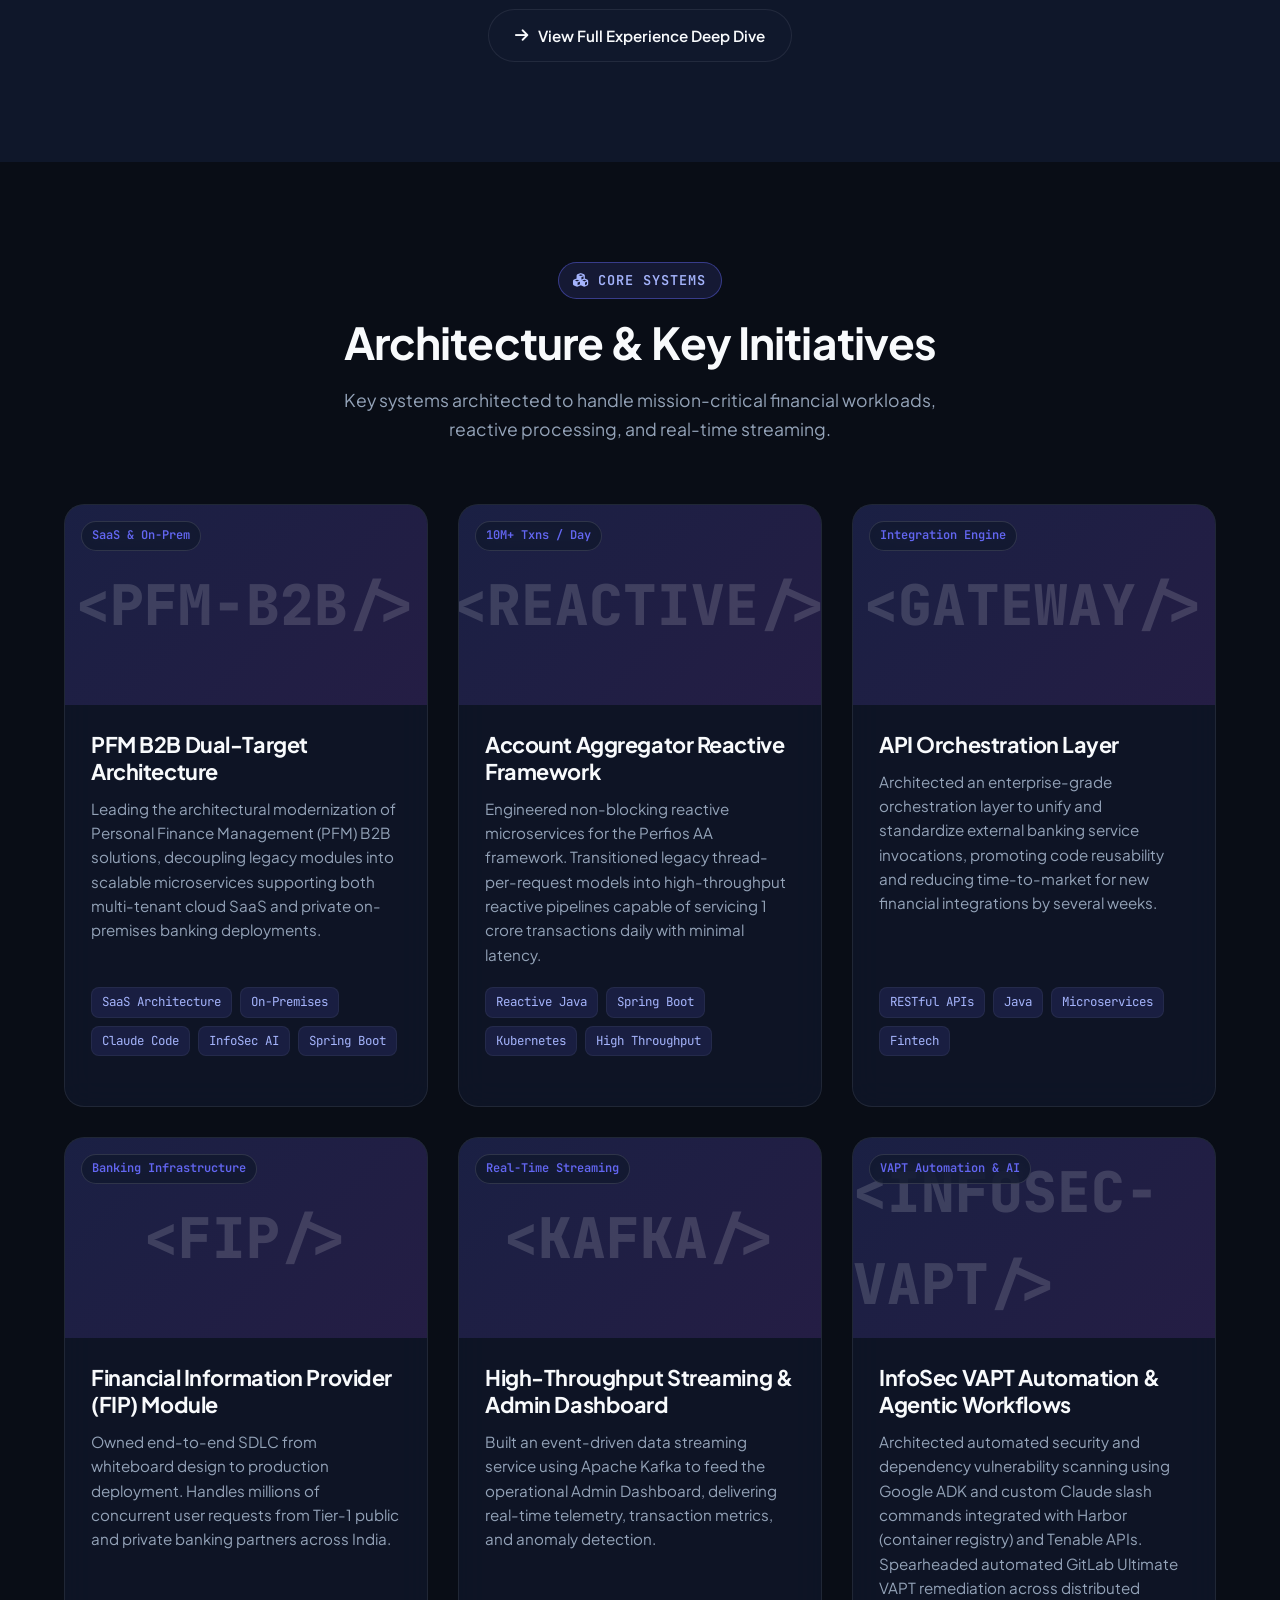
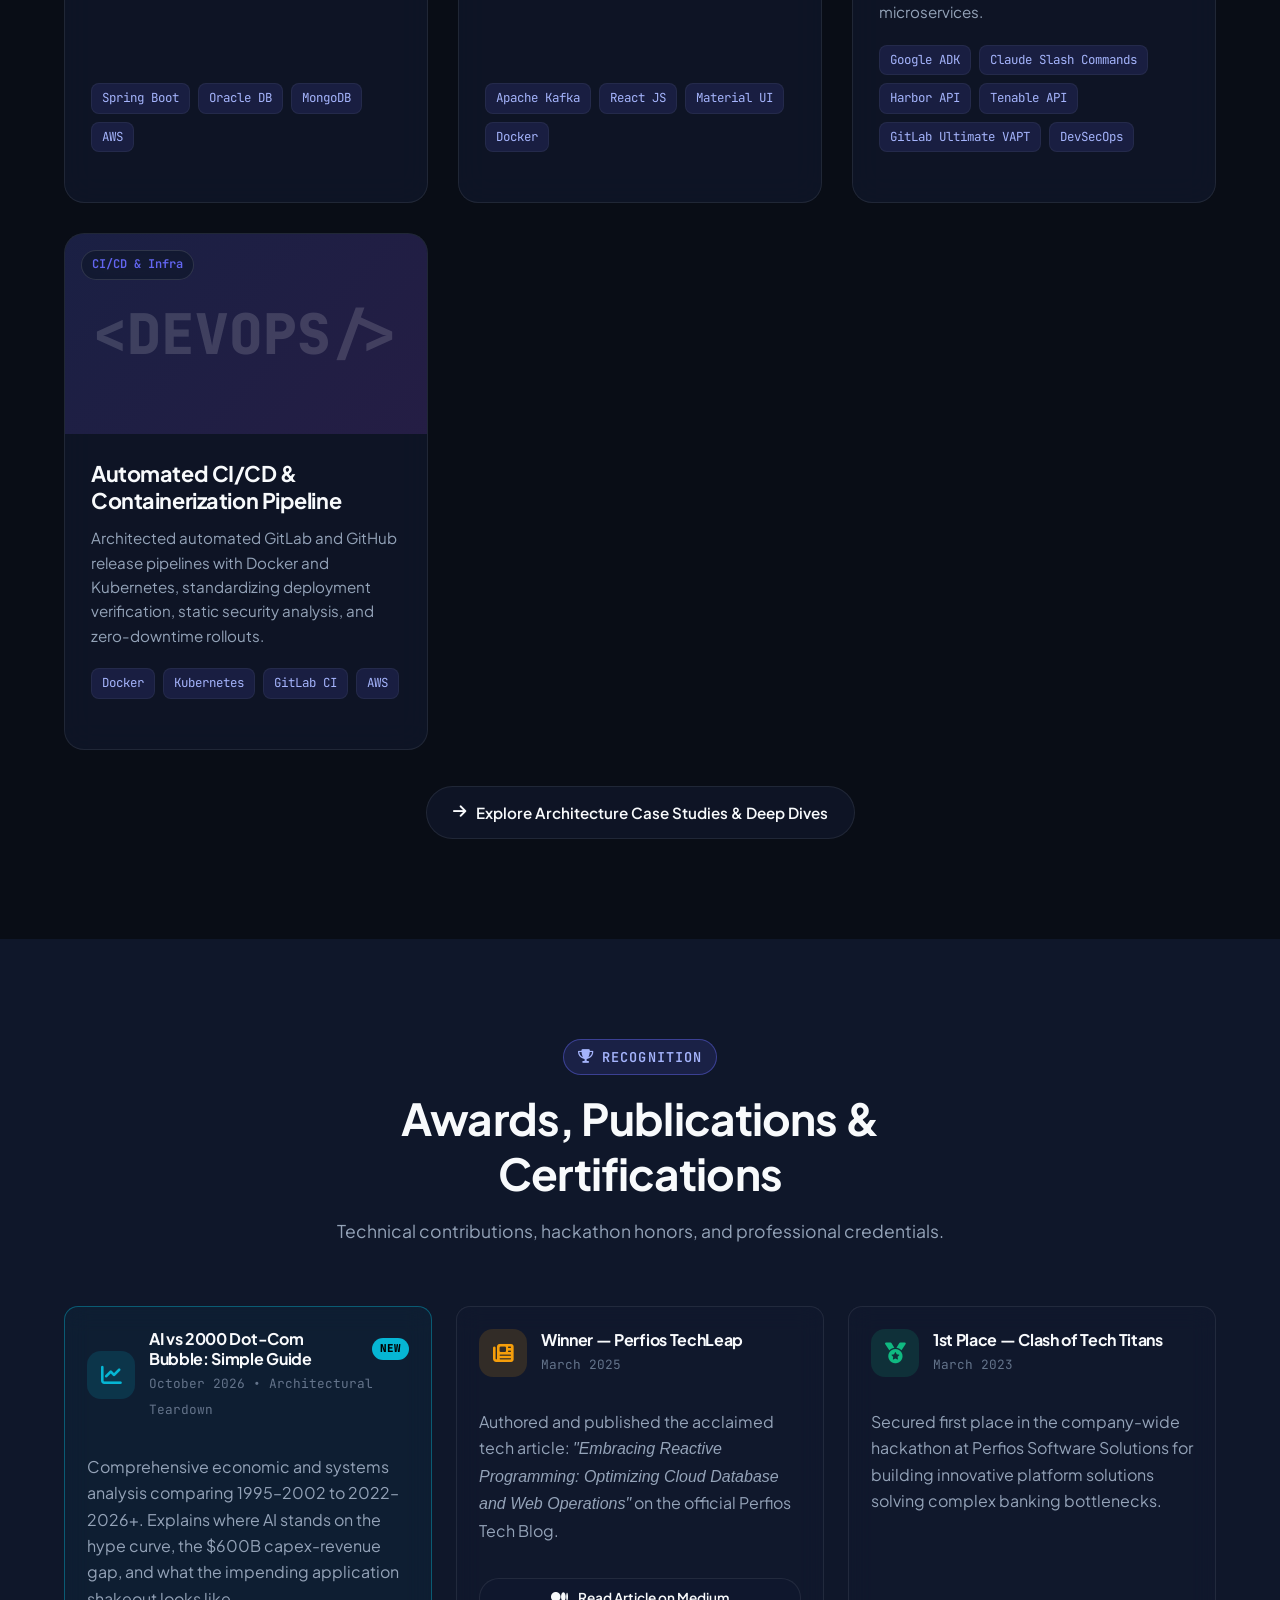
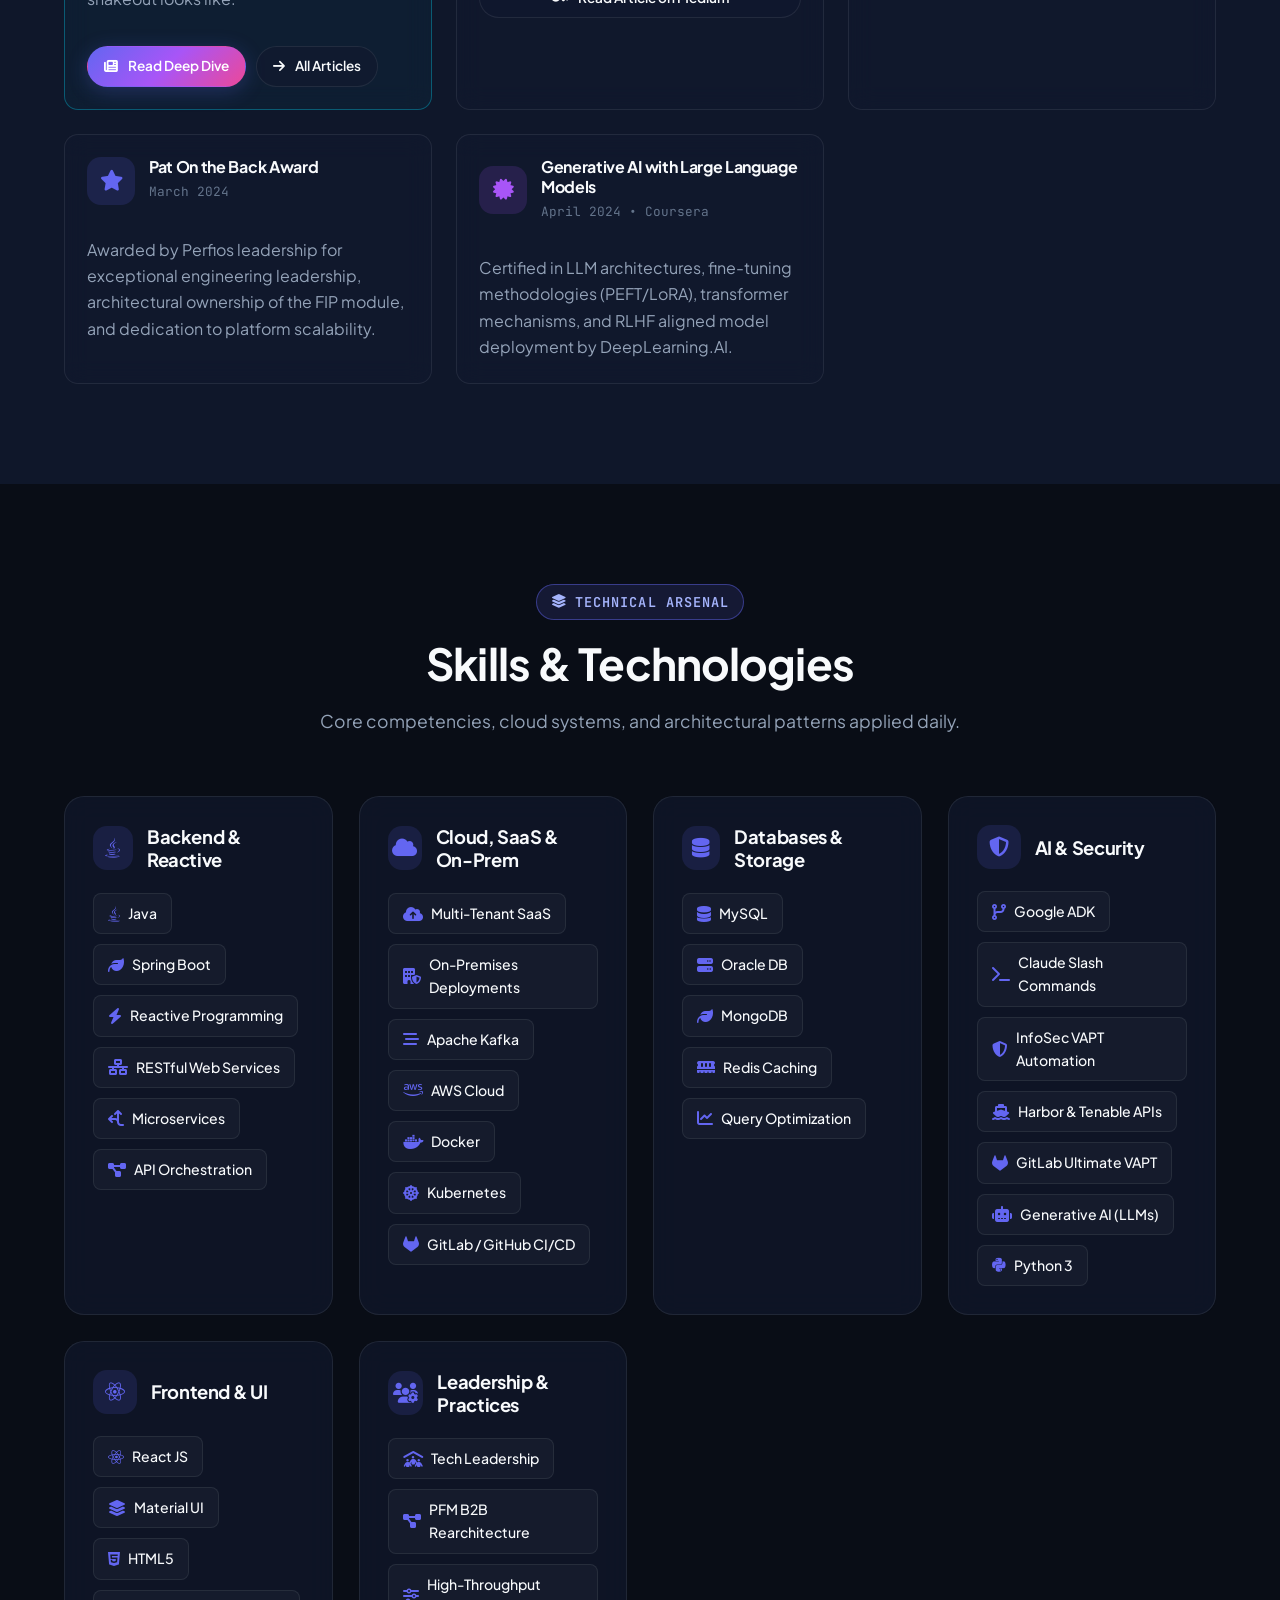
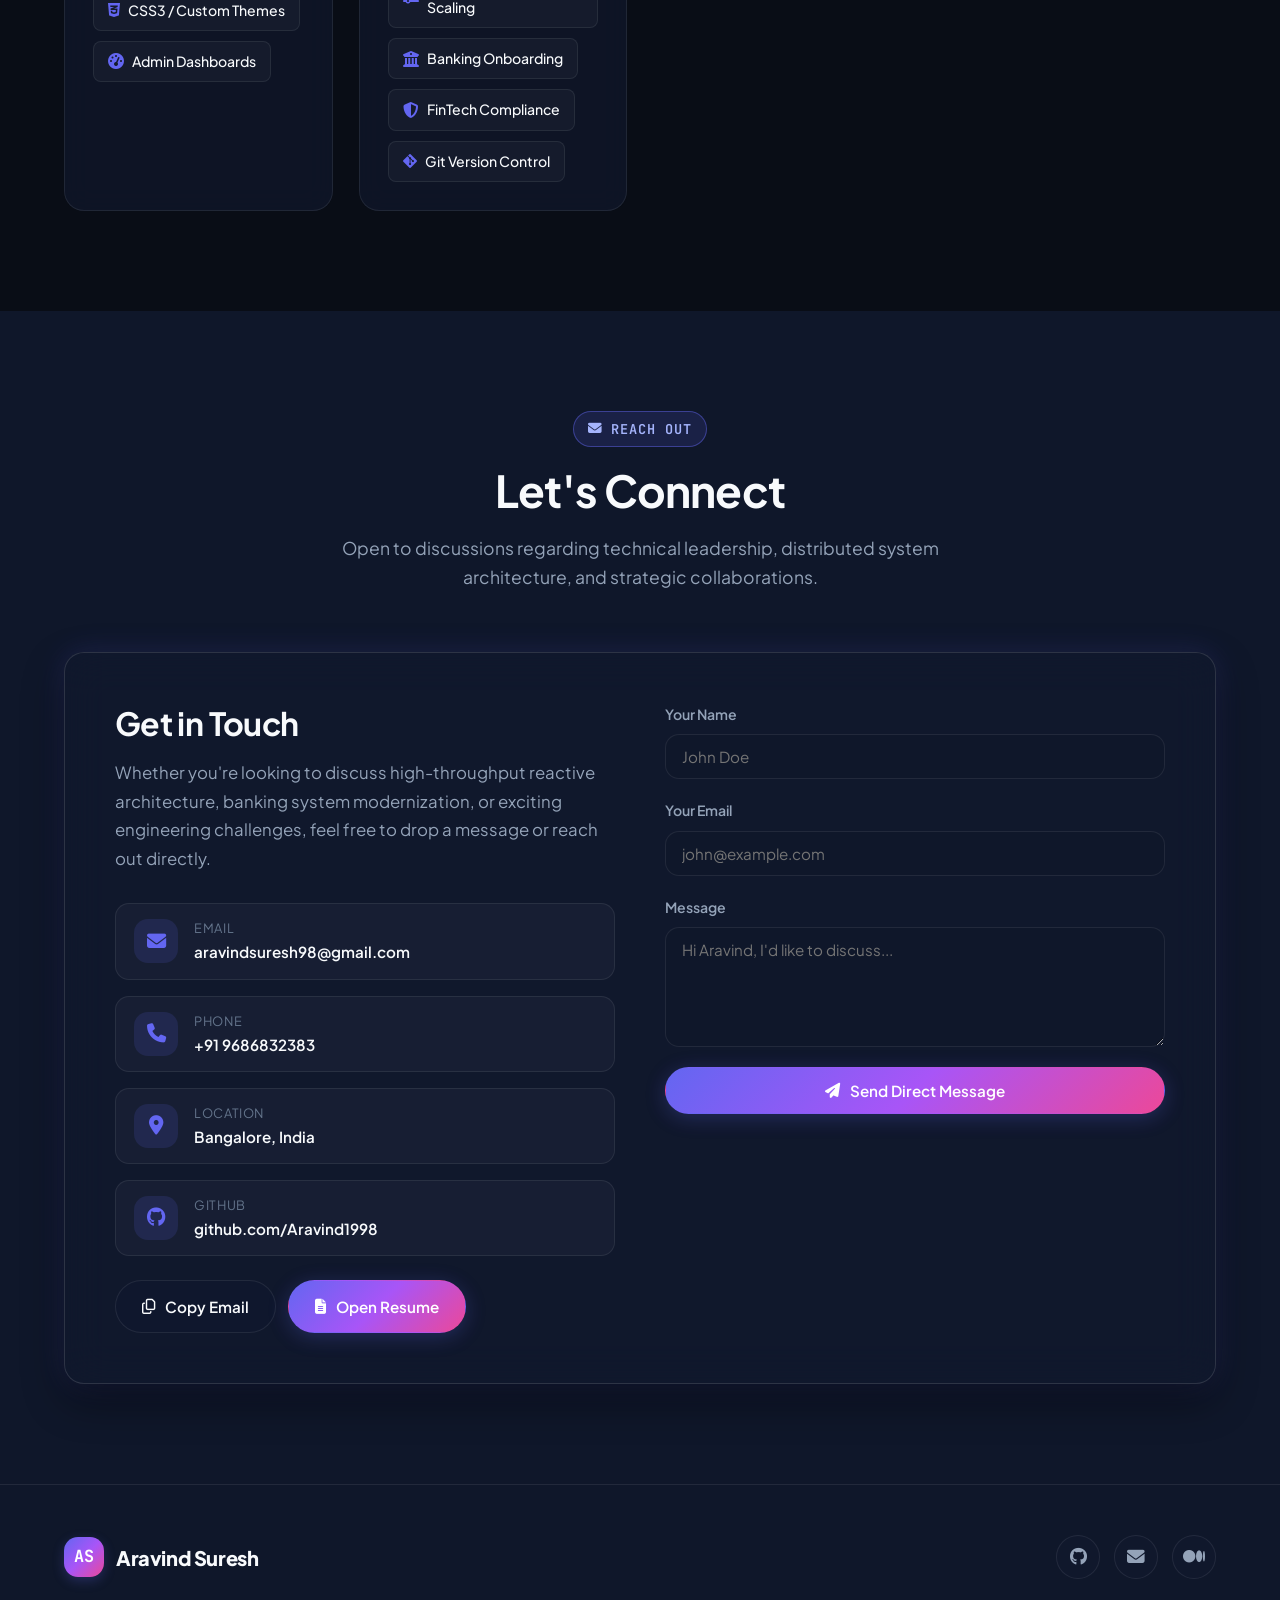
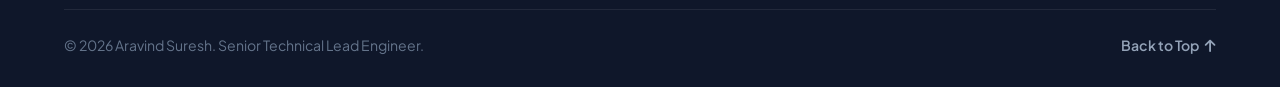
==== commit f6c63356: "Add Investing navigation link to Indian Equity Research Terminal" ====
--- a/index.html
+++ b/index.html
@@ -47,6 +47,7 @@
         <li><a href="experience.html" class="nav-link">Experience</a></li>
         <li><a href="projects.html" class="nav-link">Systems</a></li>
         <li><a href="blog.html" class="nav-link">Blog</a></li>
+        <li><a href="/indian-equity-feeds/" class="nav-link"><i class="fa-solid fa-chart-line"></i> Investing</a></li>
         <li><a href="#skills" class="nav-link">Skills</a></li>
         <li><a href="#awards" class="nav-link">Awards</a></li>
         <li><a href="contact.html" class="nav-link">Contact</a></li>
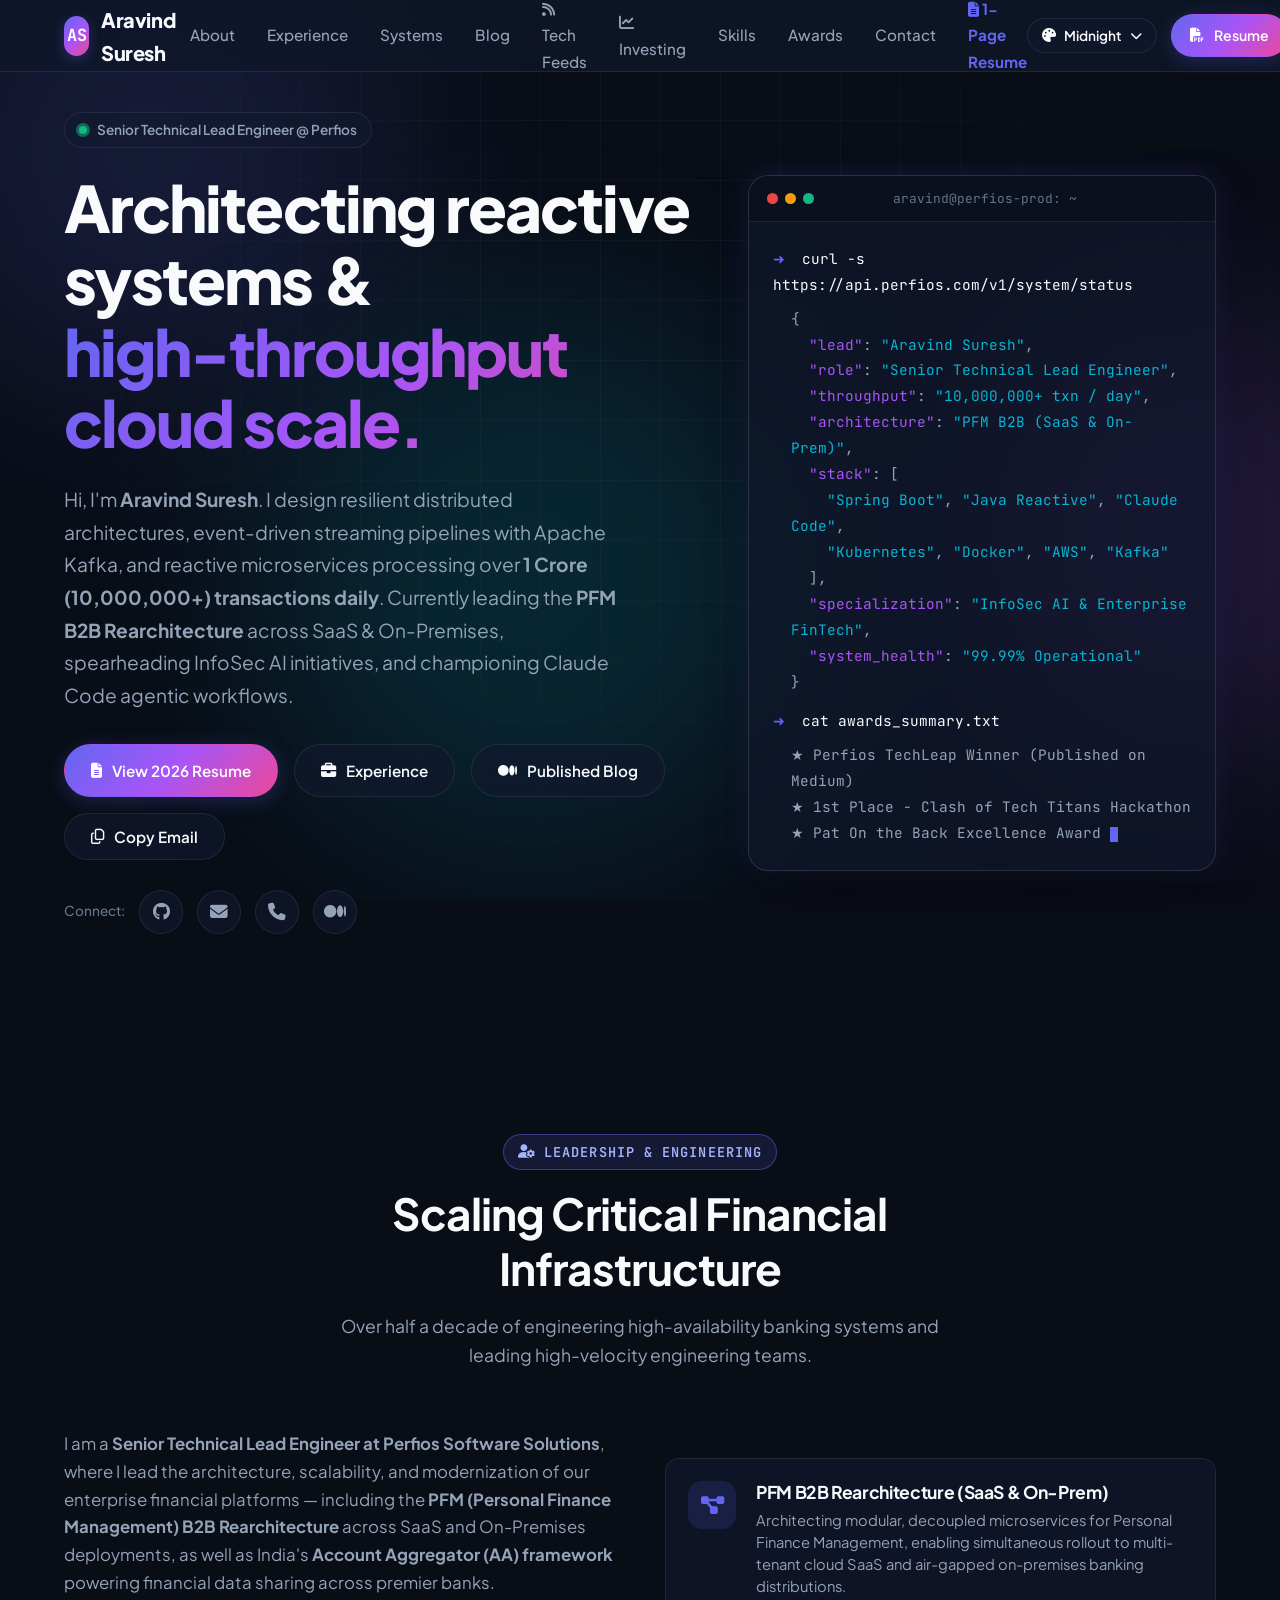
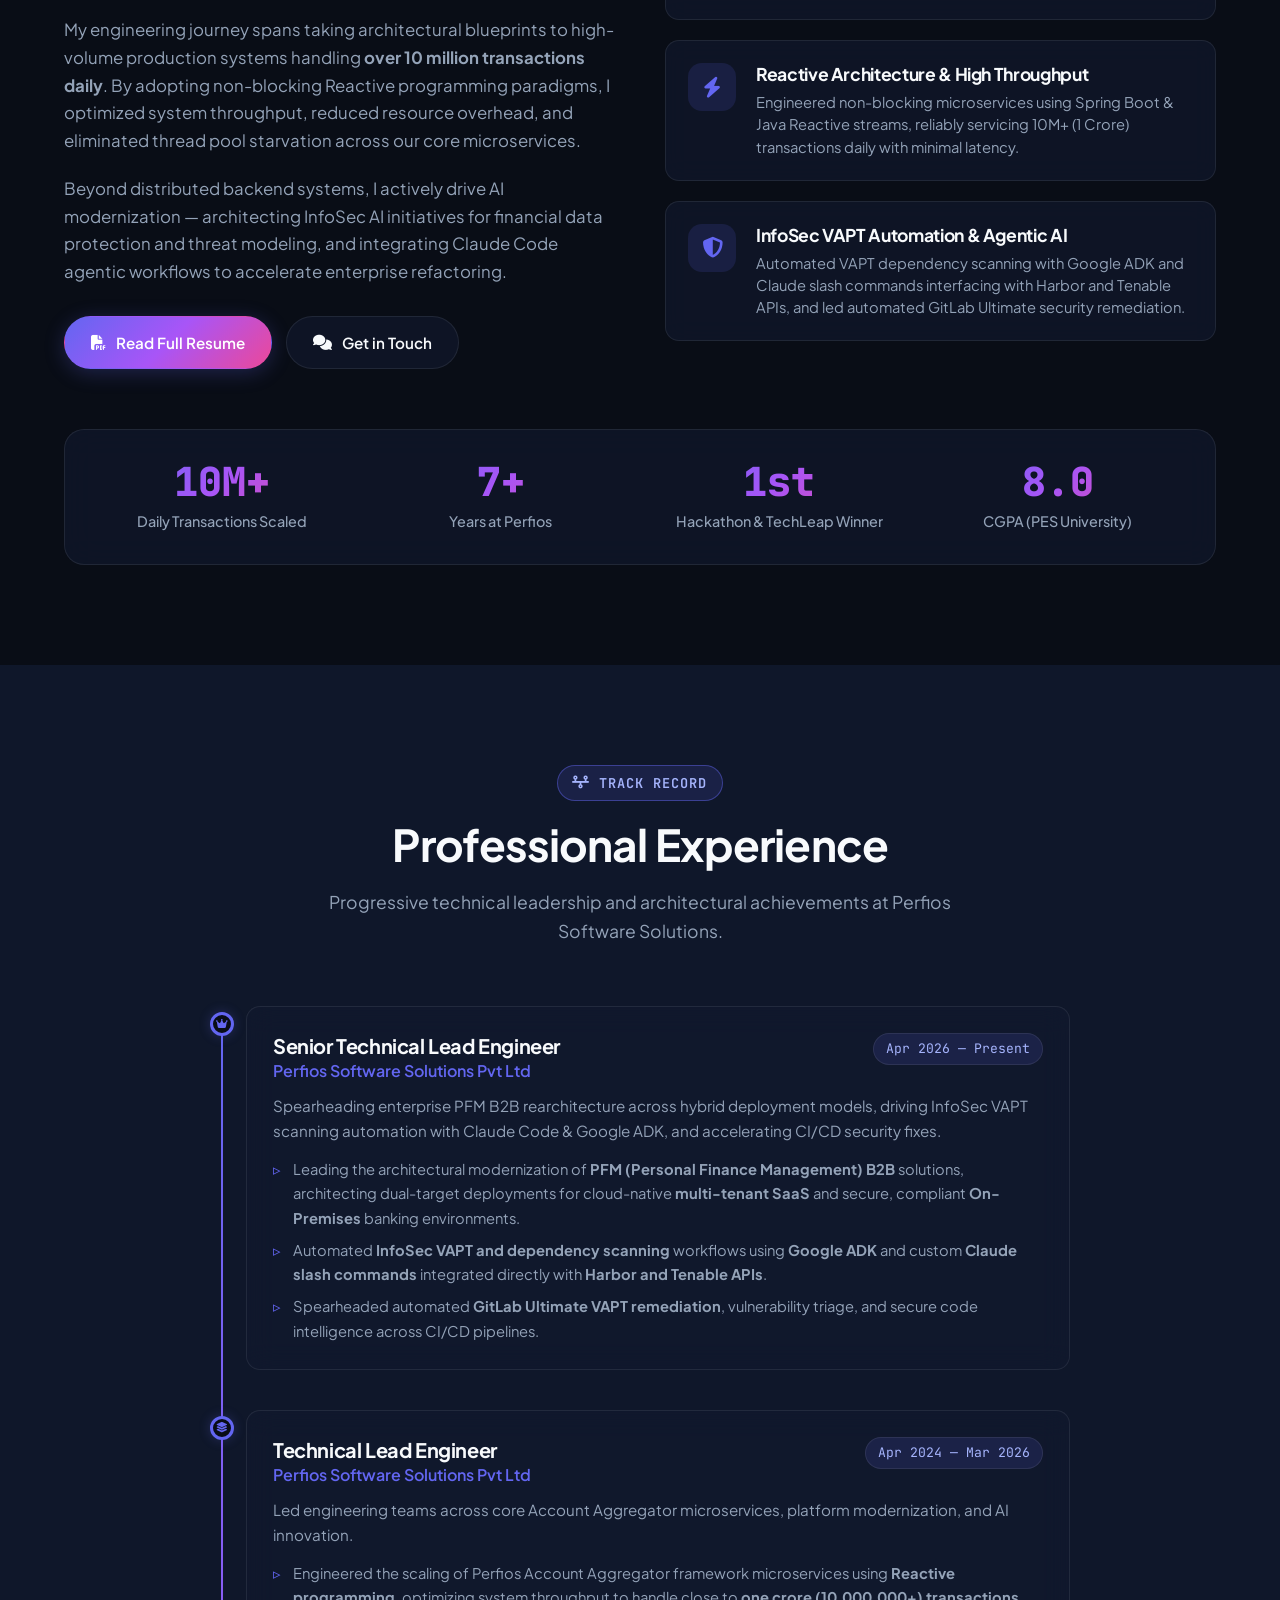
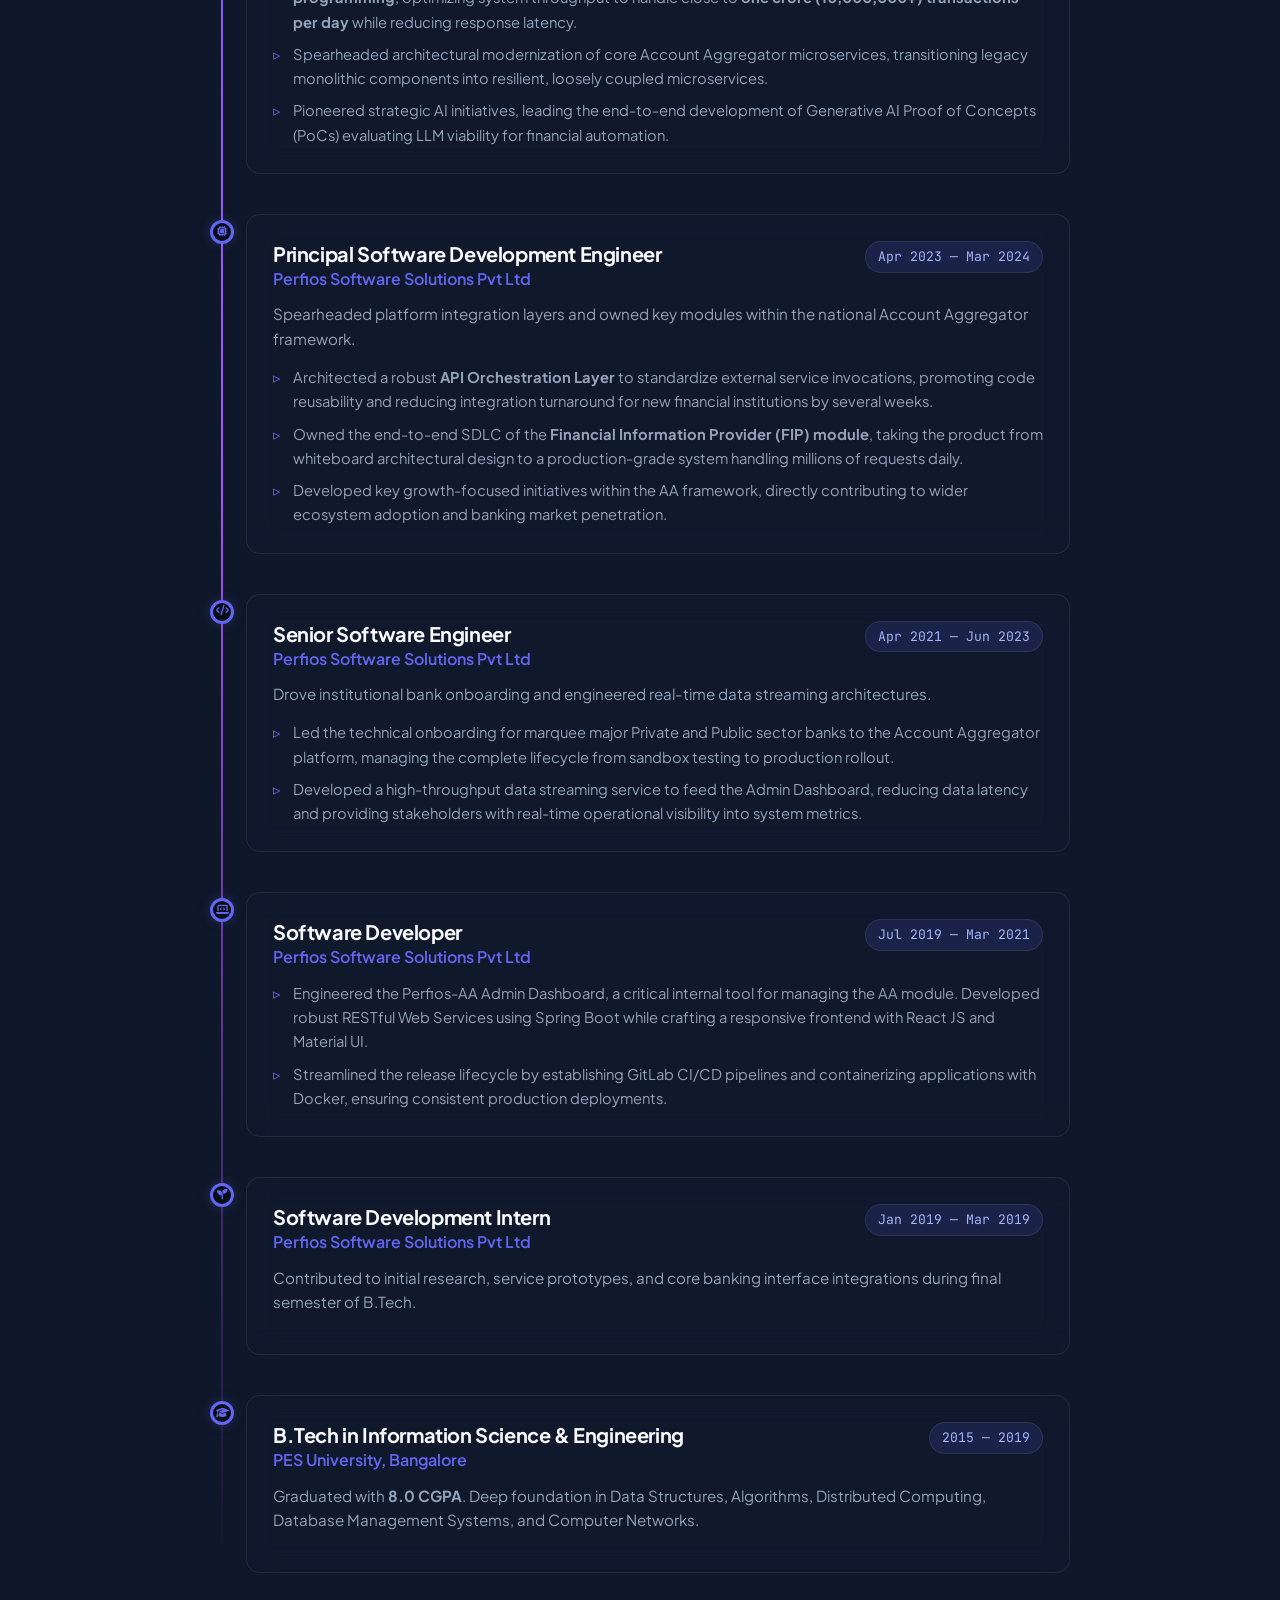
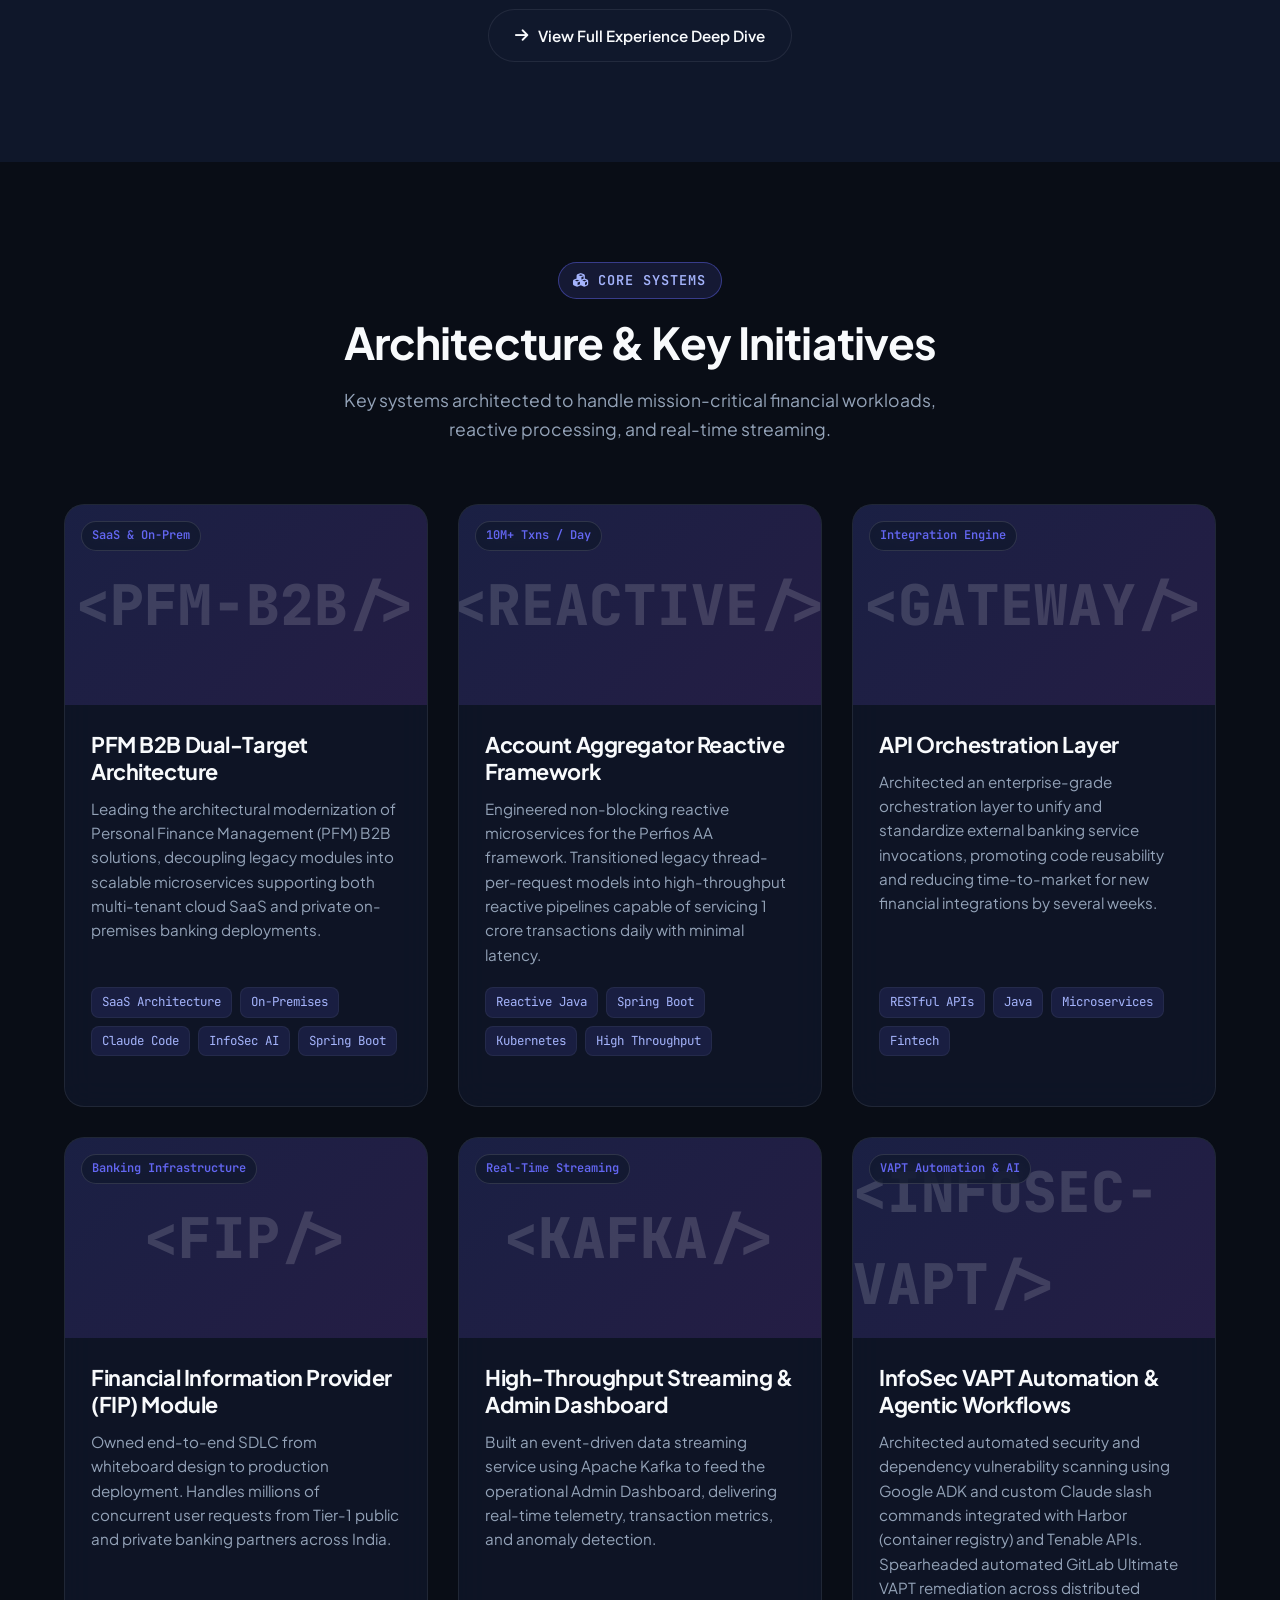
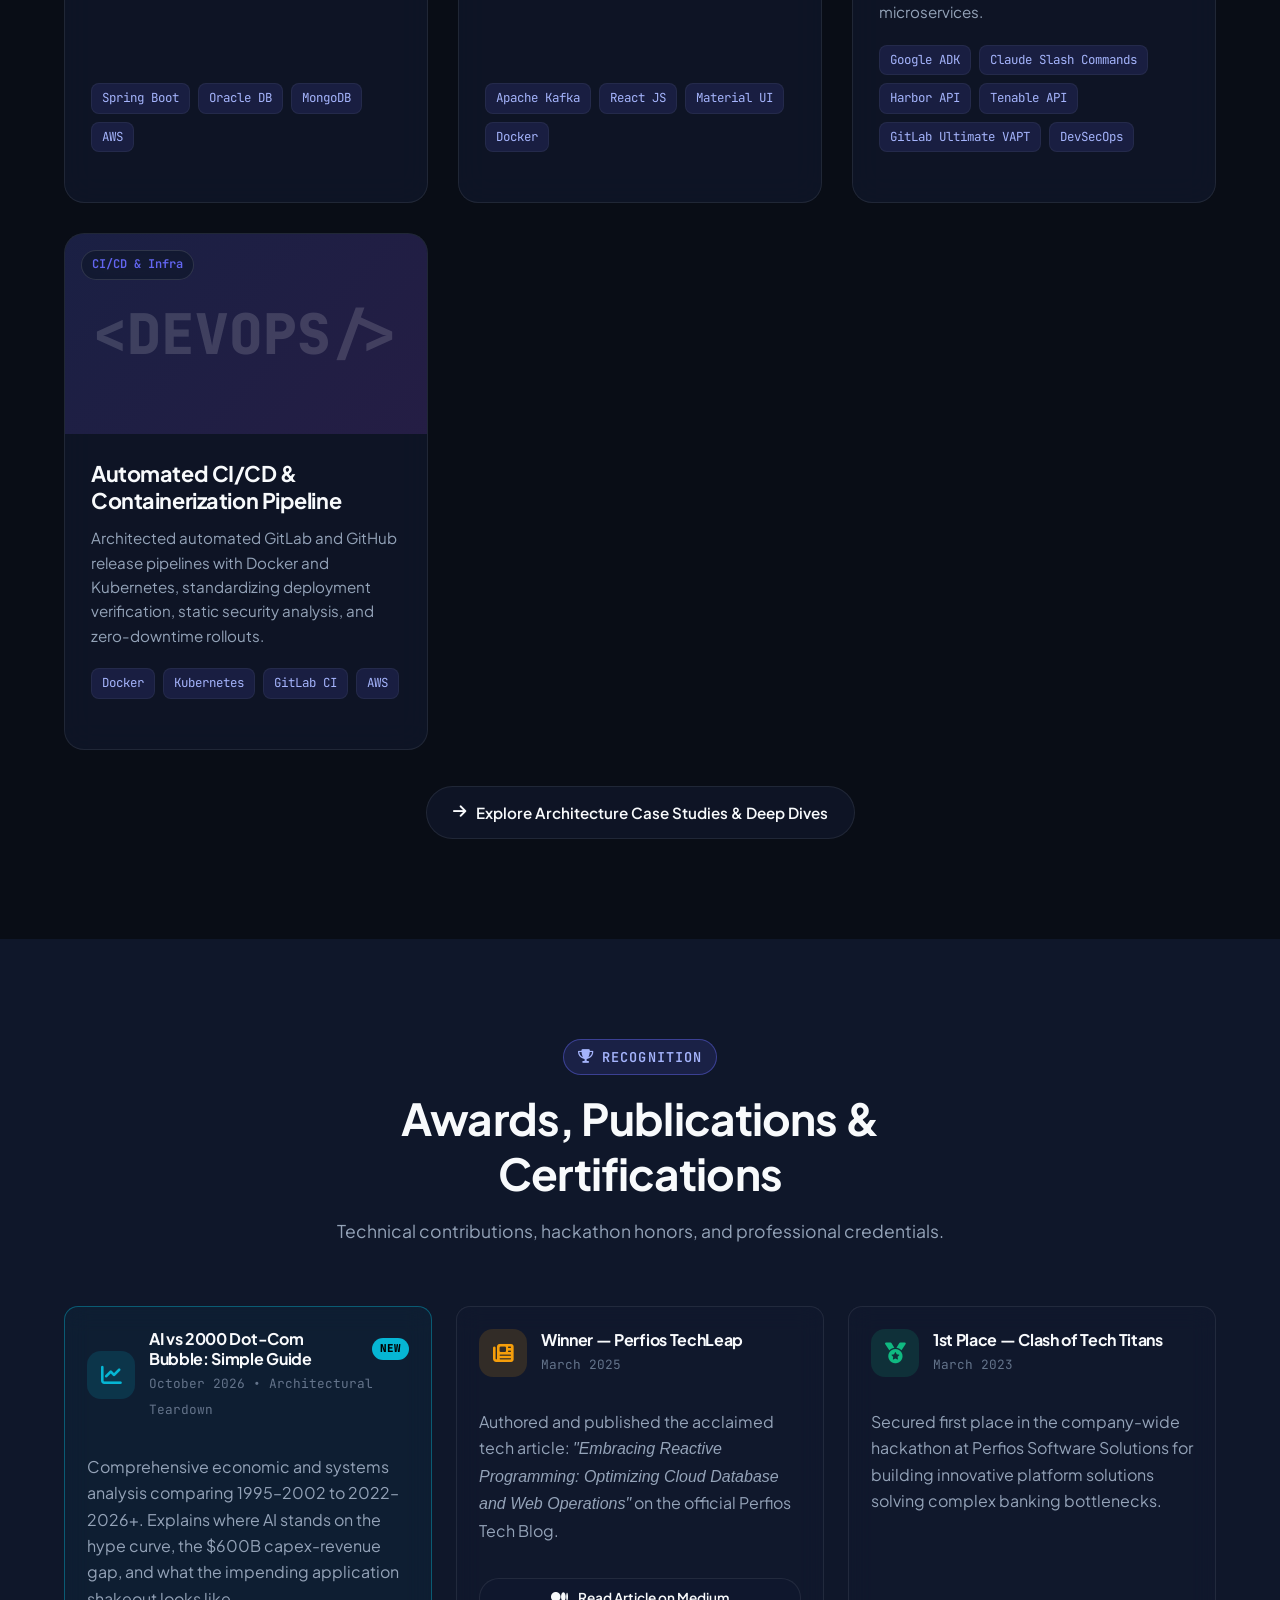
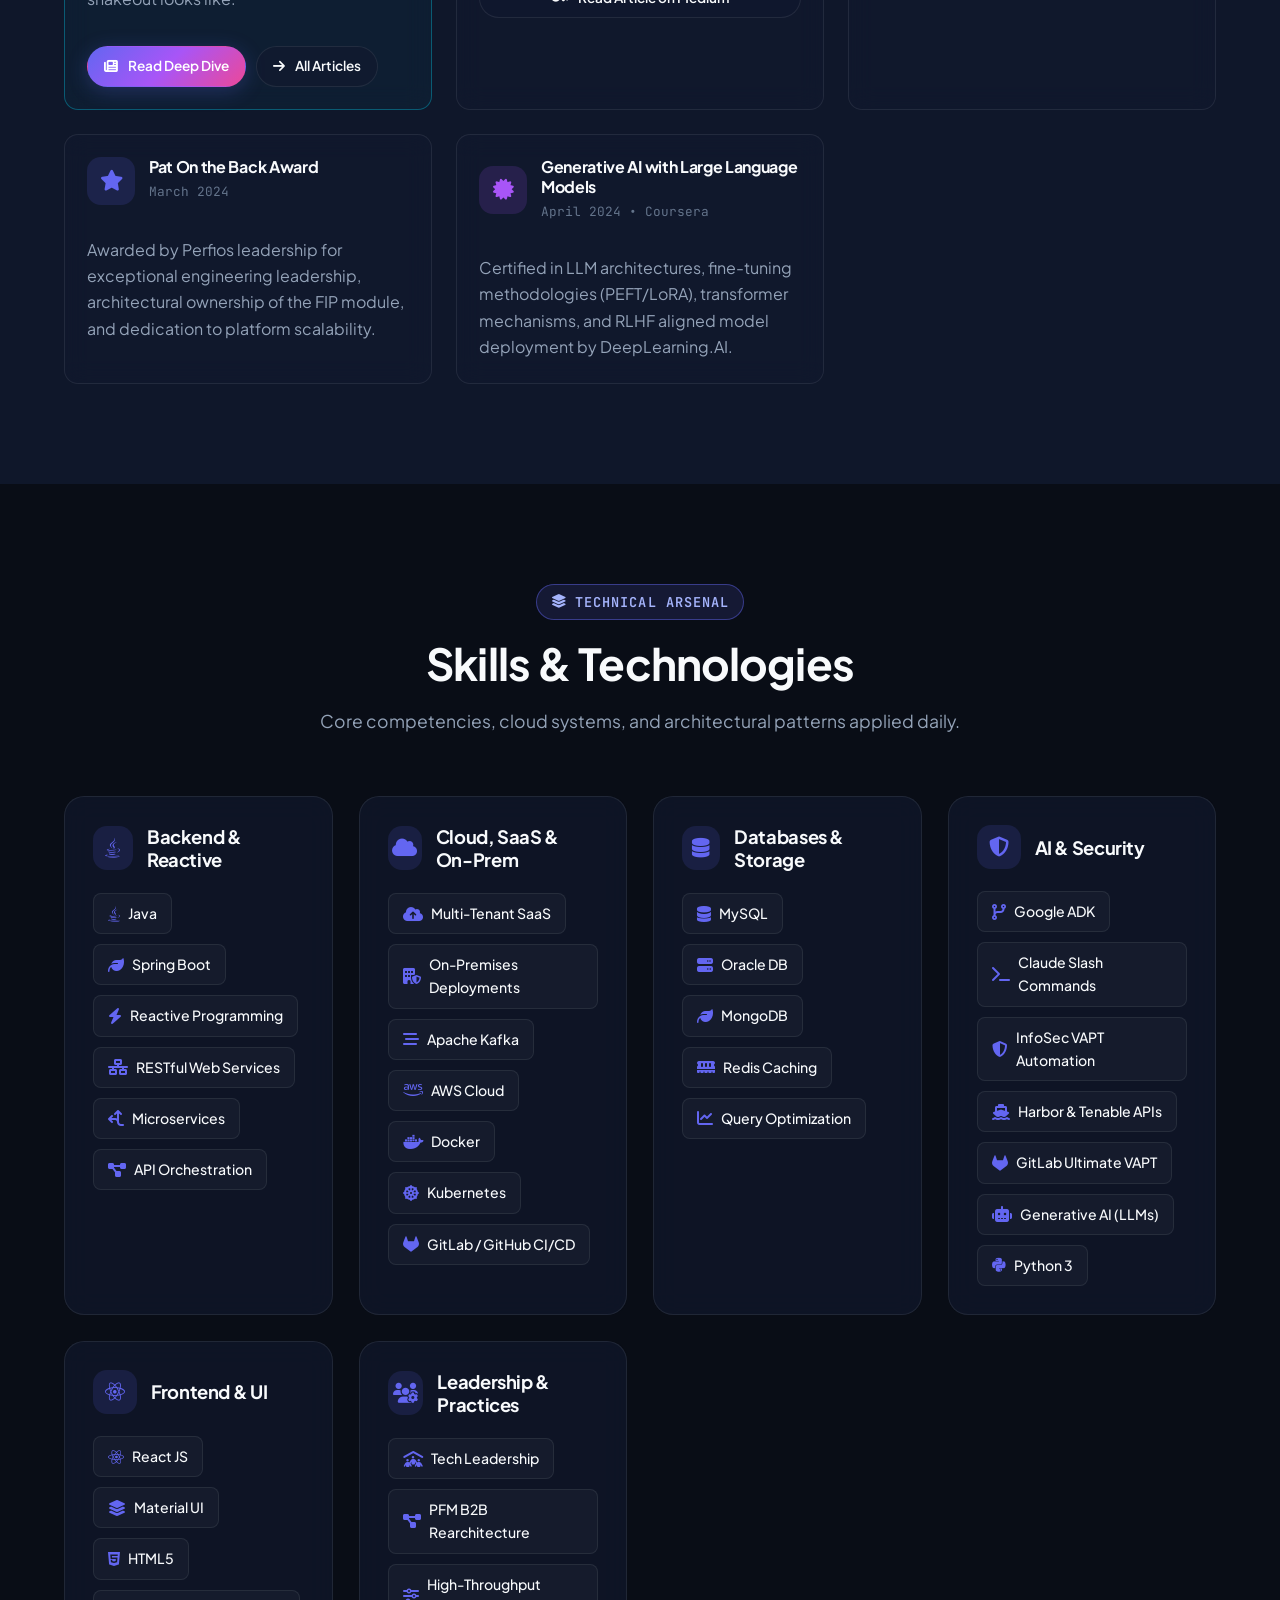
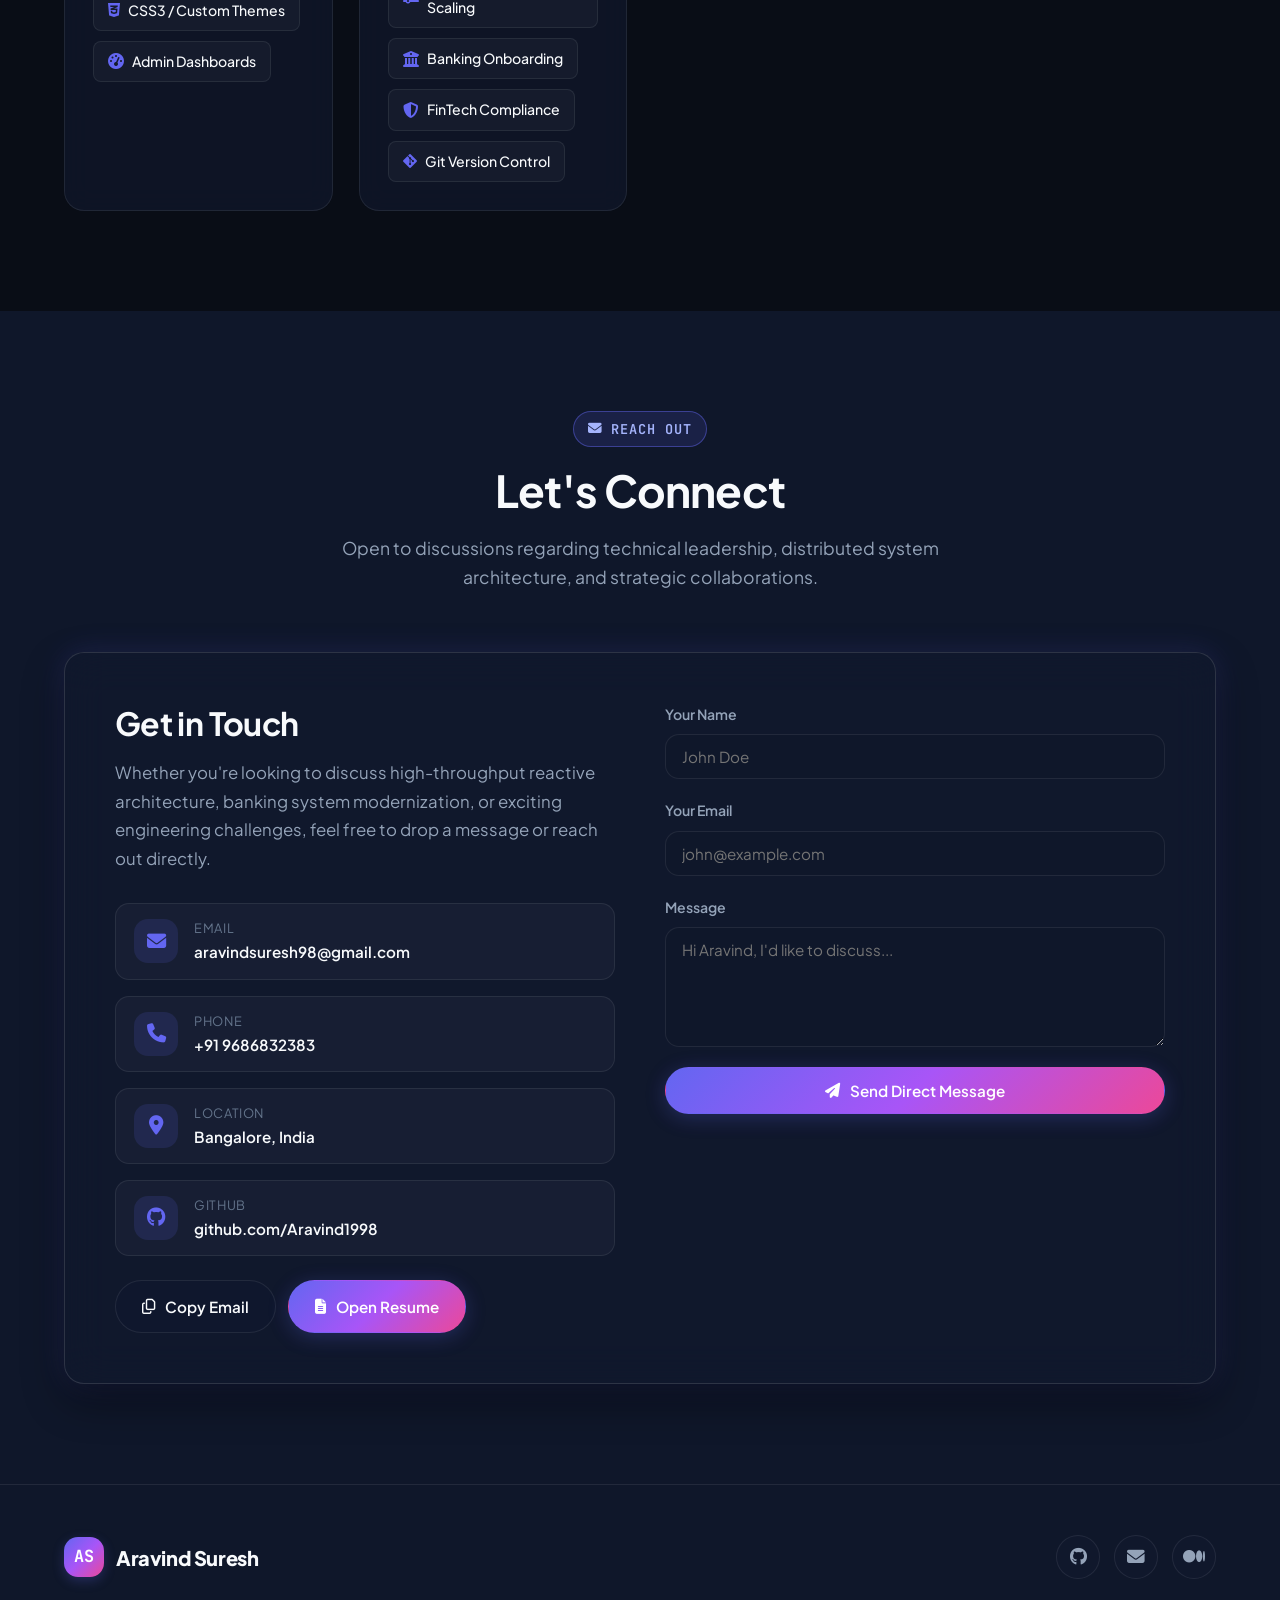
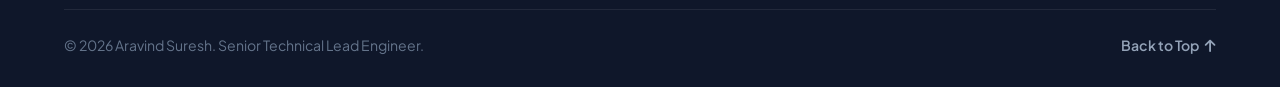
==== commit 867682c9: "feat(nav): add Curated Tech Feeds link to navigation" ====
--- a/index.html
+++ b/index.html
@@ -47,6 +47,7 @@
         <li><a href="experience.html" class="nav-link">Experience</a></li>
         <li><a href="projects.html" class="nav-link">Systems</a></li>
         <li><a href="blog.html" class="nav-link">Blog</a></li>
+        <li><a href="/curated-tech-feeds/" class="nav-link"><i class="fa-solid fa-rss"></i> Tech Feeds</a></li>
         <li><a href="/indian-equity-feeds/" class="nav-link"><i class="fa-solid fa-chart-line"></i> Investing</a></li>
         <li><a href="#skills" class="nav-link">Skills</a></li>
         <li><a href="#awards" class="nav-link">Awards</a></li>
